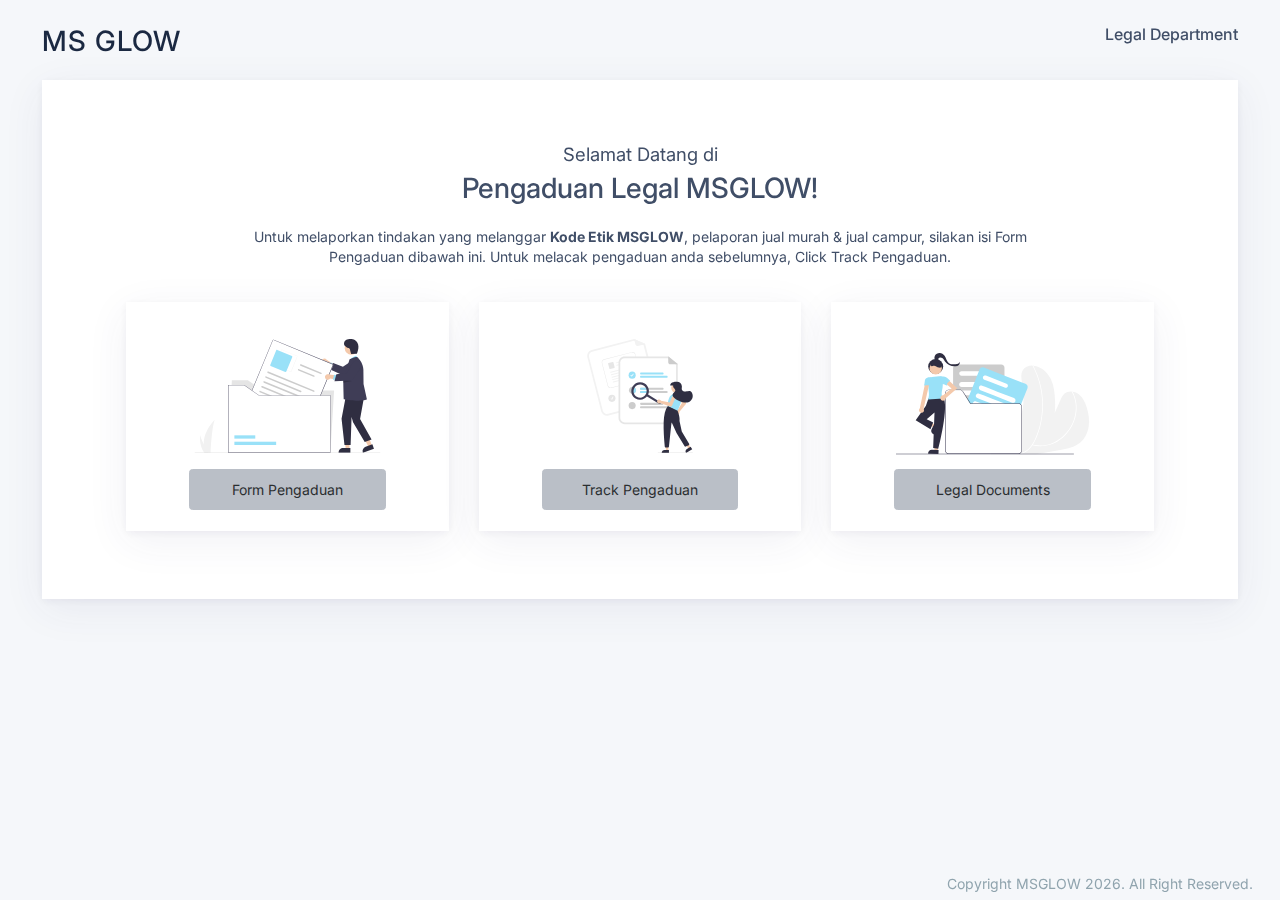
==== index.html @ d69c06bf "init landingpage" ====
<!DOCTYPE html>
<html class="loading" lang="en" data-textdirection="ltr">
<!-- BEGIN: Head-->

<head>
    <meta http-equiv="Content-Type" content="text/html; charset=UTF-8">
    <meta http-equiv="X-UA-Compatible" content="IE=edge">
    <meta name="viewport" content="width=device-width, initial-scale=1.0, user-scalable=0, minimal-ui">
    <meta name="description"
        content="Stack admin is super flexible, powerful, clean &amp; modern responsive bootstrap 4 admin template with unlimited possibilities.">
    <meta name="keywords"
        content="admin template, stack admin template, dashboard template, flat admin template, responsive admin template, web app">
    <meta name="author" content="PIXINVENT">
    <title>CRM MSGLOW</title>
    <link rel="apple-touch-icon" href="../assets/images/ico/apple-icon-120.png">
    <link rel="shortcut icon" type="image/x-icon"
        href="https://pixinvent.com/stack-responsive-bootstrap-4-admin-template/app-assets/images/ico/favicon.ico">
    <link rel="preconnect" href="https://fonts.googleapis.com">
    <link rel="preconnect" href="https://fonts.gstatic.com" crossorigin>
    <link href="https://fonts.googleapis.com/css2?family=Inter:wght@300;400;500;700&display=swap" rel="stylesheet">

    <!-- BEGIN: Vendor CSS-->
    <link rel="stylesheet" type="text/css" href="../assets/vendors/css/vendors.min.css">
    <link rel="stylesheet" type="text/css" href="../assets/vendors/css/prism.min.css">
    <!-- END: Vendor CSS-->

    <!-- BEGIN: Theme CSS-->
    <link rel="stylesheet" type="text/css" href="../assets/css/bootstrap.min.css">
    <link rel="stylesheet" type="text/css" href="../assets/css/bootstrap-extended.min.css">
    <link rel="stylesheet" type="text/css" href="../assets/css/colors.min.css">
    <link rel="stylesheet" type="text/css" href="../assets/css/components.min.css">
    <!-- END: Theme CSS-->

    <!-- BEGIN: Page CSS-->
    <link rel="stylesheet" type="text/css" href="../assets/css/vertical-menu-modern.css">
    <link rel="stylesheet" type="text/css" href="../assets/css/palette-gradient.min.css">
    <!-- END: Page CSS-->

</head>
<!-- END: Head-->

<!-- BEGIN: Body-->

<body class="vertical-layout vertical-menu-modern 1-column" data-open="click" data-menu="vertical-menu-modern"
    data-col="1-column">

    <!-- BEGIN: Content-->
    <div class="app-content content">
        <div class="content-overlay"></div>
        <div class="content-wrapper pl-lg-3 pr-lg-3 pb-0">
            <div class="content-header row">
                <div class="content-header-left col-md-6 col-12 mb-2">
                    <h1 class="content-header-title mb-0">MS GLOW</h1>
                </div>
                <div class="content-header-right col-md-6 col-12 mb-md-0 mb-2">
                    <h5 class="float-md-right text-bold-500">Legal Department</h5>
                </div>
            </div>
            <div class="content-body">
                <!-- Description -->
                <div class="card">
                    <div class="card-content p-2">
                        <div class="card-body">
                            <div class="card-text text-center pl-lg-5 ml-lg-5 pr-lg-5 mr-lg-5 pt-2">
                                <h4>Selamat Datang di</h4>
                                <h1 class="text-bold-500">Pengaduan Legal MSGLOW!</h1>
                                <p class="pl-5 pr-5 pt-1">
                                    Untuk melaporkan tindakan yang melanggar <strong>Kode Etik MSGLOW</strong>,
                                    pelaporan jual murah & jual campur, silakan isi Form Pengaduan dibawah ini. Untuk
                                    melacak pengaduan anda sebelumnya, Click Track Pengaduan.
                                </p>
                            </div>
                            <div class="row pt-2 pl-lg-3 pr-lg-3 align-items-center justify-content-center">
                                <div class="col-lg-4 col-md-6">
                                    <div class="card pl-lg-3 pr-lg-3">
                                        <div class="card-content">
                                            <div class="card-body">
                                                <img src="assets/images/icons/form_pelaporan.svg" class="img pt-1 pb-1"
                                                    alt="Form Pelaporan">
                                                <button type="button" class="btn btn-light btn-block">Form
                                                    Pengaduan</button>
                                            </div>
                                        </div>
                                    </div>
                                </div>
                                <div class="col-lg-4 col-md-6">
                                    <div class="card pl-lg-3 pr-lg-3">
                                        <div class="card-content">
                                            <div class="card-body">
                                                <img src="assets/images/icons/track_pengaduan.svg" class="img pt-1 pb-1"
                                                    alt="Form Pelaporan">
                                                <button type="button" class="btn btn-light btn-block">Track
                                                    Pengaduan</button>
                                            </div>
                                        </div>
                                    </div>
                                </div>
                                <div class="col-lg-4 col-md-6">
                                    <div class="card pl-lg-3 pr-lg-3">
                                        <div class="card-content">
                                            <div class="card-body">
                                                <img src="assets/images/icons/legal_documents.svg" class="img pt-1 pb-1"
                                                    alt="Form Pelaporan">
                                                <button type="button" class="btn btn-light btn-block">Legal
                                                    Documents</button>
                                            </div>
                                        </div>
                                    </div>
                                </div>
                            </div>
                        </div>
                    </div>
                </div>
                <!--/ Description -->

            </div>
        </div>
    </div>
    <!-- END: Content-->

    <div class="sidenav-overlay"></div>
    <div class="drag-target"></div>

    <!-- BEGIN: Footer-->
    <footer class="footer footer-static">
        <p class="clearfix blue-grey lighten-2 text-sm-center mb-0 px-2">
            <span class="float-lg-right">Copyright MSGLOW
                <script>document.write(new Date().getFullYear())</script>. All Right Reserved.
            </span>
        </p>
    </footer>
    <!-- END: Footer-->

    <!-- BEGIN: Vendor JS-->
    <script src="../assets/js/vendors.min.js"></script>
    <!-- BEGIN Vendor JS-->

    <!-- BEGIN: Page Vendor JS-->
    <script src="../assets/js/prism.min.js"></script>
    <!-- END: Page Vendor JS-->

    <!-- BEGIN: Theme JS-->
    <script src="../assets/js/core/app-menu.min.js"></script>
    <script src="../assets/js/core/app.min.js"></script>
    <script src="../assets/js/customizer.min.js"></script>
    <!-- END: Theme JS-->

    <!-- BEGIN: Page JS-->
    <!-- END: Page JS-->

</body>
<!-- END: Body-->

</html>
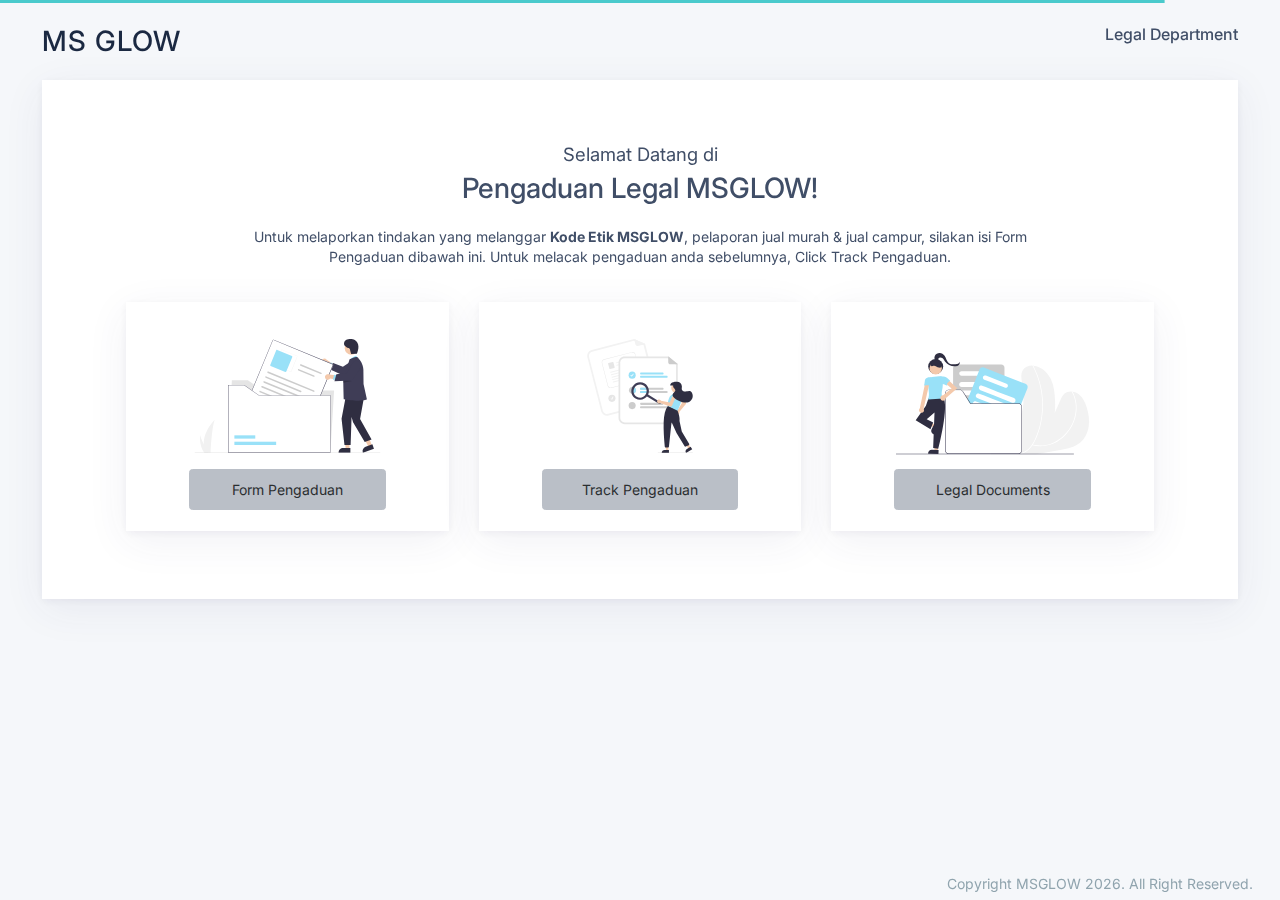
==== commit cc49dedf: "index fix" ====
--- a/index.html
+++ b/index.html
@@ -20,8 +20,8 @@
     <link href="https://fonts.googleapis.com/css2?family=Inter:wght@300;400;500;700&display=swap" rel="stylesheet">
 
     <!-- BEGIN: Vendor CSS-->
-    <link rel="stylesheet" type="text/css" href="../assets/vendors/css/vendors.min.css">
-    <link rel="stylesheet" type="text/css" href="../assets/vendors/css/prism.min.css">
+    <link rel="stylesheet" type="text/css" href="../assets/css/vendors.min.css">
+    <link rel="stylesheet" type="text/css" href="../assets/css/prism.min.css">
     <!-- END: Vendor CSS-->
 
     <!-- BEGIN: Theme CSS-->
@@ -77,8 +77,9 @@
                                             <div class="card-body">
                                                 <img src="assets/images/icons/form_pelaporan.svg" class="img pt-1 pb-1"
                                                     alt="Form Pelaporan">
-                                                <button type="button" class="btn btn-light btn-block">Form
-                                                    Pengaduan</button>
+                                                <a href="./pages/form_pengaduan.html"
+                                                    class="btn btn-light btn-block">Form
+                                                    Pengaduan</a>
                                             </div>
                                         </div>
                                     </div>
@@ -89,8 +90,9 @@
                                             <div class="card-body">
                                                 <img src="assets/images/icons/track_pengaduan.svg" class="img pt-1 pb-1"
                                                     alt="Form Pelaporan">
-                                                <button type="button" class="btn btn-light btn-block">Track
-                                                    Pengaduan</button>
+                                                <a href="./pages/track_pengaduan.html"
+                                                    class="btn btn-light btn-block">Track
+                                                    Pengaduan</a>
                                             </div>
                                         </div>
                                     </div>
@@ -101,8 +103,9 @@
                                             <div class="card-body">
                                                 <img src="assets/images/icons/legal_documents.svg" class="img pt-1 pb-1"
                                                     alt="Form Pelaporan">
-                                                <button type="button" class="btn btn-light btn-block">Legal
-                                                    Documents</button>
+                                                <a href="./pages/legal_documents.html"
+                                                    class="btn btn-light btn-block">Legal
+                                                    Documents</a>
                                             </div>
                                         </div>
                                     </div>
@@ -140,9 +143,8 @@
     <!-- END: Page Vendor JS-->
 
     <!-- BEGIN: Theme JS-->
-    <script src="../assets/js/core/app-menu.min.js"></script>
-    <script src="../assets/js/core/app.min.js"></script>
-    <script src="../assets/js/customizer.min.js"></script>
+    <script src="../assets/js/app-menu.min.js"></script>
+    <script src="../assets/js/app.min.js"></script>
     <!-- END: Theme JS-->
 
     <!-- BEGIN: Page JS-->
--- a/assets/css/palette-gradient.min.css
+++ b/assets/css/palette-gradient.min.css
@@ -0,0 +1,1168 @@
+.bg-gradient-directional-amber .card-footer,
+.bg-gradient-directional-amber .card-header,
+.bg-gradient-directional-black .card-footer,
+.bg-gradient-directional-black .card-header,
+.bg-gradient-directional-blue .card-footer,
+.bg-gradient-directional-blue .card-header,
+.bg-gradient-directional-blue-grey .card-footer,
+.bg-gradient-directional-blue-grey .card-header,
+.bg-gradient-directional-cyan .card-footer,
+.bg-gradient-directional-cyan .card-header,
+.bg-gradient-directional-danger .card-footer,
+.bg-gradient-directional-danger .card-header,
+.bg-gradient-directional-grey-blue .card-footer,
+.bg-gradient-directional-grey-blue .card-header,
+.bg-gradient-directional-info .card-footer,
+.bg-gradient-directional-info .card-header,
+.bg-gradient-directional-primary .card-footer,
+.bg-gradient-directional-primary .card-header,
+.bg-gradient-directional-purple .card-footer,
+.bg-gradient-directional-purple .card-header,
+.bg-gradient-directional-red .card-footer,
+.bg-gradient-directional-red .card-header,
+.bg-gradient-directional-secondary .card-footer,
+.bg-gradient-directional-secondary .card-header,
+.bg-gradient-directional-success .card-footer,
+.bg-gradient-directional-success .card-header,
+.bg-gradient-directional-teal .card-footer,
+.bg-gradient-directional-teal .card-header,
+.bg-gradient-directional-warning .card-footer,
+.bg-gradient-directional-warning .card-header,
+.bg-gradient-directional-white .card-footer,
+.bg-gradient-directional-white .card-header,
+.bg-gradient-directional-yellow .card-footer,
+.bg-gradient-directional-yellow .card-header,
+.bg-gradient-radial-amber .card-footer,
+.bg-gradient-radial-amber .card-header,
+.bg-gradient-radial-black .card-footer,
+.bg-gradient-radial-black .card-header,
+.bg-gradient-radial-blue .card-footer,
+.bg-gradient-radial-blue .card-header,
+.bg-gradient-radial-blue-grey .card-footer,
+.bg-gradient-radial-blue-grey .card-header,
+.bg-gradient-radial-cyan .card-footer,
+.bg-gradient-radial-cyan .card-header,
+.bg-gradient-radial-danger .card-footer,
+.bg-gradient-radial-danger .card-header,
+.bg-gradient-radial-grey-blue .card-footer,
+.bg-gradient-radial-grey-blue .card-header,
+.bg-gradient-radial-info .card-footer,
+.bg-gradient-radial-info .card-header,
+.bg-gradient-radial-primary .card-footer,
+.bg-gradient-radial-primary .card-header,
+.bg-gradient-radial-purple .card-footer,
+.bg-gradient-radial-purple .card-header,
+.bg-gradient-radial-red .card-footer,
+.bg-gradient-radial-red .card-header,
+.bg-gradient-radial-secondary .card-footer,
+.bg-gradient-radial-secondary .card-header,
+.bg-gradient-radial-success .card-footer,
+.bg-gradient-radial-success .card-header,
+.bg-gradient-radial-teal .card-footer,
+.bg-gradient-radial-teal .card-header,
+.bg-gradient-radial-warning .card-footer,
+.bg-gradient-radial-warning .card-header,
+.bg-gradient-radial-white .card-footer,
+.bg-gradient-radial-white .card-header,
+.bg-gradient-radial-yellow .card-footer,
+.bg-gradient-radial-yellow .card-header,
+.bg-gradient-striped-amber .card-footer,
+.bg-gradient-striped-amber .card-header,
+.bg-gradient-striped-black .card-footer,
+.bg-gradient-striped-black .card-header,
+.bg-gradient-striped-blue .card-footer,
+.bg-gradient-striped-blue .card-header,
+.bg-gradient-striped-blue-grey .card-footer,
+.bg-gradient-striped-blue-grey .card-header,
+.bg-gradient-striped-cyan .card-footer,
+.bg-gradient-striped-cyan .card-header,
+.bg-gradient-striped-danger .card-footer,
+.bg-gradient-striped-danger .card-header,
+.bg-gradient-striped-grey-blue .card-footer,
+.bg-gradient-striped-grey-blue .card-header,
+.bg-gradient-striped-info .card-footer,
+.bg-gradient-striped-info .card-header,
+.bg-gradient-striped-primary .card-footer,
+.bg-gradient-striped-primary .card-header,
+.bg-gradient-striped-purple .card-footer,
+.bg-gradient-striped-purple .card-header,
+.bg-gradient-striped-red .card-footer,
+.bg-gradient-striped-red .card-header,
+.bg-gradient-striped-secondary .card-footer,
+.bg-gradient-striped-secondary .card-header,
+.bg-gradient-striped-success .card-footer,
+.bg-gradient-striped-success .card-header,
+.bg-gradient-striped-teal .card-footer,
+.bg-gradient-striped-teal .card-header,
+.bg-gradient-striped-warning .card-footer,
+.bg-gradient-striped-warning .card-header,
+.bg-gradient-striped-white .card-footer,
+.bg-gradient-striped-white .card-header,
+.bg-gradient-striped-yellow .card-footer,
+.bg-gradient-striped-yellow .card-header,
+.bg-gradient-x-amber .card-footer,
+.bg-gradient-x-amber .card-header,
+.bg-gradient-x-black .card-footer,
+.bg-gradient-x-black .card-header,
+.bg-gradient-x-blue .card-footer,
+.bg-gradient-x-blue .card-header,
+.bg-gradient-x-blue-grey .card-footer,
+.bg-gradient-x-blue-grey .card-header,
+.bg-gradient-x-cyan .card-footer,
+.bg-gradient-x-cyan .card-header,
+.bg-gradient-x-danger .card-footer,
+.bg-gradient-x-danger .card-header,
+.bg-gradient-x-grey-blue .card-footer,
+.bg-gradient-x-grey-blue .card-header,
+.bg-gradient-x-info .card-footer,
+.bg-gradient-x-info .card-header,
+.bg-gradient-x-primary .card-footer,
+.bg-gradient-x-primary .card-header,
+.bg-gradient-x-purple .card-footer,
+.bg-gradient-x-purple .card-header,
+.bg-gradient-x-red .card-footer,
+.bg-gradient-x-red .card-header,
+.bg-gradient-x-secondary .card-footer,
+.bg-gradient-x-secondary .card-header,
+.bg-gradient-x-success .card-footer,
+.bg-gradient-x-success .card-header,
+.bg-gradient-x-teal .card-footer,
+.bg-gradient-x-teal .card-header,
+.bg-gradient-x-warning .card-footer,
+.bg-gradient-x-warning .card-header,
+.bg-gradient-x-white .card-footer,
+.bg-gradient-x-white .card-header,
+.bg-gradient-x-yellow .card-footer,
+.bg-gradient-x-yellow .card-header,
+.bg-gradient-x2-amber .card-footer,
+.bg-gradient-x2-amber .card-header,
+.bg-gradient-x2-black .card-footer,
+.bg-gradient-x2-black .card-header,
+.bg-gradient-x2-blue .card-footer,
+.bg-gradient-x2-blue .card-header,
+.bg-gradient-x2-blue-grey .card-footer,
+.bg-gradient-x2-blue-grey .card-header,
+.bg-gradient-x2-cyan .card-footer,
+.bg-gradient-x2-cyan .card-header,
+.bg-gradient-x2-danger .card-footer,
+.bg-gradient-x2-danger .card-header,
+.bg-gradient-x2-grey-blue .card-footer,
+.bg-gradient-x2-grey-blue .card-header,
+.bg-gradient-x2-info .card-footer,
+.bg-gradient-x2-info .card-header,
+.bg-gradient-x2-primary .card-footer,
+.bg-gradient-x2-primary .card-header,
+.bg-gradient-x2-purple .card-footer,
+.bg-gradient-x2-purple .card-header,
+.bg-gradient-x2-red .card-footer,
+.bg-gradient-x2-red .card-header,
+.bg-gradient-x2-secondary .card-footer,
+.bg-gradient-x2-secondary .card-header,
+.bg-gradient-x2-success .card-footer,
+.bg-gradient-x2-success .card-header,
+.bg-gradient-x2-teal .card-footer,
+.bg-gradient-x2-teal .card-header,
+.bg-gradient-x2-warning .card-footer,
+.bg-gradient-x2-warning .card-header,
+.bg-gradient-x2-white .card-footer,
+.bg-gradient-x2-white .card-header,
+.bg-gradient-x2-yellow .card-footer,
+.bg-gradient-x2-yellow .card-header,
+.bg-gradient-y-amber .card-footer,
+.bg-gradient-y-amber .card-header,
+.bg-gradient-y-black .card-footer,
+.bg-gradient-y-black .card-header,
+.bg-gradient-y-blue .card-footer,
+.bg-gradient-y-blue .card-header,
+.bg-gradient-y-blue-grey .card-footer,
+.bg-gradient-y-blue-grey .card-header,
+.bg-gradient-y-cyan .card-footer,
+.bg-gradient-y-cyan .card-header,
+.bg-gradient-y-danger .card-footer,
+.bg-gradient-y-danger .card-header,
+.bg-gradient-y-grey-blue .card-footer,
+.bg-gradient-y-grey-blue .card-header,
+.bg-gradient-y-info .card-footer,
+.bg-gradient-y-info .card-header,
+.bg-gradient-y-primary .card-footer,
+.bg-gradient-y-primary .card-header,
+.bg-gradient-y-purple .card-footer,
+.bg-gradient-y-purple .card-header,
+.bg-gradient-y-red .card-footer,
+.bg-gradient-y-red .card-header,
+.bg-gradient-y-secondary .card-footer,
+.bg-gradient-y-secondary .card-header,
+.bg-gradient-y-success .card-footer,
+.bg-gradient-y-success .card-header,
+.bg-gradient-y-teal .card-footer,
+.bg-gradient-y-teal .card-header,
+.bg-gradient-y-warning .card-footer,
+.bg-gradient-y-warning .card-header,
+.bg-gradient-y-white .card-footer,
+.bg-gradient-y-white .card-header,
+.bg-gradient-y-yellow .card-footer,
+.bg-gradient-y-yellow .card-header,
+.bg-gradient-y2-amber .card-footer,
+.bg-gradient-y2-amber .card-header,
+.bg-gradient-y2-black .card-footer,
+.bg-gradient-y2-black .card-header,
+.bg-gradient-y2-blue .card-footer,
+.bg-gradient-y2-blue .card-header,
+.bg-gradient-y2-blue-grey .c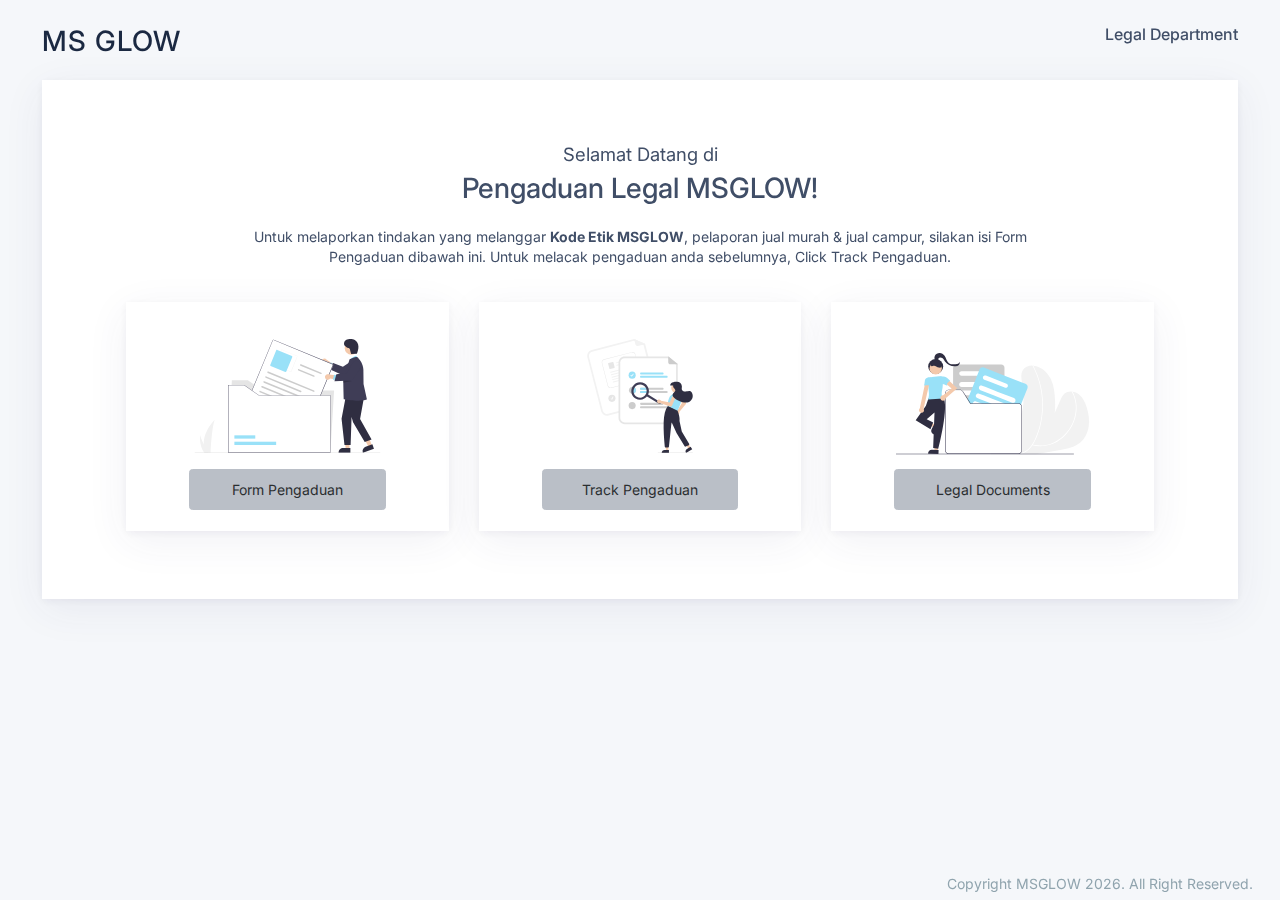
==== commit c10a656d: "fix import" ====
--- a/index.html
+++ b/index.html
@@ -12,7 +12,7 @@
         content="admin template, stack admin template, dashboard template, flat admin template, responsive admin template, web app">
     <meta name="author" content="PIXINVENT">
     <title>CRM MSGLOW</title>
-    <link rel="apple-touch-icon" href="../assets/images/ico/apple-icon-120.png">
+    <link rel="apple-touch-icon" href="./assets/images/ico/apple-icon-120.png">
     <link rel="shortcut icon" type="image/x-icon"
         href="https://pixinvent.com/stack-responsive-bootstrap-4-admin-template/app-assets/images/ico/favicon.ico">
     <link rel="preconnect" href="https://fonts.googleapis.com">
@@ -20,20 +20,20 @@
     <link href="https://fonts.googleapis.com/css2?family=Inter:wght@300;400;500;700&display=swap" rel="stylesheet">
 
     <!-- BEGIN: Vendor CSS-->
-    <link rel="stylesheet" type="text/css" href="../assets/css/vendors.min.css">
-    <link rel="stylesheet" type="text/css" href="../assets/css/prism.min.css">
+    <link rel="stylesheet" type="text/css" href="./assets/css/vendors.min.css">
+    <link rel="stylesheet" type="text/css" href="./assets/css/prism.min.css">
     <!-- END: Vendor CSS-->
 
     <!-- BEGIN: Theme CSS-->
-    <link rel="stylesheet" type="text/css" href="../assets/css/bootstrap.min.css">
-    <link rel="stylesheet" type="text/css" href="../assets/css/bootstrap-extended.min.css">
-    <link rel="stylesheet" type="text/css" href="../assets/css/colors.min.css">
-    <link rel="stylesheet" type="text/css" href="../assets/css/components.min.css">
+    <link rel="stylesheet" type="text/css" href="./assets/css/bootstrap.min.css">
+    <link rel="stylesheet" type="text/css" href="./assets/css/bootstrap-extended.min.css">
+    <link rel="stylesheet" type="text/css" href="./assets/css/colors.min.css">
+    <link rel="stylesheet" type="text/css" href="./assets/css/components.min.css">
     <!-- END: Theme CSS-->
 
     <!-- BEGIN: Page CSS-->
-    <link rel="stylesheet" type="text/css" href="../assets/css/vertical-menu-modern.css">
-    <link rel="stylesheet" type="text/css" href="../assets/css/palette-gradient.min.css">
+    <link rel="stylesheet" type="text/css" href="./assets/css/vertical-menu-modern.css">
+    <link rel="stylesheet" type="text/css" href="./assets/css/palette-gradient.min.css">
     <!-- END: Page CSS-->
 
 </head>
@@ -121,9 +121,6 @@
     </div>
     <!-- END: Content-->
 
-    <div class="sidenav-overlay"></div>
-    <div class="drag-target"></div>
-
     <!-- BEGIN: Footer-->
     <footer class="footer footer-static">
         <p class="clearfix blue-grey lighten-2 text-sm-center mb-0 px-2">
@@ -135,16 +132,16 @@
     <!-- END: Footer-->
 
     <!-- BEGIN: Vendor JS-->
-    <script src="../assets/js/vendors.min.js"></script>
+    <script src="./assets/js/vendors.min.js"></script>
     <!-- BEGIN Vendor JS-->
 
     <!-- BEGIN: Page Vendor JS-->
-    <script src="../assets/js/prism.min.js"></script>
+    <script src="./assets/js/prism.min.js"></script>
     <!-- END: Page Vendor JS-->
 
     <!-- BEGIN: Theme JS-->
-    <script src="../assets/js/app-menu.min.js"></script>
-    <script src="../assets/js/app.min.js"></script>
+    <script src="./assets/js/app-menu.min.js"></script>
+    <script src="./assets/js/app.min.js"></script>
     <!-- END: Theme JS-->
 
     <!-- BEGIN: Page JS-->
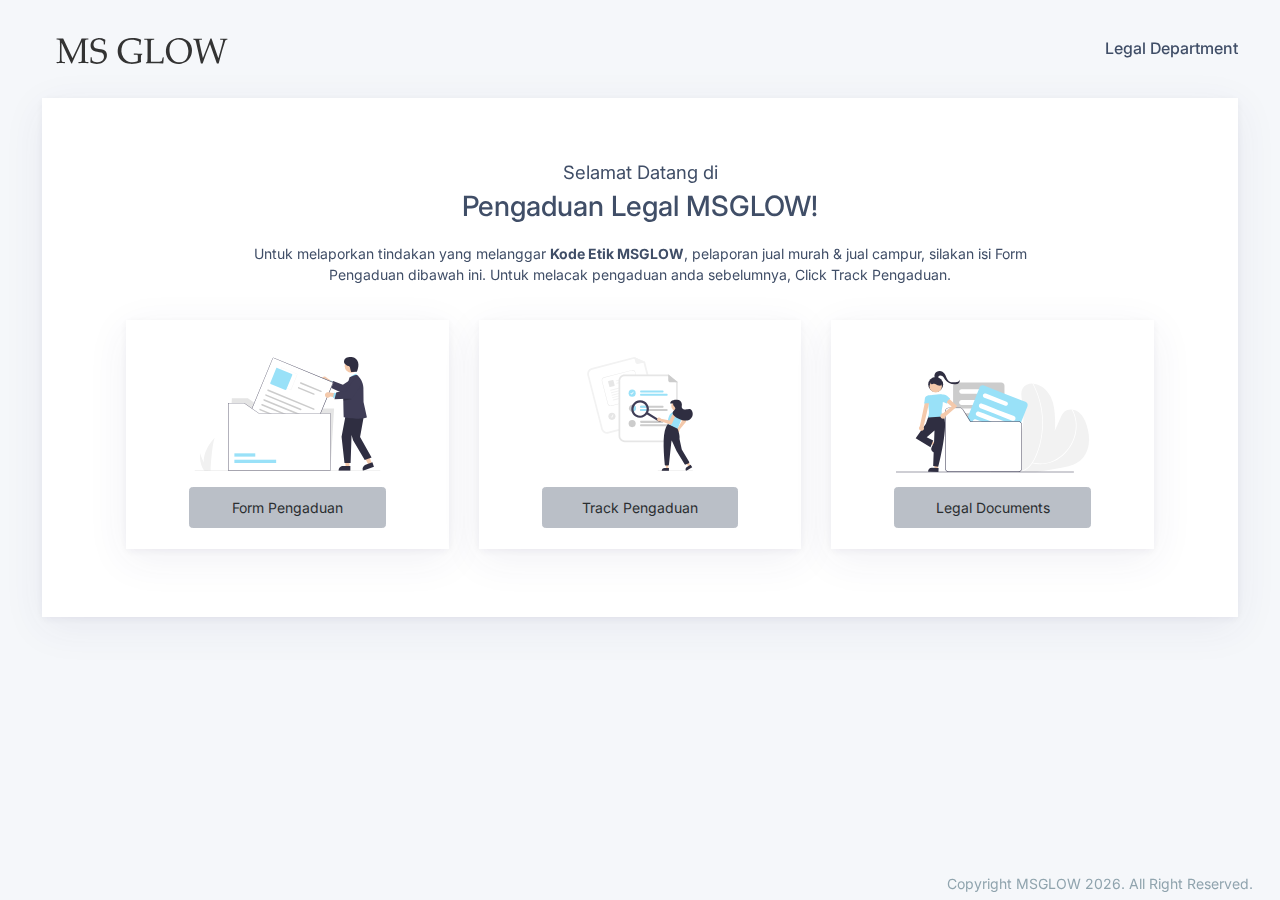
==== commit 37a0123a: "add logo" ====
--- a/index.html
+++ b/index.html
@@ -50,9 +50,12 @@
         <div class="content-wrapper pl-lg-3 pr-lg-3 pb-0">
             <div class="content-header row">
                 <div class="content-header-left col-md-6 col-12 mb-2">
-                    <h1 class="content-header-title mb-0">MS GLOW</h1>
+                    <h1 class="content-header-title mb-0">
+                        <img class="brand-logo" alt="stack admin logo"
+                            src="../assets/images/icons/msglow-logo-primary.svg" width="200">
+                    </h1>
                 </div>
-                <div class="content-header-right col-md-6 col-12 mb-md-0 mb-2">
+                <div class="content-header-right col-md-6 col-12 mb-md-0 mb-2 pt-1">
                     <h5 class="float-md-right text-bold-500">Legal Department</h5>
                 </div>
             </div>
--- a/assets/css/components.min.css
+++ b/assets/css/components.min.css
@@ -4,7 +4,7 @@
 }
 .navigation,
 .navigation .navigation-header {
-  font-family: Montserrat, Georgia, "Times New Roman", Times, serif;
+  font-family: "Inter", sans-serif;
 }
 html {
   font-size: 14px;
@@ -25,9 +25,6 @@
   right: 0;
   top: 0;
   bottom: 0;
-}
-html body.fixed-navbar {
-  padding-top: 4rem;
 }
 html body .container.app-content.show-overlay .content-overlay {
   z-index: 10;
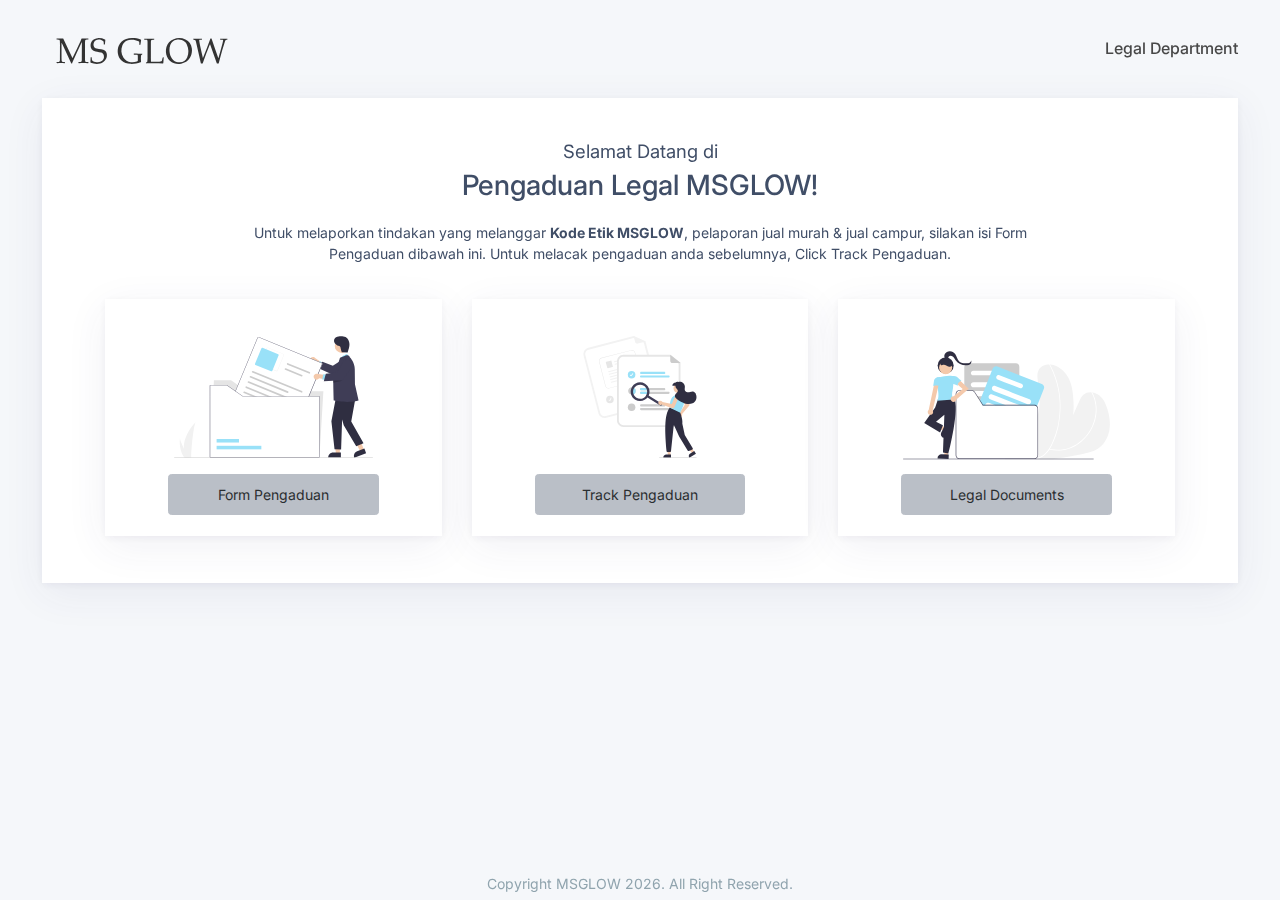
==== commit 10a7d2db: "responsive fixing" ====
--- a/index.html
+++ b/index.html
@@ -47,35 +47,36 @@
     <!-- BEGIN: Content-->
     <div class="app-content content">
         <div class="content-overlay"></div>
-        <div class="content-wrapper pl-lg-3 pr-lg-3 pb-0">
+        <div class="content-wrapper pl-xl-3 pr-xl-3 pb-0">
             <div class="content-header row">
-                <div class="content-header-left col-md-6 col-12 mb-2">
-                    <h1 class="content-header-title mb-0">
-                        <img class="brand-logo" alt="stack admin logo"
-                            src="../assets/images/icons/msglow-logo-primary.svg" width="200">
+                <div class="content-header-left col-md-6 col-sm-12 mb-md-2 mb-sm-0">
+                    <h1 class="content-header-title mb-0 text-center text-md-left">
+                        <img class="brand-logo" alt="MSGLOW CRM" src="./assets/images/icons/msglow-logo-primary.svg"
+                            width="200">
                     </h1>
                 </div>
-                <div class="content-header-right col-md-6 col-12 mb-md-0 mb-2 pt-1">
-                    <h5 class="float-md-right text-bold-500">Legal Department</h5>
+                <div class="content-header-right col-md-6 col-sm-12 mb-sm-0 mb-md-0 pt-1">
+                    <h5 class="float-md-right text-bold-500 text-center pb-1" style="color: #484848;">Legal Department
+                    </h5>
                 </div>
             </div>
             <div class="content-body">
                 <!-- Description -->
                 <div class="card">
                     <div class="card-content p-2">
-                        <div class="card-body">
-                            <div class="card-text text-center pl-lg-5 ml-lg-5 pr-lg-5 mr-lg-5 pt-2">
+                        <div class="card-body p-0">
+                            <div class="card-text text-center pl-xl-5 ml-xl-5 pr-xl-5 mr-xl-5 pt-2">
                                 <h4>Selamat Datang di</h4>
                                 <h1 class="text-bold-500">Pengaduan Legal MSGLOW!</h1>
-                                <p class="pl-5 pr-5 pt-1">
+                                <p class="pl-lg-5 pr-lg-5 pt-1">
                                     Untuk melaporkan tindakan yang melanggar <strong>Kode Etik MSGLOW</strong>,
                                     pelaporan jual murah & jual campur, silakan isi Form Pengaduan dibawah ini. Untuk
                                     melacak pengaduan anda sebelumnya, Click Track Pengaduan.
                                 </p>
                             </div>
-                            <div class="row pt-2 pl-lg-3 pr-lg-3 align-items-center justify-content-center">
+                            <div class="row pt-2 pl-xl-3 pr-xl-3 align-items-center justify-content-center">
                                 <div class="col-lg-4 col-md-6">
-                                    <div class="card pl-lg-3 pr-lg-3">
+                                    <div class="card pl-xl-3 pr-xl-3">
                                         <div class="card-content">
                                             <div class="card-body">
                                                 <img src="assets/images/icons/form_pelaporan.svg" class="img pt-1 pb-1"
@@ -88,7 +89,7 @@
                                     </div>
                                 </div>
                                 <div class="col-lg-4 col-md-6">
-                                    <div class="card pl-lg-3 pr-lg-3">
+                                    <div class="card pl-xl-3 pr-xl-3">
                                         <div class="card-content">
                                             <div class="card-body">
                                                 <img src="assets/images/icons/track_pengaduan.svg" class="img pt-1 pb-1"
@@ -101,7 +102,7 @@
                                     </div>
                                 </div>
                                 <div class="col-lg-4 col-md-6">
-                                    <div class="card pl-lg-3 pr-lg-3">
+                                    <div class="card pl-xl-3 pr-xl-3">
                                         <div class="card-content">
                                             <div class="card-body">
                                                 <img src="assets/images/icons/legal_documents.svg" class="img pt-1 pb-1"
@@ -126,8 +127,8 @@
 
     <!-- BEGIN: Footer-->
     <footer class="footer footer-static">
-        <p class="clearfix blue-grey lighten-2 text-sm-center mb-0 px-2">
-            <span class="float-lg-right">Copyright MSGLOW
+        <p class="clearfix blue-grey lighten-2 text-center mb-0 px-2">
+            <span>Copyright MSGLOW
                 <script>document.write(new Date().getFullYear())</script>. All Right Reserved.
             </span>
         </p>
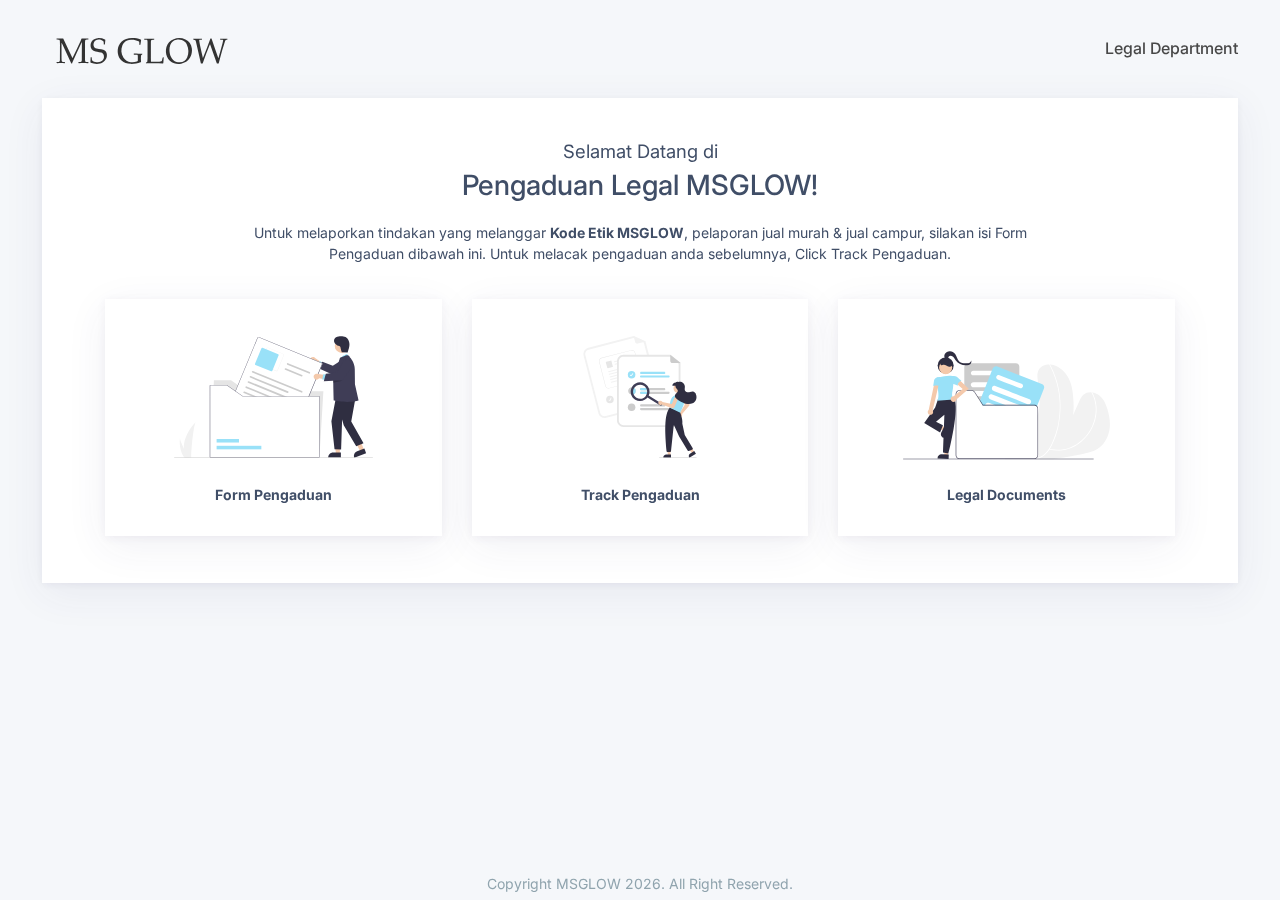
==== commit de06bb96: "fix index" ====
--- a/index.html
+++ b/index.html
@@ -82,7 +82,7 @@
                                                 <img src="assets/images/icons/form_pelaporan.svg" class="img pt-1 pb-1"
                                                     alt="Form Pelaporan">
                                                 <a href="./pages/form_pengaduan.html"
-                                                    class="btn btn-light btn-block">Form
+                                                    class="btn btn-custom-1 text-bold-700 btn-block">Form
                                                     Pengaduan</a>
                                             </div>
                                         </div>
@@ -95,7 +95,7 @@
                                                 <img src="assets/images/icons/track_pengaduan.svg" class="img pt-1 pb-1"
                                                     alt="Form Pelaporan">
                                                 <a href="./pages/track_pengaduan.html"
-                                                    class="btn btn-light btn-block">Track
+                                                    class="btn btn-custom-1 text-bold-700 btn-block">Track
                                                     Pengaduan</a>
                                             </div>
                                         </div>
@@ -108,7 +108,7 @@
                                                 <img src="assets/images/icons/legal_documents.svg" class="img pt-1 pb-1"
                                                     alt="Form Pelaporan">
                                                 <a href="./pages/legal_documents.html"
-                                                    class="btn btn-light btn-block">Legal
+                                                    class="btn btn-custom-1 text-bold-700 btn-block">Legal
                                                     Documents</a>
                                             </div>
                                         </div>
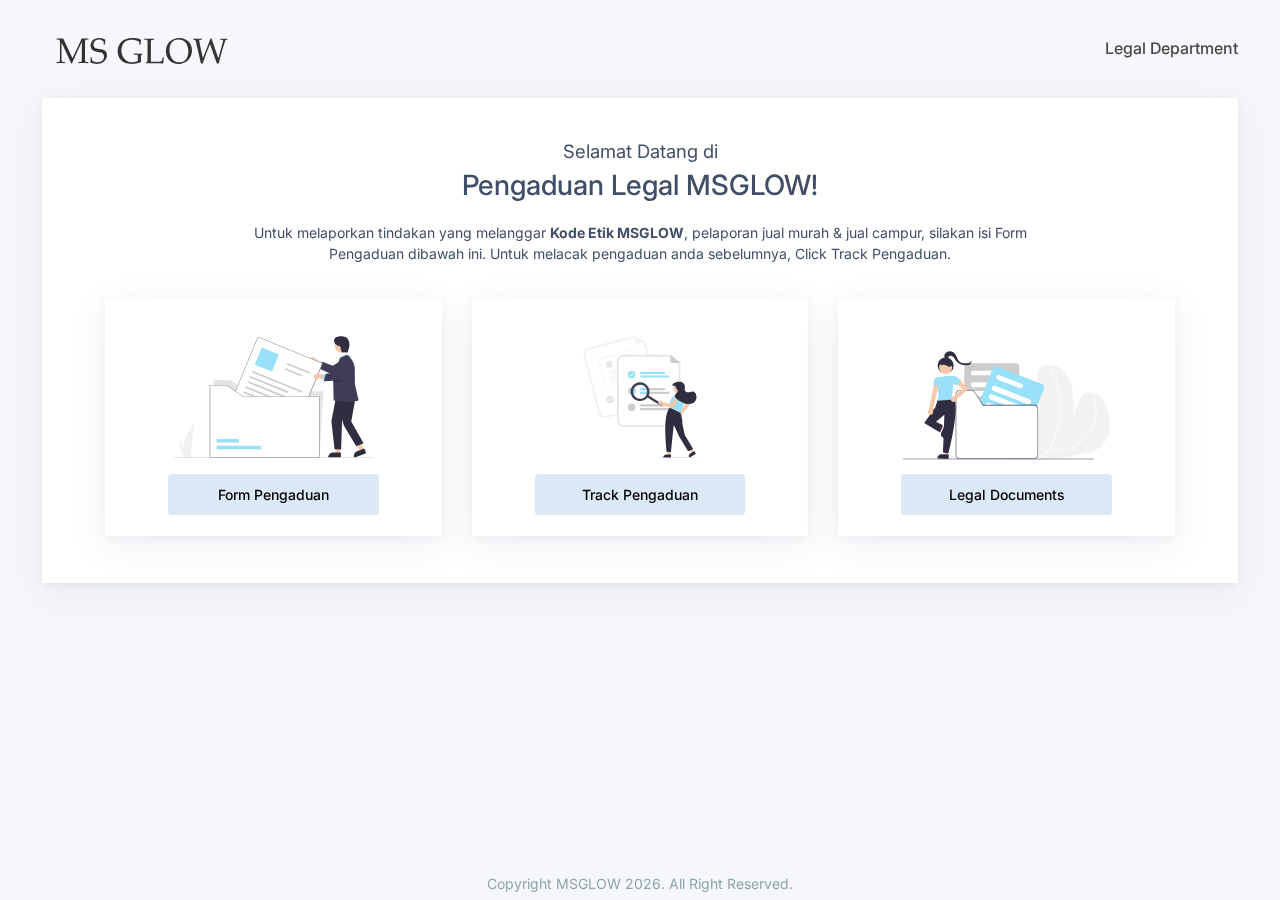
==== commit a24852a5: "mod bold" ====
--- a/index.html
+++ b/index.html
@@ -82,7 +82,7 @@
                                                 <img src="assets/images/icons/form_pelaporan.svg" class="img pt-1 pb-1"
                                                     alt="Form Pelaporan">
                                                 <a href="./pages/form_pengaduan.html"
-                                                    class="btn btn-custom-1 text-bold-700 btn-block">Form
+                                                    class="btn btn-custom-1 text-bold-500 btn-block">Form
                                                     Pengaduan</a>
                                             </div>
                                         </div>
@@ -95,7 +95,7 @@
                                                 <img src="assets/images/icons/track_pengaduan.svg" class="img pt-1 pb-1"
                                                     alt="Form Pelaporan">
                                                 <a href="./pages/track_pengaduan.html"
-                                                    class="btn btn-custom-1 text-bold-700 btn-block">Track
+                                                    class="btn btn-custom-1 text-bold-500 btn-block">Track
                                                     Pengaduan</a>
                                             </div>
                                         </div>
@@ -108,7 +108,7 @@
                                                 <img src="assets/images/icons/legal_documents.svg" class="img pt-1 pb-1"
                                                     alt="Form Pelaporan">
                                                 <a href="./pages/legal_documents.html"
-                                                    class="btn btn-custom-1 text-bold-700 btn-block">Legal
+                                                    class="btn btn-custom-1 text-bold-500 btn-block">Legal
                                                     Documents</a>
                                             </div>
                                         </div>
--- a/assets/css/colors.min.css
+++ b/assets/css/colors.min.css
@@ -1,10412 +1,10467 @@
 .white {
-    color: #fff !important;
-  }
-  .bg-white {
-    background-color: #fff !important;
-  }
-  .bg-white .card-footer,
-  .bg-white .card-header {
-    background-color: transparent;
-  }
-  .alert-white {
-    border-color: #fff !important;
-    background-color: #fff !important;
-    color: #a6a6a6 !important;
-  }
-  .alert-white .alert-link {
-    color: #919191 !important;
-  }
-  .bullet.bullet-white {
-    background-color: #fff;
-  }
-  .bg-light-white {
-    background-color: rgba(255, 255, 255, 0.15);
-  }
-  .bg-white.badge-glow,
-  .border-white.badge-glow {
-    box-shadow: 0 0 10px #fff;
-  }
-  .overlay-white {
-    background: #fff;
-    background: rgba(255, 255, 255, 0.8);
-  }
-  .btn-white {
-    background-color: #fff !important;
-    color: #fff;
-  }
-  .btn-white:active,
-  .btn-white:focus,
-  .btn-white:hover {
-    color: #fff !important;
-  }
-  .btn-outline-white {
-    border-color: #fff;
-    background-color: transparent;
-    color: #fff;
-  }
-  .btn-outline-white:hover {
-    background-color: #fff;
-    color: #fff !important;
-  }
-  .alert-black,
-  .alert-black .alert-link,
-  .black {
-    color: #000 !important;
-  }
-  .widget-timeline .timeline-items.timeline-icon-white:before {
-    background-color: #fff;
-  }
-  input[type="checkbox"].bg-white + .custom-control-label:before,
-  input[type="radio"].bg-white + .custom-control-label:before {
-    background-color: #fff !important;
-  }
-  input:focus ~ .bg-white {
-    box-shadow: 0 0 0 0.075rem #fff, 0 0 0 0.21rem #fff !important;
-  }
-  .border-white {
-    border: 1px solid #fff !important;
-  }
-  .kanban-container .kanban-board .kanban-item[data-border="white"]:before {
-    background-color: #fff;
-  }
-  .bg-black {
-    background-color: #000 !important;
-  }
-  .bg-black .card-footer,
-  .bg-black .card-header {
-    background-color: transparent;
-  }
-  .alert-black {
-    border-color: #242424 !important;
-    background-color: #242424 !important;
-  }
-  .bullet.bullet-black {
-    background-color: #000;
-  }
-  .bg-light-black {
-    background-color: rgba(0, 0, 0, 0.15);
-  }
-  .bg-black.badge-glow,
-  .border-black.badge-glow {
-    box-shadow: 0 0 10px #000;
-  }
-  .overlay-black {
-    background: #000;
-    background: rgba(0, 0, 0, 0.8);
-  }
-  .btn-black {
-    background-color: #000 !important;
-    color: #fff;
-  }
-  .btn-black:active,
-  .btn-black:focus,
-  .btn-black:hover {
-    color: #fff !important;
-  }
-  .btn-outline-black {
-    border-color: #000;
-    background-color: transparent;
-    color: #000;
-  }
-  .btn-outline-black:hover {
-    background-color: #000;
-    color: #fff !important;
-  }
-  .widget-timeline .timeline-items.timeline-icon-black:before {
-    background-color: #000;
-  }
-  input[type="checkbox"].bg-black + .custom-control-label:before,
-  input[type="radio"].bg-black + .custom-control-label:before {
-    background-color: #000 !important;
-  }
-  input:focus ~ .bg-black {
-    box-shadow: 0 0 0 0.075rem #fff, 0 0 0 0.21rem #000 !important;
-  }
-  .border-black {
-    border: 1px solid #000 !important;
-  }
-  .kanban-container .kanban-board .kanban-item[data-border="black"]:before {
-    background-color: #000;
-  }
-  .bg-primary.bg-lighten-5,
-  .btn-primary.btn-lighten-5 {
-    background-color: #39fcff !important;
-  }
-  .primary.lighten-5 {
-    color: #39fcff !important;
-  }
-  .btn-primary.btn-lighten-5 {
-    border-color: #008385 !important;
-  }
-  .btn-primary.btn-lighten-5:hover {
-    border-color: #008385 !important;
-    background-color: #006a6c !important;
-  }
-  .btn-primary.btn-lighten-5:active,
-  .btn-primary.btn-lighten-5:focus {
-    border-color: #006a6c !important;
-    background-color: #005152 !important;
-  }
-  .btn-outline-primary.btn-outline-lighten-5 {
-    border-color: #39fcff !important;
-    color: #39fcff !important;
-  }
-  .btn-outline-primary.btn-outline-lighten-5:hover {
-    background-color: #39fcff !important;
-  }
-  .border-primary.border-lighten-5 {
-    border: 1px solid #39fcff !important;
-  }
-  .border-top-primary.border-top-lighten-5 {
-    border-top: 1px solid #39fcff !important;
-  }
-  .border-bottom-primary.border-bottom-lighten-5 {
-    border-bottom: 1px solid #39fcff !important;
-  }
-  .border-left-primary.border-left-lighten-5 {
-    border-left: 1px solid #39fcff !important;
-  }
-  .border-right-primary.border-right-lighten-5 {
-    border-right: 1px solid #39fcff !important;
-  }
-  .overlay-primary.overlay-lighten-5 {
-    background: #39fcff;
-    background: rgba(57, 252, 255, 0.8);
-  }
-  .bg-primary.bg-lighten-4,
-  .btn-primary.btn-lighten-4 {
-    background-color: #1ffbff !important;
-  }
-  .primary.lighten-4 {
-    color: #1ffbff !important;
-  }
-  .btn-primary.btn-lighten-4 {
-    border-color: #008385 !important;
-  }
-  .btn-primary.btn-lighten-4:hover {
-    border-color: #008385 !important;
-    background-color: #006a6c !important;
-  }
-  .btn-primary.btn-lighten-4:active,
-  .btn-primary.btn-lighten-4:focus {
-    border-color: #006a6c !important;
-    background-color: #005152 !important;
-  }
-  .btn-outline-primary.btn-outline-lighten-4 {
-    border-color: #1ffbff !important;
-    color: #1ffbff !important;
-  }
-  .btn-outline-primary.btn-outline-lighten-4:hover {
-    background-color: #1ffbff !important;
-  }
-  .border-primary.border-lighten-4 {
-    border: 1px solid #1ffbff !important;
-  }
-  .border-top-primary.border-top-lighten-4 {
-    border-top: 1px solid #1ffbff !important;
-  }
-  .border-bottom-primary.border-bottom-lighten-4 {
-    border-bottom: 1px solid #1ffbff !important;
-  }
-  .border-left-primary.border-left-lighten-4 {
-    border-left: 1px solid #1ffbff !important;
-  }
-  .border-right-primary.border-right-lighten-4 {
-    border-right: 1px solid #1ffbff !important;
-  }
-  .overlay-primary.overlay-lighten-4 {
-    background: #1ffbff;
-    background: rgba(31, 251, 255, 0.8);
-  }
-  .bg-primary.bg-lighten-3,
-  .btn-primary.btn-lighten-3 {
-    background-color: #06fbff !important;
-  }
-  .primary.lighten-3 {
-    color: #06fbff !important;
-  }
-  .btn-primary.btn-lighten-3 {
-    border-color: #008385 !important;
-  }
-  .btn-primary.btn-lighten-3:hover {
-    border-color: #008385 !important;
-    background-color: #006a6c !important;
-  }
-  .btn-primary.btn-lighten-3:active,
-  .btn-primary.btn-lighten-3:focus {
-    border-color: #006a6c !important;
-    background-color: #005152 !important;
-  }
-  .btn-outline-primary.btn-outline-lighten-3 {
-    border-color: #06fbff !important;
-    color: #06fbff !important;
-  }
-  .btn-outline-primary.btn-outline-lighten-3:hover {
-    background-color: #06fbff !important;
-  }
-  .border-primary.border-lighten-3 {
-    border: 1px solid #06fbff !important;
-  }
-  .border-top-primary.border-top-lighten-3 {
-    border-top: 1px solid #06fbff !important;
-  }
-  .border-bottom-primary.border-bottom-lighten-3 {
-    border-bottom: 1px solid #06fbff !important;
-  }
-  .border-left-primary.border-left-lighten-3 {
-    border-left: 1px solid #06fbff !important;
-  }
-  .border-right-primary.border-right-lighten-3 {
-    border-right: 1px solid #06fbff !important;
-  }
-  .overlay-primary.overlay-lighten-3 {
-    background: #06fbff;
-    background: rgba(6, 251, 255, 0.8);
-  }
-  .bg-primary.bg-lighten-2,
-  .btn-primary.btn-lighten-2 {
-    background-color: #00e7eb !important;
-  }
-  .primary.lighten-2 {
-    color: #00e7eb !important;
-  }
-  .btn-primary.btn-lighten-2 {
-    border-color: #008385 !important;
-  }
-  .btn-primary.btn-lighten-2:hover {
-    border-color: #008385 !important;
-    background-color: #006a6c !important;
-  }
-  .btn-primary.btn-lighten-2:active,
-  .btn-primary.btn-lighten-2:focus {
-    border-color: #006a6c !important;
-    background-color: #005152 !important;
-  }
-  .btn-outline-primary.btn-outline-lighten-2 {
-    border-color: #00e7eb !important;
-    color: #00e7eb !important;
-  }
-  .btn-outline-primary.btn-outline-lighten-2:hover {
-    background-color: #00e7eb !important;
-  }
-  .border-primary.border-lighten-2 {
-    border: 1px solid #00e7eb !important;
-  }
-  .border-top-primary.border-top-lighten-2 {
-    border-top: 1px solid #00e7eb !important;
-  }
-  .border-bottom-primary.border-bottom-lighten-2 {
-    border-bottom: 1px solid #00e7eb !important;
-  }
-  .border-left-primary.border-left-lighten-2 {
-    border-left: 1px solid #00e7eb !important;
-  }
-  .border-right-primary.border-right-lighten-2 {
-    border-right: 1px solid #00e7eb !important;
-  }
-  .overlay-primary.overlay-lighten-2 {
-    background: #00e7eb;
-    background: rgba(0, 231, 235, 0.8);
-  }
-  .bg-primary.bg-lighten-1,
-  .btn-primary.btn-lighten-1 {
-    background-color: #00ced2 !important;
-  }
-  .primary.lighten-1 {
-    color: #00ced2 !important;
-  }
-  .btn-primary.btn-lighten-1 {
-    border-color: #008385 !important;
-  }
-  .btn-primary.btn-lighten-1:hover {
-    border-color: #008385 !important;
-    background-color: #006a6c !important;
-  }
-  .btn-primary.btn-lighten-1:active,
-  .btn-primary.btn-lighten-1:focus {
-    border-color: #006a6c !important;
-    background-color: #005152 !important;
-  }
-  .btn-outline-primary.btn-outline-lighten-1 {
-    border-color: #00ced2 !important;
-    color: #00ced2 !important;
-  }
-  .btn-outline-primary.btn-outline-lighten-1:hover {
-    background-color: #00ced2 !important;
-  }
-  .border-primary.border-lighten-1 {
-    border: 1px solid #00ced2 !important;
-  }
-  .border-top-primary.border-top-lighten-1 {
-    border-top: 1px solid #00ced2 !important;
-  }
-  .border-bottom-primary.border-bottom-lighten-1 {
-    border-bottom: 1px solid #00ced2 !important;
-  }
-  .border-left-primary.border-left-lighten-1 {
-    border-left: 1px solid #00ced2 !important;
-  }
-  .border-right-primary.border-right-lighten-1 {
-    border-right: 1px solid #00ced2 !important;
-  }
-  .overlay-primary.overlay-lighten-1 {
-    background: #00ced2;
-    background: rgba(0, 206, 210, 0.8);
-  }
-  .primary {
-    color: #00b5b8 !important;
-  }
-  .bg-primary {
-    background-color: #00b5b8 !important;
-  }
-  .bg-primary .card-footer,
-  .bg-primary .card-header {
-    background-color: transparent;
-  }
-  .alert-primary {
-    border-color: #00fbff !important;
-    background-color: #00fbff !important;
-    color: #000506 !important;
-  }
-  .alert-primary .alert-link {
-    color: #000 !important;
-  }
-  .bullet.bullet-primary {
-    background-color: #00b5b8;
-  }
-  .bg-light-primary {
-    background-color: rgba(0, 181, 184, 0.15);
-  }
-  .bg-primary.badge-glow,
-  .border-primary.badge-glow {
-    box-shadow: 0 0 10px #00b5b8;
-  }
-  .overlay-primary {
-    background: #00b5b8;
-    background: rgba(0, 181, 184, 0.8);
-  }
-  .btn-primary {
-    background-color: #00b5b8 !important;
-    color: #fff;
-  }
-  .btn-primary:hover {
-    border-color: #009c9f !important;
-    background-color: #00ced2 !important;
-    color: #fff !important;
-  }
-  .btn-primary:active,
-  .btn-primary:focus {
-    border-color: #008385 !important;
-    background-color: #006a6c !important;
-    color: #fff !important;
-  }
-  .btn-outline-primary {
-    border-color: #00b5b8;
-    background-color: transparent;
-    color: #00b5b8;
-  }
-  .btn-outline-primary:hover {
-    background-color: #00b5b8;
-    color: #fff !important;
-  }
-  .widget-timeline .timeline-items.timeline-icon-primary:before {
-    background-color: #00b5b8;
-  }
-  input[type="checkbox"].bg-primary + .custom-control-label:before,
-  input[type="radio"].bg-primary + .custom-control-label:before {
-    background-color: #00b5b8 !important;
-  }
-  .bg-primary.bg-darken-1,
-  .btn-primary.btn-darken-1 {
-    background-color: #009c9f !important;
-  }
-  .border-primary {
-    border: 1px solid #00b5b8 !important;
-  }
-  .border-top-primary {
-    border-top: 1px solid #00b5b8;
-  }
-  .border-bottom-primary {
-    border-bottom: 1px solid #00b5b8;
-  }
-  .border-left-primary {
-    border-left: 1px solid #00b5b8;
-  }
-  .border-right-primary {
-    border-right: 1px solid #00b5b8;
-  }
-  .primary.darken-1 {
-    color: #009c9f !important;
-  }
-  .btn-primary.btn-darken-1 {
-    border-color: #008385 !important;
-  }
-  .btn-primary.btn-darken-1:hover {
-    border-color: #008385 !important;
-    background-color: #006a6c !important;
-  }
-  .btn-primary.btn-darken-1:active,
-  .btn-primary.btn-darken-1:focus {
-    border-color: #006a6c !important;
-    background-color: #005152 !important;
-  }
-  .btn-outline-primary.btn-outline-darken-1 {
-    border-color: #009c9f !important;
-    color: #009c9f !important;
-  }
-  .btn-outline-primary.btn-outline-darken-1:hover {
-    background-color: #009c9f !important;
-  }
-  .border-primary.border-darken-1 {
-    border: 1px solid #009c9f !important;
-  }
-  .border-top-primary.border-top-darken-1 {
-    border-top: 1px solid #009c9f !important;
-  }
-  .border-bottom-primary.border-bottom-darken-1 {
-    border-bottom: 1px solid #009c9f !important;
-  }
-  .border-left-primary.border-left-darken-1 {
-    border-left: 1px solid #009c9f !important;
-  }
-  .border-right-primary.border-right-darken-1 {
-    border-right: 1px solid #009c9f !important;
-  }
-  .overlay-primary.overlay-darken-1 {
-    background: #009c9f;
-    background: rgba(0, 156, 159, 0.8);
-  }
-  .bg-primary.bg-darken-2,
-  .btn-primary.btn-darken-2 {
-    background-color: #008385 !important;
-  }
-  .primary.darken-2 {
-    color: #008385 !important;
-  }
-  .btn-primary.btn-darken-2 {
-    border-color: #008385 !important;
-  }
-  .btn-primary.btn-darken-2:hover {
-    border-color: #008385 !important;
-    background-color: #006a6c !important;
-  }
-  .btn-primary.btn-darken-2:active,
-  .btn-primary.btn-darken-2:focus {
-    border-color: #006a6c !important;
-    background-color: #005152 !important;
-  }
-  .btn-outline-primary.btn-outline-darken-2 {
-    border-color: #008385 !important;
-    color: #008385 !important;
-  }
-  .btn-outline-primary.btn-outline-darken-2:hover {
-    background-color: #008385 !important;
-  }
-  .border-primary.border-darken-2 {
-    border: 1px solid #008385 !important;
-  }
-  .border-top-primary.border-top-darken-2 {
-    border-top: 1px solid #008385 !important;
-  }
-  .border-bottom-primary.border-bottom-darken-2 {
-    border-bottom: 1px solid #008385 !important;
-  }
-  .border-left-primary.border-left-darken-2 {
-    border-left: 1px solid #008385 !important;
-  }
-  .border-right-primary.border-right-darken-2 {
-    border-right: 1px solid #008385 !important;
-  }
-  .overlay-primary.overlay-darken-2 {
-    background: #008385;
-    background: rgba(0, 131, 133, 0.8);
-  }
-  .primary.darken-3 {
-    color: #006a6c !important;
-  }
-  .bg-primary.bg-darken-3 {
-    background-color: #006a6c !important;
-  }
-  .btn-primary.btn-darken-3,
-  .btn-primary.btn-darken-3:hover {
-    border-color: #008385 !important;
-    background-color: #006a6c !important;
-  }
-  .btn-primary.btn-darken-3:active,
-  .btn-primary.btn-darken-3:focus {
-    border-color: #006a6c !important;
-    background-color: #005152 !important;
-  }
-  .btn-outline-primary.btn-outline-darken-3 {
-    border-color: #006a6c !important;
-    color: #006a6c !important;
-  }
-  .btn-outline-primary.btn-outline-darken-3:hover {
-    background-color: #006a6c !important;
-  }
-  .border-primary.border-darken-3 {
-    border: 1px solid #006a6c !important;
-  }
-  .border-top-primary.border-top-darken-3 {
-    border-top: 1px solid #006a6c !important;
-  }
-  .border-bottom-primary.border-bottom-darken-3 {
-    border-bottom: 1px solid #006a6c !important;
-  }
-  .border-left-primary.border-left-darken-3 {
-    border-left: 1px solid #006a6c !important;
-  }
-  .border-right-primary.border-right-darken-3 {
-    border-right: 1px solid #006a6c !important;
-  }
-  .overlay-primary.overlay-darken-3 {
-    background: #006a6c;
-    background: rgba(0, 106, 108, 0.8);
-  }
-  .bg-primary.bg-darken-4,
-  .btn-primary.btn-darken-4 {
-    background-color: #005152 !important;
-  }
-  .primary.darken-4 {
-    color: #005152 !important;
-  }
-  .btn-primary.btn-darken-4 {
-    border-color: #008385 !important;
-  }
-  .btn-primary.btn-darken-4:hover {
-    border-color: #008385 !important;
-    background-color: #006a6c !important;
-  }
-  .btn-primary.btn-darken-4:active,
-  .btn-primary.btn-darken-4:focus {
-    border-color: #006a6c !important;
-    background-color: #005152 !important;
-  }
-  .btn-outline-primary.btn-outline-darken-4 {
-    border-color: #005152 !important;
-    color: #005152 !important;
-  }
-  .btn-outline-primary.btn-outline-darken-4:hover {
-    background-color: #005152 !important;
-  }
-  .border-primary.border-darken-4 {
-    border: 1px solid #005152 !important;
-  }
-  .border-top-primary.border-top-darken-4 {
-    border-top: 1px solid #005152 !important;
-  }
-  .border-bottom-primary.border-bottom-darken-4 {
-    border-bottom: 1px solid #005152 !important;
-  }
-  .border-left-primary.border-left-darken-4 {
-    border-left: 1px solid #005152 !important;
-  }
-  .border-right-primary.border-right-darken-4 {
-    border-right: 1px solid #005152 !important;
-  }
-  .overlay-primary.overlay-darken-4 {
-    background: #005152;
-    background: rgba(0, 81, 82, 0.8);
-  }
-  .bg-primary.bg-accent-1,
-  .btn-primary.btn-accent-1 {
-    background-color: #bdfdff !important;
-  }
-  .primary.accent-1 {
-    color: #bdfdff !important;
-  }
-  .btn-primary.btn-accent-1 {
-    border-color: #008385 !important;
-  }
-  .btn-primary.btn-accent-1:hover {
-    border-color: #008385 !important;
-    background-color: #006a6c !important;
-  }
-  .btn-primary.btn-accent-1:active,
-  .btn-primary.btn-accent-1:focus {
-    border-color: #006a6c !important;
-    background-color: #005152 !important;
-  }
-  .btn-outline-primary.btn-outline-accent-1 {
-    border-color: #bdfdff !important;
-    color: #bdfdff !important;
-  }
-  .btn-outline-primary.btn-outline-accent-1:hover {
-    background-color: #bdfdff !important;
-  }
-  .border-primary.border-accent-1 {
-    border: 1px solid #bdfdff !important;
-  }
-  .border-top-primary.border-top-accent-1 {
-    border-top: 1px solid #bdfdff !important;
-  }
-  .border-bottom-primary.border-bottom-accent-1 {
-    border-bottom: 1px solid #bdfdff !important;
-  }
-  .border-left-primary.border-left-accent-1 {
-    border-left: 1px solid #bdfdff !important;
-  }
-  .border-right-primary.border-right-accent-1 {
-    border-right: 1px solid #bdfdff !important;
-  }
-  .overlay-primary.overlay-accent-1 {
-    background: #bdfdff;
-    background: rgba(189, 253, 255, 0.8);
-  }
-  .bg-primary.bg-accent-2,
-  .btn-primary.btn-accent-2 {
-    background-color: #8afbff !important;
-  }
-  .primary.accent-2 {
-    color: #8afbff !important;
-  }
-  .btn-primary.btn-accent-2 {
-    border-color: #008385 !important;
-  }
-  .btn-primary.btn-accent-2:hover {
-    border-color: #008385 !important;
-    background-color: #006a6c !important;
-  }
-  .btn-primary.btn-accent-2:active,
-  .btn-primary.btn-accent-2:focus {
-    border-color: #006a6c !important;
-    background-color: #005152 !important;
-  }
-  .btn-outline-primary.btn-outline-accent-2 {
-    border-color: #8afbff !important;
-    color: #8afbff !important;
-  }
-  .btn-outline-primary.btn-outline-accent-2:hover {
-    background-color: #8afbff !important;
-  }
-  .border-primary.border-accent-2 {
-    border: 1px solid #8afbff !important;
-  }
-  .border-top-primary.border-top-accent-2 {
-    border-top: 1px solid #8afbff !important;
-  }
-  .border-bottom-primary.border-bottom-accent-2 {
-    border-bottom: 1px solid #8afbff !important;
-  }
-  .border-left-primary.border-left-accent-2 {
-    border-left: 1px solid #8afbff !important;
-  }
-  .border-right-primary.border-right-accent-2 {
-    border-right: 1px solid #8afbff !important;
-  }
-  .overlay-primary.overlay-accent-2 {
-    background: #8afbff;
-    background: rgba(138, 251, 255, 0.8);
-  }
-  .bg-primary.bg-accent-3,
-  .btn-primary.btn-accent-3 {
-    background-color: #57faff !important;
-  }
-  .primary.accent-3 {
-    color: #57faff !important;
-  }
-  .btn-primary.btn-accent-3 {
-    border-color: #008385 !important;
-  }
-  .btn-primary.btn-accent-3:hover {
-    border-color: #008385 !important;
-    background-color: #006a6c !important;
-  }
-  .btn-primary.btn-accent-3:active,
-  .btn-primary.btn-accent-3:focus {
-    border-color: #006a6c !important;
-    background-color: #005152 !important;
-  }
-  .btn-outline-primary.btn-outline-accent-3 {
-    border-color: #57faff !important;
-    color: #57faff !important;
-  }
-  .btn-outline-primary.btn-outline-accent-3:hover {
-    background-color: #57faff !important;
-  }
-  .border-primary.border-accent-3 {
-    border: 1px solid #57faff !important;
-  }
-  .border-top-primary.border-top-accent-3 {
-    border-top: 1px solid #57faff !important;
-  }
-  .border-bottom-primary.border-bottom-accent-3 {
-    border-bottom: 1px solid #57faff !important;
-  }
-  .border-left-primary.border-left-accent-3 {
-    border-left: 1px solid #57faff !important;
-  }
-  .border-right-primary.border-right-accent-3 {
-    border-right: 1px solid #57faff !important;
-  }
-  .overlay-primary.overlay-accent-3 {
-    background: #57faff;
-    background: rgba(87, 250, 255, 0.8);
-  }
-  .bg-primary.bg-accent-4,
-  .btn-primary.btn-accent-4 {
-    background-color: #3df9ff !important;
-  }
-  .primary.accent-4 {
-    color: #3df9ff !important;
-  }
-  .btn-primary.btn-accent-4 {
-    border-color: #008385 !important;
-  }
-  .btn-primary.btn-accent-4:hover {
-    border-color: #008385 !important;
-    background-color: #006a6c !important;
-  }
-  .btn-primary.btn-accent-4:active,
-  .btn-primary.btn-accent-4:focus {
-    border-color: #006a6c !important;
-    background-color: #005152 !important;
-  }
-  .btn-outline-primary.btn-outline-accent-4 {
-    border-color: #3df9ff !important;
-    color: #3df9ff !important;
-  }
-  .btn-outline-primary.btn-outline-accent-4:hover {
-    background-color: #3df9ff !important;
-  }
-  input:focus ~ .bg-primary {
-    box-shadow: 0 0 0 0.075rem #fff, 0 0 0 0.21rem #3df9ff !important;
-  }
-  .border-primary.border-accent-4 {
-    border: 1px solid #3df9ff !important;
-  }
-  .border-top-primary.border-top-accent-4 {
-    border-top: 1px solid #3df9ff !important;
-  }
-  .border-bottom-primary.border-bottom-accent-4 {
-    border-bottom: 1px solid #3df9ff !important;
-  }
-  .border-left-primary.border-left-accent-4 {
-    border-left: 1px solid #3df9ff !important;
-  }
-  .border-right-primary.border-right-accent-4 {
-    border-right: 1px solid #3df9ff !important;
-  }
-  .overlay-primary.overlay-accent-4 {
-    background: #3df9ff;
-    background: rgba(61, 249, 255, 0.8);
-  }
-  .edit-kanban-item select option.bg-color_name,
-  .kanban-container .kanban-board .kanban-item[data-border="primary"]:before {
-    background-color: #3df9ff;
-  }
-  .bg-secondary.bg-lighten-5,
-  .btn-secondary.btn-lighten-5 {
-    background-color: #7a8cac !important;
-  }
-  .secondary.lighten-5 {
-    color: #7a8cac !important;
-  }
-  .btn-secondary.btn-lighten-5 {
-    border-color: #2c3648 !important;
-  }
-  .btn-secondary.btn-lighten-5:hover {
-    border-color: #2c3648 !important;
-    background-color: #232a38 !important;
-  }
-  .btn-secondary.btn-lighten-5:active,
-  .btn-secondary.btn-lighten-5:focus {
-    border-color: #232a38 !important;
-    background-color: #191e28 !important;
-  }
-  .btn-outline-secondary.btn-outline-lighten-5 {
-    border-color: #7a8cac !important;
-    color: #7a8cac !important;
-  }
-  .btn-outline-secondary.btn-outline-lighten-5:hover {
-    background-color: #7a8cac !important;
-  }
-  .border-secondary.border-lighten-5 {
-    border: 1px solid #7a8cac !important;
-  }
-  .border-top-secondary.border-top-lighten-5 {
-    border-top: 1px solid #7a8cac !important;
-  }
-  .border-bottom-secondary.border-bottom-lighten-5 {
-    border-bottom: 1px solid #7a8cac !important;
-  }
-  .border-left-secondary.border-left-lighten-5 {
-    border-left: 1px solid #7a8cac !important;
-  }
-  .border-right-secondary.border-right-lighten-5 {
-    border-right: 1px solid #7a8cac !important;
-  }
-  .overlay-secondary.overlay-lighten-5 {
-    background: #7a8cac;
-    background: rgba(122, 140, 172, 0.8);
-  }
-  .bg-secondary.bg-lighten-4,
-  .btn-secondary.btn-lighten-4 {
-    background-color: #6a7fa3 !important;
-  }
-  .secondary.lighten-4 {
-    color: #6a7fa3 !important;
-  }
-  .btn-secondary.btn-lighten-4 {
-    border-color: #2c3648 !important;
-  }
-  .btn-secondary.btn-lighten-4:hover {
-    border-color: #2c3648 !important;
-    background-color: #232a38 !important;
-  }
-  .btn-secondary.btn-lighten-4:active,
-  .btn-secondary.btn-lighten-4:focus {
-    border-color: #232a38 !important;
-    background-color: #191e28 !important;
-  }
-  .btn-outline-secondary.btn-outline-lighten-4 {
-    border-color: #6a7fa3 !important;
-    color: #6a7fa3 !important;
-  }
-  .btn-outline-secondary.btn-outline-lighten-4:hover {
-    background-color: #6a7fa3 !important;
-  }
-  .border-secondary.border-lighten-4 {
-    border: 1px solid #6a7fa3 !important;
-  }
-  .border-top-secondary.border-top-lighten-4 {
-    border-top: 1px solid #6a7fa3 !important;
-  }
-  .border-bottom-secondary.border-bottom-lighten-4 {
-    border-bottom: 1px solid #6a7fa3 !important;
-  }
-  .border-left-secondary.border-left-lighten-4 {
-    border-left: 1px solid #6a7fa3 !important;
-  }
-  .border-right-secondary.border-right-lighten-4 {
-    border-right: 1px solid #6a7fa3 !important;
-  }
-  .overlay-secondary.overlay-lighten-4 {
-    background: #6a7fa3;
-    background: rgba(106, 127, 163, 0.8);
-  }
-  .bg-secondary.bg-lighten-3,
-  .btn-secondary.btn-lighten-3 {
-    background-color: #5d7296 !important;
-  }
-  .secondary.lighten-3 {
-    color: #5d7296 !important;
-  }
-  .btn-secondary.btn-lighten-3 {
-    border-color: #2c3648 !important;
-  }
-  .btn-secondary.btn-lighten-3:hover {
-    border-color: #2c3648 !important;
-    background-color: #232a38 !important;
-  }
-  .btn-secondary.btn-lighten-3:active,
-  .btn-secondary.btn-lighten-3:focus {
-    border-color: #232a38 !important;
-    background-color: #191e28 !important;
-  }
-  .btn-outline-secondary.btn-outline-lighten-3 {
-    border-color: #5d7296 !important;
-    color: #5d7296 !important;
-  }
-  .btn-outline-secondary.btn-outline-lighten-3:hover {
-    background-color: #5d7296 !important;
-  }
-  .border-secondary.border-lighten-3 {
-    border: 1px solid #5d7296 !important;
-  }
-  .border-top-secondary.border-top-lighten-3 {
-    border-top: 1px solid #5d7296 !important;
-  }
-  .border-bottom-secondary.border-bottom-lighten-3 {
-    border-bottom: 1px solid #5d7296 !important;
-  }
-  .border-left-secondary.border-left-lighten-3 {
-    border-left: 1px solid #5d7296 !important;
-  }
-  .border-right-secondary.border-right-lighten-3 {
-    border-right: 1px solid #5d7296 !important;
-  }
-  .overlay-secondary.overlay-lighten-3 {
-    background: #5d7296;
-    background: rgba(93, 114, 150, 0.8);
-  }
-  .bg-secondary.bg-lighten-2,
-  .btn-secondary.btn-lighten-2 {
-    background-color: #546686 !important;
-  }
-  .secondary.lighten-2 {
-    color: #546686 !important;
-  }
-  .btn-secondary.btn-lighten-2 {
-    border-color: #2c3648 !important;
-  }
-  .btn-secondary.btn-lighten-2:hover {
-    border-color: #2c3648 !important;
-    background-color: #232a38 !important;
-  }
-  .btn-secondary.btn-lighten-2:active,
-  .btn-secondary.btn-lighten-2:focus {
-    border-color: #232a38 !important;
-    background-color: #191e28 !important;
-  }
-  .btn-outline-secondary.btn-outline-lighten-2 {
-    border-color: #546686 !important;
-    color: #546686 !important;
-  }
-  .btn-outline-secondary.btn-outline-lighten-2:hover {
-    background-color: #546686 !important;
-  }
-  .border-secondary.border-lighten-2 {
-    border: 1px solid #546686 !important;
-  }
-  .border-top-secondary.border-top-lighten-2 {
-    border-top: 1px solid #546686 !important;
-  }
-  .border-bottom-secondary.border-bottom-lighten-2 {
-    border-bottom: 1px solid #546686 !important;
-  }
-  .border-left-secondary.border-left-lighten-2 {
-    border-left: 1px solid #546686 !important;
-  }
-  .border-right-secondary.border-right-lighten-2 {
-    border-right: 1px solid #546686 !important;
-  }
-  .overlay-secondary.overlay-lighten-2 {
-    background: #546686;
-    background: rgba(84, 102, 134, 0.8);
-  }
-  .bg-secondary.bg-lighten-1,
-  .btn-secondary.btn-lighten-1 {
-    background-color: #4a5a77 !important;
-  }
-  .secondary.lighten-1 {
-    color: #4a5a77 !important;
-  }
-  .btn-secondary.btn-lighten-1 {
-    border-color: #2c3648 !important;
-  }
-  .btn-secondary.btn-lighten-1:hover {
-    border-color: #2c3648 !important;
-    background-color: #232a38 !important;
-  }
-  .btn-secondary.btn-lighten-1:active,
-  .btn-secondary.btn-lighten-1:focus {
-    border-color: #232a38 !important;
-    background-color: #191e28 !important;
-  }
-  .btn-outline-secondary.btn-outline-lighten-1 {
-    border-color: #4a5a77 !important;
-    color: #4a5a77 !important;
-  }
-  .btn-outline-secondary.btn-outline-lighten-1:hover {
-    background-color: #4a5a77 !important;
-  }
-  .border-secondary.border-lighten-1 {
-    border: 1px solid #4a5a77 !important;
-  }
-  .border-top-secondary.border-top-lighten-1 {
-    border-top: 1px solid #4a5a77 !important;
-  }
-  .border-bottom-secondary.border-bottom-lighten-1 {
-    border-bottom: 1px solid #4a5a77 !important;
-  }
-  .border-left-secondary.border-left-lighten-1 {
-    border-left: 1px solid #4a5a77 !important;
-  }
-  .border-right-secondary.border-right-lighten-1 {
-    border-right: 1px solid #4a5a77 !important;
-  }
-  .overlay-secondary.overlay-lighten-1 {
-    background: #4a5a77;
-    background: rgba(74, 90, 119, 0.8);
-  }
-  .secondary {
-    color: #404e67 !important;
-  }
-  .alert-secondary,
-  .alert-secondary .alert-link {
-    color: #000 !important;
-  }
-  .bg-secondary {
-    background-color: #404e67 !important;
-  }
-  .bg-secondary .card-footer,
-  .bg-secondary .card-header {
-    background-color: transparent;
-  }
-  .alert-secondary {
-    border-color: #5b6f93 !important;
-    background-color: #5b6f93 !important;
-  }
-  .bullet.bullet-secondary {
-    background-color: #404e67;
-  }
-  .bg-light-secondary {
-    background-color: rgba(64, 78, 103, 0.15);
-  }
-  .bg-secondary.badge-glow,
-  .border-secondary.badge-glow {
-    box-shadow: 0 0 10px #404e67;
-  }
-  .overlay-secondary {
-    background: #404e67;
-    background: rgba(64, 78, 103, 0.8);
-  }
-  .btn-secondary {
-    background-color: #404e67 !important;
-    color: #fff;
-  }
-  .btn-secondary:hover {
-    border-color: #364257 !important;
-    background-color: #4a5a77 !important;
-    color: #fff !important;
-  }
-  .btn-secondary:active,
-  .btn-secondary:focus {
-    border-color: #2c3648 !important;
-    background-color: #232a38 !important;
-    color: #fff !important;
-  }
-  .btn-outline-secondary {
-    border-color: #404e67;
-    background-color: transparent;
-    color: #404e67;
-  }
-  .btn-outline-secondary:hover {
-    background-color: #404e67;
-    color: #fff !important;
-  }
-  .widget-timeline .timeline-items.timeline-icon-secondary:before {
-    background-color: #404e67;
-  }
-  input[type="checkbox"].bg-secondary + .custom-control-label:before,
-  input[type="radio"].bg-secondary + .custom-control-label:before {
-    background-color: #404e67 !important;
-  }
-  .bg-secondary.bg-darken-1,
-  .btn-secondary.btn-darken-1 {
-    background-color: #364257 !important;
-  }
-  .border-secondary {
-    border: 1px solid #404e67 !important;
-  }
-  .border-top-secondary {
-    border-top: 1px solid #404e67;
-  }
-  .border-bottom-secondary {
-    border-bottom: 1px solid #404e67;
-  }
-  .border-left-secondary {
-    border-left: 1px solid #404e67;
-  }
-  .border-right-secondary {
-    border-right: 1px solid #404e67;
-  }
-  .secondary.darken-1 {
-    color: #364257 !important;
-  }
-  .btn-secondary.btn-darken-1 {
-    border-color: #2c3648 !important;
-  }
-  .btn-secondary.btn-darken-1:hover {
-    border-color: #2c3648 !important;
-    background-color: #232a38 !important;
-  }
-  .btn-secondary.btn-darken-1:active,
-  .btn-secondary.btn-darken-1:focus {
-    border-color: #232a38 !important;
-    background-color: #191e28 !important;
-  }
-  .btn-outline-secondary.btn-outline-darken-1 {
-    border-color: #364257 !important;
-    color: #364257 !important;
-  }
-  .btn-outline-secondary.btn-outline-darken-1:hover {
-    background-color: #364257 !important;
-  }
-  .border-secondary.border-darken-1 {
-    border: 1px solid #364257 !important;
-  }
-  .border-top-secondary.border-top-darken-1 {
-    border-top: 1px solid #364257 !important;
-  }
-  .border-bottom-secondary.border-bottom-darken-1 {
-    border-bottom: 1px solid #364257 !important;
-  }
-  .border-left-secondary.border-left-darken-1 {
-    border-left: 1px solid #364257 !important;
-  }
-  .border-right-secondary.border-right-darken-1 {
-    border-right: 1px solid #364257 !important;
-  }
-  .overlay-secondary.overlay-darken-1 {
-    background: #364257;
-    background: rgba(54, 66, 87, 0.8);
-  }
-  .bg-secondary.bg-darken-2,
-  .btn-secondary.btn-darken-2 {
-    background-color: #2c3648 !important;
-  }
-  .secondary.darken-2 {
-    color: #2c3648 !important;
-  }
-  .btn-secondary.btn-darken-2 {
-    border-color: #2c3648 !important;
-  }
-  .btn-secondary.btn-darken-2:hover {
-    border-color: #2c3648 !important;
-    background-color: #232a38 !important;
-  }
-  .btn-secondary.btn-darken-2:active,
-  .btn-secondary.btn-darken-2:focus {
-    border-color: #232a38 !important;
-    background-color: #191e28 !important;
-  }
-  .btn-outline-secondary.btn-outline-darken-2 {
-    border-color: #2c3648 !important;
-    color: #2c3648 !important;
-  }
-  .btn-outline-secondary.btn-outline-darken-2:hover {
-    background-color: #2c3648 !important;
-  }
-  .border-secondary.border-darken-2 {
-    border: 1px solid #2c3648 !important;
-  }
-  .border-top-secondary.border-top-darken-2 {
-    border-top: 1px solid #2c3648 !important;
-  }
-  .border-bottom-secondary.border-bottom-darken-2 {
-    border-bottom: 1px solid #2c3648 !important;
-  }
-  .border-left-secondary.border-left-darken-2 {
-    border-left: 1px solid #2c3648 !important;
-  }
-  .border-right-secondary.border-right-darken-2 {
-    border-right: 1px solid #2c3648 !important;
-  }
-  .overlay-secondary.overlay-darken-2 {
-    background: #2c3648;
-    background: rgba(44, 54, 72, 0.8);
-  }
-  .secondary.darken-3 {
-    color: #232a38 !important;
-  }
-  .bg-secondary.bg-darken-3 {
-    background-color: #232a38 !important;
-  }
-  .btn-secondary.btn-darken-3,
-  .btn-secondary.btn-darken-3:hover {
-    border-color: #2c3648 !important;
-    background-color: #232a38 !important;
-  }
-  .btn-secondary.btn-darken-3:active,
-  .btn-secondary.btn-darken-3:focus {
-    border-color: #232a38 !important;
-    background-color: #191e28 !important;
-  }
-  .btn-outline-secondary.btn-outline-darken-3 {
-    border-color: #232a38 !important;
-    color: #232a38 !important;
-  }
-  .btn-outline-secondary.btn-outline-darken-3:hover {
-    background-color: #232a38 !important;
-  }
-  .border-secondary.border-darken-3 {
-    border: 1px solid #232a38 !important;
-  }
-  .border-top-secondary.border-top-darken-3 {
-    border-top: 1px solid #232a38 !important;
-  }
-  .border-bottom-secondary.border-bottom-darken-3 {
-    border-bottom: 1px solid #232a38 !important;
-  }
-  .border-left-secondary.border-left-darken-3 {
-    border-left: 1px solid #232a38 !important;
-  }
-  .border-right-secondary.border-right-darken-3 {
-    border-right: 1px solid #232a38 !important;
-  }
-  .overlay-secondary.overlay-darken-3 {
-    background: #232a38;
-    background: rgba(35, 42, 56, 0.8);
-  }
-  .bg-secondary.bg-darken-4,
-  .btn-secondary.btn-darken-4 {
-    background-color: #191e28 !important;
-  }
-  .secondary.darken-4 {
-    color: #191e28 !important;
-  }
-  .btn-secondary.btn-darken-4 {
-    border-color: #2c3648 !important;
-  }
-  .btn-secondary.btn-darken-4:hover {
-    border-color: #2c3648 !important;
-    background-color: #232a38 !important;
-  }
-  .btn-secondary.btn-darken-4:active,
-  .btn-secondary.btn-darken-4:focus {
-    border-color: #232a38 !important;
-    background-color: #191e28 !important;
-  }
-  .btn-outline-secondary.btn-outline-darken-4 {
-    border-color: #191e28 !important;
-    color: #191e28 !important;
-  }
-  .btn-outline-secondary.btn-outline-darken-4:hover {
-    background-color: #191e28 !important;
-  }
-  input:focus ~ .bg-secondary {
-    box-shadow: 0 0 0 0.075rem #fff, 0 0 0 0.21rem #191e28 !important;
-  }
-  .border-secondary.border-darken-4 {
-    border: 1px solid #191e28 !important;
-  }
-  .border-top-secondary.border-top-darken-4 {
-    border-top: 1px solid #191e28 !important;
-  }
-  .border-bottom-secondary.border-bottom-darken-4 {
-    border-bottom: 1px solid #191e28 !important;
-  }
-  .border-left-secondary.border-left-darken-4 {
-    border-left: 1px solid #191e28 !important;
-  }
-  .border-right-secondary.border-right-darken-4 {
-    border-right: 1px solid #191e28 !important;
-  }
-  .overlay-secondary.overlay-darken-4 {
-    background: #191e28;
-    background: rgba(25, 30, 40, 0.8);
-  }
-  .edit-kanban-item select option.bg-color_name,
-  .kanban-container .kanban-board .kanban-item[data-border="secondary"]:before {
-    background-color: #191e28;
-  }
-  .bg-success.bg-lighten-5,
-  .btn-success.btn-lighten-5 {
-    background-color: #78f1cc !important;
-  }
-  .success.lighten-5 {
-    color: #78f1cc !important;
-  }
-  .btn-success.btn-lighten-5 {
-    border-color: #11a578 !important;
-  }
-  .btn-success.btn-lighten-5:hover {
-    border-color: #11a578 !important;
-    background-color: #0f8e67 !important;
-  }
-  .btn-success.btn-lighten-5:active,
-  .btn-success.btn-lighten-5:focus {
-    border-color: #0f8e67 !important;
-    background-color: #0c7757 !important;
-  }
-  .btn-outline-success.btn-outline-lighten-5 {
-    border-color: #78f1cc !important;
-    color: #78f1cc !important;
-  }
-  .btn-outline-success.btn-outline-lighten-5:hover {
-    background-color: #78f1cc !important;
-  }
-  .border-success.border-lighten-5 {
-    border: 1px solid #78f1cc !important;
-  }
-  .border-top-success.border-top-lighten-5 {
-    border-top: 1px solid #78f1cc !important;
-  }
-  .border-bottom-success.border-bottom-lighten-5 {
-    border-bottom: 1px solid #78f1cc !important;
-  }
-  .border-left-success.border-left-lighten-5 {
-    border-left: 1px solid #78f1cc !important;
-  }
-  .border-right-success.border-right-lighten-5 {
-    border-right: 1px solid #78f1cc !important;
-  }
-  .overlay-success.overlay-lighten-5 {
-    background: #78f1cc;
-    background: rgba(120, 241, 204, 0.8);
-  }
-  .bg-success.bg-lighten-4,
-  .btn-success.btn-lighten-4 {
-    background-color: #61eec4 !important;
-  }
-  .success.lighten-4 {
-    color: #61eec4 !important;
-  }
-  .btn-success.btn-lighten-4 {
-    border-color: #11a578 !important;
-  }
-  .btn-success.btn-lighten-4:hover {
-    border-color: #11a578 !important;
-    background-color: #0f8e67 !important;
-  }
-  .btn-success.btn-lighten-4:active,
-  .btn-success.btn-lighten-4:focus {
-    border-color: #0f8e67 !important;
-    background-color: #0c7757 !important;
-  }
-  .btn-outline-success.btn-outline-lighten-4 {
-    border-color: #61eec4 !important;
-    color: #61eec4 !important;
-  }
-  .btn-outline-success.btn-outline-lighten-4:hover {
-    background-color: #61eec4 !important;
-  }
-  .border-success.border-lighten-4 {
-    border: 1px solid #61eec4 !important;
-  }
-  .border-top-success.border-top-lighten-4 {
-    border-top: 1px solid #61eec4 !important;
-  }
-  .border-bottom-success.border-bottom-lighten-4 {
-    border-bottom: 1px solid #61eec4 !important;
-  }
-  .border-left-success.border-left-lighten-4 {
-    border-left: 1px solid #61eec4 !important;
-  }
-  .border-right-success.border-right-lighten-4 {
-    border-right: 1px solid #61eec4 !important;
-  }
-  .overlay-success.overlay-lighten-4 {
-    background: #61eec4;
-    background: rgba(97, 238, 196, 0.8);
-  }
-  .bg-success.bg-lighten-3,
-  .btn-success.btn-lighten-3 {
-    background-color: #49ecbb !important;
-  }
-  .success.lighten-3 {
-    color: #49ecbb !important;
-  }
-  .btn-success.btn-lighten-3 {
-    border-color: #11a578 !important;
-  }
-  .btn-success.btn-lighten-3:hover {
-    border-color: #11a578 !important;
-    background-color: #0f8e67 !important;
-  }
-  .btn-success.btn-lighten-3:active,
-  .btn-success.btn-lighten-3:focus {
-    border-color: #0f8e67 !important;
-    background-color: #0c7757 !important;
-  }
-  .btn-outline-success.btn-outline-lighten-3 {
-    border-color: #49ecbb !important;
-    color: #49ecbb !important;
-  }
-  .btn-outline-success.btn-outline-lighten-3:hover {
-    background-color: #49ecbb !important;
-  }
-  .border-success.border-lighten-3 {
-    border: 1px solid #49ecbb !important;
-  }
-  .border-top-success.border-top-lighten-3 {
-    border-top: 1px solid #49ecbb !important;
-  }
-  .border-bottom-success.border-bottom-lighten-3 {
-    border-bottom: 1px solid #49ecbb !important;
-  }
-  .border-left-success.border-left-lighten-3 {
-    border-left: 1px solid #49ecbb !important;
-  }
-  .border-right-success.border-right-lighten-3 {
-    border-right: 1px solid #49ecbb !important;
-  }
-  .overlay-success.overlay-lighten-3 {
-    background: #49ecbb;
-    background: rgba(73, 236, 187, 0.8);
-  }
-  .bg-success.bg-lighten-2,
-  .btn-success.btn-lighten-2 {
-    background-color: #32eab2 !important;
-  }
-  .success.lighten-2 {
-    color: #32eab2 !important;
-  }
-  .btn-success.btn-lighten-2 {
-    border-color: #11a578 !important;
-  }
-  .btn-success.btn-lighten-2:hover {
-    border-color: #11a578 !important;
-    background-color: #0f8e67 !important;
-  }
-  .btn-success.btn-lighten-2:active,
-  .btn-success.btn-lighten-2:focus {
-    border-color: #0f8e67 !important;
-    background-color: #0c7757 !important;
-  }
-  .btn-outline-success.btn-outline-lighten-2 {
-    border-color: #32eab2 !important;
-    color: #32eab2 !important;
-  }
-  .btn-outline-success.btn-outline-lighten-2:hover {
-    background-color: #32eab2 !important;
-  }
-  .border-success.border-lighten-2 {
-    border: 1px solid #32eab2 !important;
-  }
-  .border-top-success.border-top-lighten-2 {
-    border-top: 1px solid #32eab2 !important;
-  }
-  .border-bottom-success.border-bottom-lighten-2 {
-    border-bottom: 1px solid #32eab2 !important;
-  }
-  .border-left-success.border-left-lighten-2 {
-    border-left: 1px solid #32eab2 !important;
-  }
-  .border-right-success.border-right-lighten-2 {
-    border-right: 1px solid #32eab2 !important;
-  }
-  .overlay-success.overlay-lighten-2 {
-    background: #32eab2;
-    background: rgba(50, 234, 178, 0.8);
-  }
-  .bg-success.bg-lighten-1,
-  .btn-success.btn-lighten-1 {
-    background-color: #1be7aa !important;
-  }
-  .success.lighten-1 {
-    color: #1be7aa !important;
-  }
-  .btn-success.btn-lighten-1 {
-    border-color: #11a578 !important;
-  }
-  .btn-success.btn-lighten-1:hover {
-    border-color: #11a578 !important;
-    background-color: #0f8e67 !important;
-  }
-  .btn-success.btn-lighten-1:active,
-  .btn-success.btn-lighten-1:focus {
-    border-color: #0f8e67 !important;
-    background-color: #0c7757 !important;
-  }
-  .btn-outline-success.btn-outline-lighten-1 {
-    border-color: #1be7aa !important;
-    color: #1be7aa !important;
-  }
-  .btn-outline-success.btn-outline-lighten-1:hover {
-    background-color: #1be7aa !important;
-  }
-  .border-success.border-lighten-1 {
-    border: 1px solid #1be7aa !important;
-  }
-  .border-top-success.border-top-lighten-1 {
-    border-top: 1px solid #1be7aa !important;
-  }
-  .border-bottom-success.border-bottom-lighten-1 {
-    border-bottom: 1px solid #1be7aa !important;
-  }
-  .border-left-success.border-left-lighten-1 {
-    border-left: 1px solid #1be7aa !important;
-  }
-  .border-right-success.border-right-lighten-1 {
-    border-right: 1px solid #1be7aa !important;
-  }
-  .overlay-success.overlay-lighten-1 {
-    background: #1be7aa;
-    background: rgba(27, 231, 170, 0.8);
-  }
-  .success {
-    color: #16d39a !important;
-  }
-  .bg-success {
-    background-color: #16d39a !important;
-  }
-  .bg-success .card-footer,
-  .bg-success .card-header {
-    background-color: transparent;
-  }
-  .alert-success {
-    border-color: #45ecb9 !important;
-    background-color: #45ecb9 !important;
-    color: #053124 !important;
-  }
-  .alert-success .alert-link {
-    color: #010c09 !important;
-  }
-  .bullet.bullet-success {
-    background-color: #16d39a;
-  }
-  .bg-light-success {
-    background-color: rgba(22, 211, 154, 0.15);
-  }
-  .bg-success.badge-glow,
-  .border-success.badge-glow {
-    box-shadow: 0 0 10px #16d39a;
-  }
-  .overlay-success {
-    background: #16d39a;
-    background: rgba(22, 211, 154, 0.8);
-  }
-  .btn-success {
-    background-color: #16d39a !important;
-    color: #fff;
-  }
-  .btn-success:hover {
-    border-color: #14bc89 !important;
-    background-color: #1be7aa !important;
-    color: #fff !important;
-  }
-  .btn-success:active,
-  .btn-success:focus {
-    border-color: #11a578 !important;
-    background-color: #0f8e67 !important;
-    color: #fff !important;
-  }
-  .btn-outline-success {
-    border-color: #16d39a;
-    background-color: transparent;
-    color: #16d39a;
-  }
-  .btn-outline-success:hover {
-    background-color: #16d39a;
-    color: #fff !important;
-  }
-  .widget-timeline .timeline-items.timeline-icon-success:before {
-    background-color: #16d39a;
-  }
-  input[type="checkbox"].bg-success + .custom-control-label:before,
-  input[type="radio"].bg-success + .custom-control-label:before {
-    background-color: #16d39a !important;
-  }
-  .bg-success.bg-darken-1,
-  .btn-success.btn-darken-1 {
-    background-color: #14bc89 !important;
-  }
-  .border-success {
-    border: 1px solid #16d39a !important;
-  }
-  .border-top-success {
-    border-top: 1px solid #16d39a;
-  }
-  .border-bottom-success {
-    border-bottom: 1px solid #16d39a;
-  }
-  .border-left-success {
-    border-left: 1px solid #16d39a;
-  }
-  .border-right-success {
-    border-right: 1px solid #16d39a;
-  }
-  .success.darken-1 {
-    color: #14bc89 !important;
-  }
-  .btn-success.btn-darken-1 {
-    border-color: #11a578 !important;
-  }
-  .btn-success.btn-darken-1:hover {
-    border-color: #11a578 !important;
-    background-color: #0f8e67 !important;
-  }
-  .btn-success.btn-darken-1:active,
-  .btn-success.btn-darken-1:focus {
-    border-color: #0f8e67 !important;
-    background-color: #0c7757 !important;
-  }
-  .btn-outline-success.btn-outline-darken-1 {
-    border-color: #14bc89 !important;
-    color: #14bc89 !important;
-  }
-  .btn-outline-success.btn-outline-darken-1:hover {
-    background-color: #14bc89 !important;
-  }
-  .border-success.border-darken-1 {
-    border: 1px solid #14bc89 !important;
-  }
-  .border-top-success.border-top-darken-1 {
-    border-top: 1px solid #14bc89 !important;
-  }
-  .border-bottom-success.border-bottom-darken-1 {
-    border-bottom: 1px solid #14bc89 !important;
-  }
-  .border-left-success.border-left-darken-1 {
-    border-left: 1px solid #14bc89 !important;
-  }
-  .border-right-success.border-right-darken-1 {
-    border-right: 1px solid #14bc89 !important;
-  }
-  .overlay-success.overlay-darken-1 {
-    background: #14bc89;
-    background: rgba(20, 188, 137, 0.8);
-  }
-  .bg-success.bg-darken-2,
-  .btn-success.btn-darken-2 {
-    background-color: #11a578 !important;
-  }
-  .success.darken-2 {
-    color: #11a578 !important;
-  }
-  .btn-success.btn-darken-2 {
-    border-color: #11a578 !important;
-  }
-  .btn-success.btn-darken-2:hover {
-    border-color: #11a578 !important;
-    background-color: #0f8e67 !important;
-  }
-  .btn-success.btn-darken-2:active,
-  .btn-success.btn-darken-2:focus {
-    border-color: #0f8e67 !important;
-    background-color: #0c7757 !important;
-  }
-  .btn-outline-success.btn-outline-darken-2 {
-    border-color: #11a578 !important;
-    color: #11a578 !important;
-  }
-  .btn-outline-success.btn-outline-darken-2:hover {
-    background-color: #11a578 !important;
-  }
-  .border-success.border-darken-2 {
-    border: 1px solid #11a578 !important;
-  }
-  .border-top-success.border-top-darken-2 {
-    border-top: 1px solid #11a578 !important;
-  }
-  .border-bottom-success.border-bottom-darken-2 {
-    border-bottom: 1px solid #11a578 !important;
-  }
-  .border-left-success.border-left-darken-2 {
-    border-left: 1px solid #11a578 !important;
-  }
-  .border-right-success.border-right-darken-2 {
-    border-right: 1px solid #11a578 !important;
-  }
-  .overlay-success.overlay-darken-2 {
-    background: #11a578;
-    background: rgba(17, 165, 120, 0.8);
-  }
-  .success.darken-3 {
-    color: #0f8e67 !important;
-  }
-  .bg-success.bg-darken-3 {
-    background-color: #0f8e67 !important;
-  }
-  .btn-success.btn-darken-3,
-  .btn-success.btn-darken-3:hover {
-    border-color: #11a578 !important;
-    background-color: #0f8e67 !important;
-  }
-  .btn-success.btn-darken-3:active,
-  .btn-success.btn-darken-3:focus {
-    border-color: #0f8e67 !important;
-    background-color: #0c7757 !important;
-  }
-  .btn-outline-success.btn-outline-darken-3 {
-    border-color: #0f8e67 !important;
-    color: #0f8e67 !important;
-  }
-  .btn-outline-success.btn-outline-darken-3:hover {
-    background-color: #0f8e67 !important;
-  }
-  .border-success.border-darken-3 {
-    border: 1px solid #0f8e67 !important;
-  }
-  .border-top-success.border-top-darken-3 {
-    border-top: 1px solid #0f8e67 !important;
-  }
-  .border-bottom-success.border-bottom-darken-3 {
-    border-bottom: 1px solid #0f8e67 !important;
-  }
-  .border-left-success.border-left-darken-3 {
-    border-left: 1px solid #0f8e67 !important;
-  }
-  .border-right-success.border-right-darken-3 {
-    border-right: 1px solid #0f8e67 !important;
-  }
-  .overlay-success.overlay-darken-3 {
-    background: #0f8e67;
-    background: rgba(15, 142, 103, 0.8);
-  }
-  .bg-success.bg-darken-4,
-  .btn-success.btn-darken-4 {
-    background-color: #0c7757 !important;
-  }
-  .success.darken-4 {
-    color: #0c7757 !important;
-  }
-  .btn-success.btn-darken-4 {
-    border-color: #11a578 !important;
-  }
-  .btn-success.btn-darken-4:hover {
-    border-color: #11a578 !important;
-    background-color: #0f8e67 !important;
-  }
-  .btn-success.btn-darken-4:active,
-  .btn-success.btn-darken-4:focus {
-    border-color: #0f8e67 !important;
-    background-color: #0c7757 !important;
-  }
-  .btn-outline-success.btn-outline-darken-4 {
-    border-color: #0c7757 !important;
-    color: #0c7757 !important;
-  }
-  .btn-outline-success.btn-outline-darken-4:hover {
-    background-color: #0c7757 !important;
-  }
-  .border-success.border-darken-4 {
-    border: 1px solid #0c7757 !important;
-  }
-  .border-top-success.border-top-darken-4 {
-    border-top: 1px solid #0c7757 !important;
-  }
-  .border-bottom-success.border-bottom-darken-4 {
-    border-bottom: 1px solid #0c7757 !important;
-  }
-  .border-left-success.border-left-darken-4 {
-    border-left: 1px solid #0c7757 !important;
-  }
-  .border-right-success.border-right-darken-4 {
-    border-right: 1px solid #0c7757 !important;
-  }
-  .overlay-success.overlay-darken-4 {
-    background: #0c7757;
-    background: rgba(12, 119, 87, 0.8);
-  }
-  .bg-success.bg-accent-1,
-  .btn-success.btn-accent-1 {
-    background-color: #e1fff1 !important;
-  }
-  .success.accent-1 {
-    color: #e1fff1 !important;
-  }
-  .btn-success.btn-accent-1 {
-    border-color: #11a578 !important;
-  }
-  .btn-success.btn-accent-1:hover {
-    border-color: #11a578 !important;
-    background-color: #0f8e67 !important;
-  }
-  .btn-success.btn-accent-1:active,
-  .btn-success.btn-accent-1:focus {
-    border-color: #0f8e67 !important;
-    background-color: #0c7757 !important;
-  }
-  .btn-outline-success.btn-outline-accent-1 {
-    border-color: #e1fff1 !important;
-    color: #e1fff1 !important;
-  }
-  .btn-outline-success.btn-outline-accent-1:hover {
-    background-color: #e1fff1 !important;
-  }
-  .border-success.border-accent-1 {
-    border: 1px solid #e1fff1 !important;
-  }
-  .border-top-success.border-top-accent-1 {
-    border-top: 1px solid #e1fff1 !important;
-  }
-  .border-bottom-success.border-bottom-accent-1 {
-    border-bottom: 1px solid #e1fff1 !important;
-  }
-  .border-left-success.border-left-accent-1 {
-    border-left: 1px solid #e1fff1 !important;
-  }
-  .border-right-success.border-right-accent-1 {
-    border-right: 1px solid #e1fff1 !important;
-  }
-  .overlay-success.overlay-accent-1 {
-    background: #e1fff1;
-    background: rgba(225, 255, 241, 0.8);
-  }
-  .bg-success.bg-accent-2,
-  .btn-success.btn-accent-2 {
-    background-color: #aeffd9 !important;
-  }
-  .success.accent-2 {
-    color: #aeffd9 !important;
-  }
-  .btn-success.btn-accent-2 {
-    border-color: #11a578 !important;
-  }
-  .btn-success.btn-accent-2:hover {
-    border-color: #11a578 !important;
-    background-color: #0f8e67 !important;
-  }
-  .btn-success.btn-accent-2:active,
-  .btn-success.btn-accent-2:focus {
-    border-color: #0f8e67 !important;
-    background-color: #0c7757 !important;
-  }
-  .btn-outline-success.btn-outline-accent-2 {
-    border-color: #aeffd9 !important;
-    color: #aeffd9 !important;
-  }
-  .btn-outline-success.btn-outline-accent-2:hover {
-    background-color: #aeffd9 !important;
-  }
-  .border-success.border-accent-2 {
-    border: 1px solid #aeffd9 !important;
-  }
-  .border-top-success.border-top-accent-2 {
-    border-top: 1px solid #aeffd9 !important;
-  }
-  .border-bottom-success.border-bottom-accent-2 {
-    border-bottom: 1px solid #aeffd9 !important;
-  }
-  .border-left-success.border-left-accent-2 {
-    border-left: 1px solid #aeffd9 !important;
-  }
-  .border-right-success.border-right-accent-2 {
-    border-right: 1px solid #aeffd9 !important;
-  }
-  .overlay-success.overlay-accent-2 {
-    background: #aeffd9;
-    background: rgba(174, 255, 217, 0.8);
-  }
-  .bg-success.bg-accent-3,
-  .btn-success.btn-accent-3 {
-    background-color: #7bffc1 !important;
-  }
-  .success.accent-3 {
-    color: #7bffc1 !important;
-  }
-  .btn-success.btn-accent-3 {
-    border-color: #11a578 !important;
-  }
-  .btn-success.btn-accent-3:hover {
-    border-color: #11a578 !important;
-    background-color: #0f8e67 !important;
-  }
-  .btn-success.btn-accent-3:active,
-  .btn-success.btn-accent-3:focus {
-    border-color: #0f8e67 !important;
-    background-color: #0c7757 !important;
-  }
-  .btn-outline-success.btn-outline-accent-3 {
-    border-color: #7bffc1 !important;
-    color: #7bffc1 !important;
-  }
-  .btn-outline-success.btn-outline-accent-3:hover {
-    background-color: #7bffc1 !important;
-  }
-  .border-success.border-accent-3 {
-    border: 1px solid #7bffc1 !important;
-  }
-  .border-top-success.border-top-accent-3 {
-    border-top: 1px solid #7bffc1 !important;
-  }
-  .border-bottom-success.border-bottom-accent-3 {
-    border-bottom: 1px solid #7bffc1 !important;
-  }
-  .border-left-success.border-left-accent-3 {
-    border-left: 1px solid #7bffc1 !important;
-  }
-  .border-right-success.border-right-accent-3 {
-    border-right: 1px solid #7bffc1 !important;
-  }
-  .overlay-success.overlay-accent-3 {
-    background: #7bffc1;
-    background: rgba(123, 255, 193, 0.8);
-  }
-  .bg-success.bg-accent-4,
-  .btn-success.btn-accent-4 {
-    background-color: #62ffb5 !important;
-  }
-  .success.accent-4 {
-    color: #62ffb5 !important;
-  }
-  .btn-success.btn-accent-4 {
-    border-color: #11a578 !important;
-  }
-  .btn-success.btn-accent-4:hover {
-    border-color: #11a578 !important;
-    background-color: #0f8e67 !important;
-  }
-  .btn-success.btn-accent-4:active,
-  .btn-success.btn-accent-4:focus {
-    border-color: #0f8e67 !important;
-    background-color: #0c7757 !important;
-  }
-  .btn-outline-success.btn-outline-accent-4 {
-    border-color: #62ffb5 !important;
-    color: #62ffb5 !important;
-  }
-  .btn-outline-success.btn-outline-accent-4:hover {
-    background-color: #62ffb5 !important;
-  }
-  input:focus ~ .bg-success {
-    box-shadow: 0 0 0 0.075rem #fff, 0 0 0 0.21rem #62ffb5 !important;
-  }
-  .border-success.border-accent-4 {
-    border: 1px solid #62ffb5 !important;
-  }
-  .border-top-success.border-top-accent-4 {
-    border-top: 1px solid #62ffb5 !important;
-  }
-  .border-bottom-success.border-bottom-accent-4 {
-    border-bottom: 1px solid #62ffb5 !important;
-  }
-  .border-left-success.border-left-accent-4 {
-    border-left: 1px solid #62ffb5 !important;
-  }
-  .border-right-success.border-right-accent-4 {
-    border-right: 1px solid #62ffb5 !important;
-  }
-  .btn-info.btn-lighten-5,
-  .btn-info.btn-lighten-5:hover {
-    border-color: #1ab0c3 !important;
-  }
-  .overlay-success.overlay-accent-4 {
-    background: #62ffb5;
-    background: rgba(98, 255, 181, 0.8);
-  }
-  .edit-kanban-item select option.bg-color_name,
-  .kanban-container .kanban-board .kanban-item[data-border="success"]:before {
-    background-color: #62ffb5;
-  }
-  .bg-info.bg-lighten-5,
-  .btn-info.btn-lighten-5 {
-    background-color: #9ee8f2 !important;
-  }
-  .info.lighten-5 {
-    color: #9ee8f2 !important;
-  }
-  .btn-info.btn-lighten-5:hover {
-    background-color: #179bad !important;
-  }
-  .btn-info.btn-lighten-5:active,
-  .btn-info.btn-lighten-5:focus {
-    border-color: #179bad !important;
-    background-color: #148796 !important;
-  }
-  .btn-outline-info.btn-outline-lighten-5 {
-    border-color: #9ee8f2 !important;
-    color: #9ee8f2 !important;
-  }
-  .btn-outline-info.btn-outline-lighten-5:hover {
-    background-color: #9ee8f2 !important;
-  }
-  .border-info.border-lighten-5 {
-    border: 1px solid #9ee8f2 !important;
-  }
-  .border-top-info.border-top-lighten-5 {
-    border-top: 1px solid #9ee8f2 !important;
-  }
-  .border-bottom-info.border-bottom-lighten-5 {
-    border-bottom: 1px solid #9ee8f2 !important;
-  }
-  .border-left-info.border-left-lighten-5 {
-    border-left: 1px solid #9ee8f2 !important;
-  }
-  .border-right-info.border-right-lighten-5 {
-    border-right: 1px solid #9ee8f2 !important;
-  }
-  .btn-info.btn-lighten-4,
-  .btn-info.btn-lighten-4:hover {
-    border-color: #1ab0c3 !important;
-  }
-  .overlay-info.overlay-lighten-5 {
-    background: #9ee8f2;
-    background: rgba(158, 232, 242, 0.8);
-  }
-  .bg-info.bg-lighten-4,
-  .btn-info.btn-lighten-4 {
-    background-color: #87e3ef !important;
-  }
-  .info.lighten-4 {
-    color: #87e3ef !important;
-  }
-  .btn-info.btn-lighten-4:hover {
-    background-color: #179bad !important;
-  }
-  .btn-info.btn-lighten-4:active,
-  .btn-info.btn-lighten-4:focus {
-    border-color: #179bad !important;
-    background-color: #148796 !important;
-  }
-  .btn-outline-info.btn-outline-lighten-4 {
-    border-color: #87e3ef !important;
-    color: #87e3ef !important;
-  }
-  .btn-outline-info.btn-outline-lighten-4:hover {
-    background-color: #87e3ef !important;
-  }
-  .border-info.border-lighten-4 {
-    border: 1px solid #87e3ef !important;
-  }
-  .border-top-info.border-top-lighten-4 {
-    border-top: 1px solid #87e3ef !important;
-  }
-  .border-bottom-info.border-bottom-lighten-4 {
-    border-bottom: 1px solid #87e3ef !important;
-  }
-  .border-left-info.border-left-lighten-4 {
-    border-left: 1px solid #87e3ef !important;
-  }
-  .border-right-info.border-right-lighten-4 {
-    border-right: 1px solid #87e3ef !important;
-  }
-  .btn-info.btn-lighten-3,
-  .btn-info.btn-lighten-3:hover {
-    border-color: #1ab0c3 !important;
-  }
-  .overlay-info.overlay-lighten-4 {
-    background: #87e3ef;
-    background: rgba(135, 227, 239, 0.8);
-  }
-  .bg-info.bg-lighten-3,
-  .btn-info.btn-lighten-3 {
-    background-color: #71deec !important;
-  }
-  .info.lighten-3 {
-    color: #71deec !important;
-  }
-  .btn-info.btn-lighten-3:hover {
-    background-color: #179bad !important;
-  }
-  .btn-info.btn-lighten-3:active,
-  .btn-info.btn-lighten-3:focus {
-    border-color: #179bad !important;
-    background-color: #148796 !important;
-  }
-  .btn-outline-info.btn-outline-lighten-3 {
-    border-color: #71deec !important;
-    color: #71deec !important;
-  }
-  .btn-outline-info.btn-outline-lighten-3:hover {
-    background-color: #71deec !important;
-  }
-  .border-info.border-lighten-3 {
-    border: 1px solid #71deec !important;
-  }
-  .border-top-info.border-top-lighten-3 {
-    border-top: 1px solid #71deec !important;
-  }
-  .border-bottom-info.border-bottom-lighten-3 {
-    border-bottom: 1px solid #71deec !important;
-  }
-  .border-left-info.border-left-lighten-3 {
-    border-left: 1px solid #71deec !important;
-  }
-  .border-right-info.border-right-lighten-3 {
-    border-right: 1px solid #71deec !important;
-  }
-  .btn-info.btn-lighten-2,
-  .btn-info.btn-lighten-2:hover {
-    border-color: #1ab0c3 !important;
-  }
-  .overlay-info.overlay-lighten-3 {
-    background: #71deec;
-    background: rgba(113, 222, 236, 0.8);
-  }
-  .bg-info.bg-lighten-2,
-  .btn-info.btn-lighten-2 {
-    background-color: #5ad9e9 !important;
-  }
-  .info.lighten-2 {
-    color: #5ad9e9 !important;
-  }
-  .btn-info.btn-lighten-2:hover {
-    background-color: #179bad !important;
-  }
-  .btn-info.btn-lighten-2:active,
-  .btn-info.btn-lighten-2:focus {
-    border-color: #179bad !important;
-    background-color: #148796 !important;
-  }
-  .btn-outline-info.btn-outline-lighten-2 {
-    border-color: #5ad9e9 !important;
-    color: #5ad9e9 !important;
-  }
-  .btn-outline-info.btn-outline-lighten-2:hover {
-    background-color: #5ad9e9 !important;
-  }
-  .border-info.border-lighten-2 {
-    border: 1px solid #5ad9e9 !important;
-  }
-  .border-top-info.border-top-lighten-2 {
-    border-top: 1px solid #5ad9e9 !important;
-  }
-  .border-bottom-info.border-bottom-lighten-2 {
-    border-bottom: 1px solid #5ad9e9 !important;
-  }
-  .border-left-info.border-left-lighten-2 {
-    border-left: 1px solid #5ad9e9 !important;
-  }
-  .border-right-info.border-right-lighten-2 {
-    border-right: 1px solid #5ad9e9 !important;
-  }
-  .btn-info.btn-lighten-1,
-  .btn-info.btn-lighten-1:hover {
-    border-color: #1ab0c3 !important;
-  }
-  .overlay-info.overlay-lighten-2 {
-    background: #5ad9e9;
-    background: rgba(90, 217, 233, 0.8);
-  }
-  .bg-info.bg-lighten-1,
-  .btn-info.btn-lighten-1 {
-    background-color: #44d3e6 !important;
-  }
-  .info.lighten-1 {
-    color: #44d3e6 !important;
-  }
-  .btn-info.btn-lighten-1:hover {
-    background-color: #179bad !important;
-  }
-  .btn-info.btn-lighten-1:active,
-  .btn-info.btn-lighten-1:focus {
-    border-color: #179bad !important;
-    background-color: #148796 !important;
-  }
-  .btn-outline-info.btn-outline-lighten-1 {
-    border-color: #44d3e6 !important;
-    color: #44d3e6 !important;
-  }
-  .btn-outline-info.btn-outline-lighten-1:hover {
-    background-color: #44d3e6 !important;
-  }
-  .border-info.border-lighten-1 {
-    border: 1px solid #44d3e6 !important;
-  }
-  .border-top-info.border-top-lighten-1 {
-    border-top: 1px solid #44d3e6 !important;
-  }
-  .border-bottom-info.border-bottom-lighten-1 {
-    border-bottom: 1px solid #44d3e6 !important;
-  }
-  .border-left-info.border-left-lighten-1 {
-    border-left: 1px solid #44d3e6 !important;
-  }
-  .border-right-info.border-right-lighten-1 {
-    border-right: 1px solid #44d3e6 !important;
-  }
-  .overlay-info.overlay-lighten-1 {
-    background: #44d3e6;
-    background: rgba(68, 211, 230, 0.8);
-  }
-  .info {
-    color: #2dcee3 !important;
-  }
-  .bg-info {
-    background-color: #2dcee3 !important;
-  }
-  .bg-info .card-footer,
-  .bg-info .card-header {
-    background-color: transparent;
-  }
-  .alert-info {
-    border-color: #6cddeb !important;
-    background-color: #6cddeb !important;
-    color: #0b4a53 !important;
-  }
-  .alert-info .alert-link {
-    color: #062a2f !important;
-  }
-  .bullet.bullet-info {
-    background-color: #2dcee3;
-  }
-  .bg-light-info {
-    background-color: rgba(45, 206, 227, 0.15);
-  }
-  .bg-info.badge-glow,
-  .border-info.badge-glow {
-    box-shadow: 0 0 10px #2dcee3;
-  }
-  .overlay-info {
-    background: #2dcee3;
-    background: rgba(45, 206, 227, 0.8);
-  }
-  .btn-info {
-    background-color: #2dcee3 !important;
-    color: #fff;
-  }
-  .btn-info:hover {
-    border-color: #1dc4da !important;
-    background-color: #44d3e6 !important;
-    color: #fff !important;
-  }
-  .btn-info:active,
-  .btn-info:focus {
-    border-color: #1ab0c3 !important;
-    background-color: #179bad !important;
-    color: #fff !important;
-  }
-  .btn-outline-info {
-    border-color: #2dcee3;
-    background-color: transparent;
-    color: #2dcee3;
-  }
-  .btn-outline-info:hover,
-  .widget-timeline .timeline-items.timeline-icon-info:before {
-    background-color: #2dcee3;
-  }
-  .btn-outline-info:hover {
-    color: #fff !important;
-  }
-  input[type="checkbox"].bg-info + .custom-control-label:before,
-  input[type="radio"].bg-info + .custom-control-label:before {
-    background-color: #2dcee3 !important;
-  }
-  .bg-info.bg-darken-1,
-  .btn-info.btn-darken-1 {
-    background-color: #1dc4da !important;
-  }
-  .border-info {
-    border: 1px solid #2dcee3 !important;
-  }
-  .border-top-info {
-    border-top: 1px solid #2dcee3;
-  }
-  .border-bottom-info {
-    border-bottom: 1px solid #2dcee3;
-  }
-  .border-left-info {
-    border-left: 1px solid #2dcee3;
-  }
-  .border-right-info {
-    border-right: 1px solid #2dcee3;
-  }
-  .info.darken-1 {
-    color: #1dc4da !important;
-  }
-  .btn-info.btn-darken-1 {
-    border-color: #1ab0c3 !important;
-  }
-  .btn-info.btn-darken-1:hover {
-    border-color: #1ab0c3 !important;
-    background-color: #179bad !important;
-  }
-  .btn-info.btn-darken-1:active,
-  .btn-info.btn-darken-1:focus {
-    border-color: #179bad !important;
-    background-color: #148796 !important;
-  }
-  .btn-outline-info.btn-outline-darken-1 {
-    border-color: #1dc4da !important;
-    color: #1dc4da !important;
-  }
-  .btn-outline-info.btn-outline-darken-1:hover {
-    background-color: #1dc4da !important;
-  }
-  .border-info.border-darken-1 {
-    border: 1px solid #1dc4da !important;
-  }
-  .border-top-info.border-top-darken-1 {
-    border-top: 1px solid #1dc4da !important;
-  }
-  .border-bottom-info.border-bottom-darken-1 {
-    border-bottom: 1px solid #1dc4da !important;
-  }
-  .border-left-info.border-left-darken-1 {
-    border-left: 1px solid #1dc4da !important;
-  }
-  .border-right-info.border-right-darken-1 {
-    border-right: 1px solid #1dc4da !important;
-  }
-  .btn-info.btn-darken-2,
-  .btn-info.btn-darken-2:hover {
-    border-color: #1ab0c3 !important;
-  }
-  .overlay-info.overlay-darken-1 {
-    background: #1dc4da;
-    background: rgba(29, 196, 218, 0.8);
-  }
-  .bg-info.bg-darken-2,
-  .btn-info.btn-darken-2 {
-    background-color: #1ab0c3 !important;
-  }
-  .info.darken-2 {
-    color: #1ab0c3 !important;
-  }
-  .btn-info.btn-darken-2:hover {
-    background-color: #179bad !important;
-  }
-  .btn-info.btn-darken-2:active,
-  .btn-info.btn-darken-2:focus {
-    border-color: #179bad !important;
-    background-color: #148796 !important;
-  }
-  .btn-outline-info.btn-outline-darken-2 {
-    border-color: #1ab0c3 !important;
-    color: #1ab0c3 !important;
-  }
-  .btn-outline-info.btn-outline-darken-2:hover {
-    background-color: #1ab0c3 !important;
-  }
-  .border-info.border-darken-2 {
-    border: 1px solid #1ab0c3 !important;
-  }
-  .border-top-info.border-top-darken-2 {
-    border-top: 1px solid #1ab0c3 !important;
-  }
-  .border-bottom-info.border-bottom-darken-2 {
-    border-bottom: 1px solid #1ab0c3 !important;
-  }
-  .border-left-info.border-left-darken-2 {
-    border-left: 1px solid #1ab0c3 !important;
-  }
-  .border-right-info.border-right-darken-2 {
-    border-right: 1px solid #1ab0c3 !important;
-  }
-  .overlay-info.overlay-darken-2 {
-    background: #1ab0c3;
-    background: rgba(26, 176, 195, 0.8);
-  }
-  .info.darken-3 {
-    color: #179bad !important;
-  }
-  .bg-info.bg-darken-3 {
-    background-color: #179bad !important;
-  }
-  .btn-info.btn-darken-3,
-  .btn-info.btn-darken-3:hover {
-    border-color: #1ab0c3 !important;
-    background-color: #179bad !important;
-  }
-  .btn-info.btn-darken-3:active,
-  .btn-info.btn-darken-3:focus {
-    border-color: #179bad !important;
-    background-color: #148796 !important;
-  }
-  .btn-outline-info.btn-outline-darken-3 {
-    border-color: #179bad !important;
-    color: #179bad !important;
-  }
-  .btn-outline-info.btn-outline-darken-3:hover {
-    background-color: #179bad !important;
-  }
-  .border-info.border-darken-3 {
-    border: 1px solid #179bad !important;
-  }
-  .border-top-info.border-top-darken-3 {
-    border-top: 1px solid #179bad !important;
-  }
-  .border-bottom-info.border-bottom-darken-3 {
-    border-bottom: 1px solid #179bad !important;
-  }
-  .border-left-info.border-left-darken-3 {
-    border-left: 1px solid #179bad !important;
-  }
-  .border-right-info.border-right-darken-3 {
-    border-right: 1px solid #179bad !important;
-  }
-  .btn-info.btn-darken-4,
-  .btn-info.btn-darken-4:hover {
-    border-color: #1ab0c3 !important;
-  }
-  .overlay-info.overlay-darken-3 {
-    background: #179bad;
-    background: rgba(23, 155, 173, 0.8);
-  }
-  .bg-info.bg-darken-4,
-  .btn-info.btn-darken-4 {
-    background-color: #148796 !important;
-  }
-  .info.darken-4 {
-    color: #148796 !important;
-  }
-  .btn-info.btn-darken-4:hover {
-    background-color: #179bad !important;
-  }
-  .btn-info.btn-darken-4:active,
-  .btn-info.btn-darken-4:focus {
-    border-color: #179bad !important;
-    background-color: #148796 !important;
-  }
-  .btn-outline-info.btn-outline-darken-4 {
-    border-color: #148796 !important;
-    color: #148796 !important;
-  }
-  .btn-outline-info.btn-outline-darken-4:hover {
-    background-color: #148796 !important;
-  }
-  .border-info.border-darken-4 {
-    border: 1px solid #148796 !important;
-  }
-  .border-top-info.border-top-darken-4 {
-    border-top: 1px solid #148796 !important;
-  }
-  .border-bottom-info.border-bottom-darken-4 {
-    border-bottom: 1px solid #148796 !important;
-  }
-  .border-left-info.border-left-darken-4 {
-    border-left: 1px solid #148796 !important;
-  }
-  .border-right-info.border-right-darken-4 {
-    border-right: 1px solid #148796 !important;
-  }
-  .btn-info.btn-accent-1,
-  .btn-info.btn-accent-1:hover {
-    border-color: #1ab0c3 !important;
-  }
-  .overlay-info.overlay-darken-4 {
-    background: #148796;
-    background: rgba(20, 135, 150, 0.8);
-  }
-  .bg-info.bg-accent-1,
-  .btn-info.btn-accent-1 {
-    background-color: #feffff !important;
-  }
-  .info.accent-1 {
-    color: #feffff !important;
-  }
-  .btn-info.btn-accent-1:hover {
-    background-color: #179bad !important;
-  }
-  .btn-info.btn-accent-1:active,
-  .btn-info.btn-accent-1:focus {
-    border-color: #179bad !important;
-    background-color: #148796 !important;
-  }
-  .btn-outline-info.btn-outline-accent-1 {
-    border-color: #feffff !important;
-    color: #feffff !important;
-  }
-  .btn-outline-info.btn-outline-accent-1:hover {
-    background-color: #feffff !important;
-  }
-  .border-info.border-accent-1 {
-    border: 1px solid #feffff !important;
-  }
-  .border-top-info.border-top-accent-1 {
-    border-top: 1px solid #feffff !important;
-  }
-  .border-bottom-info.border-bottom-accent-1 {
-    border-bottom: 1px solid #feffff !important;
-  }
-  .border-left-info.border-left-accent-1 {
-    border-left: 1px solid #feffff !important;
-  }
-  .border-right-info.border-right-accent-1 {
-    border-right: 1px solid #feffff !important;
-  }
-  .btn-info.btn-accent-2,
-  .btn-info.btn-accent-2:hover {
-    border-color: #1ab0c3 !important;
-  }
-  .overlay-info.overlay-accent-1 {
-    background: #feffff;
-    background: rgba(254, 255, 255, 0.8);
-  }
-  .bg-info.bg-accent-2,
-  .btn-info.btn-accent-2 {
-    background-color: #cbf5ff !important;
-  }
-  .info.accent-2 {
-    color: #cbf5ff !important;
-  }
-  .btn-info.btn-accent-2:hover {
-    background-color: #179bad !important;
-  }
-  .btn-info.btn-accent-2:active,
-  .btn-info.btn-accent-2:focus {
-    border-color: #179bad !important;
-    background-color: #148796 !important;
-  }
-  .btn-outline-info.btn-outline-accent-2 {
-    border-color: #cbf5ff !important;
-    color: #cbf5ff !important;
-  }
-  .btn-outline-info.btn-outline-accent-2:hover {
-    background-color: #cbf5ff !important;
-  }
-  .border-info.border-accent-2 {
-    border: 1px solid #cbf5ff !important;
-  }
-  .border-top-info.border-top-accent-2 {
-    border-top: 1px solid #cbf5ff !important;
-  }
-  .border-bottom-info.border-bottom-accent-2 {
-    border-bottom: 1px solid #cbf5ff !important;
-  }
-  .border-left-info.border-left-accent-2 {
-    border-left: 1px solid #cbf5ff !important;
-  }
-  .border-right-info.border-right-accent-2 {
-    border-right: 1px solid #cbf5ff !important;
-  }
-  .btn-info.btn-accent-3,
-  .btn-info.btn-accent-3:hover {
-    border-color: #1ab0c3 !important;
-  }
-  .overlay-info.overlay-accent-2 {
-    background: #cbf5ff;
-    background: rgba(203, 245, 255, 0.8);
-  }
-  .bg-info.bg-accent-3,
-  .btn-info.btn-accent-3 {
-    background-color: #98ecff !important;
-  }
-  .info.accent-3 {
-    color: #98ecff !important;
-  }
-  .btn-info.btn-accent-3:hover {
-    background-color: #179bad !important;
-  }
-  .btn-info.btn-accent-3:active,
-  .btn-info.btn-accent-3:focus {
-    border-color: #179bad !important;
-    background-color: #148796 !important;
-  }
-  .btn-outline-info.btn-outline-accent-3 {
-    border-color: #98ecff !important;
-    color: #98ecff !important;
-  }
-  .btn-outline-info.btn-outline-accent-3:hover {
-    background-color: #98ecff !important;
-  }
-  .border-info.border-accent-3 {
-    border: 1px solid #98ecff !important;
-  }
-  .border-top-info.border-top-accent-3 {
-    border-top: 1px solid #98ecff !important;
-  }
-  .border-bottom-info.border-bottom-accent-3 {
-    border-bottom: 1px solid #98ecff !important;
-  }
-  .border-left-info.border-left-accent-3 {
-    border-left: 1px solid #98ecff !important;
-  }
-  .border-right-info.border-right-accent-3 {
-    border-right: 1px solid #98ecff !important;
-  }
-  .btn-info.btn-accent-4,
-  .btn-info.btn-accent-4:hover {
-    border-color: #1ab0c3 !important;
-  }
-  .overlay-info.overlay-accent-3 {
-    background: #98ecff;
-    background: rgba(152, 236, 255, 0.8);
-  }
-  .bg-info.bg-accent-4,
-  .btn-info.btn-accent-4 {
-    background-color: #7fe7ff !important;
-  }
-  .info.accent-4 {
-    color: #7fe7ff !important;
-  }
-  .btn-info.btn-accent-4:hover {
-    background-color: #179bad !important;
-  }
-  .btn-info.btn-accent-4:active,
-  .btn-info.btn-accent-4:focus {
-    border-color: #179bad !important;
-    background-color: #148796 !important;
-  }
-  .btn-outline-info.btn-outline-accent-4 {
-    border-color: #7fe7ff !important;
-    color: #7fe7ff !important;
-  }
-  .btn-outline-info.btn-outline-accent-4:hover {
-    background-color: #7fe7ff !important;
-  }
-  input:focus ~ .bg-info {
-    box-shadow: 0 0 0 0.075rem #fff, 0 0 0 0.21rem #7fe7ff !important;
-  }
-  .border-info.border-accent-4 {
-    border: 1px solid #7fe7ff !important;
-  }
-  .border-top-info.border-top-accent-4 {
-    border-top: 1px solid #7fe7ff !important;
-  }
-  .border-bottom-info.border-bottom-accent-4 {
-    border-bottom: 1px solid #7fe7ff !important;
-  }
-  .border-left-info.border-left-accent-4 {
-    border-left: 1px solid #7fe7ff !important;
-  }
-  .border-right-info.border-right-accent-4 {
-    border-right: 1px solid #7fe7ff !important;
-  }
-  .overlay-info.overlay-accent-4 {
-    background: #7fe7ff;
-    background: rgba(127, 231, 255, 0.8);
-  }
-  .edit-kanban-item select option.bg-color_name,
-  .kanban-container .kanban-board .kanban-item[data-border="info"]:before {
-    background-color: #7fe7ff;
-  }
-  .bg-warning.bg-lighten-5,
-  .btn-warning.btn-lighten-5 {
-    background-color: #fffdfd !important;
-  }
-  .warning.lighten-5 {
-    color: #fffdfd !important;
-  }
-  .btn-warning.btn-lighten-5 {
-    border-color: #ff864a !important;
-  }
-  .btn-warning.btn-lighten-5:hover {
-    border-color: #ff864a !important;
-    background-color: #ff7531 !important;
-  }
-  .btn-warning.btn-lighten-5:active,
-  .btn-warning.btn-lighten-5:focus {
-    border-color: #ff7531 !important;
-    background-color: #ff6417 !important;
-  }
-  .btn-outline-warning.btn-outline-lighten-5 {
-    border-color: #fffdfd !important;
-    color: #fffdfd !important;
-  }
-  .btn-outline-warning.btn-outline-lighten-5:hover {
-    background-color: #fffdfd !important;
-  }
-  .border-warning.border-lighten-5 {
-    border: 1px solid #fffdfd !important;
-  }
-  .border-top-warning.border-top-lighten-5 {
-    border-top: 1px solid #fffdfd !important;
-  }
-  .border-bottom-warning.border-bottom-lighten-5 {
-    border-bottom: 1px solid #fffdfd !important;
-  }
-  .border-left-warning.border-left-lighten-5 {
-    border-left: 1px solid #fffdfd !important;
-  }
-  .border-right-warning.border-right-lighten-5 {
-    border-right: 1px solid #fffdfd !important;
-  }
-  .overlay-warning.overlay-lighten-5 {
-    background: #fffdfd;
-    background: rgba(255, 253, 253, 0.8);
-  }
-  .bg-warning.bg-lighten-4,
-  .btn-warning.btn-lighten-4 {
-    background-color: #ffece3 !important;
-  }
-  .warning.lighten-4 {
-    color: #ffece3 !important;
-  }
-  .btn-warning.btn-lighten-4 {
-    border-color: #ff864a !important;
-  }
-  .btn-warning.btn-lighten-4:hover {
-    border-color: #ff864a !important;
-    background-color: #ff7531 !important;
-  }
-  .btn-warning.btn-lighten-4:active,
-  .btn-warning.btn-lighten-4:focus {
-    border-color: #ff7531 !important;
-    background-color: #ff6417 !important;
-  }
-  .btn-outline-warning.btn-outline-lighten-4 {
-    border-color: #ffece3 !important;
-    color: #ffece3 !important;
-  }
-  .btn-outline-warning.btn-outline-lighten-4:hover {
-    background-color: #ffece3 !important;
-  }
-  .border-warning.border-lighten-4 {
-    border: 1px solid #ffece3 !important;
-  }
-  .border-top-warning.border-top-lighten-4 {
-    border-top: 1px solid #ffece3 !important;
-  }
-  .border-bottom-warning.border-bottom-lighten-4 {
-    border-bottom: 1px solid #ffece3 !important;
-  }
-  .border-left-warning.border-left-lighten-4 {
-    border-left: 1px solid #ffece3 !important;
-  }
-  .border-right-warning.border-right-lighten-4 {
-    border-right: 1px solid #ffece3 !important;
-  }
-  .overlay-warning.overlay-lighten-4 {
-    background: #ffece3;
-    background: rgba(255, 236, 227, 0.8);
-  }
-  .bg-warning.bg-lighten-3,
-  .btn-warning.btn-lighten-3 {
-    background-color: #ffdbca !important;
-  }
-  .warning.lighten-3 {
-    color: #ffdbca !important;
-  }
-  .btn-warning.btn-lighten-3 {
-    border-color: #ff864a !important;
-  }
-  .btn-warning.btn-lighten-3:hover {
-    border-color: #ff864a !important;
-    background-color: #ff7531 !important;
-  }
-  .btn-warning.btn-lighten-3:active,
-  .btn-warning.btn-lighten-3:focus {
-    border-color: #ff7531 !important;
-    background-color: #ff6417 !important;
-  }
-  .btn-outline-warning.btn-outline-lighten-3 {
-    border-color: #ffdbca !important;
-    color: #ffdbca !important;
-  }
-  .btn-outline-warning.btn-outline-lighten-3:hover {
-    background-color: #ffdbca !important;
-  }
-  .border-warning.border-lighten-3 {
-    border: 1px solid #ffdbca !important;
-  }
-  .border-top-warning.border-top-lighten-3 {
-    border-top: 1px solid #ffdbca !important;
-  }
-  .border-bottom-warning.border-bottom-lighten-3 {
-    border-bottom: 1px solid #ffdbca !important;
-  }
-  .border-left-warning.border-left-lighten-3 {
-    border-left: 1px solid #ffdbca !important;
-  }
-  .border-right-warning.border-right-lighten-3 {
-    border-right: 1px solid #ffdbca !important;
-  }
-  .overlay-warning.overlay-lighten-3 {
-    background: #ffdbca;
-    background: rgba(255, 219, 202, 0.8);
-  }
-  .bg-warning.bg-lighten-2,
-  .btn-warning.btn-lighten-2 {
-    background-color: #ffcab0 !important;
-  }
-  .warning.lighten-2 {
-    color: #ffcab0 !important;
-  }
-  .btn-warning.btn-lighten-2 {
-    border-color: #ff864a !important;
-  }
-  .btn-warning.btn-lighten-2:hover {
-    border-color: #ff864a !important;
-    background-color: #ff7531 !important;
-  }
-  .btn-warning.btn-lighten-2:active,
-  .btn-warning.btn-lighten-2:focus {
-    border-color: #ff7531 !important;
-    background-color: #ff6417 !important;
-  }
-  .btn-outline-warning.btn-outline-lighten-2 {
-    border-color: #ffcab0 !important;
-    color: #ffcab0 !important;
-  }
-  .btn-outline-warning.btn-outline-lighten-2:hover {
-    background-color: #ffcab0 !important;
-  }
-  .border-warning.border-lighten-2 {
-    border: 1px solid #ffcab0 !important;
-  }
-  .border-top-warning.border-top-lighten-2 {
-    border-top: 1px solid #ffcab0 !important;
-  }
-  .border-bottom-warning.border-bottom-lighten-2 {
-    border-bottom: 1px solid #ffcab0 !important;
-  }
-  .border-left-warning.border-left-lighten-2 {
-    border-left: 1px solid #ffcab0 !important;
-  }
-  .border-right-warning.border-right-lighten-2 {
-    border-right: 1px solid #ffcab0 !important;
-  }
-  .overlay-warning.overlay-lighten-2 {
-    background: #ffcab0;
-    background: rgba(255, 202, 176, 0.8);
-  }
-  .bg-warning.bg-lighten-1,
-  .btn-warning.btn-lighten-1 {
-    background-color: #ffb997 !important;
-  }
-  .warning.lighten-1 {
-    color: #ffb997 !important;
-  }
-  .btn-warning.btn-lighten-1 {
-    border-color: #ff864a !important;
-  }
-  .btn-warning.btn-lighten-1:hover {
-    border-color: #ff864a !important;
-    background-color: #ff7531 !important;
-  }
-  .btn-warning.btn-lighten-1:active,
-  .btn-warning.btn-lighten-1:focus {
-    border-color: #ff7531 !important;
-    background-color: #ff6417 !important;
-  }
-  .btn-outline-warning.btn-outline-lighten-1 {
-    border-color: #ffb997 !important;
-    color: #ffb997 !important;
-  }
-  .btn-outline-warning.btn-outline-lighten-1:hover {
-    background-color: #ffb997 !important;
-  }
-  .border-warning.border-lighten-1 {
-    border: 1px solid #ffb997 !important;
-  }
-  .border-top-warning.border-top-lighten-1 {
-    border-top: 1px solid #ffb997 !important;
-  }
-  .border-bottom-warning.border-bottom-lighten-1 {
-    border-bottom: 1px solid #ffb997 !important;
-  }
-  .border-left-warning.border-left-lighten-1 {
-    border-left: 1px solid #ffb997 !important;
-  }
-  .border-right-warning.border-right-lighten-1 {
-    border-right: 1px solid #ffb997 !important;
-  }
-  .overlay-warning.overlay-lighten-1 {
-    background: #ffb997;
-    background: rgba(255, 185, 151, 0.8);
-  }
-  .warning {
-    color: #ffa87d !important;
-  }
-  .bg-warning {
-    background-color: #ffa87d !important;
-  }
-  .bg-warning .card-footer,
-  .bg-warning .card-header {
-    background-color: transparent;
-  }
-  .alert-warning {
-    border-color: #ffd8c4 !important;
-    background-color: #ffd8c4 !important;
-    color: #ca4300 !important;
-  }
-  .alert-warning .alert-link {
-    color: #a13500 !important;
-  }
-  .bullet.bullet-warning {
-    background-color: #ffa87d;
-  }
-  .bg-light-warning {
-    background-color: rgba(255, 168, 125, 0.15);
-  }
-  .bg-warning.badge-glow,
-  .border-warning.badge-glow {
-    box-shadow: 0 0 10px #ffa87d;
-  }
-  .overlay-warning {
-    background: #ffa87d;
-    background: rgba(255, 168, 125, 0.8);
-  }
-  .btn-warning {
-    background-color: #ffa87d !important;
-    color: #fff;
-  }
-  .btn-warning:hover {
-    border-color: #ff9764 !important;
-    background-color: #ffb997 !important;
-    color: #fff !important;
-  }
-  .btn-warning:active,
-  .btn-warning:focus {
-    border-color: #ff864a !important;
-    background-color: #ff7531 !important;
-    color: #fff !important;
-  }
-  .btn-outline-warning {
-    border-color: #ffa87d;
-    background-color: transparent;
-    color: #ffa87d;
-  }
-  .btn-outline-warning:hover {
-    background-color: #ffa87d;
-    color: #fff !important;
-  }
-  .widget-timeline .timeline-items.timeline-icon-warning:before {
-    background-color: #ffa87d;
-  }
-  input[type="checkbox"].bg-warning + .custom-control-label:before,
-  input[type="radio"].bg-warning + .custom-control-label:before {
-    background-color: #ffa87d !important;
-  }
-  .bg-warning.bg-darken-1,
-  .btn-warning.btn-darken-1 {
-    background-color: #ff9764 !important;
-  }
-  .border-warning {
-    border: 1px solid #ffa87d !important;
-  }
-  .border-top-warning {
-    border-top: 1px solid #ffa87d;
-  }
-  .border-bottom-warning {
-    border-bottom: 1px solid #ffa87d;
-  }
-  .border-left-warning {
-    border-left: 1px solid #ffa87d;
-  }
-  .border-right-warning {
-    border-right: 1px solid #ffa87d;
-  }
-  .warning.darken-1 {
-    color: #ff9764 !important;
-  }
-  .btn-warning.btn-darken-1 {
-    border-color: #ff864a !important;
-  }
-  .btn-warning.btn-darken-1:hover {
-    border-color: #ff864a !important;
-    background-color: #ff7531 !important;
-  }
-  .btn-warning.btn-darken-1:active,
-  .btn-warning.btn-darken-1:focus {
-    border-color: #ff7531 !important;
-    background-color: #ff6417 !important;
-  }
-  .btn-outline-warning.btn-outline-darken-1 {
-    border-color: #ff9764 !important;
-    color: #ff9764 !important;
-  }
-  .btn-outline-warning.btn-outline-darken-1:hover {
-    background-color: #ff9764 !important;
-  }
-  .border-warning.border-darken-1 {
-    border: 1px solid #ff9764 !important;
-  }
-  .border-top-warning.border-top-darken-1 {
-    border-top: 1px solid #ff9764 !important;
-  }
-  .border-bottom-warning.border-bottom-darken-1 {
-    border-bottom: 1px solid #ff9764 !important;
-  }
-  .border-left-warning.border-left-darken-1 {
-    border-left: 1px solid #ff9764 !important;
-  }
-  .border-right-warning.border-right-darken-1 {
-    border-right: 1px solid #ff9764 !important;
-  }
-  .overlay-warning.overlay-darken-1 {
-    background: #ff9764;
-    background: rgba(255, 151, 100, 0.8);
-  }
-  .bg-warning.bg-darken-2,
-  .btn-warning.btn-darken-2 {
-    background-color: #ff864a !important;
-  }
-  .warning.darken-2 {
-    color: #ff864a !important;
-  }
-  .btn-warning.btn-darken-2 {
-    border-color: #ff864a !important;
-  }
-  .btn-warning.btn-darken-2:hover {
-    border-color: #ff864a !important;
-    background-color: #ff7531 !important;
-  }
-  .btn-warning.btn-darken-2:active,
-  .btn-warning.btn-darken-2:focus {
-    border-color: #ff7531 !important;
-    background-color: #ff6417 !important;
-  }
-  .btn-outline-warning.btn-outline-darken-2 {
-    border-color: #ff864a !important;
-    color: #ff864a !important;
-  }
-  .btn-outline-warning.btn-outline-darken-2:hover {
-    background-color: #ff864a !important;
-  }
-  .border-warning.border-darken-2 {
-    border: 1px solid #ff864a !important;
-  }
-  .border-top-warning.border-top-darken-2 {
-    border-top: 1px solid #ff864a !important;
-  }
-  .border-bottom-warning.border-bottom-darken-2 {
-    border-bottom: 1px solid #ff864a !important;
-  }
-  .border-left-warning.border-left-darken-2 {
-    border-left: 1px solid #ff864a !important;
-  }
-  .border-right-warning.border-right-darken-2 {
-    border-right: 1px solid #ff864a !important;
-  }
-  .overlay-warning.overlay-darken-2 {
-    background: #ff864a;
-    background: rgba(255, 134, 74, 0.8);
-  }
-  .warning.darken-3 {
-    color: #ff7531 !important;
-  }
-  .bg-warning.bg-darken-3 {
-    background-color: #ff7531 !important;
-  }
-  .btn-warning.btn-darken-3,
-  .btn-warning.btn-darken-3:hover {
-    border-color: #ff864a !important;
-    background-color: #ff7531 !important;
-  }
-  .btn-warning.btn-darken-3:active,
-  .btn-warning.btn-darken-3:focus {
-    border-color: #ff7531 !important;
-    background-color: #ff6417 !important;
-  }
-  .btn-outline-warning.btn-outline-darken-3 {
-    border-color: #ff7531 !important;
-    color: #ff7531 !important;
-  }
-  .btn-outline-warning.btn-outline-darken-3:hover {
-    background-color: #ff7531 !important;
-  }
-  .border-warning.border-darken-3 {
-    border: 1px solid #ff7531 !important;
-  }
-  .border-top-warning.border-top-darken-3 {
-    border-top: 1px solid #ff7531 !important;
-  }
-  .border-bottom-warning.border-bottom-darken-3 {
-    border-bottom: 1px solid #ff7531 !important;
-  }
-  .border-left-warning.border-left-darken-3 {
-    border-left: 1px solid #ff7531 !important;
-  }
-  .border-right-warning.border-right-darken-3 {
-    border-right: 1px solid #ff7531 !important;
-  }
-  .overlay-warning.overlay-darken-3 {
-    background: #ff7531;
-    background: rgba(255, 117, 49, 0.8);
-  }
-  .bg-warning.bg-darken-4,
-  .btn-warning.btn-darken-4 {
-    background-color: #ff6417 !important;
-  }
-  .warning.darken-4 {
-    color: #ff6417 !important;
-  }
-  .btn-warning.btn-darken-4 {
-    border-color: #ff864a !important;
-  }
-  .btn-warning.btn-darken-4:hover {
-    border-color: #ff864a !important;
-    background-color: #ff7531 !important;
-  }
-  .btn-warning.btn-darken-4:active,
-  .btn-warning.btn-darken-4:focus {
-    border-color: #ff7531 !important;
-    background-color: #ff6417 !important;
-  }
-  .btn-outline-warning.btn-outline-darken-4 {
-    border-color: #ff6417 !important;
-    color: #ff6417 !important;
-  }
-  .btn-outline-warning.btn-outline-darken-4:hover {
-    background-color: #ff6417 !important;
-  }
-  .border-warning.border-darken-4 {
-    border: 1px solid #ff6417 !important;
-  }
-  .border-top-warning.border-top-darken-4 {
-    border-top: 1px solid #ff6417 !important;
-  }
-  .border-bottom-warning.border-bottom-darken-4 {
-    border-bottom: 1px solid #ff6417 !important;
-  }
-  .border-left-warning.border-left-darken-4 {
-    border-left: 1px solid #ff6417 !important;
-  }
-  .border-right-warning.border-right-darken-4 {
-    border-right: 1px solid #ff6417 !important;
-  }
-  .overlay-warning.overlay-darken-4 {
-    background: #ff6417;
-    background: rgba(255, 100, 23, 0.8);
-  }
-  .bg-warning.bg-accent-1,
-  .btn-warning.btn-accent-1 {
-    background-color: #fff5ef !important;
-  }
-  .warning.accent-1 {
-    color: #fff5ef !important;
-  }
-  .btn-warning.btn-accent-1 {
-    border-color: #ff864a !important;
-  }
-  .btn-warning.btn-accent-1:hover {
-    border-color: #ff864a !important;
-    background-color: #ff7531 !important;
-  }
-  .btn-warning.btn-accent-1:active,
-  .btn-warning.btn-accent-1:focus {
-    border-color: #ff7531 !important;
-    background-color: #ff6417 !important;
-  }
-  .btn-outline-warning.btn-outline-accent-1 {
-    border-color: #fff5ef !important;
-    color: #fff5ef !important;
-  }
-  .btn-outline-warning.btn-outline-accent-1:hover {
-    background-color: #fff5ef !important;
-  }
-  .border-warning.border-accent-1 {
-    border: 1px solid #fff5ef !important;
-  }
-  .border-top-warning.border-top-accent-1 {
-    border-top: 1px solid #fff5ef !important;
-  }
-  .border-bottom-warning.border-bottom-accent-1 {
-    border-bottom: 1px solid #fff5ef !important;
-  }
-  .border-left-warning.border-left-accent-1 {
-    border-left: 1px solid #fff5ef !important;
-  }
-  .border-right-warning.border-right-accent-1 {
-    border-right: 1px solid #fff5ef !important;
-  }
-  .overlay-warning.overlay-accent-1 {
-    background: #fff5ef;
-    background: rgba(255, 245, 239, 0.8);
-  }
-  .bg-warning.bg-accent-2,
-  .btn-warning.btn-accent-2 {
-    background-color: #ffe5d8 !important;
-  }
-  .warning.accent-2 {
-    color: #ffe5d8 !important;
-  }
-  .btn-warning.btn-accent-2 {
-    border-color: #ff864a !important;
-  }
-  .btn-warning.btn-accent-2:hover {
-    border-color: #ff864a !important;
-    background-color: #ff7531 !important;
-  }
-  .btn-warning.btn-accent-2:active,
-  .btn-warning.btn-accent-2:focus {
-    border-color: #ff7531 !important;
-    background-color: #ff6417 !important;
-  }
-  .btn-outline-warning.btn-outline-accent-2 {
-    border-color: #ffe5d8 !important;
-    color: #ffe5d8 !important;
-  }
-  .btn-outline-warning.btn-outline-accent-2:hover {
-    background-color: #ffe5d8 !important;
-  }
-  .border-warning.border-accent-2 {
-    border: 1px solid #ffe5d8 !important;
-  }
-  .border-top-warning.border-top-accent-2 {
-    border-top: 1px solid #ffe5d8 !important;
-  }
-  .border-bottom-warning.border-bottom-accent-2 {
-    border-bottom: 1px solid #ffe5d8 !important;
-  }
-  .border-left-warning.border-left-accent-2 {
-    border-left: 1px solid #ffe5d8 !important;
-  }
-  .border-right-warning.border-right-accent-2 {
-    border-right: 1px solid #ffe5d8 !important;
-  }
-  .overlay-warning.overlay-accent-2 {
-    background: #ffe5d8;
-    background: rgba(255, 229, 216, 0.8);
-  }
-  .bg-warning.bg-accent-3,
-  .btn-warning.btn-accent-3 {
-    background-color: #fff6f3 !important;
-  }
-  .warning.accent-3 {
-    color: #fff6f3 !important;
-  }
-  .btn-warning.btn-accent-3 {
-    border-color: #ff864a !important;
-  }
-  .btn-warning.btn-accent-3:hover {
-    border-color: #ff864a !important;
-    background-color: #ff7531 !important;
-  }
-  .btn-warning.btn-accent-3:active,
-  .btn-warning.btn-accent-3:focus {
-    border-color: #ff7531 !important;
-    background-color: #ff6417 !important;
-  }
-  .btn-outline-warning.btn-outline-accent-3 {
-    border-color: #fff6f3 !important;
-    color: #fff6f3 !important;
-  }
-  .btn-outline-warning.btn-outline-accent-3:hover {
-    background-color: #fff6f3 !important;
-  }
-  .border-warning.border-accent-3 {
-    border: 1px solid #fff6f3 !important;
-  }
-  .border-top-warning.border-top-accent-3 {
-    border-top: 1px solid #fff6f3 !important;
-  }
-  .border-bottom-warning.border-bottom-accent-3 {
-    border-bottom: 1px solid #fff6f3 !important;
-  }
-  .border-left-warning.border-left-accent-3 {
-    border-left: 1px solid #fff6f3 !important;
-  }
-  .border-right-warning.border-right-accent-3 {
-    border-right: 1px solid #fff6f3 !important;
-  }
-  .overlay-warning.overlay-accent-3 {
-    background: #fff6f3;
-    background: rgba(255, 246, 243, 0.8);
-  }
-  .bg-warning.bg-accent-4,
-  .btn-warning.btn-accent-4 {
-    background-color: #ffe3da !important;
-  }
-  .warning.accent-4 {
-    color: #ffe3da !important;
-  }
-  .btn-warning.btn-accent-4 {
-    border-color: #ff864a !important;
-  }
-  .btn-warning.btn-accent-4:hover {
-    border-color: #ff864a !important;
-    background-color: #ff7531 !important;
-  }
-  .btn-warning.btn-accent-4:active,
-  .btn-warning.btn-accent-4:focus {
-    border-color: #ff7531 !important;
-    background-color: #ff6417 !important;
-  }
-  .btn-outline-warning.btn-outline-accent-4 {
-    border-color: #ffe3da !important;
-    color: #ffe3da !important;
-  }
-  .btn-outline-warning.btn-outline-accent-4:hover {
-    background-color: #ffe3da !important;
-  }
-  input:focus ~ .bg-warning {
-    box-shadow: 0 0 0 0.075rem #fff, 0 0 0 0.21rem #ffe3da !important;
-  }
-  .border-warning.border-accent-4 {
-    border: 1px solid #ffe3da !important;
-  }
-  .border-top-warning.border-top-accent-4 {
-    border-top: 1px solid #ffe3da !important;
-  }
-  .border-bottom-warning.border-bottom-accent-4 {
-    border-bottom: 1px solid #ffe3da !important;
-  }
-  .border-left-warning.border-left-accent-4 {
-    border-left: 1px solid #ffe3da !important;
-  }
-  .border-right-warning.border-right-accent-4 {
-    border-right: 1px solid #ffe3da !important;
-  }
-  .overlay-warning.overlay-accent-4 {
-    background: #ffe3da;
-    background: rgba(255, 227, 218, 0.8);
-  }
-  .edit-kanban-item select option.bg-color_name,
-  .kanban-container .kanban-board .kanban-item[data-border="warning"]:before {
-    background-color: #ffe3da;
-  }
-  .bg-danger.bg-lighten-5,
-  .btn-danger.btn-lighten-5 {
-    background-color: #fff5f6 !important;
-  }
-  .danger.lighten-5 {
-    color: #fff5f6 !important;
-  }
-  .btn-danger.btn-lighten-5 {
-    border-color: #ff425c !important;
-  }
-  .btn-danger.btn-lighten-5:hover {
-    border-color: #ff425c !important;
-    background-color: #ff2946 !important;
-  }
-  .btn-danger.btn-lighten-5:active,
-  .btn-danger.btn-lighten-5:focus {
-    border-color: #ff2946 !important;
-    background-color: #ff0f30 !important;
-  }
-  .btn-outline-danger.btn-outline-lighten-5 {
-    border-color: #fff5f6 !important;
-    color: #fff5f6 !important;
-  }
-  .btn-outline-danger.btn-outline-lighten-5:hover {
-    background-color: #fff5f6 !important;
-  }
-  .border-danger.border-lighten-5 {
-    border: 1px solid #fff5f6 !important;
-  }
-  .border-top-danger.border-top-lighten-5 {
-    border-top: 1px solid #fff5f6 !important;
-  }
-  .border-bottom-danger.border-bottom-lighten-5 {
-    border-bottom: 1px solid #fff5f6 !important;
-  }
-  .border-left-danger.border-left-lighten-5 {
-    border-left: 1px solid #fff5f6 !important;
-  }
-  .border-right-danger.border-right-lighten-5 {
-    border-right: 1px solid #fff5f6 !important;
-  }
-  .overlay-danger.overlay-lighten-5 {
-    background: #fff5f6;
-    background: rgba(255, 245, 246, 0.8);
-  }
-  .bg-danger.bg-lighten-4,
-  .btn-danger.btn-lighten-4 {
-    background-color: #ffdbe0 !important;
-  }
-  .danger.lighten-4 {
-    color: #ffdbe0 !important;
-  }
-  .btn-danger.btn-lighten-4 {
-    border-color: #ff425c !important;
-  }
-  .btn-danger.btn-lighten-4:hover {
-    border-color: #ff425c !important;
-    background-color: #ff2946 !important;
-  }
-  .btn-danger.btn-lighten-4:active,
-  .btn-danger.btn-lighten-4:focus {
-    border-color: #ff2946 !important;
-    background-color: #ff0f30 !important;
-  }
-  .btn-outline-danger.btn-outline-lighten-4 {
-    border-color: #ffdbe0 !important;
-    color: #ffdbe0 !important;
-  }
-  .btn-outline-danger.btn-outline-lighten-4:hover {
-    background-color: #ffdbe0 !important;
-  }
-  .border-danger.border-lighten-4 {
-    border: 1px solid #ffdbe0 !important;
-  }
-  .border-top-danger.border-top-lighten-4 {
-    border-top: 1px solid #ffdbe0 !important;
-  }
-  .border-bottom-danger.border-bottom-lighten-4 {
-    border-bottom: 1px solid #ffdbe0 !important;
-  }
-  .border-left-danger.border-left-lighten-4 {
-    border-left: 1px solid #ffdbe0 !important;
-  }
-  .border-right-danger.border-right-lighten-4 {
-    border-right: 1px solid #ffdbe0 !important;
-  }
-  .overlay-danger.overlay-lighten-4 {
-    background: #ffdbe0;
-    background: rgba(255, 219, 224, 0.8);
-  }
-  .bg-danger.bg-lighten-3,
-  .btn-danger.btn-lighten-3 {
-    background-color: #ffc2ca !important;
-  }
-  .danger.lighten-3 {
-    color: #ffc2ca !important;
-  }
-  .btn-danger.btn-lighten-3 {
-    border-color: #ff425c !important;
-  }
-  .btn-danger.btn-lighten-3:hover {
-    border-color: #ff425c !important;
-    background-color: #ff2946 !important;
-  }
-  .btn-danger.btn-lighten-3:active,
-  .btn-danger.btn-lighten-3:focus {
-    border-color: #ff2946 !important;
-    background-color: #ff0f30 !important;
-  }
-  .btn-outline-danger.btn-outline-lighten-3 {
-    border-color: #ffc2ca !important;
-    color: #ffc2ca !important;
-  }
-  .btn-outline-danger.btn-outline-lighten-3:hover {
-    background-color: #ffc2ca !important;
-  }
-  .border-danger.border-lighten-3 {
-    border: 1px solid #ffc2ca !important;
-  }
-  .border-top-danger.border-top-lighten-3 {
-    border-top: 1px solid #ffc2ca !important;
-  }
-  .border-bottom-danger.border-bottom-lighten-3 {
-    border-bottom: 1px solid #ffc2ca !important;
-  }
-  .border-left-danger.border-left-lighten-3 {
-    border-left: 1px solid #ffc2ca !important;
-  }
-  .border-right-danger.border-right-lighten-3 {
-    border-right: 1px solid #ffc2ca !important;
-  }
-  .overlay-danger.overlay-lighten-3 {
-    background: #ffc2ca;
-    background: rgba(255, 194, 202, 0.8);
-  }
-  .bg-danger.bg-lighten-2,
-  .btn-danger.btn-lighten-2 {
-    background-color: #ffa8b4 !important;
-  }
-  .danger.lighten-2 {
-    color: #ffa8b4 !important;
-  }
-  .btn-danger.btn-lighten-2 {
-    border-color: #ff425c !important;
-  }
-  .btn-danger.btn-lighten-2:hover {
-    border-color: #ff425c !important;
-    background-color: #ff2946 !important;
-  }
-  .btn-danger.btn-lighten-2:active,
-  .btn-danger.btn-lighten-2:focus {
-    border-color: #ff2946 !important;
-    background-color: #ff0f30 !important;
-  }
-  .btn-outline-danger.btn-outline-lighten-2 {
-    border-color: #ffa8b4 !important;
-    color: #ffa8b4 !important;
-  }
-  .btn-outline-danger.btn-outline-lighten-2:hover {
-    background-color: #ffa8b4 !important;
-  }
-  .border-danger.border-lighten-2 {
-    border: 1px solid #ffa8b4 !important;
-  }
-  .border-top-danger.border-top-lighten-2 {
-    border-top: 1px solid #ffa8b4 !important;
-  }
-  .border-bottom-danger.border-bottom-lighten-2 {
-    border-bottom: 1px solid #ffa8b4 !important;
-  }
-  .border-left-danger.border-left-lighten-2 {
-    border-left: 1px solid #ffa8b4 !important;
-  }
-  .border-right-danger.border-right-lighten-2 {
-    border-right: 1px solid #ffa8b4 !important;
-  }
-  .overlay-danger.overlay-lighten-2 {
-    background: #ffa8b4;
-    background: rgba(255, 168, 180, 0.8);
-  }
-  .bg-danger.bg-lighten-1,
-  .btn-danger.btn-lighten-1 {
-    background-color: #ff8f9e !important;
-  }
-  .danger.lighten-1 {
-    color: #ff8f9e !important;
-  }
-  .btn-danger.btn-lighten-1 {
-    border-color: #ff425c !important;
-  }
-  .btn-danger.btn-lighten-1:hover {
-    border-color: #ff425c !important;
-    background-color: #ff2946 !important;
-  }
-  .btn-danger.btn-lighten-1:active,
-  .btn-danger.btn-lighten-1:focus {
-    border-color: #ff2946 !important;
-    background-color: #ff0f30 !important;
-  }
-  .btn-outline-danger.btn-outline-lighten-1 {
-    border-color: #ff8f9e !important;
-    color: #ff8f9e !important;
-  }
-  .btn-outline-danger.btn-outline-lighten-1:hover {
-    background-color: #ff8f9e !important;
-  }
-  .border-danger.border-lighten-1 {
-    border: 1px solid #ff8f9e !important;
-  }
-  .border-top-danger.border-top-lighten-1 {
-    border-top: 1px solid #ff8f9e !important;
-  }
-  .border-bottom-danger.border-bottom-lighten-1 {
-    border-bottom: 1px solid #ff8f9e !important;
-  }
-  .border-left-danger.border-left-lighten-1 {
-    border-left: 1px solid #ff8f9e !important;
-  }
-  .border-right-danger.border-right-lighten-1 {
-    border-right: 1px solid #ff8f9e !important;
-  }
-  .overlay-danger.overlay-lighten-1 {
-    background: #ff8f9e;
-    background: rgba(255, 143, 158, 0.8);
-  }
-  .danger {
-    color: #ff7588 !important;
-  }
-  .bg-danger {
-    background-color: #ff7588 !important;
-  }
-  .bg-danger .card-footer,
-  .bg-danger .card-header {
-    background-color: transparent;
-  }
-  .alert-danger {
-    border-color: #ffbcc6 !important;
-    background-color: #ffbcc6 !important;
-    color: #c2001b !important;
-  }
-  .alert-danger .alert-link {
-    color: #990015 !important;
-  }
-  .bullet.bullet-danger {
-    background-color: #ff7588;
-  }
-  .bg-light-danger {
-    background-color: rgba(255, 117, 136, 0.15);
-  }
-  .bg-danger.badge-glow,
-  .border-danger.badge-glow {
-    box-shadow: 0 0 10px #ff7588;
-  }
-  .overlay-danger {
-    background: #ff7588;
-    background: rgba(255, 117, 136, 0.8);
-  }
-  .btn-danger {
-    background-color: #ff7588 !important;
-    color: #fff;
-  }
-  .btn-danger:hover {
-    border-color: #ff5c72 !important;
-    background-color: #ff8f9e !important;
-    color: #fff !important;
-  }
-  .btn-danger:active,
-  .btn-danger:focus {
-    border-color: #ff425c !important;
-    background-color: #ff2946 !important;
-    color: #fff !important;
-  }
-  .btn-outline-danger {
-    border-color: #ff7588;
-    background-color: transparent;
-    color: #ff7588;
-  }
-  .btn-outline-danger:hover {
-    background-color: #ff7588;
-    color: #fff !important;
-  }
-  .widget-timeline .timeline-items.timeline-icon-danger:before {
-    background-color: #ff7588;
-  }
-  input[type="checkbox"].bg-danger + .custom-control-label:before,
-  input[type="radio"].bg-danger + .custom-control-label:before {
-    background-color: #ff7588 !important;
-  }
-  .bg-danger.bg-darken-1,
-  .btn-danger.btn-darken-1 {
-    background-color: #ff5c72 !important;
-  }
-  .border-danger {
-    border: 1px solid #ff7588 !important;
-  }
-  .border-top-danger {
-    border-top: 1px solid #ff7588;
-  }
-  .border-bottom-danger {
-    border-bottom: 1px solid #ff7588;
-  }
-  .border-left-danger {
-    border-left: 1px solid #ff7588;
-  }
-  .border-right-danger {
-    border-right: 1px solid #ff7588;
-  }
-  .danger.darken-1 {
-    color: #ff5c72 !important;
-  }
-  .btn-danger.btn-darken-1 {
-    border-color: #ff425c !important;
-  }
-  .btn-danger.btn-darken-1:hover {
-    border-color: #ff425c !important;
-    background-color: #ff2946 !important;
-  }
-  .btn-danger.btn-darken-1:active,
-  .btn-danger.btn-darken-1:focus {
-    border-color: #ff2946 !important;
-    background-color: #ff0f30 !important;
-  }
-  .btn-outline-danger.btn-outline-darken-1 {
-    border-color: #ff5c72 !important;
-    color: #ff5c72 !important;
-  }
-  .btn-outline-danger.btn-outline-darken-1:hover {
-    background-color: #ff5c72 !important;
-  }
-  .border-danger.border-darken-1 {
-    border: 1px solid #ff5c72 !important;
-  }
-  .border-top-danger.border-top-darken-1 {
-    border-top: 1px solid #ff5c72 !important;
-  }
-  .border-bottom-danger.border-bottom-darken-1 {
-    border-bottom: 1px solid #ff5c72 !important;
-  }
-  .border-left-danger.border-left-darken-1 {
-    border-left: 1px solid #ff5c72 !important;
-  }
-  .border-right-danger.border-right-darken-1 {
-    border-right: 1px solid #ff5c72 !important;
-  }
-  .btn-danger.btn-darken-2,
-  .btn-danger.btn-darken-2:hover {
-    border-color: #ff425c !important;
-  }
-  .overlay-danger.overlay-darken-1 {
-    background: #ff5c72;
-    background: rgba(255, 92, 114, 0.8);
-  }
-  .bg-danger.bg-darken-2,
-  .btn-danger.btn-darken-2 {
-    background-color: #ff425c !important;
-  }
-  .danger.darken-2 {
-    color: #ff425c !important;
-  }
-  .btn-danger.btn-darken-2:hover {
-    background-color: #ff2946 !important;
-  }
-  .btn-danger.btn-darken-2:active,
-  .btn-danger.btn-darken-2:focus {
-    border-color: #ff2946 !important;
-    background-color: #ff0f30 !important;
-  }
-  .btn-outline-danger.btn-outline-darken-2 {
-    border-color: #ff425c !important;
-    color: #ff425c !important;
-  }
-  .btn-outline-danger.btn-outline-darken-2:hover {
-    background-color: #ff425c !important;
-  }
-  .border-danger.border-darken-2 {
-    border: 1px solid #ff425c !important;
-  }
-  .border-top-danger.border-top-darken-2 {
-    border-top: 1px solid #ff425c !important;
-  }
-  .border-bottom-danger.border-bottom-darken-2 {
-    border-bottom: 1px solid #ff425c !important;
-  }
-  .border-left-danger.border-left-darken-2 {
-    border-left: 1px solid #ff425c !important;
-  }
-  .border-right-danger.border-right-darken-2 {
-    border-right: 1px solid #ff425c !important;
-  }
-  .overlay-danger.overlay-darken-2 {
-    background: #ff425c;
-    background: rgba(255, 66, 92, 0.8);
-  }
-  .danger.darken-3 {
-    color: #ff2946 !important;
-  }
-  .bg-danger.bg-darken-3 {
-    background-color: #ff2946 !important;
-  }
-  .btn-danger.btn-darken-3,
-  .btn-danger.btn-darken-3:hover {
-    border-color: #ff425c !important;
-    background-color: #ff2946 !important;
-  }
-  .btn-danger.btn-darken-3:active,
-  .btn-danger.btn-darken-3:focus {
-    border-color: #ff2946 !important;
-    background-color: #ff0f30 !important;
-  }
-  .btn-outline-danger.btn-outline-darken-3 {
-    border-color: #ff2946 !important;
-    color: #ff2946 !important;
-  }
-  .btn-outline-danger.btn-outline-darken-3:hover {
-    background-color: #ff2946 !important;
-  }
-  .border-danger.border-darken-3 {
-    border: 1px solid #ff2946 !important;
-  }
-  .border-top-danger.border-top-darken-3 {
-    border-top: 1px solid #ff2946 !important;
-  }
-  .border-bottom-danger.border-bottom-darken-3 {
-    border-bottom: 1px solid #ff2946 !important;
-  }
-  .border-left-danger.border-left-darken-3 {
-    border-left: 1px solid #ff2946 !important;
-  }
-  .border-right-danger.border-right-darken-3 {
-    border-right: 1px solid #ff2946 !important;
-  }
-  .btn-danger.btn-darken-4,
-  .btn-danger.btn-darken-4:hover {
-    border-color: #ff425c !important;
-  }
-  .overlay-danger.overlay-darken-3 {
-    background: #ff2946;
-    background: rgba(255, 41, 70, 0.8);
-  }
-  .bg-danger.bg-darken-4,
-  .btn-danger.btn-darken-4 {
-    background-color: #ff0f30 !important;
-  }
-  .danger.darken-4 {
-    color: #ff0f30 !important;
-  }
-  .btn-danger.btn-darken-4:hover {
-    background-color: #ff2946 !important;
-  }
-  .btn-danger.btn-darken-4:active,
-  .btn-danger.btn-darken-4:focus {
-    border-color: #ff2946 !important;
-    background-color: #ff0f30 !important;
-  }
-  .btn-outline-danger.btn-outline-darken-4 {
-    border-color: #ff0f30 !important;
-    color: #ff0f30 !important;
-  }
-  .btn-outline-danger.btn-outline-darken-4:hover {
-    background-color: #ff0f30 !important;
-  }
-  .border-danger.border-darken-4 {
-    border: 1px solid #ff0f30 !important;
-  }
-  .border-top-danger.border-top-darken-4 {
-    border-top: 1px solid #ff0f30 !important;
-  }
-  .border-bottom-danger.border-bottom-darken-4 {
-    border-bottom: 1px solid #ff0f30 !important;
-  }
-  .border-left-danger.border-left-darken-4 {
-    border-left: 1px solid #ff0f30 !important;
-  }
-  .border-right-danger.border-right-darken-4 {
-    border-right: 1px solid #ff0f30 !important;
-  }
-  .btn-danger.btn-accent-1,
-  .btn-danger.btn-accent-1:hover {
-    border-color: #ff425c !important;
-  }
-  .overlay-danger.overlay-darken-4 {
-    background: #ff0f30;
-    background: rgba(255, 15, 48, 0.8);
-  }
-  .bg-danger.bg-accent-1,
-  .btn-danger.btn-accent-1 {
-    background-color: #ffeef1 !important;
-  }
-  .danger.accent-1 {
-    color: #ffeef1 !important;
-  }
-  .btn-danger.btn-accent-1:hover {
-    background-color: #ff2946 !important;
-  }
-  .btn-danger.btn-accent-1:active,
-  .btn-danger.btn-accent-1:focus {
-    border-color: #ff2946 !important;
-    background-color: #ff0f30 !important;
-  }
-  .btn-outline-danger.btn-outline-accent-1 {
-    border-color: #ffeef1 !important;
-    color: #ffeef1 !important;
-  }
-  .btn-outline-danger.btn-outline-accent-1:hover {
-    background-color: #ffeef1 !important;
-  }
-  .border-danger.border-accent-1 {
-    border: 1px solid #ffeef1 !important;
-  }
-  .border-top-danger.border-top-accent-1 {
-    border-top: 1px solid #ffeef1 !important;
-  }
-  .border-bottom-danger.border-bottom-accent-1 {
-    border-bottom: 1px solid #ffeef1 !important;
-  }
-  .border-left-danger.border-left-accent-1 {
-    border-left: 1px solid #ffeef1 !important;
-  }
-  .border-right-danger.border-right-accent-1 {
-    border-right: 1px solid #ffeef1 !important;
-  }
-  .btn-danger.btn-accent-2,
-  .btn-danger.btn-accent-2:hover {
-    border-color: #ff425c !important;
-  }
-  .overlay-danger.overlay-accent-1 {
-    background: #ffeef1;
-    background: rgba(255, 238, 241, 0.8);
-  }
-  .bg-danger.bg-accent-2,
-  .btn-danger.btn-accent-2 {
-    background-color: #ffd6db !important;
-  }
-  .danger.accent-2 {
-    color: #ffd6db !important;
-  }
-  .btn-danger.btn-accent-2:hover {
-    background-color: #ff2946 !important;
-  }
-  .btn-danger.btn-accent-2:active,
-  .btn-danger.btn-accent-2:focus {
-    border-color: #ff2946 !important;
-    background-color: #ff0f30 !important;
-  }
-  .btn-outline-danger.btn-outline-accent-2 {
-    border-color: #ffd6db !important;
-    color: #ffd6db !important;
-  }
-  .btn-outline-danger.btn-outline-accent-2:hover {
-    background-color: #ffd6db !important;
-  }
-  .border-danger.border-accent-2 {
-    border: 1px solid #ffd6db !important;
-  }
-  .border-top-danger.border-top-accent-2 {
-    border-top: 1px solid #ffd6db !important;
-  }
-  .border-bottom-danger.border-bottom-accent-2 {
-    border-bottom: 1px solid #ffd6db !important;
-  }
-  .border-left-danger.border-left-accent-2 {
-    border-left: 1px solid #ffd6db !important;
-  }
-  .border-right-danger.border-right-accent-2 {
-    border-right: 1px solid #ffd6db !important;
-  }
-  .btn-danger.btn-accent-3,
-  .btn-danger.btn-accent-3:hover {
-    border-color: #ff425c !important;
-  }
-  .overlay-danger.overlay-accent-2 {
-    background: #ffd6db;
-    background: rgba(255, 214, 219, 0.8);
-  }
-  .bg-danger.bg-accent-3,
-  .btn-danger.btn-accent-3 {
-    background-color: #ffecee !important;
-  }
-  .danger.accent-3 {
-    color: #ffecee !important;
-  }
-  .btn-danger.btn-accent-3:hover {
-    background-color: #ff2946 !important;
-  }
-  .btn-danger.btn-accent-3:active,
-  .btn-danger.btn-accent-3:focus {
-    border-color: #ff2946 !important;
-    background-color: #ff0f30 !important;
-  }
-  .btn-outline-danger.btn-outline-accent-3 {
-    border-color: #ffecee !important;
-    color: #ffecee !important;
-  }
-  .btn-outline-danger.btn-outline-accent-3:hover {
-    background-color: #ffecee !important;
-  }
-  .border-danger.border-accent-3 {
-    border: 1px solid #ffecee !important;
-  }
-  .border-top-danger.border-top-accent-3 {
-    border-top: 1px solid #ffecee !important;
-  }
-  .border-bottom-danger.border-bottom-accent-3 {
-    border-bottom: 1px solid #ffecee !important;
-  }
-  .border-left-danger.border-left-accent-3 {
-    border-left: 1px solid #ffecee !important;
-  }
-  .border-right-danger.border-right-accent-3 {
-    border-right: 1px solid #ffecee !important;
-  }
-  .btn-danger.btn-accent-4,
-  .btn-danger.btn-accent-4:hover {
-    border-color: #ff425c !important;
-  }
-  .overlay-danger.overlay-accent-3 {
-    background: #ffecee;
-    background: rgba(255, 236, 238, 0.8);
-  }
-  .bg-danger.bg-accent-4,
-  .btn-danger.btn-accent-4 {
-    background-color: #ffd3d7 !important;
-  }
-  .danger.accent-4 {
-    color: #ffd3d7 !important;
-  }
-  .btn-danger.btn-accent-4:hover {
-    background-color: #ff2946 !important;
-  }
-  .btn-danger.btn-accent-4:active,
-  .btn-danger.btn-accent-4:focus {
-    border-color: #ff2946 !important;
-    background-color: #ff0f30 !important;
-  }
-  .btn-outline-danger.btn-outline-accent-4 {
-    border-color: #ffd3d7 !important;
-    color: #ffd3d7 !important;
-  }
-  .btn-outline-danger.btn-outline-accent-4:hover {
-    background-color: #ffd3d7 !important;
-  }
-  input:focus ~ .bg-danger {
-    box-shadow: 0 0 0 0.075rem #fff, 0 0 0 0.21rem #ffd3d7 !important;
-  }
-  .border-danger.border-accent-4 {
-    border: 1px solid #ffd3d7 !important;
-  }
-  .border-top-danger.border-top-accent-4 {
-    border-top: 1px solid #ffd3d7 !important;
-  }
-  .border-bottom-danger.border-bottom-accent-4 {
-    border-bottom: 1px solid #ffd3d7 !important;
-  }
-  .border-left-danger.border-left-accent-4 {
-    border-left: 1px solid #ffd3d7 !important;
-  }
-  .border-right-danger.border-right-accent-4 {
-    border-right: 1px solid #ffd3d7 !important;
-  }
-  .btn-red.btn-lighten-5,
-  .btn-red.btn-lighten-5:hover {
-    border-color: #d32f2f !important;
-  }
-  .overlay-danger.overlay-accent-4 {
-    background: #ffd3d7;
-    background: rgba(255, 211, 215, 0.8);
-  }
-  .edit-kanban-item select option.bg-color_name,
-  .kanban-container .kanban-board .kanban-item[data-border="danger"]:before {
-    background-color: #ffd3d7;
-  }
-  .bg-red.bg-lighten-5,
-  .btn-red.btn-lighten-5 {
-    background-color: #ffebee !important;
-  }
-  .red.lighten-5 {
-    color: #ffebee !important;
-  }
-  .btn-red.btn-lighten-5:hover {
-    background-color: #c62828 !important;
-  }
-  .btn-red.btn-lighten-5:active,
-  .btn-red.btn-lighten-5:focus {
-    border-color: #c62828 !important;
-    background-color: #b71c1c !important;
-  }
-  .btn-outline-red.btn-outline-lighten-5 {
-    border-color: #ffebee !important;
-    color: #ffebee !important;
-  }
-  .btn-outline-red.btn-outline-lighten-5:hover {
-    background-color: #ffebee !important;
-  }
-  .border-red.border-lighten-5 {
-    border: 1px solid #ffebee !important;
-  }
-  .border-top-red.border-top-lighten-5 {
-    border-top: 1px solid #ffebee !important;
-  }
-  .border-bottom-red.border-bottom-lighten-5 {
-    border-bottom: 1px solid #ffebee !important;
-  }
-  .border-left-red.border-left-lighten-5 {
-    border-left: 1px solid #ffebee !important;
-  }
-  .border-right-red.border-right-lighten-5 {
-    border-right: 1px solid #ffebee !important;
-  }
-  .btn-red.btn-lighten-4,
-  .btn-red.btn-lighten-4:hover {
-    border-color: #d32f2f !important;
-  }
-  .overlay-red.overlay-lighten-5 {
-    background: #ffebee;
-    background: rgba(255, 235, 238, 0.8);
-  }
-  .bg-red.bg-lighten-4,
-  .btn-red.btn-lighten-4 {
-    background-color: #ffcdd2 !important;
-  }
-  .red.lighten-4 {
-    color: #ffcdd2 !important;
-  }
-  .btn-red.btn-lighten-4:hover {
-    background-color: #c62828 !important;
-  }
-  .btn-red.btn-lighten-4:active,
-  .btn-red.btn-lighten-4:focus {
-    border-color: #c62828 !important;
-    background-color: #b71c1c !important;
-  }
-  .btn-outline-red.btn-outline-lighten-4 {
-    border-color: #ffcdd2 !important;
-    color: #ffcdd2 !important;
-  }
-  .btn-outline-red.btn-outline-lighten-4:hover {
-    background-color: #ffcdd2 !important;
-  }
-  .border-red.border-lighten-4 {
-    border: 1px solid #ffcdd2 !important;
-  }
-  .border-top-red.border-top-lighten-4 {
-    border-top: 1px solid #ffcdd2 !important;
-  }
-  .border-bottom-red.border-bottom-lighten-4 {
-    border-bottom: 1px solid #ffcdd2 !important;
-  }
-  .border-left-red.border-left-lighten-4 {
-    border-left: 1px solid #ffcdd2 !important;
-  }
-  .border-right-red.border-right-lighten-4 {
-    border-right: 1px solid #ffcdd2 !important;
-  }
-  .btn-red.btn-lighten-3,
-  .btn-red.btn-lighten-3:hover {
-    border-color: #d32f2f !important;
-  }
-  .overlay-red.overlay-lighten-4 {
-    background: #ffcdd2;
-    background: rgba(255, 205, 210, 0.8);
-  }
-  .bg-red.bg-lighten-3,
-  .btn-red.btn-lighten-3 {
-    background-color: #ef9a9a !important;
-  }
-  .red.lighten-3 {
-    color: #ef9a9a !important;
-  }
-  .btn-red.btn-lighten-3:hover {
-    background-color: #c62828 !important;
-  }
-  .btn-red.btn-lighten-3:active,
-  .btn-red.btn-lighten-3:focus {
-    border-color: #c62828 !important;
-    background-color: #b71c1c !important;
-  }
-  .btn-outline-red.btn-outline-lighten-3 {
-    border-color: #ef9a9a !important;
-    color: #ef9a9a !important;
-  }
-  .btn-outline-red.btn-outline-lighten-3:hover {
-    background-color: #ef9a9a !important;
-  }
-  .border-red.border-lighten-3 {
-    border: 1px solid #ef9a9a !important;
-  }
-  .border-top-red.border-top-lighten-3 {
-    border-top: 1px solid #ef9a9a !important;
-  }
-  .border-bottom-red.border-bottom-lighten-3 {
-    border-bottom: 1px solid #ef9a9a !important;
-  }
-  .border-left-red.border-left-lighten-3 {
-    border-left: 1px solid #ef9a9a !important;
-  }
-  .border-right-red.border-right-lighten-3 {
-    border-right: 1px solid #ef9a9a !important;
-  }
-  .btn-red.btn-lighten-2,
-  .btn-red.btn-lighten-2:hover {
-    border-color: #d32f2f !important;
-  }
-  .overlay-red.overlay-lighten-3 {
-    background: #ef9a9a;
-    background: rgba(239, 154, 154, 0.8);
-  }
-  .bg-red.bg-lighten-2,
-  .btn-red.btn-lighten-2 {
-    background-color: #e57373 !important;
-  }
-  .red.lighten-2 {
-    color: #e57373 !important;
-  }
-  .btn-red.btn-lighten-2:hover {
-    background-color: #c62828 !important;
-  }
-  .btn-red.btn-lighten-2:active,
-  .btn-red.btn-lighten-2:focus {
-    border-color: #c62828 !important;
-    background-color: #b71c1c !important;
-  }
-  .btn-outline-red.btn-outline-lighten-2 {
-    border-color: #e57373 !important;
-    color: #e57373 !important;
-  }
-  .btn-outline-red.btn-outline-lighten-2:hover {
-    background-color: #e57373 !important;
-  }
-  .border-red.border-lighten-2 {
-    border: 1px solid #e57373 !important;
-  }
-  .border-top-red.border-top-lighten-2 {
-    border-top: 1px solid #e57373 !important;
-  }
-  .border-bottom-red.border-bottom-lighten-2 {
-    border-bottom: 1px solid #e57373 !important;
-  }
-  .border-left-red.border-left-lighten-2 {
-    border-left: 1px solid #e57373 !important;
-  }
-  .border-right-red.border-right-lighten-2 {
-    border-right: 1px solid #e57373 !important;
-  }
-  .btn-red.btn-lighten-1,
-  .btn-red.btn-lighten-1:hover {
-    border-color: #d32f2f !important;
-  }
-  .overlay-red.overlay-lighten-2 {
-    background: #e57373;
-    background: rgba(229, 115, 115, 0.8);
-  }
-  .bg-red.bg-lighten-1,
-  .btn-red.btn-lighten-1 {
-    background-color: #ef5350 !important;
-  }
-  .red.lighten-1 {
-    color: #ef5350 !important;
-  }
-  .btn-red.btn-lighten-1:hover {
-    background-color: #c62828 !important;
-  }
-  .btn-red.btn-lighten-1:active,
-  .btn-red.btn-lighten-1:focus {
-    border-color: #c62828 !important;
-    background-color: #b71c1c !important;
-  }
-  .btn-outline-red.btn-outline-lighten-1 {
-    border-color: #ef5350 !important;
-    color: #ef5350 !important;
-  }
-  .btn-outline-red.btn-outline-lighten-1:hover {
-    background-color: #ef5350 !important;
-  }
-  .border-red.border-lighten-1 {
-    border: 1px solid #ef5350 !important;
-  }
-  .border-top-red.border-top-lighten-1 {
-    border-top: 1px solid #ef5350 !important;
-  }
-  .border-bottom-red.border-bottom-lighten-1 {
-    border-bottom: 1px solid #ef5350 !important;
-  }
-  .border-left-red.border-left-lighten-1 {
-    border-left: 1px solid #ef5350 !important;
-  }
-  .border-right-red.border-right-lighten-1 {
-    border-right: 1px solid #ef5350 !important;
-  }
-  .overlay-red.overlay-lighten-1 {
-    background: #ef5350;
-    background: rgba(239, 83, 80, 0.8);
-  }
-  .red {
-    color: #f44336 !important;
-  }
-  .bg-red {
-    background-color: #f44336 !important;
-  }
-  .bg-red .card-footer,
-  .bg-red .card-header {
-    background-color: transparent;
-  }
-  .alert-red {
-    border-color: #f8827a !important;
-    background-color: #f8827a !important;
-    color: #710e06 !important;
-  }
-  .alert-red .alert-link {
-    color: #4b0904 !important;
-  }
-  .bullet.bullet-red {
-    background-color: #f44336;
-  }
-  .bg-light-red {
-    background-color: rgba(244, 67, 54, 0.15);
-  }
-  .bg-red.badge-glow,
-  .border-red.badge-glow {
-    box-shadow: 0 0 10px #f44336;
-  }
-  .overlay-red {
-    background: #f44336;
-    background: rgba(244, 67, 54, 0.8);
-  }
-  .btn-red {
-    background-color: #f44336 !important;
-    color: #fff;
-  }
-  .btn-red:hover {
-    border-color: #e53935 !important;
-    background-color: #ef5350 !important;
-    color: #fff !important;
-  }
-  .btn-red:active,
-  .btn-red:focus {
-    border-color: #d32f2f !important;
-    background-color: #c62828 !important;
-    color: #fff !important;
-  }
-  .btn-outline-red {
-    border-color: #f44336;
-    background-color: transparent;
-    color: #f44336;
-  }
-  .btn-outline-red:hover,
-  .widget-timeline .timeline-items.timeline-icon-red:before {
-    background-color: #f44336;
-  }
-  .btn-outline-red:hover {
-    color: #fff !important;
-  }
-  input[type="checkbox"].bg-red + .custom-control-label:before,
-  input[type="radio"].bg-red + .custom-control-label:before {
-    background-color: #f44336 !important;
-  }
-  .bg-red.bg-darken-1,
-  .btn-red.btn-darken-1 {
-    background-color: #e53935 !important;
-  }
-  .border-red {
-    border: 1px solid #f44336 !important;
-  }
-  .border-top-red {
-    border-top: 1px solid #f44336;
-  }
-  .border-bottom-red {
-    border-bottom: 1px solid #f44336;
-  }
-  .border-left-red {
-    border-left: 1px solid #f44336;
-  }
-  .border-right-red {
-    border-right: 1px solid #f44336;
-  }
-  .red.darken-1 {
-    color: #e53935 !important;
-  }
-  .btn-red.btn-darken-1 {
-    border-color: #d32f2f !important;
-  }
-  .btn-red.btn-darken-1:hover {
-    border-color: #d32f2f !important;
-    background-color: #c62828 !important;
-  }
-  .btn-red.btn-darken-1:active,
-  .btn-red.btn-darken-1:focus {
-    border-color: #c62828 !important;
-    background-color: #b71c1c !important;
-  }
-  .btn-outline-red.btn-outline-darken-1 {
-    border-color: #e53935 !important;
-    color: #e53935 !important;
-  }
-  .btn-outline-red.btn-outline-darken-1:hover {
-    background-color: #e53935 !important;
-  }
-  .border-red.border-darken-1 {
-    border: 1px solid #e53935 !important;
-  }
-  .border-top-red.border-top-darken-1 {
-    border-top: 1px solid #e53935 !important;
-  }
-  .border-bottom-red.border-bottom-darken-1 {
-    border-bottom: 1px solid #e53935 !important;
-  }
-  .border-left-red.border-left-darken-1 {
-    border-left: 1px solid #e53935 !important;
-  }
-  .border-right-red.border-right-darken-1 {
-    border-right: 1px solid #e53935 !important;
-  }
-  .btn-red.btn-darken-2,
-  .btn-red.btn-darken-2:hover {
-    border-color: #d32f2f !important;
-  }
-  .overlay-red.overlay-darken-1 {
-    background: #e53935;
-    background: rgba(229, 57, 53, 0.8);
-  }
-  .bg-red.bg-darken-2,
-  .btn-red.btn-darken-2 {
-    background-color: #d32f2f !important;
-  }
-  .red.darken-2 {
-    color: #d32f2f !important;
-  }
-  .btn-red.btn-darken-2:hover {
-    background-color: #c62828 !important;
-  }
-  .btn-red.btn-darken-2:active,
-  .btn-red.btn-darken-2:focus {
-    border-color: #c62828 !important;
-    background-color: #b71c1c !important;
-  }
-  .btn-outline-red.btn-outline-darken-2 {
-    border-color: #d32f2f !important;
-    color: #d32f2f !important;
-  }
-  .btn-outline-red.btn-outline-darken-2:hover {
-    background-color: #d32f2f !important;
-  }
-  .border-red.border-darken-2 {
-    border: 1px solid #d32f2f !important;
-  }
-  .border-top-red.border-top-darken-2 {
-    border-top: 1px solid #d32f2f !important;
-  }
-  .border-bottom-red.border-bottom-darken-2 {
-    border-bottom: 1px solid #d32f2f !important;
-  }
-  .border-left-red.border-left-darken-2 {
-    border-left: 1px solid #d32f2f !important;
-  }
-  .border-right-red.border-right-darken-2 {
-    border-right: 1px solid #d32f2f !important;
-  }
-  .overlay-red.overlay-darken-2 {
-    background: #d32f2f;
-    background: rgba(211, 47, 47, 0.8);
-  }
-  .red.darken-3 {
-    color: #c62828 !important;
-  }
-  .bg-red.bg-darken-3 {
-    background-color: #c62828 !important;
-  }
-  .btn-red.btn-darken-3,
-  .btn-red.btn-darken-3:hover {
-    border-color: #d32f2f !important;
-    background-color: #c62828 !important;
-  }
-  .btn-red.btn-darken-3:active,
-  .btn-red.btn-darken-3:focus {
-    border-color: #c62828 !important;
-    background-color: #b71c1c !important;
-  }
-  .btn-outline-red.btn-outline-darken-3 {
-    border-color: #c62828 !important;
-    color: #c62828 !important;
-  }
-  .btn-outline-red.btn-outline-darken-3:hover {
-    background-color: #c62828 !important;
-  }
-  .border-red.border-darken-3 {
-    border: 1px solid #c62828 !important;
-  }
-  .border-top-red.border-top-darken-3 {
-    border-top: 1px solid #c62828 !important;
-  }
-  .border-bottom-red.border-bottom-darken-3 {
-    border-bottom: 1px solid #c62828 !important;
-  }
-  .border-left-red.border-left-darken-3 {
-    border-left: 1px solid #c62828 !important;
-  }
-  .border-right-red.border-right-darken-3 {
-    border-right: 1px solid #c62828 !important;
-  }
-  .btn-red.btn-darken-4,
-  .btn-red.btn-darken-4:hover {
-    border-color: #d32f2f !important;
-  }
-  .overlay-red.overlay-darken-3 {
-    background: #c62828;
-    background: rgba(198, 40, 40, 0.8);
-  }
-  .bg-red.bg-darken-4,
-  .btn-red.btn-darken-4 {
-    background-color: #b71c1c !important;
-  }
-  .red.darken-4 {
-    color: #b71c1c !important;
-  }
-  .btn-red.btn-darken-4:hover {
-    background-color: #c62828 !important;
-  }
-  .btn-red.btn-darken-4:active,
-  .btn-red.btn-darken-4:focus {
-    border-color: #c62828 !important;
-    background-color: #b71c1c !important;
-  }
-  .btn-outline-red.btn-outline-darken-4 {
-    border-color: #b71c1c !important;
-    color: #b71c1c !important;
-  }
-  .btn-outline-red.btn-outline-darken-4:hover {
-    background-color: #b71c1c !important;
-  }
-  .border-red.border-darken-4 {
-    border: 1px solid #b71c1c !important;
-  }
-  .border-top-red.border-top-darken-4 {
-    border-top: 1px solid #b71c1c !important;
-  }
-  .border-bottom-red.border-bottom-darken-4 {
-    border-bottom: 1px solid #b71c1c !important;
-  }
-  .border-left-red.border-left-darken-4 {
-    border-left: 1px solid #b71c1c !important;
-  }
-  .border-right-red.border-right-darken-4 {
-    border-right: 1px solid #b71c1c !important;
-  }
-  .btn-red.btn-accent-1,
-  .btn-red.btn-accent-1:hover {
-    border-color: #d32f2f !important;
-  }
-  .overlay-red.overlay-darken-4 {
-    background: #b71c1c;
-    background: rgba(183, 28, 28, 0.8);
-  }
-  .bg-red.bg-accent-1,
-  .btn-red.btn-accent-1 {
-    background-color: #ff8a80 !important;
-  }
-  .red.accent-1 {
-    color: #ff8a80 !important;
-  }
-  .btn-red.btn-accent-1:hover {
-    background-color: #c62828 !important;
-  }
-  .btn-red.btn-accent-1:active,
-  .btn-red.btn-accent-1:focus {
-    border-color: #c62828 !important;
-    background-color: #b71c1c !important;
-  }
-  .btn-outline-red.btn-outline-accent-1 {
-    border-color: #ff8a80 !important;
-    color: #ff8a80 !important;
-  }
-  .btn-outline-red.btn-outline-accent-1:hover {
-    background-color: #ff8a80 !important;
-  }
-  .border-red.border-accent-1 {
-    border: 1px solid #ff8a80 !important;
-  }
-  .border-top-red.border-top-accent-1 {
-    border-top: 1px solid #ff8a80 !important;
-  }
-  .border-bottom-red.border-bottom-accent-1 {
-    border-bottom: 1px solid #ff8a80 !important;
-  }
-  .border-left-red.border-left-accent-1 {
-    border-left: 1px solid #ff8a80 !important;
-  }
-  .border-right-red.border-right-accent-1 {
-    border-right: 1px solid #ff8a80 !important;
-  }
-  .btn-red.btn-accent-2,
-  .btn-red.btn-accent-2:hover {
-    border-color: #d32f2f !important;
-  }
-  .overlay-red.overlay-accent-1 {
-    background: #ff8a80;
-    background: rgba(255, 138, 128, 0.8);
-  }
-  .bg-red.bg-accent-2,
-  .btn-red.btn-accent-2 {
-    background-color: #ff5252 !important;
-  }
-  .red.accent-2 {
-    color: #ff5252 !important;
-  }
-  .btn-red.btn-accent-2:hover {
-    background-color: #c62828 !important;
-  }
-  .btn-red.btn-accent-2:active,
-  .btn-red.btn-accent-2:focus {
-    border-color: #c62828 !important;
-    background-color: #b71c1c !important;
-  }
-  .btn-outline-red.btn-outline-accent-2 {
-    border-color: #ff5252 !important;
-    color: #ff5252 !important;
-  }
-  .btn-outline-red.btn-outline-accent-2:hover {
-    background-color: #ff5252 !important;
-  }
-  .border-red.border-accent-2 {
-    border: 1px solid #ff5252 !important;
-  }
-  .border-top-red.border-top-accent-2 {
-    border-top: 1px solid #ff5252 !important;
-  }
-  .border-bottom-red.border-bottom-accent-2 {
-    border-bottom: 1px solid #ff5252 !important;
-  }
-  .border-left-red.border-left-accent-2 {
-    border-left: 1px solid #ff5252 !important;
-  }
-  .border-right-red.border-right-accent-2 {
-    border-right: 1px solid #ff5252 !important;
-  }
-  .btn-red.btn-accent-3,
-  .btn-red.btn-accent-3:hover {
-    border-color: #d32f2f !important;
-  }
-  .overlay-red.overlay-accent-2 {
-    background: #ff5252;
-    background: rgba(255, 82, 82, 0.8);
-  }
-  .bg-red.bg-accent-3,
-  .btn-red.btn-accent-3 {
-    background-color: #ff1744 !important;
-  }
-  .red.accent-3 {
-    color: #ff1744 !important;
-  }
-  .btn-red.btn-accent-3:hover {
-    background-color: #c62828 !important;
-  }
-  .btn-red.btn-accent-3:active,
-  .btn-red.btn-accent-3:focus {
-    border-color: #c62828 !important;
-    background-color: #b71c1c !important;
-  }
-  .btn-outline-red.btn-outline-accent-3 {
-    border-color: #ff1744 !important;
-    color: #ff1744 !important;
-  }
-  .btn-outline-red.btn-outline-accent-3:hover {
-    background-color: #ff1744 !important;
-  }
-  .border-red.border-accent-3 {
-    border: 1px solid #ff1744 !important;
-  }
-  .border-top-red.border-top-accent-3 {
-    border-top: 1px solid #ff1744 !important;
-  }
-  .border-bottom-red.border-bottom-accent-3 {
-    border-bottom: 1px solid #ff1744 !important;
-  }
-  .border-left-red.border-left-accent-3 {
-    border-left: 1px solid #ff1744 !important;
-  }
-  .border-right-red.border-right-accent-3 {
-    border-right: 1px solid #ff1744 !important;
-  }
-  .btn-red.btn-accent-4,
-  .btn-red.btn-accent-4:hover {
-    border-color: #d32f2f !important;
-  }
-  .overlay-red.overlay-accent-3 {
-    background: #ff1744;
-    background: rgba(255, 23, 68, 0.8);
-  }
-  .bg-red.bg-accent-4,
-  .btn-red.btn-accent-4 {
-    background-color: #d50000 !important;
-  }
-  .red.accent-4 {
-    color: #d50000 !important;
-  }
-  .btn-red.btn-accent-4:hover {
-    background-color: #c62828 !important;
-  }
-  .btn-red.btn-accent-4:active,
-  .btn-red.btn-accent-4:focus {
-    border-color: #c62828 !important;
-    background-color: #b71c1c !important;
-  }
-  .btn-outline-red.btn-outline-accent-4 {
-    border-color: #d50000 !important;
-    color: #d50000 !important;
-  }
-  .btn-outline-red.btn-outline-accent-4:hover {
-    background-color: #d50000 !important;
-  }
-  input:focus ~ .bg-red {
-    box-shadow: 0 0 0 0.075rem #fff, 0 0 0 0.21rem #d50000 !important;
-  }
-  .border-red.border-accent-4 {
-    border: 1px solid #d50000 !important;
-  }
-  .border-top-red.border-top-accent-4 {
-    border-top: 1px solid #d50000 !important;
-  }
-  .border-bottom-red.border-bottom-accent-4 {
-    border-bottom: 1px solid #d50000 !important;
-  }
-  .border-left-red.border-left-accent-4 {
-    border-left: 1px solid #d50000 !important;
-  }
-  .border-right-red.border-right-accent-4 {
-    border-right: 1px solid #d50000 !important;
-  }
-  .btn-pink.btn-lighten-5,
-  .btn-pink.btn-lighten-5:hover {
-    border-color: #c2185b !important;
-  }
-  .overlay-red.overlay-accent-4 {
-    background: #d50000;
-    background: rgba(213, 0, 0, 0.8);
-  }
-  .edit-kanban-item select option.bg-color_name,
-  .kanban-container .kanban-board .kanban-item[data-border="red"]:before {
-    background-color: #d50000;
-  }
-  .bg-pink.bg-lighten-5,
-  .btn-pink.btn-lighten-5 {
-    background-color: #fce4ec !important;
-  }
-  .pink.lighten-5 {
-    color: #fce4ec !important;
-  }
-  .btn-pink.btn-lighten-5:hover {
-    background-color: #ad1457 !important;
-  }
-  .btn-pink.btn-lighten-5:active,
-  .btn-pink.btn-lighten-5:focus {
-    border-color: #ad1457 !important;
-    background-color: #880e4f !important;
-  }
-  .btn-outline-pink.btn-outline-lighten-5 {
-    border-color: #fce4ec !important;
-    color: #fce4ec !important;
-  }
-  .btn-outline-pink.btn-outline-lighten-5:hover {
-    background-color: #fce4ec !important;
-  }
-  .border-pink.border-lighten-5 {
-    border: 1px solid #fce4ec !important;
-  }
-  .border-top-pink.border-top-lighten-5 {
-    border-top: 1px solid #fce4ec !important;
-  }
-  .border-bottom-pink.border-bottom-lighten-5 {
-    border-bottom: 1px solid #fce4ec !important;
-  }
-  .border-left-pink.border-left-lighten-5 {
-    border-left: 1px solid #fce4ec !important;
-  }
-  .border-right-pink.border-right-lighten-5 {
-    border-right: 1px solid #fce4ec !important;
-  }
-  .btn-pink.btn-lighten-4,
-  .btn-pink.btn-lighten-4:hover {
-    border-color: #c2185b !important;
-  }
-  .overlay-pink.overlay-lighten-5 {
-    background: #fce4ec;
-    background: rgba(252, 228, 236, 0.8);
-  }
-  .bg-pink.bg-lighten-4,
-  .btn-pink.btn-lighten-4 {
-    background-color: #f8bbd0 !important;
-  }
-  .pink.lighten-4 {
-    color: #f8bbd0 !important;
-  }
-  .btn-pink.btn-lighten-4:hover {
-    background-color: #ad1457 !important;
-  }
-  .btn-pink.btn-lighten-4:active,
-  .btn-pink.btn-lighten-4:focus {
-    border-color: #ad1457 !important;
-    background-color: #880e4f !important;
-  }
-  .btn-outline-pink.btn-outline-lighten-4 {
-    border-color: #f8bbd0 !important;
-    color: #f8bbd0 !important;
-  }
-  .btn-outline-pink.btn-outline-lighten-4:hover {
-    background-color: #f8bbd0 !important;
-  }
-  .border-pink.border-lighten-4 {
-    border: 1px solid #f8bbd0 !important;
-  }
-  .border-top-pink.border-top-lighten-4 {
-    border-top: 1px solid #f8bbd0 !important;
-  }
-  .border-bottom-pink.border-bottom-lighten-4 {
-    border-bottom: 1px solid #f8bbd0 !important;
-  }
-  .border-left-pink.border-left-lighten-4 {
-    border-left: 1px solid #f8bbd0 !important;
-  }
-  .border-right-pink.border-right-lighten-4 {
-    border-right: 1px solid #f8bbd0 !important;
-  }
-  .btn-pink.btn-lighten-3,
-  .btn-pink.btn-lighten-3:hover {
-    border-color: #c2185b !important;
-  }
-  .overlay-pink.overlay-lighten-4 {
-    background: #f8bbd0;
-    background: rgba(248, 187, 208, 0.8);
-  }
-  .bg-pink.bg-lighten-3,
-  .btn-pink.btn-lighten-3 {
-    background-color: #f48fb1 !important;
-  }
-  .pink.lighten-3 {
-    color: #f48fb1 !important;
-  }
-  .btn-pink.btn-lighten-3:hover {
-    background-color: #ad1457 !important;
-  }
-  .btn-pink.btn-lighten-3:active,
-  .btn-pink.btn-lighten-3:focus {
-    border-color: #ad1457 !important;
-    background-color: #880e4f !important;
-  }
-  .btn-outline-pink.btn-outline-lighten-3 {
-    border-color: #f48fb1 !important;
-    color: #f48fb1 !important;
-  }
-  .btn-outline-pink.btn-outline-lighten-3:hover {
-    background-color: #f48fb1 !important;
-  }
-  .border-pink.border-lighten-3 {
-    border: 1px solid #f48fb1 !important;
-  }
-  .border-top-pink.border-top-lighten-3 {
-    border-top: 1px solid #f48fb1 !important;
-  }
-  .border-bottom-pink.border-bottom-lighten-3 {
-    border-bottom: 1px solid #f48fb1 !important;
-  }
-  .border-left-pink.border-left-lighten-3 {
-    border-left: 1px solid #f48fb1 !important;
-  }
-  .border-right-pink.border-right-lighten-3 {
-    border-right: 1px solid #f48fb1 !important;
-  }
-  .btn-pink.btn-lighten-2,
-  .btn-pink.btn-lighten-2:hover {
-    border-color: #c2185b !important;
-  }
-  .overlay-pink.overlay-lighten-3 {
-    background: #f48fb1;
-    background: rgba(244, 143, 177, 0.8);
-  }
-  .bg-pink.bg-lighten-2,
-  .btn-pink.btn-lighten-2 {
-    background-color: #f06292 !important;
-  }
-  .pink.lighten-2 {
-    color: #f06292 !important;
-  }
-  .btn-pink.btn-lighten-2:hover {
-    background-color: #ad1457 !important;
-  }
-  .btn-pink.btn-lighten-2:active,
-  .btn-pink.btn-lighten-2:focus {
-    border-color: #ad1457 !important;
-    background-color: #880e4f !important;
-  }
-  .btn-outline-pink.btn-outline-lighten-2 {
-    border-color: #f06292 !important;
-    color: #f06292 !important;
-  }
-  .btn-outline-pink.btn-outline-lighten-2:hover {
-    background-color: #f06292 !important;
-  }
-  .border-pink.border-lighten-2 {
-    border: 1px solid #f06292 !important;
-  }
-  .border-top-pink.border-top-lighten-2 {
-    border-top: 1px solid #f06292 !important;
-  }
-  .border-bottom-pink.border-bottom-lighten-2 {
-    border-bottom: 1px solid #f06292 !important;
-  }
-  .border-left-pink.border-left-lighten-2 {
-    border-left: 1px solid #f06292 !important;
-  }
-  .border-right-pink.border-right-lighten-2 {
-    border-right: 1px solid #f06292 !important;
-  }
-  .btn-pink.btn-lighten-1,
-  .btn-pink.btn-lighten-1:hover {
-    border-color: #c2185b !important;
-  }
-  .overlay-pink.overlay-lighten-2 {
-    background: #f06292;
-    background: rgba(240, 98, 146, 0.8);
-  }
-  .bg-pink.bg-lighten-1,
-  .btn-pink.btn-lighten-1 {
-    background-color: #ec407a !important;
-  }
-  .pink.lighten-1 {
-    color: #ec407a !important;
-  }
-  .btn-pink.btn-lighten-1:hover {
-    background-color: #ad1457 !important;
-  }
-  .btn-pink.btn-lighten-1:active,
-  .btn-pink.btn-lighten-1:focus {
-    border-color: #ad1457 !important;
-    background-color: #880e4f !important;
-  }
-  .btn-outline-pink.btn-outline-lighten-1 {
-    border-color: #ec407a !important;
-    color: #ec407a !important;
-  }
-  .btn-outline-pink.btn-outline-lighten-1:hover {
-    background-color: #ec407a !important;
-  }
-  .border-pink.border-lighten-1 {
-    border: 1px solid #ec407a !important;
-  }
-  .border-top-pink.border-top-lighten-1 {
-    border-top: 1px solid #ec407a !important;
-  }
-  .border-bottom-pink.border-bottom-lighten-1 {
-    border-bottom: 1px solid #ec407a !important;
-  }
-  .border-left-pink.border-left-lighten-1 {
-    border-left: 1px solid #ec407a !important;
-  }
-  .border-right-pink.border-right-lighten-1 {
-    border-right: 1px solid #ec407a !important;
-  }
-  .overlay-pink.overlay-lighten-1 {
-    background: #ec407a;
-    background: rgba(236, 64, 122, 0.8);
-  }
-  .pink {
-    color: #e91e63 !important;
-  }
-  .bg-pink {
-    background-color: #e91e63 !important;
-  }
-  .bg-pink .card-footer,
-  .bg-pink .card-header {
-    background-color: transparent;
-  }
-  .alert-pink {
-    border-color: #ef5f90 !important;
-    background-color: #ef5f90 !important;
-    color: #4d081f !important;
-  }
-  .alert-pink .alert-link {
-    color: #280410 !important;
-  }
-  .bullet.bullet-pink {
-    background-color: #e91e63;
-  }
-  .bg-light-pink {
-    background-color: rgba(233, 30, 99, 0.15);
-  }
-  .bg-pink.badge-glow,
-  .border-pink.badge-glow {
-    box-shadow: 0 0 10px #e91e63;
-  }
-  .overlay-pink {
-    background: #e91e63;
-    background: rgba(233, 30, 99, 0.8);
-  }
-  .btn-pink {
-    background-color: #e91e63 !important;
-    color: #fff;
-  }
-  .btn-pink:hover {
-    border-color: #d81b60 !important;
-    background-color: #ec407a !important;
-    color: #fff !important;
-  }
-  .btn-pink:active,
-  .btn-pink:focus {
-    border-color: #c2185b !important;
-    background-color: #ad1457 !important;
-    color: #fff !important;
-  }
-  .btn-outline-pink {
-    border-color: #e91e63;
-    background-color: transparent;
-    color: #e91e63;
-  }
-  .btn-outline-pink:hover,
-  .widget-timeline .timeline-items.timeline-icon-pink:before {
-    background-color: #e91e63;
-  }
-  .btn-outline-pink:hover {
-    color: #fff !important;
-  }
-  input[type="checkbox"].bg-pink + .custom-control-label:before,
-  input[type="radio"].bg-pink + .custom-control-label:before {
-    background-color: #e91e63 !important;
-  }
-  .bg-pink.bg-darken-1,
-  .btn-pink.btn-darken-1 {
-    background-color: #d81b60 !important;
-  }
-  .border-pink {
-    border: 1px solid #e91e63 !important;
-  }
-  .border-top-pink {
-    border-top: 1px solid #e91e63;
-  }
-  .border-bottom-pink {
-    border-bottom: 1px solid #e91e63;
-  }
-  .border-left-pink {
-    border-left: 1px solid #e91e63;
-  }
-  .border-right-pink {
-    border-right: 1px solid #e91e63;
-  }
-  .pink.darken-1 {
-    color: #d81b60 !important;
-  }
-  .btn-pink.btn-darken-1 {
-    border-color: #c2185b !important;
-  }
-  .btn-pink.btn-darken-1:hover {
-    border-color: #c2185b !important;
-    background-color: #ad1457 !important;
-  }
-  .btn-pink.btn-darken-1:active,
-  .btn-pink.btn-darken-1:focus {
-    border-color: #ad1457 !important;
-    background-color: #880e4f !important;
-  }
-  .btn-outline-pink.btn-outline-darken-1 {
-    border-color: #d81b60 !important;
-    color: #d81b60 !important;
-  }
-  .btn-outline-pink.btn-outline-darken-1:hover {
-    background-color: #d81b60 !important;
-  }
-  .border-pink.border-darken-1 {
-    border: 1px solid #d81b60 !important;
-  }
-  .border-top-pink.border-top-darken-1 {
-    border-top: 1px solid #d81b60 !important;
-  }
-  .border-bottom-pink.border-bottom-darken-1 {
-    border-bottom: 1px solid #d81b60 !important;
-  }
-  .border-left-pink.border-left-darken-1 {
-    border-left: 1px solid #d81b60 !important;
-  }
-  .border-right-pink.border-right-darken-1 {
-    border-right: 1px solid #d81b60 !important;
-  }
-  .btn-pink.btn-darken-2,
-  .btn-pink.btn-darken-2:hover {
-    border-color: #c2185b !important;
-  }
-  .overlay-pink.overlay-darken-1 {
-    background: #d81b60;
-    background: rgba(216, 27, 96, 0.8);
-  }
-  .bg-pink.bg-darken-2,
-  .btn-pink.btn-darken-2 {
-    background-color: #c2185b !important;
-  }
-  .pink.darken-2 {
-    color: #c2185b !important;
-  }
-  .btn-pink.btn-darken-2:hover {
-    background-color: #ad1457 !important;
-  }
-  .btn-pink.btn-darken-2:active,
-  .btn-pink.btn-darken-2:focus {
-    border-color: #ad1457 !important;
-    background-color: #880e4f !important;
-  }
-  .btn-outline-pink.btn-outline-darken-2 {
-    border-color: #c2185b !important;
-    color: #c2185b !important;
-  }
-  .btn-outline-pink.btn-outline-darken-2:hover {
-    background-color: #c2185b !important;
-  }
-  .border-pink.border-darken-2 {
-    border: 1px solid #c2185b !important;
-  }
-  .border-top-pink.border-top-darken-2 {
-    border-top: 1px solid #c2185b !important;
-  }
-  .border-bottom-pink.border-bottom-darken-2 {
-    border-bottom: 1px solid #c2185b !important;
-  }
-  .border-left-pink.border-left-darken-2 {
-    border-left: 1px solid #c2185b !important;
-  }
-  .border-right-pink.border-right-darken-2 {
-    border-right: 1px solid #c2185b !important;
-  }
-  .overlay-pink.overlay-darken-2 {
-    background: #c2185b;
-    background: rgba(194, 24, 91, 0.8);
-  }
-  .pink.darken-3 {
-    color: #ad1457 !important;
-  }
-  .bg-pink.bg-darken-3 {
-    background-color: #ad1457 !important;
-  }
-  .btn-pink.btn-darken-3,
-  .btn-pink.btn-darken-3:hover {
-    border-color: #c2185b !important;
-    background-color: #ad1457 !important;
-  }
-  .btn-pink.btn-darken-3:active,
-  .btn-pink.btn-darken-3:focus {
-    border-color: #ad1457 !important;
-    background-color: #880e4f !important;
-  }
-  .btn-outline-pink.btn-outline-darken-3 {
-    border-color: #ad1457 !important;
-    color: #ad1457 !important;
-  }
-  .btn-outline-pink.btn-outline-darken-3:hover {
-    background-color: #ad1457 !important;
-  }
-  .border-pink.border-darken-3 {
-    border: 1px solid #ad1457 !important;
-  }
-  .border-top-pink.border-top-darken-3 {
-    border-top: 1px solid #ad1457 !important;
-  }
-  .border-bottom-pink.border-bottom-darken-3 {
-    border-bottom: 1px solid #ad1457 !important;
-  }
-  .border-left-pink.border-left-darken-3 {
-    border-left: 1px solid #ad1457 !important;
-  }
-  .border-right-pink.border-right-darken-3 {
-    border-right: 1px solid #ad1457 !important;
-  }
-  .btn-pink.btn-darken-4,
-  .btn-pink.btn-darken-4:hover {
-    border-color: #c2185b !important;
-  }
-  .overlay-pink.overlay-darken-3 {
-    background: #ad1457;
-    background: rgba(173, 20, 87, 0.8);
-  }
-  .bg-pink.bg-darken-4,
-  .btn-pink.btn-darken-4 {
-    background-color: #880e4f !important;
-  }
-  .pink.darken-4 {
-    color: #880e4f !important;
-  }
-  .btn-pink.btn-darken-4:hover {
-    background-color: #ad1457 !important;
-  }
-  .btn-pink.btn-darken-4:active,
-  .btn-pink.btn-darken-4:focus {
-    border-color: #ad1457 !important;
-    background-color: #880e4f !important;
-  }
-  .btn-outline-pink.btn-outline-darken-4 {
-    border-color: #880e4f !important;
-    color: #880e4f !important;
-  }
-  .btn-outline-pink.btn-outline-darken-4:hover {
-    background-color: #880e4f !important;
-  }
-  .border-pink.border-darken-4 {
-    border: 1px solid #880e4f !important;
-  }
-  .border-top-pink.border-top-darken-4 {
-    border-top: 1px solid #880e4f !important;
-  }
-  .border-bottom-pink.border-bottom-darken-4 {
-    border-bottom: 1px solid #880e4f !important;
-  }
-  .border-left-pink.border-left-darken-4 {
-    border-left: 1px solid #880e4f !important;
-  }
-  .border-right-pink.border-right-darken-4 {
-    border-right: 1px solid #880e4f !important;
-  }
-  .btn-pink.btn-accent-1,
-  .btn-pink.btn-accent-1:hover {
-    border-color: #c2185b !important;
-  }
-  .overlay-pink.overlay-darken-4 {
-    background: #880e4f;
-    background: rgba(136, 14, 79, 0.8);
-  }
-  .bg-pink.bg-accent-1,
-  .btn-pink.btn-accent-1 {
-    background-color: #ff80ab !important;
-  }
-  .pink.accent-1 {
-    color: #ff80ab !important;
-  }
-  .btn-pink.btn-accent-1:hover {
-    background-color: #ad1457 !important;
-  }
-  .btn-pink.btn-accent-1:active,
-  .btn-pink.btn-accent-1:focus {
-    border-color: #ad1457 !important;
-    background-color: #880e4f !important;
-  }
-  .btn-outline-pink.btn-outline-accent-1 {
-    border-color: #ff80ab !important;
-    color: #ff80ab !important;
-  }
-  .btn-outline-pink.btn-outline-accent-1:hover {
-    background-color: #ff80ab !important;
-  }
-  .border-pink.border-accent-1 {
-    border: 1px solid #ff80ab !important;
-  }
-  .border-top-pink.border-top-accent-1 {
-    border-top: 1px solid #ff80ab !important;
-  }
-  .border-bottom-pink.border-bottom-accent-1 {
-    border-bottom: 1px solid #ff80ab !important;
-  }
-  .border-left-pink.border-left-accent-1 {
-    border-left: 1px solid #ff80ab !important;
-  }
-  .border-right-pink.border-right-accent-1 {
-    border-right: 1px solid #ff80ab !important;
-  }
-  .btn-pink.btn-accent-2,
-  .btn-pink.btn-accent-2:hover {
-    border-color: #c2185b !important;
-  }
-  .overlay-pink.overlay-accent-1 {
-    background: #ff80ab;
-    background: rgba(255, 128, 171, 0.8);
-  }
-  .bg-pink.bg-accent-2,
-  .btn-pink.btn-accent-2 {
-    background-color: #ff4081 !important;
-  }
-  .pink.accent-2 {
-    color: #ff4081 !important;
-  }
-  .btn-pink.btn-accent-2:hover {
-    background-color: #ad1457 !important;
-  }
-  .btn-pink.btn-accent-2:active,
-  .btn-pink.btn-accent-2:focus {
-    border-color: #ad1457 !important;
-    background-color: #880e4f !important;
-  }
-  .btn-outline-pink.btn-outline-accent-2 {
-    border-color: #ff4081 !important;
-    color: #ff4081 !important;
-  }
-  .btn-outline-pink.btn-outline-accent-2:hover {
-    background-color: #ff4081 !important;
-  }
-  .border-pink.border-accent-2 {
-    border: 1px solid #ff4081 !important;
-  }
-  .border-top-pink.border-top-accent-2 {
-    border-top: 1px solid #ff4081 !important;
-  }
-  .border-bottom-pink.border-bottom-accent-2 {
-    border-bottom: 1px solid #ff4081 !important;
-  }
-  .border-left-pink.border-left-accent-2 {
-    border-left: 1px solid #ff4081 !important;
-  }
-  .border-right-pink.border-right-accent-2 {
-    border-right: 1px solid #ff4081 !important;
-  }
-  .btn-pink.btn-accent-3,
-  .btn-pink.btn-accent-3:hover {
-    border-color: #c2185b !important;
-  }
-  .overlay-pink.overlay-accent-2 {
-    background: #ff4081;
-    background: rgba(255, 64, 129, 0.8);
-  }
-  .bg-pink.bg-accent-3,
-  .btn-pink.btn-accent-3 {
-    background-color: #f50057 !important;
-  }
-  .pink.accent-3 {
-    color: #f50057 !important;
-  }
-  .btn-pink.btn-accent-3:hover {
-    background-color: #ad1457 !important;
-  }
-  .btn-pink.btn-accent-3:active,
-  .btn-pink.btn-accent-3:focus {
-    border-color: #ad1457 !important;
-    background-color: #880e4f !important;
-  }
-  .btn-outline-pink.btn-outline-accent-3 {
-    border-color: #f50057 !important;
-    color: #f50057 !important;
-  }
-  .btn-outline-pink.btn-outline-accent-3:hover {
-    background-color: #f50057 !important;
-  }
-  .border-pink.border-accent-3 {
-    border: 1px solid #f50057 !important;
-  }
-  .border-top-pink.border-top-accent-3 {
-    border-top: 1px solid #f50057 !important;
-  }
-  .border-bottom-pink.border-bottom-accent-3 {
-    border-bottom: 1px solid #f50057 !important;
-  }
-  .border-left-pink.border-left-accent-3 {
-    border-left: 1px solid #f50057 !important;
-  }
-  .border-right-pink.border-right-accent-3 {
-    border-right: 1px solid #f50057 !important;
-  }
-  .btn-pink.btn-accent-4,
-  .btn-pink.btn-accent-4:hover {
-    border-color: #c2185b !important;
-  }
-  .overlay-pink.overlay-accent-3 {
-    background: #f50057;
-    background: rgba(245, 0, 87, 0.8);
-  }
-  .bg-pink.bg-accent-4,
-  .btn-pink.btn-accent-4 {
-    background-color: #c51162 !important;
-  }
-  .pink.accent-4 {
-    color: #c51162 !important;
-  }
-  .btn-pink.btn-accent-4:hover {
-    background-color: #ad1457 !important;
-  }
-  .btn-pink.btn-accent-4:active,
-  .btn-pink.btn-accent-4:focus {
-    border-color: #ad1457 !important;
-    background-color: #880e4f !important;
-  }
-  .btn-outline-pink.btn-outline-accent-4 {
-    border-color: #c51162 !important;
-    color: #c51162 !important;
-  }
-  .btn-outline-pink.btn-outline-accent-4:hover {
-    background-color: #c51162 !important;
-  }
-  input:focus ~ .bg-pink {
-    box-shadow: 0 0 0 0.075rem #fff, 0 0 0 0.21rem #c51162 !important;
-  }
-  .border-pink.border-accent-4 {
-    border: 1px solid #c51162 !important;
-  }
-  .border-top-pink.border-top-accent-4 {
-    border-top: 1px solid #c51162 !important;
-  }
-  .border-bottom-pink.border-bottom-accent-4 {
-    border-bottom: 1px solid #c51162 !important;
-  }
-  .border-left-pink.border-left-accent-4 {
-    border-left: 1px solid #c51162 !important;
-  }
-  .border-right-pink.border-right-accent-4 {
-    border-right: 1px solid #c51162 !important;
-  }
-  .overlay-pink.overlay-accent-4 {
-    background: #c51162;
-    background: rgba(197, 17, 98, 0.8);
-  }
-  .edit-kanban-item select option.bg-color_name,
-  .kanban-container .kanban-board .kanban-item[data-border="pink"]:before {
-    background-color: #c51162;
-  }
-  .bg-purple.bg-lighten-5,
-  .btn-purple.btn-lighten-5 {
-    background-color: #f3e5f5 !important;
-  }
-  .purple.lighten-5 {
-    color: #f3e5f5 !important;
-  }
-  .btn-purple.btn-lighten-5 {
-    border-color: #7b1fa2 !important;
-  }
-  .btn-purple.btn-lighten-5:hover {
-    border-color: #7b1fa2 !important;
-    background-color: #6a1b9a !important;
-  }
-  .btn-purple.btn-lighten-5:active,
-  .btn-purple.btn-lighten-5:focus {
-    border-color: #6a1b9a !important;
-    background-color: #4a148c !important;
-  }
-  .btn-outline-purple.btn-outline-lighten-5 {
-    border-color: #f3e5f5 !important;
-    color: #f3e5f5 !important;
-  }
-  .btn-outline-purple.btn-outline-lighten-5:hover {
-    background-color: #f3e5f5 !important;
-  }
-  .border-purple.border-lighten-5 {
-    border: 1px solid #f3e5f5 !important;
-  }
-  .border-top-purple.border-top-lighten-5 {
-    border-top: 1px solid #f3e5f5 !important;
-  }
-  .border-bottom-purple.border-bottom-lighten-5 {
-    border-bottom: 1px solid #f3e5f5 !important;
-  }
-  .border-left-purple.border-left-lighten-5 {
-    border-left: 1px solid #f3e5f5 !important;
-  }
-  .border-right-purple.border-right-lighten-5 {
-    border-right: 1px solid #f3e5f5 !important;
-  }
-  .overlay-purple.overlay-lighten-5 {
-    background: #f3e5f5;
-    background: rgba(243, 229, 245, 0.8);
-  }
-  .bg-purple.bg-lighten-4,
-  .btn-purple.btn-lighten-4 {
-    background-color: #e1bee7 !important;
-  }
-  .purple.lighten-4 {
-    color: #e1bee7 !important;
-  }
-  .btn-purple.btn-lighten-4 {
-    border-color: #7b1fa2 !important;
-  }
-  .btn-purple.btn-lighten-4:hover {
-    border-color: #7b1fa2 !important;
-    background-color: #6a1b9a !important;
-  }
-  .btn-purple.btn-lighten-4:active,
-  .btn-purple.btn-lighten-4:focus {
-    border-color: #6a1b9a !important;
-    background-color: #4a148c !important;
-  }
-  .btn-outline-purple.btn-outline-lighten-4 {
-    border-color: #e1bee7 !important;
-    color: #e1bee7 !important;
-  }
-  .btn-outline-purple.btn-outline-lighten-4:hover {
-    background-color: #e1bee7 !important;
-  }
-  .border-purple.border-lighten-4 {
-    border: 1px solid #e1bee7 !important;
-  }
-  .border-top-purple.border-top-lighten-4 {
-    border-top: 1px solid #e1bee7 !important;
-  }
-  .border-bottom-purple.border-bottom-lighten-4 {
-    border-bottom: 1px solid #e1bee7 !important;
-  }
-  .border-left-purple.border-left-lighten-4 {
-    border-left: 1px solid #e1bee7 !important;
-  }
-  .border-right-purple.border-right-lighten-4 {
-    border-right: 1px solid #e1bee7 !important;
-  }
-  .overlay-purple.overlay-lighten-4 {
-    background: #e1bee7;
-    background: rgba(225, 190, 231, 0.8);
-  }
-  .bg-purple.bg-lighten-3,
-  .btn-purple.btn-lighten-3 {
-    background-color: #ce93d8 !important;
-  }
-  .purple.lighten-3 {
-    color: #ce93d8 !important;
-  }
-  .btn-purple.btn-lighten-3 {
-    border-color: #7b1fa2 !important;
-  }
-  .btn-purple.btn-lighten-3:hover {
-    border-color: #7b1fa2 !important;
-    background-color: #6a1b9a !important;
-  }
-  .btn-purple.btn-lighten-3:active,
-  .btn-purple.btn-lighten-3:focus {
-    border-color: #6a1b9a !important;
-    background-color: #4a148c !important;
-  }
-  .btn-outline-purple.btn-outline-lighten-3 {
-    border-color: #ce93d8 !important;
-    color: #ce93d8 !important;
-  }
-  .btn-outline-purple.btn-outline-lighten-3:hover {
-    background-color: #ce93d8 !important;
-  }
-  .border-purple.border-lighten-3 {
-    border: 1px solid #ce93d8 !important;
-  }
-  .border-top-purple.border-top-lighten-3 {
-    border-top: 1px solid #ce93d8 !important;
-  }
-  .border-bottom-purple.border-bottom-lighten-3 {
-    border-bottom: 1px solid #ce93d8 !important;
-  }
-  .border-left-purple.border-left-lighten-3 {
-    border-left: 1px solid #ce93d8 !important;
-  }
-  .border-right-purple.border-right-lighten-3 {
-    border-right: 1px solid #ce93d8 !important;
-  }
-  .overlay-purple.overlay-lighten-3 {
-    background: #ce93d8;
-    background: rgba(206, 147, 216, 0.8);
-  }
-  .bg-purple.bg-lighten-2,
-  .btn-purple.btn-lighten-2 {
-    background-color: #ba68c8 !important;
-  }
-  .purple.lighten-2 {
-    color: #ba68c8 !important;
-  }
-  .btn-purple.btn-lighten-2 {
-    border-color: #7b1fa2 !important;
-  }
-  .btn-purple.btn-lighten-2:hover {
-    border-color: #7b1fa2 !important;
-    background-color: #6a1b9a !important;
-  }
-  .btn-purple.btn-lighten-2:active,
-  .btn-purple.btn-lighten-2:focus {
-    border-color: #6a1b9a !important;
-    background-color: #4a148c !important;
-  }
-  .btn-outline-purple.btn-outline-lighten-2 {
-    border-color: #ba68c8 !important;
-    color: #ba68c8 !important;
-  }
-  .btn-outline-purple.btn-outline-lighten-2:hover {
-    background-color: #ba68c8 !important;
-  }
-  .border-purple.border-lighten-2 {
-    border: 1px solid #ba68c8 !important;
-  }
-  .border-top-purple.border-top-lighten-2 {
-    border-top: 1px solid #ba68c8 !important;
-  }
-  .border-bottom-purple.border-bottom-lighten-2 {
-    border-bottom: 1px solid #ba68c8 !important;
-  }
-  .border-left-purple.border-left-lighten-2 {
-    border-left: 1px solid #ba68c8 !important;
-  }
-  .border-right-purple.border-right-lighten-2 {
-    border-right: 1px solid #ba68c8 !important;
-  }
-  .overlay-purple.overlay-lighten-2 {
-    background: #ba68c8;
-    background: rgba(186, 104, 200, 0.8);
-  }
-  .bg-purple.bg-lighten-1,
-  .btn-purple.btn-lighten-1 {
-    background-color: #ab47bc !important;
-  }
-  .purple.lighten-1 {
-    color: #ab47bc !important;
-  }
-  .btn-purple.btn-lighten-1 {
-    border-color: #7b1fa2 !important;
-  }
-  .btn-purple.btn-lighten-1:hover {
-    border-color: #7b1fa2 !important;
-    background-color: #6a1b9a !important;
-  }
-  .btn-purple.btn-lighten-1:active,
-  .btn-purple.btn-lighten-1:focus {
-    border-color: #6a1b9a !important;
-    background-color: #4a148c !important;
-  }
-  .btn-outline-purple.btn-outline-lighten-1 {
-    border-color: #ab47bc !important;
-    color: #ab47bc !important;
-  }
-  .btn-outline-purple.btn-outline-lighten-1:hover {
-    background-color: #ab47bc !important;
-  }
-  .border-purple.border-lighten-1 {
-    border: 1px solid #ab47bc !important;
-  }
-  .border-top-purple.border-top-lighten-1 {
-    border-top: 1px solid #ab47bc !important;
-  }
-  .border-bottom-purple.border-bottom-lighten-1 {
-    border-bottom: 1px solid #ab47bc !important;
-  }
-  .border-left-purple.border-left-lighten-1 {
-    border-left: 1px solid #ab47bc !important;
-  }
-  .border-right-purple.border-right-lighten-1 {
-    border-right: 1px solid #ab47bc !important;
-  }
-  .overlay-purple.overlay-lighten-1 {
-    background: #ab47bc;
-    background: rgba(171, 71, 188, 0.8);
-  }
-  .purple {
-    color: #9c27b0 !important;
-  }
-  .bg-purple {
-    background-color: #9c27b0 !important;
-  }
-  .bg-purple .card-footer,
-  .bg-purple .card-header {
-    background-color: transparent;
-  }
-  .alert-purple {
-    border-color: #c248d6 !important;
-    background-color: #c248d6 !important;
-    color: #1a071e !important;
-  }
-  .alert-purple .alert-link {
-    color: #000 !important;
-  }
-  .bullet.bullet-purple {
-    background-color: #9c27b0;
-  }
-  .bg-light-purple {
-    background-color: rgba(156, 39, 176, 0.15);
-  }
-  .bg-purple.badge-glow,
-  .border-purple.badge-glow {
-    box-shadow: 0 0 10px #9c27b0;
-  }
-  .overlay-purple {
-    background: #9c27b0;
-    background: rgba(156, 39, 176, 0.8);
-  }
-  .btn-purple {
-    background-color: #9c27b0 !important;
-    color: #fff;
-  }
-  .btn-purple:hover {
-    border-color: #8e24aa !important;
-    background-color: #ab47bc !important;
-    color: #fff !important;
-  }
-  .btn-purple:active,
-  .btn-purple:focus {
-    border-color: #7b1fa2 !important;
-    background-color: #6a1b9a !important;
-    color: #fff !important;
-  }
-  .btn-outline-purple {
-    border-color: #9c27b0;
-    background-color: transparent;
-    color: #9c27b0;
-  }
-  .btn-outline-purple:hover {
-    background-color: #9c27b0;
-    color: #fff !important;
-  }
-  .widget-timeline .timeline-items.timeline-icon-purple:before {
-    background-color: #9c27b0;
-  }
-  input[type="checkbox"].bg-purple + .custom-control-label:before,
-  input[type="radio"].bg-purple + .custom-control-label:before {
-    background-color: #9c27b0 !important;
-  }
-  .bg-purple.bg-darken-1,
-  .btn-purple.btn-darken-1 {
-    background-color: #8e24aa !important;
-  }
-  .border-purple {
-    border: 1px solid #9c27b0 !important;
-  }
-  .border-top-purple {
-    border-top: 1px solid #9c27b0;
-  }
-  .border-bottom-purple {
-    border-bottom: 1px solid #9c27b0;
-  }
-  .border-left-purple {
-    border-left: 1px solid #9c27b0;
-  }
-  .border-right-purple {
-    border-right: 1px solid #9c27b0;
-  }
-  .purple.darken-1 {
-    color: #8e24aa !important;
-  }
-  .btn-purple.btn-darken-1 {
-    border-color: #7b1fa2 !important;
-  }
-  .btn-purple.btn-darken-1:hover {
-    border-color: #7b1fa2 !important;
-    background-color: #6a1b9a !important;
-  }
-  .btn-purple.btn-darken-1:active,
-  .btn-purple.btn-darken-1:focus {
-    border-color: #6a1b9a !important;
-    background-color: #4a148c !important;
-  }
-  .btn-outline-purple.btn-outline-darken-1 {
-    border-color: #8e24aa !important;
-    color: #8e24aa !important;
-  }
-  .btn-outline-purple.btn-outline-darken-1:hover {
-    background-color: #8e24aa !important;
-  }
-  .border-purple.border-darken-1 {
-    border: 1px solid #8e24aa !important;
-  }
-  .border-top-purple.border-top-darken-1 {
-    border-top: 1px solid #8e24aa !important;
-  }
-  .border-bottom-purple.border-bottom-darken-1 {
-    border-bottom: 1px solid #8e24aa !important;
-  }
-  .border-left-purple.border-left-darken-1 {
-    border-left: 1px solid #8e24aa !important;
-  }
-  .border-right-purple.border-right-darken-1 {
-    border-right: 1px solid #8e24aa !important;
-  }
-  .btn-purple.btn-darken-2,
-  .btn-purple.btn-darken-2:hover {
-    border-color: #7b1fa2 !important;
-  }
-  .overlay-purple.overlay-darken-1 {
-    background: #8e24aa;
-    background: rgba(142, 36, 170, 0.8);
-  }
-  .bg-purple.bg-darken-2,
-  .btn-purple.btn-darken-2 {
-    background-color: #7b1fa2 !important;
-  }
-  .purple.darken-2 {
-    color: #7b1fa2 !important;
-  }
-  .btn-purple.btn-darken-2:hover {
-    background-color: #6a1b9a !important;
-  }
-  .btn-purple.btn-darken-2:active,
-  .btn-purple.btn-darken-2:focus {
-    border-color: #6a1b9a !important;
-    background-color: #4a148c !important;
-  }
-  .btn-outline-purple.btn-outline-darken-2 {
-    border-color: #7b1fa2 !important;
-    color: #7b1fa2 !important;
-  }
-  .btn-outline-purple.btn-outline-darken-2:hover {
-    background-color: #7b1fa2 !important;
-  }
-  .border-purple.border-darken-2 {
-    border: 1px solid #7b1fa2 !important;
-  }
-  .border-top-purple.border-top-darken-2 {
-    border-top: 1px solid #7b1fa2 !important;
-  }
-  .border-bottom-purple.border-bottom-darken-2 {
-    border-bottom: 1px solid #7b1fa2 !important;
-  }
-  .border-left-purple.border-left-darken-2 {
-    border-left: 1px solid #7b1fa2 !important;
-  }
-  .border-right-purple.border-right-darken-2 {
-    border-right: 1px solid #7b1fa2 !important;
-  }
-  .overlay-purple.overlay-darken-2 {
-    background: #7b1fa2;
-    background: rgba(123, 31, 162, 0.8);
-  }
-  .purple.darken-3 {
-    color: #6a1b9a !important;
-  }
-  .bg-purple.bg-darken-3 {
-    background-color: #6a1b9a !important;
-  }
-  .btn-purple.btn-darken-3,
-  .btn-purple.btn-darken-3:hover {
-    border-color: #7b1fa2 !important;
-    background-color: #6a1b9a !important;
-  }
-  .btn-purple.btn-darken-3:active,
-  .btn-purple.btn-darken-3:focus {
-    border-color: #6a1b9a !important;
-    background-color: #4a148c !important;
-  }
-  .btn-outline-purple.btn-outline-darken-3 {
-    border-color: #6a1b9a !important;
-    color: #6a1b9a !important;
-  }
-  .btn-outline-purple.btn-outline-darken-3:hover {
-    background-color: #6a1b9a !important;
-  }
-  .border-purple.border-darken-3 {
-    border: 1px solid #6a1b9a !important;
-  }
-  .border-top-purple.border-top-darken-3 {
-    border-top: 1px solid #6a1b9a !important;
-  }
-  .border-bottom-purple.border-bottom-darken-3 {
-    border-bottom: 1px solid #6a1b9a !important;
-  }
-  .border-left-purple.border-left-darken-3 {
-    border-left: 1px solid #6a1b9a !important;
-  }
-  .border-right-purple.border-right-darken-3 {
-    border-right: 1px solid #6a1b9a !important;
-  }
-  .btn-purple.btn-darken-4,
-  .btn-purple.btn-darken-4:hover {
-    border-color: #7b1fa2 !important;
-  }
-  .overlay-purple.overlay-darken-3 {
-    background: #6a1b9a;
-    background: rgba(106, 27, 154, 0.8);
-  }
-  .bg-purple.bg-darken-4,
-  .btn-purple.btn-darken-4 {
-    background-color: #4a148c !important;
-  }
-  .purple.darken-4 {
-    color: #4a148c !important;
-  }
-  .btn-purple.btn-darken-4:hover {
-    background-color: #6a1b9a !important;
-  }
-  .btn-purple.btn-darken-4:active,
-  .btn-purple.btn-darken-4:focus {
-    border-color: #6a1b9a !important;
-    background-color: #4a148c !important;
-  }
-  .btn-outline-purple.btn-outline-darken-4 {
-    border-color: #4a148c !important;
-    color: #4a148c !important;
-  }
-  .btn-outline-purple.btn-outline-darken-4:hover {
-    background-color: #4a148c !important;
-  }
-  .border-purple.border-darken-4 {
-    border: 1px solid #4a148c !important;
-  }
-  .border-top-purple.border-top-darken-4 {
-    border-top: 1px solid #4a148c !important;
-  }
-  .border-bottom-purple.border-bottom-darken-4 {
-    border-bottom: 1px solid #4a148c !important;
-  }
-  .border-left-purple.border-left-darken-4 {
-    border-left: 1px solid #4a148c !important;
-  }
-  .border-right-purple.border-right-darken-4 {
-    border-right: 1px solid #4a148c !important;
-  }
-  .btn-purple.btn-accent-1,
-  .btn-purple.btn-accent-1:hover {
-    border-color: #7b1fa2 !important;
-  }
-  .overlay-purple.overlay-darken-4 {
-    background: #4a148c;
-    background: rgba(74, 20, 140, 0.8);
-  }
-  .bg-purple.bg-accent-1,
-  .btn-purple.btn-accent-1 {
-    background-color: #ea80fc !important;
-  }
-  .purple.accent-1 {
-    color: #ea80fc !important;
-  }
-  .btn-purple.btn-accent-1:hover {
-    background-color: #6a1b9a !important;
-  }
-  .btn-purple.btn-accent-1:active,
-  .btn-purple.btn-accent-1:focus {
-    border-color: #6a1b9a !important;
-    background-color: #4a148c !important;
-  }
-  .btn-outline-purple.btn-outline-accent-1 {
-    border-color: #ea80fc !important;
-    color: #ea80fc !important;
-  }
-  .btn-outline-purple.btn-outline-accent-1:hover {
-    background-color: #ea80fc !important;
-  }
-  .border-purple.border-accent-1 {
-    border: 1px solid #ea80fc !important;
-  }
-  .border-top-purple.border-top-accent-1 {
-    border-top: 1px solid #ea80fc !important;
-  }
-  .border-bottom-purple.border-bottom-accent-1 {
-    border-bottom: 1px solid #ea80fc !important;
-  }
-  .border-left-purple.border-left-accent-1 {
-    border-left: 1px solid #ea80fc !important;
-  }
-  .border-right-purple.border-right-accent-1 {
-    border-right: 1px solid #ea80fc !important;
-  }
-  .btn-purple.btn-accent-2,
-  .btn-purple.btn-accent-2:hover {
-    border-color: #7b1fa2 !important;
-  }
-  .overlay-purple.overlay-accent-1 {
-    background: #ea80fc;
-    background: rgba(234, 128, 252, 0.8);
-  }
-  .bg-purple.bg-accent-2,
-  .btn-purple.btn-accent-2 {
-    background-color: #e040fb !important;
-  }
-  .purple.accent-2 {
-    color: #e040fb !important;
-  }
-  .btn-purple.btn-accent-2:hover {
-    background-color: #6a1b9a !important;
-  }
-  .btn-purple.btn-accent-2:active,
-  .btn-purple.btn-accent-2:focus {
-    border-color: #6a1b9a !important;
-    background-color: #4a148c !important;
-  }
-  .btn-outline-purple.btn-outline-accent-2 {
-    border-color: #e040fb !important;
-    color: #e040fb !important;
-  }
-  .btn-outline-purple.btn-outline-accent-2:hover {
-    background-color: #e040fb !important;
-  }
-  .border-purple.border-accent-2 {
-    border: 1px solid #e040fb !important;
-  }
-  .border-top-purple.border-top-accent-2 {
-    border-top: 1px solid #e040fb !important;
-  }
-  .border-bottom-purple.border-bottom-accent-2 {
-    border-bottom: 1px solid #e040fb !important;
-  }
-  .border-left-purple.border-left-accent-2 {
-    border-left: 1px solid #e040fb !important;
-  }
-  .border-right-purple.border-right-accent-2 {
-    border-right: 1px solid #e040fb !important;
-  }
-  .btn-purple.btn-accent-3,
-  .btn-purple.btn-accent-3:hover {
-    border-color: #7b1fa2 !important;
-  }
-  .overlay-purple.overlay-accent-2 {
-    background: #e040fb;
-    background: rgba(224, 64, 251, 0.8);
-  }
-  .bg-purple.bg-accent-3,
-  .btn-purple.btn-accent-3 {
-    background-color: #d500f9 !important;
-  }
-  .purple.accent-3 {
-    color: #d500f9 !important;
-  }
-  .btn-purple.btn-accent-3:hover {
-    background-color: #6a1b9a !important;
-  }
-  .btn-purple.btn-accent-3:active,
-  .btn-purple.btn-accent-3:focus {
-    border-color: #6a1b9a !important;
-    background-color: #4a148c !important;
-  }
-  .btn-outline-purple.btn-outline-accent-3 {
-    border-color: #d500f9 !important;
-    color: #d500f9 !important;
-  }
-  .btn-outline-purple.btn-outline-accent-3:hover {
-    background-color: #d500f9 !important;
-  }
-  .border-purple.border-accent-3 {
-    border: 1px solid #d500f9 !important;
-  }
-  .border-top-purple.border-top-accent-3 {
-    border-top: 1px solid #d500f9 !important;
-  }
-  .border-bottom-purple.border-bottom-accent-3 {
-    border-bottom: 1px solid #d500f9 !important;
-  }
-  .border-left-purple.border-left-accent-3 {
-    border-left: 1px solid #d500f9 !important;
-  }
-  .border-right-purple.border-right-accent-3 {
-    border-right: 1px solid #d500f9 !important;
-  }
-  .btn-purple.btn-accent-4,
-  .btn-purple.btn-accent-4:hover {
-    border-color: #7b1fa2 !important;
-  }
-  .overlay-purple.overlay-accent-3 {
-    background: #d500f9;
-    background: rgba(213, 0, 249, 0.8);
-  }
-  .bg-purple.bg-accent-4,
-  .btn-purple.btn-accent-4 {
-    background-color: #d0f !important;
-  }
-  .purple.accent-4 {
-    color: #d0f !important;
-  }
-  .btn-purple.btn-accent-4:hover {
-    background-color: #6a1b9a !important;
-  }
-  .btn-purple.btn-accent-4:active,
-  .btn-purple.btn-accent-4:focus {
-    border-color: #6a1b9a !important;
-    background-color: #4a148c !important;
-  }
-  .btn-outline-purple.btn-outline-accent-4 {
-    border-color: #d0f !important;
-    color: #d0f !important;
-  }
-  .btn-outline-purple.btn-outline-accent-4:hover {
-    background-color: #d0f !important;
-  }
-  input:focus ~ .bg-purple {
-    box-shadow: 0 0 0 0.075rem #fff, 0 0 0 0.21rem #d0f !important;
-  }
-  .border-purple.border-accent-4 {
-    border: 1px solid #d0f !important;
-  }
-  .border-top-purple.border-top-accent-4 {
-    border-top: 1px solid #d0f !important;
-  }
-  .border-bottom-purple.border-bottom-accent-4 {
-    border-bottom: 1px solid #d0f !important;
-  }
-  .border-left-purple.border-left-accent-4 {
-    border-left: 1px solid #d0f !important;
-  }
-  .border-right-purple.border-right-accent-4 {
-    border-right: 1px solid #d0f !important;
-  }
-  .btn-blue.btn-lighten-5,
-  .btn-blue.btn-lighten-5:hover {
-    border-color: #1976d2 !important;
-  }
-  .overlay-purple.overlay-accent-4 {
-    background: #d0f;
-    background: rgba(221, 0, 255, 0.8);
-  }
-  .edit-kanban-item select option.bg-color_name,
-  .kanban-container .kanban-board .kanban-item[data-border="purple"]:before {
-    background-color: #d0f;
-  }
-  .bg-blue.bg-lighten-5,
-  .btn-blue.btn-lighten-5 {
-    background-color: #e3f2fd !important;
-  }
-  .blue.lighten-5 {
-    color: #e3f2fd !important;
-  }
-  .btn-blue.btn-lighten-5:hover {
-    background-color: #1565c0 !important;
-  }
-  .btn-blue.btn-lighten-5:active,
-  .btn-blue.btn-lighten-5:focus {
-    border-color: #1565c0 !important;
-    background-color: #0d47a1 !important;
-  }
-  .btn-outline-blue.btn-outline-lighten-5 {
-    border-color: #e3f2fd !important;
-    color: #e3f2fd !important;
-  }
-  .btn-outline-blue.btn-outline-lighten-5:hover {
-    background-color: #e3f2fd !important;
-  }
-  .border-blue.border-lighten-5 {
-    border: 1px solid #e3f2fd !important;
-  }
-  .border-top-blue.border-top-lighten-5 {
-    border-top: 1px solid #e3f2fd !important;
-  }
-  .border-bottom-blue.border-bottom-lighten-5 {
-    border-bottom: 1px solid #e3f2fd !important;
-  }
-  .border-left-blue.border-left-lighten-5 {
-    border-left: 1px solid #e3f2fd !important;
-  }
-  .border-right-blue.border-right-lighten-5 {
-    border-right: 1px solid #e3f2fd !important;
-  }
-  .btn-blue.btn-lighten-4,
-  .btn-blue.btn-lighten-4:hover {
-    border-color: #1976d2 !important;
-  }
-  .overlay-blue.overlay-lighten-5 {
-    background: #e3f2fd;
-    background: rgba(227, 242, 253, 0.8);
-  }
-  .bg-blue.bg-lighten-4,
-  .btn-blue.btn-lighten-4 {
-    background-color: #bbdefb !important;
-  }
-  .blue.lighten-4 {
-    color: #bbdefb !important;
-  }
-  .btn-blue.btn-lighten-4:hover {
-    background-color: #1565c0 !important;
-  }
-  .btn-blue.btn-lighten-4:active,
-  .btn-blue.btn-lighten-4:focus {
-    border-color: #1565c0 !important;
-    background-color: #0d47a1 !important;
-  }
-  .btn-outline-blue.btn-outline-lighten-4 {
-    border-color: #bbdefb !important;
-    color: #bbdefb !important;
-  }
-  .btn-outline-blue.btn-outline-lighten-4:hover {
-    background-color: #bbdefb !important;
-  }
-  .border-blue.border-lighten-4 {
-    border: 1px solid #bbdefb !important;
-  }
-  .border-top-blue.border-top-lighten-4 {
-    border-top: 1px solid #bbdefb !important;
-  }
-  .border-bottom-blue.border-bottom-lighten-4 {
-    border-bottom: 1px solid #bbdefb !important;
-  }
-  .border-left-blue.border-left-lighten-4 {
-    border-left: 1px solid #bbdefb !important;
-  }
-  .border-right-blue.border-right-lighten-4 {
-    border-right: 1px solid #bbdefb !important;
-  }
-  .btn-blue.btn-lighten-3,
-  .btn-blue.btn-lighten-3:hover {
-    border-color: #1976d2 !important;
-  }
-  .overlay-blue.overlay-lighten-4 {
-    background: #bbdefb;
-    background: rgba(187, 222, 251, 0.8);
-  }
-  .bg-blue.bg-lighten-3,
-  .btn-blue.btn-lighten-3 {
-    background-color: #90caf9 !important;
-  }
-  .blue.lighten-3 {
-    color: #90caf9 !important;
-  }
-  .btn-blue.btn-lighten-3:hover {
-    background-color: #1565c0 !important;
-  }
-  .btn-blue.btn-lighten-3:active,
-  .btn-blue.btn-lighten-3:focus {
-    border-color: #1565c0 !important;
-    background-color: #0d47a1 !important;
-  }
-  .btn-outline-blue.btn-outline-lighten-3 {
-    border-color: #90caf9 !important;
-    color: #90caf9 !important;
-  }
-  .btn-outline-blue.btn-outline-lighten-3:hover {
-    background-color: #90caf9 !important;
-  }
-  .border-blue.border-lighten-3 {
-    border: 1px solid #90caf9 !important;
-  }
-  .border-top-blue.border-top-lighten-3 {
-    border-top: 1px solid #90caf9 !important;
-  }
-  .border-bottom-blue.border-bottom-lighten-3 {
-    border-bottom: 1px solid #90caf9 !important;
-  }
-  .border-left-blue.border-left-lighten-3 {
-    border-left: 1px solid #90caf9 !important;
-  }
-  .border-right-blue.border-right-lighten-3 {
-    border-right: 1px solid #90caf9 !important;
-  }
-  .btn-blue.btn-lighten-2,
-  .btn-blue.btn-lighten-2:hover {
-    border-color: #1976d2 !important;
-  }
-  .overlay-blue.overlay-lighten-3 {
-    background: #90caf9;
-    background: rgba(144, 202, 249, 0.8);
-  }
-  .bg-blue.bg-lighten-2,
-  .btn-blue.btn-lighten-2 {
-    background-color: #64b5f6 !important;
-  }
-  .blue.lighten-2 {
-    color: #64b5f6 !important;
-  }
-  .btn-blue.btn-lighten-2:hover {
-    background-color: #1565c0 !important;
-  }
-  .btn-blue.btn-lighten-2:active,
-  .btn-blue.btn-lighten-2:focus {
-    border-color: #1565c0 !important;
-    background-color: #0d47a1 !important;
-  }
-  .btn-outline-blue.btn-outline-lighten-2 {
-    border-color: #64b5f6 !important;
-    color: #64b5f6 !important;
-  }
-  .btn-outline-blue.btn-outline-lighten-2:hover {
-    background-color: #64b5f6 !important;
-  }
-  .border-blue.border-lighten-2 {
-    border: 1px solid #64b5f6 !important;
-  }
-  .border-top-blue.border-top-lighten-2 {
-    border-top: 1px solid #64b5f6 !important;
-  }
-  .border-bottom-blue.border-bottom-lighten-2 {
-    border-bottom: 1px solid #64b5f6 !important;
-  }
-  .border-left-blue.border-left-lighten-2 {
-    border-left: 1px solid #64b5f6 !important;
-  }
-  .border-right-blue.border-right-lighten-2 {
-    border-right: 1px solid #64b5f6 !important;
-  }
-  .btn-blue.btn-lighten-1,
-  .btn-blue.btn-lighten-1:hover {
-    border-color: #1976d2 !important;
-  }
-  .overlay-blue.overlay-lighten-2 {
-    background: #64b5f6;
-    background: rgba(100, 181, 246, 0.8);
-  }
-  .bg-blue.bg-lighten-1,
-  .btn-blue.btn-lighten-1 {
-    background-color: #42a5f5 !important;
-  }
-  .blue.lighten-1 {
-    color: #42a5f5 !important;
-  }
-  .btn-blue.btn-lighten-1:hover {
-    background-color: #1565c0 !important;
-  }
-  .btn-blue.btn-lighten-1:active,
-  .btn-blue.btn-lighten-1:focus {
-    border-color: #1565c0 !important;
-    background-color: #0d47a1 !important;
-  }
-  .btn-outline-blue.btn-outline-lighten-1 {
-    border-color: #42a5f5 !important;
-    color: #42a5f5 !important;
-  }
-  .btn-outline-blue.btn-outline-lighten-1:hover {
-    background-color: #42a5f5 !important;
-  }
-  .border-blue.border-lighten-1 {
-    border: 1px solid #42a5f5 !important;
-  }
-  .border-top-blue.border-top-lighten-1 {
-    border-top: 1px solid #42a5f5 !important;
-  }
-  .border-bottom-blue.border-bottom-lighten-1 {
-    border-bottom: 1px solid #42a5f5 !important;
-  }
-  .border-left-blue.border-left-lighten-1 {
-    border-left: 1px solid #42a5f5 !important;
-  }
-  .border-right-blue.border-right-lighten-1 {
-    border-right: 1px solid #42a5f5 !important;
-  }
-  .overlay-blue.overlay-lighten-1 {
-    background: #42a5f5;
-    background: rgba(66, 165, 245, 0.8);
-  }
-  .blue {
-    color: #2196f3 !important;
-  }
-  .bg-blue {
-    background-color: #2196f3 !important;
-  }
-  .bg-blue .card-footer,
-  .bg-blue .card-header {
-    background-color: transparent;
-  }
-  .alert-blue {
-    border-color: #65b6f7 !important;
-    background-color: #65b6f7 !important;
-    color: #05365d !important;
-  }
-  .alert-blue .alert-link {
-    color: #031f36 !important;
-  }
-  .bullet.bullet-blue {
-    background-color: #2196f3;
-  }
-  .bg-light-blue {
-    background-color: rgba(33, 150, 243, 0.15);
-  }
-  .bg-blue.badge-glow,
-  .border-blue.badge-glow {
-    box-shadow: 0 0 10px #2196f3;
-  }
-  .overlay-blue {
-    background: #2196f3;
-    background: rgba(33, 150, 243, 0.8);
-  }
-  .btn-blue {
-    background-color: #2196f3 !important;
-    color: #fff;
-  }
-  .btn-blue:hover {
-    border-color: #1e88e5 !important;
-    background-color: #42a5f5 !important;
-    color: #fff !important;
-  }
-  .btn-blue:active,
-  .btn-blue:focus {
-    border-color: #1976d2 !important;
-    background-color: #1565c0 !important;
-    color: #fff !important;
-  }
-  .btn-outline-blue {
-    border-color: #2196f3;
-    background-color: transparent;
-    color: #2196f3;
-  }
-  .btn-outline-blue:hover,
-  .widget-timeline .timeline-items.timeline-icon-blue:before {
-    background-color: #2196f3;
-  }
-  .btn-outline-blue:hover {
-    color: #fff !important;
-  }
-  input[type="checkbox"].bg-blue + .custom-control-label:before,
-  input[type="radio"].bg-blue + .custom-control-label:before {
-    background-color: #2196f3 !important;
-  }
-  .bg-blue.bg-darken-1,
-  .btn-blue.btn-darken-1 {
-    background-color: #1e88e5 !important;
-  }
-  .border-blue {
-    border: 1px solid #2196f3 !important;
-  }
-  .border-top-blue {
-    border-top: 1px solid #2196f3;
-  }
-  .border-bottom-blue {
-    border-bottom: 1px solid #2196f3;
-  }
-  .border-left-blue {
-    border-left: 1px solid #2196f3;
-  }
-  .border-right-blue {
-    border-right: 1px solid #2196f3;
-  }
-  .blue.darken-1 {
-    color: #1e88e5 !important;
-  }
-  .btn-blue.btn-darken-1 {
-    border-color: #1976d2 !important;
-  }
-  .btn-blue.btn-darken-1:hover {
-    border-color: #1976d2 !important;
-    background-color: #1565c0 !important;
-  }
-  .btn-blue.btn-darken-1:active,
-  .btn-blue.btn-darken-1:focus {
-    border-color: #1565c0 !important;
-    background-color: #0d47a1 !important;
-  }
-  .btn-outline-blue.btn-outline-darken-1 {
-    border-color: #1e88e5 !important;
-    color: #1e88e5 !important;
-  }
-  .btn-outline-blue.btn-outline-darken-1:hover {
-    background-color: #1e88e5 !important;
-  }
-  .border-blue.border-darken-1 {
-    border: 1px solid #1e88e5 !important;
-  }
-  .border-top-blue.border-top-darken-1 {
-    border-top: 1px solid #1e88e5 !important;
-  }
-  .border-bottom-blue.border-bottom-darken-1 {
-    border-bottom: 1px solid #1e88e5 !important;
-  }
-  .border-left-blue.border-left-darken-1 {
-    border-left: 1px solid #1e88e5 !important;
-  }
-  .border-right-blue.border-right-darken-1 {
-    border-right: 1px solid #1e88e5 !important;
-  }
-  .btn-blue.btn-darken-2,
-  .btn-blue.btn-darken-2:hover {
-    border-color: #1976d2 !important;
-  }
-  .overlay-blue.overlay-darken-1 {
-    background: #1e88e5;
-    background: rgba(30, 136, 229, 0.8);
-  }
-  .bg-blue.bg-darken-2,
-  .btn-blue.btn-darken-2 {
-    background-color: #1976d2 !important;
-  }
-  .blue.darken-2 {
-    color: #1976d2 !important;
-  }
-  .btn-blue.btn-darken-2:hover {
-    background-color: #1565c0 !important;
-  }
-  .btn-blue.btn-darken-2:active,
-  .btn-blue.btn-darken-2:focus {
-    border-color: #1565c0 !important;
-    background-color: #0d47a1 !important;
-  }
-  .btn-outline-blue.btn-outline-darken-2 {
-    border-color: #1976d2 !important;
-    color: #1976d2 !important;
-  }
-  .btn-outline-blue.btn-outline-darken-2:hover {
-    background-color: #1976d2 !important;
-  }
-  .border-blue.border-darken-2 {
-    border: 1px solid #1976d2 !important;
-  }
-  .border-top-blue.border-top-darken-2 {
-    border-top: 1px solid #1976d2 !important;
-  }
-  .border-bottom-blue.border-bottom-darken-2 {
-    border-bottom: 1px solid #1976d2 !important;
-  }
-  .border-left-blue.border-left-darken-2 {
-    border-left: 1px solid #1976d2 !important;
-  }
-  .border-right-blue.border-right-darken-2 {
-    border-right: 1px solid #1976d2 !important;
-  }
-  .overlay-blue.overlay-darken-2 {
-    background: #1976d2;
-    background: rgba(25, 118, 210, 0.8);
-  }
-  .blue.darken-3 {
-    color: #1565c0 !important;
-  }
-  .bg-blue.bg-darken-3 {
-    background-color: #1565c0 !important;
-  }
-  .btn-blue.btn-darken-3,
-  .btn-blue.btn-darken-3:hover {
-    border-color: #1976d2 !important;
-    background-color: #1565c0 !important;
-  }
-  .btn-blue.btn-darken-3:active,
-  .btn-blue.btn-darken-3:focus {
-    border-color: #1565c0 !important;
-    background-color: #0d47a1 !important;
-  }
-  .btn-outline-blue.btn-outline-darken-3 {
-    border-color: #1565c0 !important;
-    color: #1565c0 !important;
-  }
-  .btn-outline-blue.btn-outline-darken-3:hover {
-    background-color: #1565c0 !important;
-  }
-  .border-blue.border-darken-3 {
-    border: 1px solid #1565c0 !important;
-  }
-  .border-top-blue.border-top-darken-3 {
-    border-top: 1px solid #1565c0 !important;
-  }
-  .border-bottom-blue.border-bottom-darken-3 {
-    border-bottom: 1px solid #1565c0 !important;
-  }
-  .border-left-blue.border-left-darken-3 {
-    border-left: 1px solid #1565c0 !important;
-  }
-  .border-right-blue.border-right-darken-3 {
-    border-right: 1px solid #1565c0 !important;
-  }
-  .btn-blue.btn-darken-4,
-  .btn-blue.btn-darken-4:hover {
-    border-color: #1976d2 !important;
-  }
-  .overlay-blue.overlay-darken-3 {
-    background: #1565c0;
-    background: rgba(21, 101, 192, 0.8);
-  }
-  .bg-blue.bg-darken-4,
-  .btn-blue.btn-darken-4 {
-    background-color: #0d47a1 !important;
-  }
-  .blue.darken-4 {
-    color: #0d47a1 !important;
-  }
-  .btn-blue.btn-darken-4:hover {
-    background-color: #1565c0 !important;
-  }
-  .btn-blue.btn-darken-4:active,
-  .btn-blue.btn-darken-4:focus {
-    border-color: #1565c0 !important;
-    background-color: #0d47a1 !important;
-  }
-  .btn-outline-blue.btn-outline-darken-4 {
-    border-color: #0d47a1 !important;
-    color: #0d47a1 !important;
-  }
-  .btn-outline-blue.btn-outline-darken-4:hover {
-    background-color: #0d47a1 !important;
-  }
-  .border-blue.border-darken-4 {
-    border: 1px solid #0d47a1 !important;
-  }
-  .border-top-blue.border-top-darken-4 {
-    border-top: 1px solid #0d47a1 !important;
-  }
-  .border-bottom-blue.border-bottom-darken-4 {
-    border-bottom: 1px solid #0d47a1 !important;
-  }
-  .border-left-blue.border-left-darken-4 {
-    border-left: 1px solid #0d47a1 !important;
-  }
-  .border-right-blue.border-right-darken-4 {
-    border-right: 1px solid #0d47a1 !important;
-  }
-  .btn-blue.btn-accent-1,
-  .btn-blue.btn-accent-1:hover {
-    border-color: #1976d2 !important;
-  }
-  .overlay-blue.overlay-darken-4 {
-    background: #0d47a1;
-    background: rgba(13, 71, 161, 0.8);
-  }
-  .bg-blue.bg-accent-1,
-  .btn-blue.btn-accent-1 {
-    background-color: #82b1ff !important;
-  }
-  .blue.accent-1 {
-    color: #82b1ff !important;
-  }
-  .btn-blue.btn-accent-1:hover {
-    background-color: #1565c0 !important;
-  }
-  .btn-blue.btn-accent-1:active,
-  .btn-blue.btn-accent-1:focus {
-    border-color: #1565c0 !important;
-    background-color: #0d47a1 !important;
-  }
-  .btn-outline-blue.btn-outline-accent-1 {
-    border-color: #82b1ff !important;
-    color: #82b1ff !important;
-  }
-  .btn-outline-blue.btn-outline-accent-1:hover {
-    background-color: #82b1ff !important;
-  }
-  .border-blue.border-accent-1 {
-    border: 1px solid #82b1ff !important;
-  }
-  .border-top-blue.border-top-accent-1 {
-    border-top: 1px solid #82b1ff !important;
-  }
-  .border-bottom-blue.border-bottom-accent-1 {
-    border-bottom: 1px solid #82b1ff !important;
-  }
-  .border-left-blue.border-left-accent-1 {
-    border-left: 1px solid #82b1ff !important;
-  }
-  .border-right-blue.border-right-accent-1 {
-    border-right: 1px solid #82b1ff !important;
-  }
-  .btn-blue.btn-accent-2,
-  .btn-blue.btn-accent-2:hover {
-    border-color: #1976d2 !important;
-  }
-  .overlay-blue.overlay-accent-1 {
-    background: #82b1ff;
-    background: rgba(130, 177, 255, 0.8);
-  }
-  .bg-blue.bg-accent-2,
-  .btn-blue.btn-accent-2 {
-    background-color: #448aff !important;
-  }
-  .blue.accent-2 {
-    color: #448aff !important;
-  }
-  .btn-blue.btn-accent-2:hover {
-    background-color: #1565c0 !important;
-  }
-  .btn-blue.btn-accent-2:active,
-  .btn-blue.btn-accent-2:focus {
-    border-color: #1565c0 !important;
-    background-color: #0d47a1 !important;
-  }
-  .btn-outline-blue.btn-outline-accent-2 {
-    border-color: #448aff !important;
-    color: #448aff !important;
-  }
-  .btn-outline-blue.btn-outline-accent-2:hover {
-    background-color: #448aff !important;
-  }
-  .border-blue.border-accent-2 {
-    border: 1px solid #448aff !important;
-  }
-  .border-top-blue.border-top-accent-2 {
-    border-top: 1px solid #448aff !important;
-  }
-  .border-bottom-blue.border-bottom-accent-2 {
-    border-bottom: 1px solid #448aff !important;
-  }
-  .border-left-blue.border-left-accent-2 {
-    border-left: 1px solid #448aff !important;
-  }
-  .border-right-blue.border-right-accent-2 {
-    border-right: 1px solid #448aff !important;
-  }
-  .btn-blue.btn-accent-3,
-  .btn-blue.btn-accent-3:hover {
-    border-color: #1976d2 !important;
-  }
-  .overlay-blue.overlay-accent-2 {
-    background: #448aff;
-    background: rgba(68, 138, 255, 0.8);
-  }
-  .bg-blue.bg-accent-3,
-  .btn-blue.btn-accent-3 {
-    background-color: #2979ff !important;
-  }
-  .blue.accent-3 {
-    color: #2979ff !important;
-  }
-  .btn-blue.btn-accent-3:hover {
-    background-color: #1565c0 !important;
-  }
-  .btn-blue.btn-accent-3:active,
-  .btn-blue.btn-accent-3:focus {
-    border-color: #1565c0 !important;
-    background-color: #0d47a1 !important;
-  }
-  .btn-outline-blue.btn-outline-accent-3 {
-    border-color: #2979ff !important;
-    color: #2979ff !important;
-  }
-  .btn-outline-blue.btn-outline-accent-3:hover {
-    background-color: #2979ff !important;
-  }
-  .border-blue.border-accent-3 {
-    border: 1px solid #2979ff !important;
-  }
-  .border-top-blue.border-top-accent-3 {
-    border-top: 1px solid #2979ff !important;
-  }
-  .border-bottom-blue.border-bottom-accent-3 {
-    border-bottom: 1px solid #2979ff !important;
-  }
-  .border-left-blue.border-left-accent-3 {
-    border-left: 1px solid #2979ff !important;
-  }
-  .border-right-blue.border-right-accent-3 {
-    border-right: 1px solid #2979ff !important;
-  }
-  .btn-blue.btn-accent-4,
-  .btn-blue.btn-accent-4:hover {
-    border-color: #1976d2 !important;
-  }
-  .overlay-blue.overlay-accent-3 {
-    background: #2979ff;
-    background: rgba(41, 121, 255, 0.8);
-  }
-  .bg-blue.bg-accent-4,
-  .btn-blue.btn-accent-4 {
-    background-color: #2962ff !important;
-  }
-  .blue.accent-4 {
-    color: #2962ff !important;
-  }
-  .btn-blue.btn-accent-4:hover {
-    background-color: #1565c0 !important;
-  }
-  .btn-blue.btn-accent-4:active,
-  .btn-blue.btn-accent-4:focus {
-    border-color: #1565c0 !important;
-    background-color: #0d47a1 !important;
-  }
-  .btn-outline-blue.btn-outline-accent-4 {
-    border-color: #2962ff !important;
-    color: #2962ff !important;
-  }
-  .btn-outline-blue.btn-outline-accent-4:hover {
-    background-color: #2962ff !important;
-  }
-  input:focus ~ .bg-blue {
-    box-shadow: 0 0 0 0.075rem #fff, 0 0 0 0.21rem #2962ff !important;
-  }
-  .border-blue.border-accent-4 {
-    border: 1px solid #2962ff !important;
-  }
-  .border-top-blue.border-top-accent-4 {
-    border-top: 1px solid #2962ff !important;
-  }
-  .border-bottom-blue.border-bottom-accent-4 {
-    border-bottom: 1px solid #2962ff !important;
-  }
-  .border-left-blue.border-left-accent-4 {
-    border-left: 1px solid #2962ff !important;
-  }
-  .border-right-blue.border-right-accent-4 {
-    border-right: 1px solid #2962ff !important;
-  }
-  .btn-cyan.btn-lighten-5,
-  .btn-cyan.btn-lighten-5:hover {
-    border-color: #0097a7 !important;
-  }
-  .overlay-blue.overlay-accent-4 {
-    background: #2962ff;
-    background: rgba(41, 98, 255, 0.8);
-  }
-  .edit-kanban-item select option.bg-color_name,
-  .kanban-container .kanban-board .kanban-item[data-border="blue"]:before {
-    background-color: #2962ff;
-  }
-  .bg-cyan.bg-lighten-5,
-  .btn-cyan.btn-lighten-5 {
-    background-color: #e0f7fa !important;
-  }
-  .cyan.lighten-5 {
-    color: #e0f7fa !important;
-  }
-  .btn-cyan.btn-lighten-5:hover {
-    background-color: #00838f !important;
-  }
-  .btn-cyan.btn-lighten-5:active,
-  .btn-cyan.btn-lighten-5:focus {
-    border-color: #00838f !important;
-    background-color: #006064 !important;
-  }
-  .btn-outline-cyan.btn-outline-lighten-5 {
-    border-color: #e0f7fa !important;
-    color: #e0f7fa !important;
-  }
-  .btn-outline-cyan.btn-outline-lighten-5:hover {
-    background-color: #e0f7fa !important;
-  }
-  .border-cyan.border-lighten-5 {
-    border: 1px solid #e0f7fa !important;
-  }
-  .border-top-cyan.border-top-lighten-5 {
-    border-top: 1px solid #e0f7fa !important;
-  }
-  .border-bottom-cyan.border-bottom-lighten-5 {
-    border-bottom: 1px solid #e0f7fa !important;
-  }
-  .border-left-cyan.border-left-lighten-5 {
-    border-left: 1px solid #e0f7fa !important;
-  }
-  .border-right-cyan.border-right-lighten-5 {
-    border-right: 1px solid #e0f7fa !important;
-  }
-  .btn-cyan.btn-lighten-4,
-  .btn-cyan.btn-lighten-4:hover {
-    border-color: #0097a7 !important;
-  }
-  .overlay-cyan.overlay-lighten-5 {
-    background: #e0f7fa;
-    background: rgba(224, 247, 250, 0.8);
-  }
-  .bg-cyan.bg-lighten-4,
-  .btn-cyan.btn-lighten-4 {
-    background-color: #b2ebf2 !important;
-  }
-  .cyan.lighten-4 {
-    color: #b2ebf2 !important;
-  }
-  .btn-cyan.btn-lighten-4:hover {
-    background-color: #00838f !important;
-  }
-  .btn-cyan.btn-lighten-4:active,
-  .btn-cyan.btn-lighten-4:focus {
-    border-color: #00838f !important;
-    background-color: #006064 !important;
-  }
-  .btn-outline-cyan.btn-outline-lighten-4 {
-    border-color: #b2ebf2 !important;
-    color: #b2ebf2 !important;
-  }
-  .btn-outline-cyan.btn-outline-lighten-4:hover {
-    background-color: #b2ebf2 !important;
-  }
-  .border-cyan.border-lighten-4 {
-    border: 1px solid #b2ebf2 !important;
-  }
-  .border-top-cyan.border-top-lighten-4 {
-    border-top: 1px solid #b2ebf2 !important;
-  }
-  .border-bottom-cyan.border-bottom-lighten-4 {
-    border-bottom: 1px solid #b2ebf2 !important;
-  }
-  .border-left-cyan.border-left-lighten-4 {
-    border-left: 1px solid #b2ebf2 !important;
-  }
-  .border-right-cyan.border-right-lighten-4 {
-    border-right: 1px solid #b2ebf2 !important;
-  }
-  .btn-cyan.btn-lighten-3,
-  .btn-cyan.btn-lighten-3:hover {
-    border-color: #0097a7 !important;
-  }
-  .overlay-cyan.overlay-lighten-4 {
-    background: #b2ebf2;
-    background: rgba(178, 235, 242, 0.8);
-  }
-  .bg-cyan.bg-lighten-3,
-  .btn-cyan.btn-lighten-3 {
-    background-color: #80deea !important;
-  }
-  .cyan.lighten-3 {
-    color: #80deea !important;
-  }
-  .btn-cyan.btn-lighten-3:hover {
-    background-color: #00838f !important;
-  }
-  .btn-cyan.btn-lighten-3:active,
-  .btn-cyan.btn-lighten-3:focus {
-    border-color: #00838f !important;
-    background-color: #006064 !important;
-  }
-  .btn-outline-cyan.btn-outline-lighten-3 {
-    border-color: #80deea !important;
-    color: #80deea !important;
-  }
-  .btn-outline-cyan.btn-outline-lighten-3:hover {
-    background-color: #80deea !important;
-  }
-  .border-cyan.border-lighten-3 {
-    border: 1px solid #80deea !important;
-  }
-  .border-top-cyan.border-top-lighten-3 {
-    border-top: 1px solid #80deea !important;
-  }
-  .border-bottom-cyan.border-bottom-lighten-3 {
-    border-bottom: 1px solid #80deea !important;
-  }
-  .border-left-cyan.border-left-lighten-3 {
-    border-left: 1px solid #80deea !important;
-  }
-  .border-right-cyan.border-right-lighten-3 {
-    border-right: 1px solid #80deea !important;
-  }
-  .btn-cyan.btn-lighten-2,
-  .btn-cyan.btn-lighten-2:hover {
-    border-color: #0097a7 !important;
-  }
-  .overlay-cyan.overlay-lighten-3 {
-    background: #80deea;
-    background: rgba(128, 222, 234, 0.8);
-  }
-  .bg-cyan.bg-lighten-2,
-  .btn-cyan.btn-lighten-2 {
-    background-color: #4dd0e1 !important;
-  }
-  .cyan.lighten-2 {
-    color: #4dd0e1 !important;
-  }
-  .btn-cyan.btn-lighten-2:hover {
-    background-color: #00838f !important;
-  }
-  .btn-cyan.btn-lighten-2:active,
-  .btn-cyan.btn-lighten-2:focus {
-    border-color: #00838f !important;
-    background-color: #006064 !important;
-  }
-  .btn-outline-cyan.btn-outline-lighten-2 {
-    border-color: #4dd0e1 !important;
-    color: #4dd0e1 !important;
-  }
-  .btn-outline-cyan.btn-outline-lighten-2:hover {
-    background-color: #4dd0e1 !important;
-  }
-  .border-cyan.border-lighten-2 {
-    border: 1px solid #4dd0e1 !important;
-  }
-  .border-top-cyan.border-top-lighten-2 {
-    border-top: 1px solid #4dd0e1 !important;
-  }
-  .border-bottom-cyan.border-bottom-lighten-2 {
-    border-bottom: 1px solid #4dd0e1 !important;
-  }
-  .border-left-cyan.border-left-lighten-2 {
-    border-left: 1px solid #4dd0e1 !important;
-  }
-  .border-right-cyan.border-right-lighten-2 {
-    border-right: 1px solid #4dd0e1 !important;
-  }
-  .btn-cyan.btn-lighten-1,
-  .btn-cyan.btn-lighten-1:hover {
-    border-color: #0097a7 !important;
-  }
-  .overlay-cyan.overlay-lighten-2 {
-    background: #4dd0e1;
-    background: rgba(77, 208, 225, 0.8);
-  }
-  .bg-cyan.bg-lighten-1,
-  .btn-cyan.btn-lighten-1 {
-    background-color: #26c6da !important;
-  }
-  .cyan.lighten-1 {
-    color: #26c6da !important;
-  }
-  .btn-cyan.btn-lighten-1:hover {
-    background-color: #00838f !important;
-  }
-  .btn-cyan.btn-lighten-1:active,
-  .btn-cyan.btn-lighten-1:focus {
-    border-color: #00838f !important;
-    background-color: #006064 !important;
-  }
-  .btn-outline-cyan.btn-outline-lighten-1 {
-    border-color: #26c6da !important;
-    color: #26c6da !important;
-  }
-  .btn-outline-cyan.btn-outline-lighten-1:hover {
-    background-color: #26c6da !important;
-  }
-  .border-cyan.border-lighten-1 {
-    border: 1px solid #26c6da !important;
-  }
-  .border-top-cyan.border-top-lighten-1 {
-    border-top: 1px solid #26c6da !important;
-  }
-  .border-bottom-cyan.border-bottom-lighten-1 {
-    border-bottom: 1px solid #26c6da !important;
-  }
-  .border-left-cyan.border-left-lighten-1 {
-    border-left: 1px solid #26c6da !important;
-  }
-  .border-right-cyan.border-right-lighten-1 {
-    border-right: 1px solid #26c6da !important;
-  }
-  .overlay-cyan.overlay-lighten-1 {
-    background: #26c6da;
-    background: rgba(38, 198, 218, 0.8);
-  }
-  .cyan {
-    color: #00bcd4 !important;
-  }
-  .bg-cyan {
-    background-color: #00bcd4 !important;
-  }
-  .bg-cyan .card-footer,
-  .bg-cyan .card-header {
-    background-color: transparent;
-  }
-  .alert-cyan {
-    border-color: #1ce5ff !important;
-    background-color: #1ce5ff !important;
-    color: #001e22 !important;
-  }
-  .alert-cyan .alert-link {
-    color: #000 !important;
-  }
-  .bullet.bullet-cyan {
-    background-color: #00bcd4;
-  }
-  .bg-light-cyan {
-    background-color: rgba(0, 188, 212, 0.15);
-  }
-  .bg-cyan.badge-glow,
-  .border-cyan.badge-glow {
-    box-shadow: 0 0 10px #00bcd4;
-  }
-  .overlay-cyan {
-    background: #00bcd4;
-    background: rgba(0, 188, 212, 0.8);
-  }
-  .btn-cyan {
-    background-color: #00bcd4 !important;
-    color: #fff;
-  }
-  .btn-cyan:hover {
-    border-color: #00acc1 !important;
-    background-color: #26c6da !important;
-    color: #fff !important;
-  }
-  .btn-cyan:active,
-  .btn-cyan:focus {
-    border-color: #0097a7 !important;
-    background-color: #00838f !important;
-    color: #fff !important;
-  }
-  .btn-outline-cyan {
-    border-color: #00bcd4;
-    background-color: transparent;
-    color: #00bcd4;
-  }
-  .btn-outline-cyan:hover,
-  .widget-timeline .timeline-items.timeline-icon-cyan:before {
-    background-color: #00bcd4;
-  }
-  .btn-outline-cyan:hover {
-    color: #fff !important;
-  }
-  input[type="checkbox"].bg-cyan + .custom-control-label:before,
-  input[type="radio"].bg-cyan + .custom-control-label:before {
-    background-color: #00bcd4 !important;
-  }
-  .bg-cyan.bg-darken-1,
-  .btn-cyan.btn-darken-1 {
-    background-color: #00acc1 !important;
-  }
-  .border-cyan {
-    border: 1px solid #00bcd4 !important;
-  }
-  .border-top-cyan {
-    border-top: 1px solid #00bcd4;
-  }
-  .border-bottom-cyan {
-    border-bottom: 1px solid #00bcd4;
-  }
-  .border-left-cyan {
-    border-left: 1px solid #00bcd4;
-  }
-  .border-right-cyan {
-    border-right: 1px solid #00bcd4;
-  }
-  .cyan.darken-1 {
-    color: #00acc1 !important;
-  }
-  .btn-cyan.btn-darken-1 {
-    border-color: #0097a7 !important;
-  }
-  .btn-cyan.btn-darken-1:hover {
-    border-color: #0097a7 !important;
-    background-color: #00838f !important;
-  }
-  .btn-cyan.btn-darken-1:active,
-  .btn-cyan.btn-darken-1:focus {
-    border-color: #00838f !important;
-    background-color: #006064 !important;
-  }
-  .btn-outline-cyan.btn-outline-darken-1 {
-    border-color: #00acc1 !important;
-    color: #00acc1 !important;
-  }
-  .btn-outline-cyan.btn-outline-darken-1:hover {
-    background-color: #00acc1 !important;
-  }
-  .border-cyan.border-darken-1 {
-    border: 1px solid #00acc1 !important;
-  }
-  .border-top-cyan.border-top-darken-1 {
-    border-top: 1px solid #00acc1 !important;
-  }
-  .border-bottom-cyan.border-bottom-darken-1 {
-    border-bottom: 1px solid #00acc1 !important;
-  }
-  .border-left-cyan.border-left-darken-1 {
-    border-left: 1px solid #00acc1 !important;
-  }
-  .border-right-cyan.border-right-darken-1 {
-    border-right: 1px solid #00acc1 !important;
-  }
-  .btn-cyan.btn-darken-2,
-  .btn-cyan.btn-darken-2:hover {
-    border-color: #0097a7 !important;
-  }
-  .overlay-cyan.overlay-darken-1 {
-    background: #00acc1;
-    background: rgba(0, 172, 193, 0.8);
-  }
-  .bg-cyan.bg-darken-2,
-  .btn-cyan.btn-darken-2 {
-    background-color: #0097a7 !important;
-  }
-  .cyan.darken-2 {
-    color: #0097a7 !important;
-  }
-  .btn-cyan.btn-darken-2:hover {
-    background-color: #00838f !important;
-  }
-  .btn-cyan.btn-darken-2:active,
-  .btn-cyan.btn-darken-2:focus {
-    border-color: #00838f !important;
-    background-color: #006064 !important;
-  }
-  .btn-outline-cyan.btn-outline-darken-2 {
-    border-color: #0097a7 !important;
-    color: #0097a7 !important;
-  }
-  .btn-outline-cyan.btn-outline-darken-2:hover {
-    background-color: #0097a7 !important;
-  }
-  .border-cyan.border-darken-2 {
-    border: 1px solid #0097a7 !important;
-  }
-  .border-top-cyan.border-top-darken-2 {
-    border-top: 1px solid #0097a7 !important;
-  }
-  .border-bottom-cyan.border-bottom-darken-2 {
-    border-bottom: 1px solid #0097a7 !important;
-  }
-  .border-left-cyan.border-left-darken-2 {
-    border-left: 1px solid #0097a7 !important;
-  }
-  .border-right-cyan.border-right-darken-2 {
-    border-right: 1px solid #0097a7 !important;
-  }
-  .overlay-cyan.overlay-darken-2 {
-    background: #0097a7;
-    background: rgba(0, 151, 167, 0.8);
-  }
-  .cyan.darken-3 {
-    color: #00838f !important;
-  }
-  .bg-cyan.bg-darken-3 {
-    background-color: #00838f !important;
-  }
-  .btn-cyan.btn-darken-3,
-  .btn-cyan.btn-darken-3:hover {
-    border-color: #0097a7 !important;
-    background-color: #00838f !important;
-  }
-  .btn-cyan.btn-darken-3:active,
-  .btn-cyan.btn-darken-3:focus {
-    border-color: #00838f !important;
-    background-color: #006064 !important;
-  }
-  .btn-outline-cyan.btn-outline-darken-3 {
-    border-color: #00838f !important;
-    color: #00838f !important;
-  }
-  .btn-outline-cyan.btn-outline-darken-3:hover {
-    background-color: #00838f !important;
-  }
-  .border-cyan.border-darken-3 {
-    border: 1px solid #00838f !important;
-  }
-  .border-top-cyan.border-top-darken-3 {
-    border-top: 1px solid #00838f !important;
-  }
-  .border-bottom-cyan.border-bottom-darken-3 {
-    border-bottom: 1px solid #00838f !important;
-  }
-  .border-left-cyan.border-left-darken-3 {
-    border-left: 1px solid #00838f !important;
-  }
-  .border-right-cyan.border-right-darken-3 {
-    border-right: 1px solid #00838f !important;
-  }
-  .btn-cyan.btn-darken-4,
-  .btn-cyan.btn-darken-4:hover {
-    border-color: #0097a7 !important;
-  }
-  .overlay-cyan.overlay-darken-3 {
-    background: #00838f;
-    background: rgba(0, 131, 143, 0.8);
-  }
-  .bg-cyan.bg-darken-4,
-  .btn-cyan.btn-darken-4 {
-    background-color: #006064 !important;
-  }
-  .cyan.darken-4 {
-    color: #006064 !important;
-  }
-  .btn-cyan.btn-darken-4:hover {
-    background-color: #00838f !important;
-  }
-  .btn-cyan.btn-darken-4:active,
-  .btn-cyan.btn-darken-4:focus {
-    border-color: #00838f !important;
-    background-color: #006064 !important;
-  }
-  .btn-outline-cyan.btn-outline-darken-4 {
-    border-color: #006064 !important;
-    color: #006064 !important;
-  }
-  .btn-outline-cyan.btn-outline-darken-4:hover {
-    background-color: #006064 !important;
-  }
-  .border-cyan.border-darken-4 {
-    border: 1px solid #006064 !important;
-  }
-  .border-top-cyan.border-top-darken-4 {
-    border-top: 1px solid #006064 !important;
-  }
-  .border-bottom-cyan.border-bottom-darken-4 {
-    border-bottom: 1px solid #006064 !important;
-  }
-  .border-left-cyan.border-left-darken-4 {
-    border-left: 1px solid #006064 !important;
-  }
-  .border-right-cyan.border-right-darken-4 {
-    border-right: 1px solid #006064 !important;
-  }
-  .btn-cyan.btn-accent-1,
-  .btn-cyan.btn-accent-1:hover {
-    border-color: #0097a7 !important;
-  }
-  .overlay-cyan.overlay-darken-4 {
-    background: #006064;
-    background: rgba(0, 96, 100, 0.8);
-  }
-  .bg-cyan.bg-accent-1,
-  .btn-cyan.btn-accent-1 {
-    background-color: #84ffff !important;
-  }
-  .cyan.accent-1 {
-    color: #84ffff !important;
-  }
-  .btn-cyan.btn-accent-1:hover {
-    background-color: #00838f !important;
-  }
-  .btn-cyan.btn-accent-1:active,
-  .btn-cyan.btn-accent-1:focus {
-    border-color: #00838f !important;
-    background-color: #006064 !important;
-  }
-  .btn-outline-cyan.btn-outline-accent-1 {
-    border-color: #84ffff !important;
-    color: #84ffff !important;
-  }
-  .btn-outline-cyan.btn-outline-accent-1:hover {
-    background-color: #84ffff !important;
-  }
-  .border-cyan.border-accent-1 {
-    border: 1px solid #84ffff !important;
-  }
-  .border-top-cyan.border-top-accent-1 {
-    border-top: 1px solid #84ffff !important;
-  }
-  .border-bottom-cyan.border-bottom-accent-1 {
-    border-bottom: 1px solid #84ffff !important;
-  }
-  .border-left-cyan.border-left-accent-1 {
-    border-left: 1px solid #84ffff !important;
-  }
-  .border-right-cyan.border-right-accent-1 {
-    border-right: 1px solid #84ffff !important;
-  }
-  .btn-cyan.btn-accent-2,
-  .btn-cyan.btn-accent-2:hover {
-    border-color: #0097a7 !important;
-  }
-  .overlay-cyan.overlay-accent-1 {
-    background: #84ffff;
-    background: rgba(132, 255, 255, 0.8);
-  }
-  .bg-cyan.bg-accent-2,
-  .btn-cyan.btn-accent-2 {
-    background-color: #18ffff !important;
-  }
-  .cyan.accent-2 {
-    color: #18ffff !important;
-  }
-  .btn-cyan.btn-accent-2:hover {
-    background-color: #00838f !important;
-  }
-  .btn-cyan.btn-accent-2:active,
-  .btn-cyan.btn-accent-2:focus {
-    border-color: #00838f !important;
-    background-color: #006064 !important;
-  }
-  .btn-outline-cyan.btn-outline-accent-2 {
-    border-color: #18ffff !important;
-    color: #18ffff !important;
-  }
-  .btn-outline-cyan.btn-outline-accent-2:hover {
-    background-color: #18ffff !important;
-  }
-  .border-cyan.border-accent-2 {
-    border: 1px solid #18ffff !important;
-  }
-  .border-top-cyan.border-top-accent-2 {
-    border-top: 1px solid #18ffff !important;
-  }
-  .border-bottom-cyan.border-bottom-accent-2 {
-    border-bottom: 1px solid #18ffff !important;
-  }
-  .border-left-cyan.border-left-accent-2 {
-    border-left: 1px solid #18ffff !important;
-  }
-  .border-right-cyan.border-right-accent-2 {
-    border-right: 1px solid #18ffff !important;
-  }
-  .btn-cyan.btn-accent-3,
-  .btn-cyan.btn-accent-3:hover {
-    border-color: #0097a7 !important;
-  }
-  .overlay-cyan.overlay-accent-2 {
-    background: #18ffff;
-    background: rgba(24, 255, 255, 0.8);
-  }
-  .bg-cyan.bg-accent-3,
-  .btn-cyan.btn-accent-3 {
-    background-color: #00e5ff !important;
-  }
-  .cyan.accent-3 {
-    color: #00e5ff !important;
-  }
-  .btn-cyan.btn-accent-3:hover {
-    background-color: #00838f !important;
-  }
-  .btn-cyan.btn-accent-3:active,
-  .btn-cyan.btn-accent-3:focus {
-    border-color: #00838f !important;
-    background-color: #006064 !important;
-  }
-  .btn-outline-cyan.btn-outline-accent-3 {
-    border-color: #00e5ff !important;
-    color: #00e5ff !important;
-  }
-  .btn-outline-cyan.btn-outline-accent-3:hover {
-    background-color: #00e5ff !important;
-  }
-  .border-cyan.border-accent-3 {
-    border: 1px solid #00e5ff !important;
-  }
-  .border-top-cyan.border-top-accent-3 {
-    border-top: 1px solid #00e5ff !important;
-  }
-  .border-bottom-cyan.border-bottom-accent-3 {
-    border-bottom: 1px solid #00e5ff !important;
-  }
-  .border-left-cyan.border-left-accent-3 {
-    border-left: 1px solid #00e5ff !important;
-  }
-  .border-right-cyan.border-right-accent-3 {
-    border-right: 1px solid #00e5ff !important;
-  }
-  .btn-cyan.btn-accent-4,
-  .btn-cyan.btn-accent-4:hover {
-    border-color: #0097a7 !important;
-  }
-  .overlay-cyan.overlay-accent-3 {
-    background: #00e5ff;
-    background: rgba(0, 229, 255, 0.8);
-  }
-  .bg-cyan.bg-accent-4,
-  .btn-cyan.btn-accent-4 {
-    background-color: #00b8d4 !important;
-  }
-  .cyan.accent-4 {
-    color: #00b8d4 !important;
-  }
-  .btn-cyan.btn-accent-4:hover {
-    background-color: #00838f !important;
-  }
-  .btn-cyan.btn-accent-4:active,
-  .btn-cyan.btn-accent-4:focus {
-    border-color: #00838f !important;
-    background-color: #006064 !important;
-  }
-  .btn-outline-cyan.btn-outline-accent-4 {
-    border-color: #00b8d4 !important;
-    color: #00b8d4 !important;
-  }
-  .btn-outline-cyan.btn-outline-accent-4:hover {
-    background-color: #00b8d4 !important;
-  }
-  input:focus ~ .bg-cyan {
-    box-shadow: 0 0 0 0.075rem #fff, 0 0 0 0.21rem #00b8d4 !important;
-  }
-  .border-cyan.border-accent-4 {
-    border: 1px solid #00b8d4 !important;
-  }
-  .border-top-cyan.border-top-accent-4 {
-    border-top: 1px solid #00b8d4 !important;
-  }
-  .border-bottom-cyan.border-bottom-accent-4 {
-    border-bottom: 1px solid #00b8d4 !important;
-  }
-  .border-left-cyan.border-left-accent-4 {
-    border-left: 1px solid #00b8d4 !important;
-  }
-  .border-right-cyan.border-right-accent-4 {
-    border-right: 1px solid #00b8d4 !important;
-  }
-  .btn-teal.btn-lighten-5,
-  .btn-teal.btn-lighten-5:hover {
-    border-color: #00796b !important;
-  }
-  .overlay-cyan.overlay-accent-4 {
-    background: #00b8d4;
-    background: rgba(0, 184, 212, 0.8);
-  }
-  .edit-kanban-item select option.bg-color_name,
-  .kanban-container .kanban-board .kanban-item[data-border="cyan"]:before {
-    background-color: #00b8d4;
-  }
-  .bg-teal.bg-lighten-5,
-  .btn-teal.btn-lighten-5 {
-    background-color: #e0f2f1 !important;
-  }
-  .teal.lighten-5 {
-    color: #e0f2f1 !important;
-  }
-  .btn-teal.btn-lighten-5:hover {
-    background-color: #00695c !important;
-  }
-  .btn-teal.btn-lighten-5:active,
-  .btn-teal.btn-lighten-5:focus {
-    border-color: #00695c !important;
-    background-color: #004d40 !important;
-  }
-  .btn-outline-teal.btn-outline-lighten-5 {
-    border-color: #e0f2f1 !important;
-    color: #e0f2f1 !important;
-  }
-  .btn-outline-teal.btn-outline-lighten-5:hover {
-    background-color: #e0f2f1 !important;
-  }
-  .border-teal.border-lighten-5 {
-    border: 1px solid #e0f2f1 !important;
-  }
-  .border-top-teal.border-top-lighten-5 {
-    border-top: 1px solid #e0f2f1 !important;
-  }
-  .border-bottom-teal.border-bottom-lighten-5 {
-    border-bottom: 1px solid #e0f2f1 !important;
-  }
-  .border-left-teal.border-left-lighten-5 {
-    border-left: 1px solid #e0f2f1 !important;
-  }
-  .border-right-teal.border-right-lighten-5 {
-    border-right: 1px solid #e0f2f1 !important;
-  }
-  .btn-teal.btn-lighten-4,
-  .btn-teal.btn-lighten-4:hover {
-    border-color: #00796b !important;
-  }
-  .overlay-teal.overlay-lighten-5 {
-    background: #e0f2f1;
-    background: rgba(224, 242, 241, 0.8);
-  }
-  .bg-teal.bg-lighten-4,
-  .btn-teal.btn-lighten-4 {
-    background-color: #b2dfdb !important;
-  }
-  .teal.lighten-4 {
-    color: #b2dfdb !important;
-  }
-  .btn-teal.btn-lighten-4:hover {
-    background-color: #00695c !important;
-  }
-  .btn-teal.btn-lighten-4:active,
-  .btn-teal.btn-lighten-4:focus {
-    border-color: #00695c !important;
-    background-color: #004d40 !important;
-  }
-  .btn-outline-teal.btn-outline-lighten-4 {
-    border-color: #b2dfdb !important;
-    color: #b2dfdb !important;
-  }
-  .btn-outline-teal.btn-outline-lighten-4:hover {
-    background-color: #b2dfdb !important;
-  }
-  .border-teal.border-lighten-4 {
-    border: 1px solid #b2dfdb !important;
-  }
-  .border-top-teal.border-top-lighten-4 {
-    border-top: 1px solid #b2dfdb !important;
-  }
-  .border-bottom-teal.border-bottom-lighten-4 {
-    border-bottom: 1px solid #b2dfdb !important;
-  }
-  .border-left-teal.border-left-lighten-4 {
-    border-left: 1px solid #b2dfdb !important;
-  }
-  .border-right-teal.border-right-lighten-4 {
-    border-right: 1px solid #b2dfdb !important;
-  }
-  .btn-teal.btn-lighten-3,
-  .btn-teal.btn-lighten-3:hover {
-    border-color: #00796b !important;
-  }
-  .overlay-teal.overlay-lighten-4 {
-    background: #b2dfdb;
-    background: rgba(178, 223, 219, 0.8);
-  }
-  .bg-teal.bg-lighten-3,
-  .btn-teal.btn-lighten-3 {
-    background-color: #80cbc4 !important;
-  }
-  .teal.lighten-3 {
-    color: #80cbc4 !important;
-  }
-  .btn-teal.btn-lighten-3:hover {
-    background-color: #00695c !important;
-  }
-  .btn-teal.btn-lighten-3:active,
-  .btn-teal.btn-lighten-3:focus {
-    border-color: #00695c !important;
-    background-color: #004d40 !important;
-  }
-  .btn-outline-teal.btn-outline-lighten-3 {
-    border-color: #80cbc4 !important;
-    color: #80cbc4 !important;
-  }
-  .btn-outline-teal.btn-outline-lighten-3:hover {
-    background-color: #80cbc4 !important;
-  }
-  .border-teal.border-lighten-3 {
-    border: 1px solid #80cbc4 !important;
-  }
-  .border-top-teal.border-top-lighten-3 {
-    border-top: 1px solid #80cbc4 !important;
-  }
-  .border-bottom-teal.border-bottom-lighten-3 {
-    border-bottom: 1px solid #80cbc4 !important;
-  }
-  .border-left-teal.border-left-lighten-3 {
-    border-left: 1px solid #80cbc4 !important;
-  }
-  .border-right-teal.border-right-lighten-3 {
-    border-right: 1px solid #80cbc4 !important;
-  }
-  .btn-teal.btn-lighten-2,
-  .btn-teal.btn-lighten-2:hover {
-    border-color: #00796b !important;
-  }
-  .overlay-teal.overlay-lighten-3 {
-    background: #80cbc4;
-    background: rgba(128, 203, 196, 0.8);
-  }
-  .bg-teal.bg-lighten-2,
-  .btn-teal.btn-lighten-2 {
-    background-color: #4db6ac !important;
-  }
-  .teal.lighten-2 {
-    color: #4db6ac !important;
-  }
-  .btn-teal.btn-lighten-2:hover {
-    background-color: #00695c !important;
-  }
-  .btn-teal.btn-lighten-2:active,
-  .btn-teal.btn-lighten-2:focus {
-    border-color: #00695c !important;
-    background-color: #004d40 !important;
-  }
-  .btn-outline-teal.btn-outline-lighten-2 {
-    border-color: #4db6ac !important;
-    color: #4db6ac !important;
-  }
-  .btn-outline-teal.btn-outline-lighten-2:hover {
-    background-color: #4db6ac !important;
-  }
-  .border-teal.border-lighten-2 {
-    border: 1px solid #4db6ac !important;
-  }
-  .border-top-teal.border-top-lighten-2 {
-    border-top: 1px solid #4db6ac !important;
-  }
-  .border-bottom-teal.border-bottom-lighten-2 {
-    border-bottom: 1px solid #4db6ac !important;
-  }
-  .border-left-teal.border-left-lighten-2 {
-    border-left: 1px solid #4db6ac !important;
-  }
-  .border-right-teal.border-right-lighten-2 {
-    border-right: 1px solid #4db6ac !important;
-  }
-  .btn-teal.btn-lighten-1,
-  .btn-teal.btn-lighten-1:hover {
-    border-color: #00796b !important;
-  }
-  .overlay-teal.overlay-lighten-2 {
-    background: #4db6ac;
-    background: rgba(77, 182, 172, 0.8);
-  }
-  .bg-teal.bg-lighten-1,
-  .btn-teal.btn-lighten-1 {
-    background-color: #26a69a !important;
-  }
-  .teal.lighten-1 {
-    color: #26a69a !important;
-  }
-  .btn-teal.btn-lighten-1:hover {
-    background-color: #00695c !important;
-  }
-  .btn-teal.btn-lighten-1:active,
-  .btn-teal.btn-lighten-1:focus {
-    border-color: #00695c !important;
-    background-color: #004d40 !important;
-  }
-  .btn-outline-teal.btn-outline-lighten-1 {
-    border-color: #26a69a !important;
-    color: #26a69a !important;
-  }
-  .btn-outline-teal.btn-outline-lighten-1:hover {
-    background-color: #26a69a !important;
-  }
-  .border-teal.border-lighten-1 {
-    border: 1px solid #26a69a !important;
-  }
-  .border-top-teal.border-top-lighten-1 {
-    border-top: 1px solid #26a69a !important;
-  }
-  .border-bottom-teal.border-bottom-lighten-1 {
-    border-bottom: 1px solid #26a69a !important;
-  }
-  .border-left-teal.border-left-lighten-1 {
-    border-left: 1px solid #26a69a !important;
-  }
-  .border-right-teal.border-right-lighten-1 {
-    border-right: 1px solid #26a69a !important;
-  }
-  .overlay-teal.overlay-lighten-1 {
-    background: #26a69a;
-    background: rgba(38, 166, 154, 0.8);
-  }
-  .teal {
-    color: #009688 !important;
-  }
-  .alert-teal,
-  .alert-teal .alert-link {
-    color: #000 !important;
-  }
-  .bg-teal {
-    background-color: #009688 !important;
-  }
-  .bg-teal .card-footer,
-  .bg-teal .card-header {
-    background-color: transparent;
-  }
-  .alert-teal {
-    border-color: #00ddc9 !important;
-    background-color: #00ddc9 !important;
-  }
-  .bullet.bullet-teal {
-    background-color: #009688;
-  }
-  .bg-light-teal {
-    background-color: rgba(0, 150, 136, 0.15);
-  }
-  .bg-teal.badge-glow,
-  .border-teal.badge-glow {
-    box-shadow: 0 0 10px #009688;
-  }
-  .overlay-teal {
-    background: #009688;
-    background: rgba(0, 150, 136, 0.8);
-  }
-  .btn-teal {
-    background-color: #009688 !important;
-    color: #fff;
-  }
-  .btn-teal:hover {
-    border-color: #00897b !important;
-    background-color: #26a69a !important;
-    color: #fff !important;
-  }
-  .btn-teal:active,
-  .btn-teal:focus {
-    border-color: #00796b !important;
-    background-color: #00695c !important;
-    color: #fff !important;
-  }
-  .btn-outline-teal {
-    border-color: #009688;
-    background-color: transparent;
-    color: #009688;
-  }
-  .btn-outline-teal:hover,
-  .widget-timeline .timeline-items.timeline-icon-teal:before {
-    background-color: #009688;
-  }
-  .btn-outline-teal:hover {
-    color: #fff !important;
-  }
-  input[type="checkbox"].bg-teal + .custom-control-label:before,
-  input[type="radio"].bg-teal + .custom-control-label:before {
-    background-color: #009688 !important;
-  }
-  .bg-teal.bg-darken-1,
-  .btn-teal.btn-darken-1 {
-    background-color: #00897b !important;
-  }
-  .border-teal {
-    border: 1px solid #009688 !important;
-  }
-  .border-top-teal {
-    border-top: 1px solid #009688;
-  }
-  .border-bottom-teal {
-    border-bottom: 1px solid #009688;
-  }
-  .border-left-teal {
-    border-left: 1px solid #009688;
-  }
-  .border-right-teal {
-    border-right: 1px solid #009688;
-  }
-  .teal.darken-1 {
-    color: #00897b !important;
-  }
-  .btn-teal.btn-darken-1 {
-    border-color: #00796b !important;
-  }
-  .btn-teal.btn-darken-1:hover {
-    border-color: #00796b !important;
-    background-color: #00695c !important;
-  }
-  .btn-teal.btn-darken-1:active,
-  .btn-teal.btn-darken-1:focus {
-    border-color: #00695c !important;
-    background-color: #004d40 !important;
-  }
-  .btn-outline-teal.btn-outline-darken-1 {
-    border-color: #00897b !important;
-    color: #00897b !important;
-  }
-  .btn-outline-teal.btn-outline-darken-1:hover {
-    background-color: #00897b !important;
-  }
-  .border-teal.border-darken-1 {
-    border: 1px solid #00897b !important;
-  }
-  .border-top-teal.border-top-darken-1 {
-    border-top: 1px solid #00897b !important;
-  }
-  .border-bottom-teal.border-bottom-darken-1 {
-    border-bottom: 1px solid #00897b !important;
-  }
-  .border-left-teal.border-left-darken-1 {
-    border-left: 1px solid #00897b !important;
-  }
-  .border-right-teal.border-right-darken-1 {
-    border-right: 1px solid #00897b !important;
-  }
-  .btn-teal.btn-darken-2,
-  .btn-teal.btn-darken-2:hover {
-    border-color: #00796b !important;
-  }
-  .overlay-teal.overlay-darken-1 {
-    background: #00897b;
-    background: rgba(0, 137, 123, 0.8);
-  }
-  .bg-teal.bg-darken-2,
-  .btn-teal.btn-darken-2 {
-    background-color: #00796b !important;
-  }
-  .teal.darken-2 {
-    color: #00796b !important;
-  }
-  .btn-teal.btn-darken-2:hover {
-    background-color: #00695c !important;
-  }
-  .btn-teal.btn-darken-2:active,
-  .btn-teal.btn-darken-2:focus {
-    border-color: #00695c !important;
-    background-color: #004d40 !important;
-  }
-  .btn-outline-teal.btn-outline-darken-2 {
-    border-color: #00796b !important;
-    color: #00796b !important;
-  }
-  .btn-outline-teal.btn-outline-darken-2:hover {
-    background-color: #00796b !important;
-  }
-  .border-teal.border-darken-2 {
-    border: 1px solid #00796b !important;
-  }
-  .border-top-teal.border-top-darken-2 {
-    border-top: 1px solid #00796b !important;
-  }
-  .border-bottom-teal.border-bottom-darken-2 {
-    border-bottom: 1px solid #00796b !important;
-  }
-  .border-left-teal.border-left-darken-2 {
-    border-left: 1px solid #00796b !important;
-  }
-  .border-right-teal.border-right-darken-2 {
-    border-right: 1px solid #00796b !important;
-  }
-  .overlay-teal.overlay-darken-2 {
-    background: #00796b;
-    background: rgba(0, 121, 107, 0.8);
-  }
-  .teal.darken-3 {
-    color: #00695c !important;
-  }
-  .bg-teal.bg-darken-3 {
-    background-color: #00695c !important;
-  }
-  .btn-teal.btn-darken-3,
-  .btn-teal.btn-darken-3:hover {
-    border-color: #00796b !important;
-    background-color: #00695c !important;
-  }
-  .btn-teal.btn-darken-3:active,
-  .btn-teal.btn-darken-3:focus {
-    border-color: #00695c !important;
-    background-color: #004d40 !important;
-  }
-  .btn-outline-teal.btn-outline-darken-3 {
-    border-color: #00695c !important;
-    color: #00695c !important;
-  }
-  .btn-outline-teal.btn-outline-darken-3:hover {
-    background-color: #00695c !important;
-  }
-  .border-teal.border-darken-3 {
-    border: 1px solid #00695c !important;
-  }
-  .border-top-teal.border-top-darken-3 {
-    border-top: 1px solid #00695c !important;
-  }
-  .border-bottom-teal.border-bottom-darken-3 {
-    border-bottom: 1px solid #00695c !important;
-  }
-  .border-left-teal.border-left-darken-3 {
-    border-left: 1px solid #00695c !important;
-  }
-  .border-right-teal.border-right-darken-3 {
-    border-right: 1px solid #00695c !important;
-  }
-  .btn-teal.btn-darken-4,
-  .btn-teal.btn-darken-4:hover {
-    border-color: #00796b !important;
-  }
-  .overlay-teal.overlay-darken-3 {
-    background: #00695c;
-    background: rgba(0, 105, 92, 0.8);
-  }
-  .bg-teal.bg-darken-4,
-  .btn-teal.btn-darken-4 {
-    background-color: #004d40 !important;
-  }
-  .teal.darken-4 {
-    color: #004d40 !important;
-  }
-  .btn-teal.btn-darken-4:hover {
-    background-color: #00695c !important;
-  }
-  .btn-teal.btn-darken-4:active,
-  .btn-teal.btn-darken-4:focus {
-    border-color: #00695c !important;
-    background-color: #004d40 !important;
-  }
-  .btn-outline-teal.btn-outline-darken-4 {
-    border-color: #004d40 !important;
-    color: #004d40 !important;
-  }
-  .btn-outline-teal.btn-outline-darken-4:hover {
-    background-color: #004d40 !important;
-  }
-  .border-teal.border-darken-4 {
-    border: 1px solid #004d40 !important;
-  }
-  .border-top-teal.border-top-darken-4 {
-    border-top: 1px solid #004d40 !important;
-  }
-  .border-bottom-teal.border-bottom-darken-4 {
-    border-bottom: 1px solid #004d40 !important;
-  }
-  .border-left-teal.border-left-darken-4 {
-    border-left: 1px solid #004d40 !important;
-  }
-  .border-right-teal.border-right-darken-4 {
-    border-right: 1px solid #004d40 !important;
-  }
-  .btn-teal.btn-accent-1,
-  .btn-teal.btn-accent-1:hover {
-    border-color: #00796b !important;
-  }
-  .overlay-teal.overlay-darken-4 {
-    background: #004d40;
-    background: rgba(0, 77, 64, 0.8);
-  }
-  .bg-teal.bg-accent-1,
-  .btn-teal.btn-accent-1 {
-    background-color: #a7ffeb !important;
-  }
-  .teal.accent-1 {
-    color: #a7ffeb !important;
-  }
-  .btn-teal.btn-accent-1:hover {
-    background-color: #00695c !important;
-  }
-  .btn-teal.btn-accent-1:active,
-  .btn-teal.btn-accent-1:focus {
-    border-color: #00695c !important;
-    background-color: #004d40 !important;
-  }
-  .btn-outline-teal.btn-outline-accent-1 {
-    border-color: #a7ffeb !important;
-    color: #a7ffeb !important;
-  }
-  .btn-outline-teal.btn-outline-accent-1:hover {
-    background-color: #a7ffeb !important;
-  }
-  .border-teal.border-accent-1 {
-    border: 1px solid #a7ffeb !important;
-  }
-  .border-top-teal.border-top-accent-1 {
-    border-top: 1px solid #a7ffeb !important;
-  }
-  .border-bottom-teal.border-bottom-accent-1 {
-    border-bottom: 1px solid #a7ffeb !important;
-  }
-  .border-left-teal.border-left-accent-1 {
-    border-left: 1px solid #a7ffeb !important;
-  }
-  .border-right-teal.border-right-accent-1 {
-    border-right: 1px solid #a7ffeb !important;
-  }
-  .btn-teal.btn-accent-2,
-  .btn-teal.btn-accent-2:hover {
-    border-color: #00796b !important;
-  }
-  .overlay-teal.overlay-accent-1 {
-    background: #a7ffeb;
-    background: rgba(167, 255, 235, 0.8);
-  }
-  .bg-teal.bg-accent-2,
-  .btn-teal.btn-accent-2 {
-    background-color: #64ffda !important;
-  }
-  .teal.accent-2 {
-    color: #64ffda !important;
-  }
-  .btn-teal.btn-accent-2:hover {
-    background-color: #00695c !important;
-  }
-  .btn-teal.btn-accent-2:active,
-  .btn-teal.btn-accent-2:focus {
-    border-color: #00695c !important;
-    background-color: #004d40 !important;
-  }
-  .btn-outline-teal.btn-outline-accent-2 {
-    border-color: #64ffda !important;
-    color: #64ffda !important;
-  }
-  .btn-outline-teal.btn-outline-accent-2:hover {
-    background-color: #64ffda !important;
-  }
-  .border-teal.border-accent-2 {
-    border: 1px solid #64ffda !important;
-  }
-  .border-top-teal.border-top-accent-2 {
-    border-top: 1px solid #64ffda !important;
-  }
-  .border-bottom-teal.border-bottom-accent-2 {
-    border-bottom: 1px solid #64ffda !important;
-  }
-  .border-left-teal.border-left-accent-2 {
-    border-left: 1px solid #64ffda !important;
-  }
-  .border-right-teal.border-right-accent-2 {
-    border-right: 1px solid #64ffda !important;
-  }
-  .btn-teal.btn-accent-3,
-  .btn-teal.btn-accent-3:hover {
-    border-color: #00796b !important;
-  }
-  .overlay-teal.overlay-accent-2 {
-    background: #64ffda;
-    background: rgba(100, 255, 218, 0.8);
-  }
-  .bg-teal.bg-accent-3,
-  .btn-teal.btn-accent-3 {
-    background-color: #1de9b6 !important;
-  }
-  .teal.accent-3 {
-    color: #1de9b6 !important;
-  }
-  .btn-teal.btn-accent-3:hover {
-    background-color: #00695c !important;
-  }
-  .btn-teal.btn-accent-3:active,
-  .btn-teal.btn-accent-3:focus {
-    border-color: #00695c !important;
-    background-color: #004d40 !important;
-  }
-  .btn-outline-teal.btn-outline-accent-3 {
-    border-color: #1de9b6 !important;
-    color: #1de9b6 !important;
-  }
-  .btn-outline-teal.btn-outline-accent-3:hover {
-    background-color: #1de9b6 !important;
-  }
-  .border-teal.border-accent-3 {
-    border: 1px solid #1de9b6 !important;
-  }
-  .border-top-teal.border-top-accent-3 {
-    border-top: 1px solid #1de9b6 !important;
-  }
-  .border-bottom-teal.border-bottom-accent-3 {
-    border-bottom: 1px solid #1de9b6 !important;
-  }
-  .border-left-teal.border-left-accent-3 {
-    border-left: 1px solid #1de9b6 !important;
-  }
-  .border-right-teal.border-right-accent-3 {
-    border-right: 1px solid #1de9b6 !important;
-  }
-  .btn-teal.btn-accent-4,
-  .btn-teal.btn-accent-4:hover {
-    border-color: #00796b !important;
-  }
-  .overlay-teal.overlay-accent-3 {
-    background: #1de9b6;
-    background: rgba(29, 233, 182, 0.8);
-  }
-  .bg-teal.bg-accent-4,
-  .btn-teal.btn-accent-4 {
-    background-color: #00bfa5 !important;
-  }
-  .teal.accent-4 {
-    color: #00bfa5 !important;
-  }
-  .btn-teal.btn-accent-4:hover {
-    background-color: #00695c !important;
-  }
-  .btn-teal.btn-accent-4:active,
-  .btn-teal.btn-accent-4:focus {
-    border-color: #00695c !important;
-    background-color: #004d40 !important;
-  }
-  .btn-outline-teal.btn-outline-accent-4 {
-    border-color: #00bfa5 !important;
-    color: #00bfa5 !important;
-  }
-  .btn-outline-teal.btn-outline-accent-4:hover {
-    background-color: #00bfa5 !important;
-  }
-  input:focus ~ .bg-teal {
-    box-shadow: 0 0 0 0.075rem #fff, 0 0 0 0.21rem #00bfa5 !important;
-  }
-  .border-teal.border-accent-4 {
-    border: 1px solid #00bfa5 !important;
-  }
-  .border-top-teal.border-top-accent-4 {
-    border-top: 1px solid #00bfa5 !important;
-  }
-  .border-bottom-teal.border-bottom-accent-4 {
-    border-bottom: 1px solid #00bfa5 !important;
-  }
-  .border-left-teal.border-left-accent-4 {
-    border-left: 1px solid #00bfa5 !important;
-  }
-  .border-right-teal.border-right-accent-4 {
-    border-right: 1px solid #00bfa5 !important;
-  }
-  .overlay-teal.overlay-accent-4 {
-    background: #00bfa5;
-    background: rgba(0, 191, 165, 0.8);
-  }
-  .edit-kanban-item select option.bg-color_name,
-  .kanban-container .kanban-board .kanban-item[data-border="teal"]:before {
-    background-color: #00bfa5;
-  }
-  .bg-yellow.bg-lighten-5,
-  .btn-yellow.btn-lighten-5 {
-    background-color: #fffde7 !important;
-  }
-  .yellow.lighten-5 {
-    color: #fffde7 !important;
-  }
-  .btn-yellow.btn-lighten-5 {
-    border-color: #fbc02d !important;
-  }
-  .btn-yellow.btn-lighten-5:hover {
-    border-color: #fbc02d !important;
-    background-color: #f9a825 !important;
-  }
-  .btn-yellow.btn-lighten-5:active,
-  .btn-yellow.btn-lighten-5:focus {
-    border-color: #f9a825 !important;
-    background-color: #f57f17 !important;
-  }
-  .btn-outline-yellow.btn-outline-lighten-5 {
-    border-color: #fffde7 !important;
-    color: #fffde7 !important;
-  }
-  .btn-outline-yellow.btn-outline-lighten-5:hover {
-    background-color: #fffde7 !important;
-  }
-  .border-yellow.border-lighten-5 {
-    border: 1px solid #fffde7 !important;
-  }
-  .border-top-yellow.border-top-lighten-5 {
-    border-top: 1px solid #fffde7 !important;
-  }
-  .border-bottom-yellow.border-bottom-lighten-5 {
-    border-bottom: 1px solid #fffde7 !important;
-  }
-  .border-left-yellow.border-left-lighten-5 {
-    border-left: 1px solid #fffde7 !important;
-  }
-  .border-right-yellow.border-right-lighten-5 {
-    border-right: 1px solid #fffde7 !important;
-  }
-  .overlay-yellow.overlay-lighten-5 {
-    background: #fffde7;
-    background: rgba(255, 253, 231, 0.8);
-  }
-  .bg-yellow.bg-lighten-4,
-  .btn-yellow.btn-lighten-4 {
-    background-color: #fff9c4 !important;
-  }
-  .yellow.lighten-4 {
-    color: #fff9c4 !important;
-  }
-  .btn-yellow.btn-lighten-4 {
-    border-color: #fbc02d !important;
-  }
-  .btn-yellow.btn-lighten-4:hover {
-    border-color: #fbc02d !important;
-    background-color: #f9a825 !important;
-  }
-  .btn-yellow.btn-lighten-4:active,
-  .btn-yellow.btn-lighten-4:focus {
-    border-color: #f9a825 !important;
-    background-color: #f57f17 !important;
-  }
-  .btn-outline-yellow.btn-outline-lighten-4 {
-    border-color: #fff9c4 !important;
-    color: #fff9c4 !important;
-  }
-  .btn-outline-yellow.btn-outline-lighten-4:hover {
-    background-color: #fff9c4 !important;
-  }
-  .border-yellow.border-lighten-4 {
-    border: 1px solid #fff9c4 !important;
-  }
-  .border-top-yellow.border-top-lighten-4 {
-    border-top: 1px solid #fff9c4 !important;
-  }
-  .border-bottom-yellow.border-bottom-lighten-4 {
-    border-bottom: 1px solid #fff9c4 !important;
-  }
-  .border-left-yellow.border-left-lighten-4 {
-    border-left: 1px solid #fff9c4 !important;
-  }
-  .border-right-yellow.border-right-lighten-4 {
-    border-right: 1px solid #fff9c4 !important;
-  }
-  .overlay-yellow.overlay-lighten-4 {
-    background: #fff9c4;
-    background: rgba(255, 249, 196, 0.8);
-  }
-  .bg-yellow.bg-lighten-3,
-  .btn-yellow.btn-lighten-3 {
-    background-color: #fff59d !important;
-  }
-  .yellow.lighten-3 {
-    color: #fff59d !important;
-  }
-  .btn-yellow.btn-lighten-3 {
-    border-color: #fbc02d !important;
-  }
-  .btn-yellow.btn-lighten-3:hover {
-    border-color: #fbc02d !important;
-    background-color: #f9a825 !important;
-  }
-  .btn-yellow.btn-lighten-3:active,
-  .btn-yellow.btn-lighten-3:focus {
-    border-color: #f9a825 !important;
-    background-color: #f57f17 !important;
-  }
-  .btn-outline-yellow.btn-outline-lighten-3 {
-    border-color: #fff59d !important;
-    color: #fff59d !important;
-  }
-  .btn-outline-yellow.btn-outline-lighten-3:hover {
-    background-color: #fff59d !important;
-  }
-  .border-yellow.border-lighten-3 {
-    border: 1px solid #fff59d !important;
-  }
-  .border-top-yellow.border-top-lighten-3 {
-    border-top: 1px solid #fff59d !important;
-  }
-  .border-bottom-yellow.border-bottom-lighten-3 {
-    border-bottom: 1px solid #fff59d !important;
-  }
-  .border-left-yellow.border-left-lighten-3 {
-    border-left: 1px solid #fff59d !important;
-  }
-  .border-right-yellow.border-right-lighten-3 {
-    border-right: 1px solid #fff59d !important;
-  }
-  .overlay-yellow.overlay-lighten-3 {
-    background: #fff59d;
-    background: rgba(255, 245, 157, 0.8);
-  }
-  .bg-yellow.bg-lighten-2,
-  .btn-yellow.btn-lighten-2 {
-    background-color: #fff176 !important;
-  }
-  .yellow.lighten-2 {
-    color: #fff176 !important;
-  }
-  .btn-yellow.btn-lighten-2 {
-    border-color: #fbc02d !important;
-  }
-  .btn-yellow.btn-lighten-2:hover {
-    border-color: #fbc02d !important;
-    background-color: #f9a825 !important;
-  }
-  .btn-yellow.btn-lighten-2:active,
-  .btn-yellow.btn-lighten-2:focus {
-    border-color: #f9a825 !important;
-    background-color: #f57f17 !important;
-  }
-  .btn-outline-yellow.btn-outline-lighten-2 {
-    border-color: #fff176 !important;
-    color: #fff176 !important;
-  }
-  .btn-outline-yellow.btn-outline-lighten-2:hover {
-    background-color: #fff176 !important;
-  }
-  .border-yellow.border-lighten-2 {
-    border: 1px solid #fff176 !important;
-  }
-  .border-top-yellow.border-top-lighten-2 {
-    border-top: 1px solid #fff176 !important;
-  }
-  .border-bottom-yellow.border-bottom-lighten-2 {
-    border-bottom: 1px solid #fff176 !important;
-  }
-  .border-left-yellow.border-left-lighten-2 {
-    border-left: 1px solid #fff176 !important;
-  }
-  .border-right-yellow.border-right-lighten-2 {
-    border-right: 1px solid #fff176 !important;
-  }
-  .overlay-yellow.overlay-lighten-2 {
-    background: #fff176;
-    background: rgba(255, 241, 118, 0.8);
-  }
-  .bg-yellow.bg-lighten-1,
-  .btn-yellow.btn-lighten-1 {
-    background-color: #ffee58 !important;
-  }
-  .yellow.lighten-1 {
-    color: #ffee58 !important;
-  }
-  .btn-yellow.btn-lighten-1 {
-    border-color: #fbc02d !important;
-  }
-  .btn-yellow.btn-lighten-1:hover {
-    border-color: #fbc02d !important;
-    background-color: #f9a825 !important;
-  }
-  .btn-yellow.btn-lighten-1:active,
-  .btn-yellow.btn-lighten-1:focus {
-    border-color: #f9a825 !important;
-    background-color: #f57f17 !important;
-  }
-  .btn-outline-yellow.btn-outline-lighten-1 {
-    border-color: #ffee58 !important;
-    color: #ffee58 !important;
-  }
-  .btn-outline-yellow.btn-outline-lighten-1:hover {
-    background-color: #ffee58 !important;
-  }
-  .border-yellow.border-lighten-1 {
-    border: 1px solid #ffee58 !important;
-  }
-  .border-top-yellow.border-top-lighten-1 {
-    border-top: 1px solid #ffee58 !important;
-  }
-  .border-bottom-yellow.border-bottom-lighten-1 {
-    border-bottom: 1px solid #ffee58 !important;
-  }
-  .border-left-yellow.border-left-lighten-1 {
-    border-left: 1px solid #ffee58 !important;
-  }
-  .border-right-yellow.border-right-lighten-1 {
-    border-right: 1px solid #ffee58 !important;
-  }
-  .overlay-yellow.overlay-lighten-1 {
-    background: #ffee58;
-    background: rgba(255, 238, 88, 0.8);
-  }
-  .yellow {
-    color: #ffeb3b !important;
-  }
-  .bg-yellow {
-    background-color: #ffeb3b !important;
-  }
-  .bg-yellow .card-footer,
-  .bg-yellow .card-header {
-    background-color: transparent;
-  }
-  .alert-yellow {
-    border-color: #fff282 !important;
-    background-color: #fff282 !important;
-    color: #887a00 !important;
-  }
-  .alert-yellow .alert-link {
-    color: #5f5500 !important;
-  }
-  .bullet.bullet-yellow {
-    background-color: #ffeb3b;
-  }
-  .bg-light-yellow {
-    background-color: rgba(255, 235, 59, 0.15);
-  }
-  .bg-yellow.badge-glow,
-  .border-yellow.badge-glow {
-    box-shadow: 0 0 10px #ffeb3b;
-  }
-  .overlay-yellow {
-    background: #ffeb3b;
-    background: rgba(255, 235, 59, 0.8);
-  }
-  .btn-yellow {
-    background-color: #ffeb3b !important;
-    color: #fff;
-  }
-  .btn-yellow:hover {
-    border-color: #fdd835 !important;
-    background-color: #ffee58 !important;
-    color: #fff !important;
-  }
-  .btn-yellow:active,
-  .btn-yellow:focus {
-    border-color: #fbc02d !important;
-    background-color: #f9a825 !important;
-    color: #fff !important;
-  }
-  .btn-outline-yellow {
-    border-color: #ffeb3b;
-    background-color: transparent;
-    color: #ffeb3b;
-  }
-  .btn-outline-yellow:hover {
-    background-color: #ffeb3b;
-    color: #fff !important;
-  }
-  .widget-timeline .timeline-items.timeline-icon-yellow:before {
-    background-color: #ffeb3b;
-  }
-  input[type="checkbox"].bg-yellow + .custom-control-label:before,
-  input[type="radio"].bg-yellow + .custom-control-label:before {
-    background-color: #ffeb3b !important;
-  }
-  .bg-yellow.bg-darken-1,
-  .btn-yellow.btn-darken-1 {
-    background-color: #fdd835 !important;
-  }
-  .border-yellow {
-    border: 1px solid #ffeb3b !important;
-  }
-  .border-top-yellow {
-    border-top: 1px solid #ffeb3b;
-  }
-  .border-bottom-yellow {
-    border-bottom: 1px solid #ffeb3b;
-  }
-  .border-left-yellow {
-    border-left: 1px solid #ffeb3b;
-  }
-  .border-right-yellow {
-    border-right: 1px solid #ffeb3b;
-  }
-  .yellow.darken-1 {
-    color: #fdd835 !important;
-  }
-  .btn-yellow.btn-darken-1 {
-    border-color: #fbc02d !important;
-  }
-  .btn-yellow.btn-darken-1:hover {
-    border-color: #fbc02d !important;
-    background-color: #f9a825 !important;
-  }
-  .btn-yellow.btn-darken-1:active,
-  .btn-yellow.btn-darken-1:focus {
-    border-color: #f9a825 !important;
-    background-color: #f57f17 !important;
-  }
-  .btn-outline-yellow.btn-outline-darken-1 {
-    border-color: #fdd835 !important;
-    color: #fdd835 !important;
-  }
-  .btn-outline-yellow.btn-outline-darken-1:hover {
-    background-color: #fdd835 !important;
-  }
-  .border-yellow.border-darken-1 {
-    border: 1px solid #fdd835 !important;
-  }
-  .border-top-yellow.border-top-darken-1 {
-    border-top: 1px solid #fdd835 !important;
-  }
-  .border-bottom-yellow.border-bottom-darken-1 {
-    border-bottom: 1px solid #fdd835 !important;
-  }
-  .border-left-yellow.border-left-darken-1 {
-    border-left: 1px solid #fdd835 !important;
-  }
-  .border-right-yellow.border-right-darken-1 {
-    border-right: 1px solid #fdd835 !important;
-  }
-  .btn-yellow.btn-darken-2,
-  .btn-yellow.btn-darken-2:hover {
-    border-color: #fbc02d !important;
-  }
-  .overlay-yellow.overlay-darken-1 {
-    background: #fdd835;
-    background: rgba(253, 216, 53, 0.8);
-  }
-  .bg-yellow.bg-darken-2,
-  .btn-yellow.btn-darken-2 {
-    background-color: #fbc02d !important;
-  }
-  .yellow.darken-2 {
-    color: #fbc02d !important;
-  }
-  .btn-yellow.btn-darken-2:hover {
-    background-color: #f9a825 !important;
-  }
-  .btn-yellow.btn-darken-2:active,
-  .btn-yellow.btn-darken-2:focus {
-    border-color: #f9a825 !important;
-    background-color: #f57f17 !important;
-  }
-  .btn-outline-yellow.btn-outline-darken-2 {
-    border-color: #fbc02d !important;
-    color: #fbc02d !important;
-  }
-  .btn-outline-yellow.btn-outline-darken-2:hover {
-    background-color: #fbc02d !important;
-  }
-  .border-yellow.border-darken-2 {
-    border: 1px solid #fbc02d !important;
-  }
-  .border-top-yellow.border-top-darken-2 {
-    border-top: 1px solid #fbc02d !important;
-  }
-  .border-bottom-yellow.border-bottom-darken-2 {
-    border-bottom: 1px solid #fbc02d !important;
-  }
-  .border-left-yellow.border-left-darken-2 {
-    border-left: 1px solid #fbc02d !important;
-  }
-  .border-right-yellow.border-right-darken-2 {
-    border-right: 1px solid #fbc02d !important;
-  }
-  .overlay-yellow.overlay-darken-2 {
-    background: #fbc02d;
-    background: rgba(251, 192, 45, 0.8);
-  }
-  .yellow.darken-3 {
-    color: #f9a825 !important;
-  }
-  .bg-yellow.bg-darken-3 {
-    background-color: #f9a825 !important;
-  }
-  .btn-yellow.btn-darken-3,
-  .btn-yellow.btn-darken-3:hover {
-    border-color: #fbc02d !important;
-    background-color: #f9a825 !important;
-  }
-  .btn-yellow.btn-darken-3:active,
-  .btn-yellow.btn-darken-3:focus {
-    border-color: #f9a825 !important;
-    background-color: #f57f17 !important;
-  }
-  .btn-outline-yellow.btn-outline-darken-3 {
-    border-color: #f9a825 !important;
-    color: #f9a825 !important;
-  }
-  .btn-outline-yellow.btn-outline-darken-3:hover {
-    background-color: #f9a825 !important;
-  }
-  .border-yellow.border-darken-3 {
-    border: 1px solid #f9a825 !important;
-  }
-  .border-top-yellow.border-top-darken-3 {
-    border-top: 1px solid #f9a825 !important;
-  }
-  .border-bottom-yellow.border-bottom-darken-3 {
-    border-bottom: 1px solid #f9a825 !important;
-  }
-  .border-left-yellow.border-left-darken-3 {
-    border-left: 1px solid #f9a825 !important;
-  }
-  .border-right-yellow.border-right-darken-3 {
-    border-right: 1px solid #f9a825 !important;
-  }
-  .btn-yellow.btn-darken-4,
-  .btn-yellow.btn-darken-4:hover {
-    border-color: #fbc02d !important;
-  }
-  .overlay-yellow.overlay-darken-3 {
-    background: #f9a825;
-    background: rgba(249, 168, 37, 0.8);
-  }
-  .bg-yellow.bg-darken-4,
-  .btn-yellow.btn-darken-4 {
-    background-color: #f57f17 !important;
-  }
-  .yellow.darken-4 {
-    color: #f57f17 !important;
-  }
-  .btn-yellow.btn-darken-4:hover {
-    background-color: #f9a825 !important;
-  }
-  .btn-yellow.btn-darken-4:active,
-  .btn-yellow.btn-darken-4:focus {
-    border-color: #f9a825 !important;
-    background-color: #f57f17 !important;
-  }
-  .btn-outline-yellow.btn-outline-darken-4 {
-    border-color: #f57f17 !important;
-    color: #f57f17 !important;
-  }
-  .btn-outline-yellow.btn-outline-darken-4:hover {
-    background-color: #f57f17 !important;
-  }
-  .border-yellow.border-darken-4 {
-    border: 1px solid #f57f17 !important;
-  }
-  .border-top-yellow.border-top-darken-4 {
-    border-top: 1px solid #f57f17 !important;
-  }
-  .border-bottom-yellow.border-bottom-darken-4 {
-    border-bottom: 1px solid #f57f17 !important;
-  }
-  .border-left-yellow.border-left-darken-4 {
-    border-left: 1px solid #f57f17 !important;
-  }
-  .border-right-yellow.border-right-darken-4 {
-    border-right: 1px solid #f57f17 !important;
-  }
-  .btn-yellow.btn-accent-1,
-  .btn-yellow.btn-accent-1:hover {
-    border-color: #fbc02d !important;
-  }
-  .overlay-yellow.overlay-darken-4 {
-    background: #f57f17;
-    background: rgba(245, 127, 23, 0.8);
-  }
-  .bg-yellow.bg-accent-1,
-  .btn-yellow.btn-accent-1 {
-    background-color: #ffff8d !important;
-  }
-  .yellow.accent-1 {
-    color: #ffff8d !important;
-  }
-  .btn-yellow.btn-accent-1:hover {
-    background-color: #f9a825 !important;
-  }
-  .btn-yellow.btn-accent-1:active,
-  .btn-yellow.btn-accent-1:focus {
-    border-color: #f9a825 !important;
-    background-color: #f57f17 !important;
-  }
-  .btn-outline-yellow.btn-outline-accent-1 {
-    border-color: #ffff8d !important;
-    color: #ffff8d !important;
-  }
-  .btn-outline-yellow.btn-outline-accent-1:hover {
-    background-color: #ffff8d !important;
-  }
-  .border-yellow.border-accent-1 {
-    border: 1px solid #ffff8d !important;
-  }
-  .border-top-yellow.border-top-accent-1 {
-    border-top: 1px solid #ffff8d !important;
-  }
-  .border-bottom-yellow.border-bottom-accent-1 {
-    border-bottom: 1px solid #ffff8d !important;
-  }
-  .border-left-yellow.border-left-accent-1 {
-    border-left: 1px solid #ffff8d !important;
-  }
-  .border-right-yellow.border-right-accent-1 {
-    border-right: 1px solid #ffff8d !important;
-  }
-  .btn-yellow.btn-accent-2,
-  .btn-yellow.btn-accent-2:hover {
-    border-color: #fbc02d !important;
-  }
-  .overlay-yellow.overlay-accent-1 {
-    background: #ffff8d;
-    background: rgba(255, 255, 141, 0.8);
-  }
-  .bg-yellow.bg-accent-2,
-  .btn-yellow.btn-accent-2 {
-    background-color: #ff0 !important;
-  }
-  .yellow.accent-2 {
-    color: #ff0 !important;
-  }
-  .btn-yellow.btn-accent-2:hover {
-    background-color: #f9a825 !important;
-  }
-  .btn-yellow.btn-accent-2:active,
-  .btn-yellow.btn-accent-2:focus {
-    border-color: #f9a825 !important;
-    background-color: #f57f17 !important;
-  }
-  .btn-outline-yellow.btn-outline-accent-2 {
-    border-color: #ff0 !important;
-    color: #ff0 !important;
-  }
-  .btn-outline-yellow.btn-outline-accent-2:hover {
-    background-color: #ff0 !important;
-  }
-  .border-yellow.border-accent-2 {
-    border: 1px solid #ff0 !important;
-  }
-  .border-top-yellow.border-top-accent-2 {
-    border-top: 1px solid #ff0 !important;
-  }
-  .border-bottom-yellow.border-bottom-accent-2 {
-    border-bottom: 1px solid #ff0 !important;
-  }
-  .border-left-yellow.border-left-accent-2 {
-    border-left: 1px solid #ff0 !important;
-  }
-  .border-right-yellow.border-right-accent-2 {
-    border-right: 1px solid #ff0 !important;
-  }
-  .btn-yellow.btn-accent-3,
-  .btn-yellow.btn-accent-3:hover {
-    border-color: #fbc02d !important;
-  }
-  .overlay-yellow.overlay-accent-2 {
-    background: #ff0;
-    background: rgba(255, 255, 0, 0.8);
-  }
-  .bg-yellow.bg-accent-3,
-  .btn-yellow.btn-accent-3 {
-    background-color: #ffea00 !important;
-  }
-  .yellow.accent-3 {
-    color: #ffea00 !important;
-  }
-  .btn-yellow.btn-accent-3:hover {
-    background-color: #f9a825 !important;
-  }
-  .btn-yellow.btn-accent-3:active,
-  .btn-yellow.btn-accent-3:focus {
-    border-color: #f9a825 !important;
-    background-color: #f57f17 !important;
-  }
-  .btn-outline-yellow.btn-outline-accent-3 {
-    border-color: #ffea00 !important;
-    color: #ffea00 !important;
-  }
-  .btn-outline-yellow.btn-outline-accent-3:hover {
-    background-color: #ffea00 !important;
-  }
-  .border-yellow.border-accent-3 {
-    border: 1px solid #ffea00 !important;
-  }
-  .border-top-yellow.border-top-accent-3 {
-    border-top: 1px solid #ffea00 !important;
-  }
-  .border-bottom-yellow.border-bottom-accent-3 {
-    border-bottom: 1px solid #ffea00 !important;
-  }
-  .border-left-yellow.border-left-accent-3 {
-    border-left: 1px solid #ffea00 !important;
-  }
-  .border-right-yellow.border-right-accent-3 {
-    border-right: 1px solid #ffea00 !important;
-  }
-  .btn-yellow.btn-accent-4,
-  .btn-yellow.btn-accent-4:hover {
-    border-color: #fbc02d !important;
-  }
-  .overlay-yellow.overlay-accent-3 {
-    background: #ffea00;
-    background: rgba(255, 234, 0, 0.8);
-  }
-  .bg-yellow.bg-accent-4,
-  .btn-yellow.btn-accent-4 {
-    background-color: #ffd600 !important;
-  }
-  .yellow.accent-4 {
-    color: #ffd600 !important;
-  }
-  .btn-yellow.btn-accent-4:hover {
-    background-color: #f9a825 !important;
-  }
-  .btn-yellow.btn-accent-4:active,
-  .btn-yellow.btn-accent-4:focus {
-    border-color: #f9a825 !important;
-    background-color: #f57f17 !important;
-  }
-  .btn-outline-yellow.btn-outline-accent-4 {
-    border-color: #ffd600 !important;
-    color: #ffd600 !important;
-  }
-  .btn-outline-yellow.btn-outline-accent-4:hover {
-    background-color: #ffd600 !important;
-  }
-  input:focus ~ .bg-yellow {
-    box-shadow: 0 0 0 0.075rem #fff, 0 0 0 0.21rem #ffd600 !important;
-  }
-  .border-yellow.border-accent-4 {
-    border: 1px solid #ffd600 !important;
-  }
-  .border-top-yellow.border-top-accent-4 {
-    border-top: 1px solid #ffd600 !important;
-  }
-  .border-bottom-yellow.border-bottom-accent-4 {
-    border-bottom: 1px solid #ffd600 !important;
-  }
-  .border-left-yellow.border-left-accent-4 {
-    border-left: 1px solid #ffd600 !important;
-  }
-  .border-right-yellow.border-right-accent-4 {
-    border-right: 1px solid #ffd600 !important;
-  }
-  .btn-amber.btn-lighten-5,
-  .btn-amber.btn-lighten-5:hover {
-    border-color: #ffa000 !important;
-  }
-  .overlay-yellow.overlay-accent-4 {
-    background: #ffd600;
-    background: rgba(255, 214, 0, 0.8);
-  }
-  .edit-kanban-item select option.bg-color_name,
-  .kanban-container .kanban-board .kanban-item[data-border="yellow"]:before {
-    background-color: #ffd600;
-  }
-  .bg-amber.bg-lighten-5,
-  .btn-amber.btn-lighten-5 {
-    background-color: #fff8e1 !important;
-  }
-  .amber.lighten-5 {
-    color: #fff8e1 !important;
-  }
-  .btn-amber.btn-lighten-5:hover {
-    background-color: #ff8f00 !important;
-  }
-  .btn-amber.btn-lighten-5:active,
-  .btn-amber.btn-lighten-5:focus {
-    border-color: #ff8f00 !important;
-    background-color: #ff6f00 !important;
-  }
-  .btn-outline-amber.btn-outline-lighten-5 {
-    border-color: #fff8e1 !important;
-    color: #fff8e1 !important;
-  }
-  .btn-outline-amber.btn-outline-lighten-5:hover {
-    background-color: #fff8e1 !important;
-  }
-  .border-amber.border-lighten-5 {
-    border: 1px solid #fff8e1 !important;
-  }
-  .border-top-amber.border-top-lighten-5 {
-    border-top: 1px solid #fff8e1 !important;
-  }
-  .border-bottom-amber.border-bottom-lighten-5 {
-    border-bottom: 1px solid #fff8e1 !important;
-  }
-  .border-left-amber.border-left-lighten-5 {
-    border-left: 1px solid #fff8e1 !important;
-  }
-  .border-right-amber.border-right-lighten-5 {
-    border-right: 1px solid #fff8e1 !important;
-  }
-  .btn-amber.btn-lighten-4,
-  .btn-amber.btn-lighten-4:hover {
-    border-color: #ffa000 !important;
-  }
-  .overlay-amber.overlay-lighten-5 {
-    background: #fff8e1;
-    background: rgba(255, 248, 225, 0.8);
-  }
-  .bg-amber.bg-lighten-4,
-  .btn-amber.btn-lighten-4 {
-    background-color: #ffecb3 !important;
-  }
-  .amber.lighten-4 {
-    color: #ffecb3 !important;
-  }
-  .btn-amber.btn-lighten-4:hover {
-    background-color: #ff8f00 !important;
-  }
-  .btn-amber.btn-lighten-4:active,
-  .btn-amber.btn-lighten-4:focus {
-    border-color: #ff8f00 !important;
-    background-color: #ff6f00 !important;
-  }
-  .btn-outline-amber.btn-outline-lighten-4 {
-    border-color: #ffecb3 !important;
-    color: #ffecb3 !important;
-  }
-  .btn-outline-amber.btn-outline-lighten-4:hover {
-    background-color: #ffecb3 !important;
-  }
-  .border-amber.border-lighten-4 {
-    border: 1px solid #ffecb3 !important;
-  }
-  .border-top-amber.border-top-lighten-4 {
-    border-top: 1px solid #ffecb3 !important;
-  }
-  .border-bottom-amber.border-bottom-lighten-4 {
-    border-bottom: 1px solid #ffecb3 !important;
-  }
-  .border-left-amber.border-left-lighten-4 {
-    border-left: 1px solid #ffecb3 !important;
-  }
-  .border-right-amber.border-right-lighten-4 {
-    border-right: 1px solid #ffecb3 !important;
-  }
-  .btn-amber.btn-lighten-3,
-  .btn-amber.btn-lighten-3:hover {
-    border-color: #ffa000 !important;
-  }
-  .overlay-amber.overlay-lighten-4 {
-    background: #ffecb3;
-    background: rgba(255, 236, 179, 0.8);
-  }
-  .bg-amber.bg-lighten-3,
-  .btn-amber.btn-lighten-3 {
-    background-color: #ffe082 !important;
-  }
-  .amber.lighten-3 {
-    color: #ffe082 !important;
-  }
-  .btn-amber.btn-lighten-3:hover {
-    background-color: #ff8f00 !important;
-  }
-  .btn-amber.btn-lighten-3:active,
-  .btn-amber.btn-lighten-3:focus {
-    border-color: #ff8f00 !important;
-    background-color: #ff6f00 !important;
-  }
-  .btn-outline-amber.btn-outline-lighten-3 {
-    border-color: #ffe082 !important;
-    color: #ffe082 !important;
-  }
-  .btn-outline-amber.btn-outline-lighten-3:hover {
-    background-color: #ffe082 !important;
-  }
-  .border-amber.border-lighten-3 {
-    border: 1px solid #ffe082 !important;
-  }
-  .border-top-amber.border-top-lighten-3 {
-    border-top: 1px solid #ffe082 !important;
-  }
-  .border-bottom-amber.border-bottom-lighten-3 {
-    border-bottom: 1px solid #ffe082 !important;
-  }
-  .border-left-amber.border-left-lighten-3 {
-    border-left: 1px solid #ffe082 !important;
-  }
-  .border-right-amber.border-right-lighten-3 {
-    border-right: 1px solid #ffe082 !important;
-  }
-  .btn-amber.btn-lighten-2,
-  .btn-amber.btn-lighten-2:hover {
-    border-color: #ffa000 !important;
-  }
-  .overlay-amber.overlay-lighten-3 {
-    background: #ffe082;
-    background: rgba(255, 224, 130, 0.8);
-  }
-  .bg-amber.bg-lighten-2,
-  .btn-amber.btn-lighten-2 {
-    background-color: #ffd54f !important;
-  }
-  .amber.lighten-2 {
-    color: #ffd54f !important;
-  }
-  .btn-amber.btn-lighten-2:hover {
-    background-color: #ff8f00 !important;
-  }
-  .btn-amber.btn-lighten-2:active,
-  .btn-amber.btn-lighten-2:focus {
-    border-color: #ff8f00 !important;
-    background-color: #ff6f00 !important;
-  }
-  .btn-outline-amber.btn-outline-lighten-2 {
-    border-color: #ffd54f !important;
-    color: #ffd54f !important;
-  }
-  .btn-outline-amber.btn-outline-lighten-2:hover {
-    background-color: #ffd54f !important;
-  }
-  .border-amber.border-lighten-2 {
-    border: 1px solid #ffd54f !important;
-  }
-  .border-top-amber.border-top-lighten-2 {
-    border-top: 1px solid #ffd54f !important;
-  }
-  .border-bottom-amber.border-bottom-lighten-2 {
-    border-bottom: 1px solid #ffd54f !important;
-  }
-  .border-left-amber.border-left-lighten-2 {
-    border-left: 1px solid #ffd54f !important;
-  }
-  .border-right-amber.border-right-lighten-2 {
-    border-right: 1px solid #ffd54f !important;
-  }
-  .btn-amber.btn-lighten-1,
-  .btn-amber.btn-lighten-1:hover {
-    border-color: #ffa000 !important;
-  }
-  .overlay-amber.overlay-lighten-2 {
-    background: #ffd54f;
-    background: rgba(255, 213, 79, 0.8);
-  }
-  .bg-amber.bg-lighten-1,
-  .btn-amber.btn-lighten-1 {
-    background-color: #ffca28 !important;
-  }
-  .amber.lighten-1 {
-    color: #ffca28 !important;
-  }
-  .btn-amber.btn-lighten-1:hover {
-    background-color: #ff8f00 !important;
-  }
-  .btn-amber.btn-lighten-1:active,
-  .btn-amber.btn-lighten-1:focus {
-    border-color: #ff8f00 !important;
-    background-color: #ff6f00 !important;
-  }
-  .btn-outline-amber.btn-outline-lighten-1 {
-    border-color: #ffca28 !important;
-    color: #ffca28 !important;
-  }
-  .btn-outline-amber.btn-outline-lighten-1:hover {
-    background-color: #ffca28 !important;
-  }
-  .border-amber.border-lighten-1 {
-    border: 1px solid #ffca28 !important;
-  }
-  .border-top-amber.border-top-lighten-1 {
-    border-top: 1px solid #ffca28 !important;
-  }
-  .border-bottom-amber.border-bottom-lighten-1 {
-    border-bottom: 1px solid #ffca28 !important;
-  }
-  .border-left-amber.border-left-lighten-1 {
-    border-left: 1px solid #ffca28 !important;
-  }
-  .border-right-amber.border-right-lighten-1 {
-    border-right: 1px solid #ffca28 !important;
-  }
-  .overlay-amber.overlay-lighten-1 {
-    background: #ffca28;
-    background: rgba(255, 202, 40, 0.8);
-  }
-  .amber {
-    color: #ffc107 !important;
-  }
-  .bg-amber {
-    background-color: #ffc107 !important;
-  }
-  .bg-amber .card-footer,
-  .bg-amber .card-header {
-    background-color: transparent;
-  }
-  .alert-amber {
-    border-color: #ffd34e !important;
-    background-color: #ffd34e !important;
-    color: #543f00 !important;
-  }
-  .alert-amber .alert-link {
-    color: #2b2000 !important;
-  }
-  .bullet.bullet-amber {
-    background-color: #ffc107;
-  }
-  .bg-light-amber {
-    background-color: rgba(255, 193, 7, 0.15);
-  }
-  .bg-amber.badge-glow,
-  .border-amber.badge-glow {
-    box-shadow: 0 0 10px #ffc107;
-  }
-  .overlay-amber {
-    background: #ffc107;
-    background: rgba(255, 193, 7, 0.8);
-  }
-  .btn-amber {
-    background-color: #ffc107 !important;
-    color: #fff;
-  }
-  .btn-amber:hover {
-    border-color: #ffb300 !important;
-    background-color: #ffca28 !important;
-    color: #fff !important;
-  }
-  .btn-amber:active,
-  .btn-amber:focus {
-    border-color: #ffa000 !important;
-    background-color: #ff8f00 !important;
-    color: #fff !important;
-  }
-  .btn-outline-amber {
-    border-color: #ffc107;
-    background-color: transparent;
-    color: #ffc107;
-  }
-  .btn-outline-amber:hover,
-  .widget-timeline .timeline-items.timeline-icon-amber:before {
-    background-color: #ffc107;
-  }
-  .btn-outline-amber:hover {
-    color: #fff !important;
-  }
-  input[type="checkbox"].bg-amber + .custom-control-label:before,
-  input[type="radio"].bg-amber + .custom-control-label:before {
-    background-color: #ffc107 !important;
-  }
-  .bg-amber.bg-darken-1,
-  .btn-amber.btn-darken-1 {
-    background-color: #ffb300 !important;
-  }
-  .border-amber {
-    border: 1px solid #ffc107 !important;
-  }
-  .border-top-amber {
-    border-top: 1px solid #ffc107;
-  }
-  .border-bottom-amber {
-    border-bottom: 1px solid #ffc107;
-  }
-  .border-left-amber {
-    border-left: 1px solid #ffc107;
-  }
-  .border-right-amber {
-    border-right: 1px solid #ffc107;
-  }
-  .amber.darken-1 {
-    color: #ffb300 !important;
-  }
-  .btn-amber.btn-darken-1 {
-    border-color: #ffa000 !important;
-  }
-  .btn-amber.btn-darken-1:hover {
-    border-color: #ffa000 !important;
-    background-color: #ff8f00 !important;
-  }
-  .btn-amber.btn-darken-1:active,
-  .btn-amber.btn-darken-1:focus {
-    border-color: #ff8f00 !important;
-    background-color: #ff6f00 !important;
-  }
-  .btn-outline-amber.btn-outline-darken-1 {
-    border-color: #ffb300 !important;
-    color: #ffb300 !important;
-  }
-  .btn-outline-amber.btn-outline-darken-1:hover {
-    background-color: #ffb300 !important;
-  }
-  .border-amber.border-darken-1 {
-    border: 1px solid #ffb300 !important;
-  }
-  .border-top-amber.border-top-darken-1 {
-    border-top: 1px solid #ffb300 !important;
-  }
-  .border-bottom-amber.border-bottom-darken-1 {
-    border-bottom: 1px solid #ffb300 !important;
-  }
-  .border-left-amber.border-left-darken-1 {
-    border-left: 1px solid #ffb300 !important;
-  }
-  .border-right-amber.border-right-darken-1 {
-    border-right: 1px solid #ffb300 !important;
-  }
-  .btn-amber.btn-darken-2,
-  .btn-amber.btn-darken-2:hover {
-    border-color: #ffa000 !important;
-  }
-  .overlay-amber.overlay-darken-1 {
-    background: #ffb300;
-    background: rgba(255, 179, 0, 0.8);
-  }
-  .bg-amber.bg-darken-2,
-  .btn-amber.btn-darken-2 {
-    background-color: #ffa000 !important;
-  }
-  .amber.darken-2 {
-    color: #ffa000 !important;
-  }
-  .btn-amber.btn-darken-2:hover {
-    background-color: #ff8f00 !important;
-  }
-  .btn-amber.btn-darken-2:active,
-  .btn-amber.btn-darken-2:focus {
-    border-color: #ff8f00 !important;
-    background-color: #ff6f00 !important;
-  }
-  .btn-outline-amber.btn-outline-darken-2 {
-    border-color: #ffa000 !important;
-    color: #ffa000 !important;
-  }
-  .btn-outline-amber.btn-outline-darken-2:hover {
-    background-color: #ffa000 !important;
-  }
-  .border-amber.border-darken-2 {
-    border: 1px solid #ffa000 !important;
-  }
-  .border-top-amber.border-top-darken-2 {
-    border-top: 1px solid #ffa000 !important;
-  }
-  .border-bottom-amber.border-bottom-darken-2 {
-    border-bottom: 1px solid #ffa000 !important;
-  }
-  .border-left-amber.border-left-darken-2 {
-    border-left: 1px solid #ffa000 !important;
-  }
-  .border-right-amber.border-right-darken-2 {
-    border-right: 1px solid #ffa000 !important;
-  }
-  .overlay-amber.overlay-darken-2 {
-    background: #ffa000;
-    background: rgba(255, 160, 0, 0.8);
-  }
-  .amber.darken-3 {
-    color: #ff8f00 !important;
-  }
-  .bg-amber.bg-darken-3 {
-    background-color: #ff8f00 !important;
-  }
-  .btn-amber.btn-darken-3,
-  .btn-amber.btn-darken-3:hover {
-    border-color: #ffa000 !important;
-    background-color: #ff8f00 !important;
-  }
-  .btn-amber.btn-darken-3:active,
-  .btn-amber.btn-darken-3:focus {
-    border-color: #ff8f00 !important;
-    background-color: #ff6f00 !important;
-  }
-  .btn-outline-amber.btn-outline-darken-3 {
-    border-color: #ff8f00 !important;
-    color: #ff8f00 !important;
-  }
-  .btn-outline-amber.btn-outline-darken-3:hover {
-    background-color: #ff8f00 !important;
-  }
-  .border-amber.border-darken-3 {
-    border: 1px solid #ff8f00 !important;
-  }
-  .border-top-amber.border-top-darken-3 {
-    border-top: 1px solid #ff8f00 !important;
-  }
-  .border-bottom-amber.border-bottom-darken-3 {
-    border-bottom: 1px solid #ff8f00 !important;
-  }
-  .border-left-amber.border-left-darken-3 {
-    border-left: 1px solid #ff8f00 !important;
-  }
-  .border-right-amber.border-right-darken-3 {
-    border-right: 1px solid #ff8f00 !important;
-  }
-  .btn-amber.btn-darken-4,
-  .btn-amber.btn-darken-4:hover {
-    border-color: #ffa000 !important;
-  }
-  .overlay-amber.overlay-darken-3 {
-    background: #ff8f00;
-    background: rgba(255, 143, 0, 0.8);
-  }
-  .bg-amber.bg-darken-4,
-  .btn-amber.btn-darken-4 {
-    background-color: #ff6f00 !important;
-  }
-  .amber.darken-4 {
-    color: #ff6f00 !important;
-  }
-  .btn-amber.btn-darken-4:hover {
-    background-color: #ff8f00 !important;
-  }
-  .btn-amber.btn-darken-4:active,
-  .btn-amber.btn-darken-4:focus {
-    border-color: #ff8f00 !important;
-    background-color: #ff6f00 !important;
-  }
-  .btn-outline-amber.btn-outline-darken-4 {
-    border-color: #ff6f00 !important;
-    color: #ff6f00 !important;
-  }
-  .btn-outline-amber.btn-outline-darken-4:hover {
-    background-color: #ff6f00 !important;
-  }
-  .border-amber.border-darken-4 {
-    border: 1px solid #ff6f00 !important;
-  }
-  .border-top-amber.border-top-darken-4 {
-    border-top: 1px solid #ff6f00 !important;
-  }
-  .border-bottom-amber.border-bottom-darken-4 {
-    border-bottom: 1px solid #ff6f00 !important;
-  }
-  .border-left-amber.border-left-darken-4 {
-    border-left: 1px solid #ff6f00 !important;
-  }
-  .border-right-amber.border-right-darken-4 {
-    border-right: 1px solid #ff6f00 !important;
-  }
-  .btn-amber.btn-accent-1,
-  .btn-amber.btn-accent-1:hover {
-    border-color: #ffa000 !important;
-  }
-  .overlay-amber.overlay-darken-4 {
-    background: #ff6f00;
-    background: rgba(255, 111, 0, 0.8);
-  }
-  .bg-amber.bg-accent-1,
-  .btn-amber.btn-accent-1 {
-    background-color: #ffe57f !important;
-  }
-  .amber.accent-1 {
-    color: #ffe57f !important;
-  }
-  .btn-amber.btn-accent-1:hover {
-    background-color: #ff8f00 !important;
-  }
-  .btn-amber.btn-accent-1:active,
-  .btn-amber.btn-accent-1:focus {
-    border-color: #ff8f00 !important;
-    background-color: #ff6f00 !important;
-  }
-  .btn-outline-amber.btn-outline-accent-1 {
-    border-color: #ffe57f !important;
-    color: #ffe57f !important;
-  }
-  .btn-outline-amber.btn-outline-accent-1:hover {
-    background-color: #ffe57f !important;
-  }
-  .border-amber.border-accent-1 {
-    border: 1px solid #ffe57f !important;
-  }
-  .border-top-amber.border-top-accent-1 {
-    border-top: 1px solid #ffe57f !important;
-  }
-  .border-bottom-amber.border-bottom-accent-1 {
-    border-bottom: 1px solid #ffe57f !important;
-  }
-  .border-left-amber.border-left-accent-1 {
-    border-left: 1px solid #ffe57f !important;
-  }
-  .border-right-amber.border-right-accent-1 {
-    border-right: 1px solid #ffe57f !important;
-  }
-  .btn-amber.btn-accent-2,
-  .btn-amber.btn-accent-2:hover {
-    border-color: #ffa000 !important;
-  }
-  .overlay-amber.overlay-accent-1 {
-    background: #ffe57f;
-    background: rgba(255, 229, 127, 0.8);
-  }
-  .bg-amber.bg-accent-2,
-  .btn-amber.btn-accent-2 {
-    background-color: #ffd740 !important;
-  }
-  .amber.accent-2 {
-    color: #ffd740 !important;
-  }
-  .btn-amber.btn-accent-2:hover {
-    background-color: #ff8f00 !important;
-  }
-  .btn-amber.btn-accent-2:active,
-  .btn-amber.btn-accent-2:focus {
-    border-color: #ff8f00 !important;
-    background-color: #ff6f00 !important;
-  }
-  .btn-outline-amber.btn-outline-accent-2 {
-    border-color: #ffd740 !important;
-    color: #ffd740 !important;
-  }
-  .btn-outline-amber.btn-outline-accent-2:hover {
-    background-color: #ffd740 !important;
-  }
-  .border-amber.border-accent-2 {
-    border: 1px solid #ffd740 !important;
-  }
-  .border-top-amber.border-top-accent-2 {
-    border-top: 1px solid #ffd740 !important;
-  }
-  .border-bottom-amber.border-bottom-accent-2 {
-    border-bottom: 1px solid #ffd740 !important;
-  }
-  .border-left-amber.border-left-accent-2 {
-    border-left: 1px solid #ffd740 !important;
-  }
-  .border-right-amber.border-right-accent-2 {
-    border-right: 1px solid #ffd740 !important;
-  }
-  .btn-amber.btn-accent-3,
-  .btn-amber.btn-accent-3:hover {
-    border-color: #ffa000 !important;
-  }
-  .overlay-amber.overlay-accent-2 {
-    background: #ffd740;
-    background: rgba(255, 215, 64, 0.8);
-  }
-  .bg-amber.bg-accent-3,
-  .btn-amber.btn-accent-3 {
-    background-color: #ffc400 !important;
-  }
-  .amber.accent-3 {
-    color: #ffc400 !important;
-  }
-  .btn-amber.btn-accent-3:hover {
-    background-color: #ff8f00 !important;
-  }
-  .btn-amber.btn-accent-3:active,
-  .btn-amber.btn-accent-3:focus {
-    border-color: #ff8f00 !important;
-    background-color: #ff6f00 !important;
-  }
-  .btn-outline-amber.btn-outline-accent-3 {
-    border-color: #ffc400 !important;
-    color: #ffc400 !important;
-  }
-  .btn-outline-amber.btn-outline-accent-3:hover {
-    background-color: #ffc400 !important;
-  }
-  .border-amber.border-accent-3 {
-    border: 1px solid #ffc400 !important;
-  }
-  .border-top-amber.border-top-accent-3 {
-    border-top: 1px solid #ffc400 !important;
-  }
-  .border-bottom-amber.border-bottom-accent-3 {
-    border-bottom: 1px solid #ffc400 !important;
-  }
-  .border-left-amber.border-left-accent-3 {
-    border-left: 1px solid #ffc400 !important;
-  }
-  .border-right-amber.border-right-accent-3 {
-    border-right: 1px solid #ffc400 !important;
-  }
-  .btn-amber.btn-accent-4,
-  .btn-amber.btn-accent-4:hover {
-    border-color: #ffa000 !important;
-  }
-  .overlay-amber.overlay-accent-3 {
-    background: #ffc400;
-    background: rgba(255, 196, 0, 0.8);
-  }
-  .bg-amber.bg-accent-4,
-  .btn-amber.btn-accent-4 {
-    background-color: #ffab00 !important;
-  }
-  .amber.accent-4 {
-    color: #ffab00 !important;
-  }
-  .btn-amber.btn-accent-4:hover {
-    background-color: #ff8f00 !important;
-  }
-  .btn-amber.btn-accent-4:active,
-  .btn-amber.btn-accent-4:focus {
-    border-color: #ff8f00 !important;
-    background-color: #ff6f00 !important;
-  }
-  .btn-outline-amber.btn-outline-accent-4 {
-    border-color: #ffab00 !important;
-    color: #ffab00 !important;
-  }
-  .btn-outline-amber.btn-outline-accent-4:hover {
-    background-color: #ffab00 !important;
-  }
-  input:focus ~ .bg-amber {
-    box-shadow: 0 0 0 0.075rem #fff, 0 0 0 0.21rem #ffab00 !important;
-  }
-  .border-amber.border-accent-4 {
-    border: 1px solid #ffab00 !important;
-  }
-  .border-top-amber.border-top-accent-4 {
-    border-top: 1px solid #ffab00 !important;
-  }
-  .border-bottom-amber.border-bottom-accent-4 {
-    border-bottom: 1px solid #ffab00 !important;
-  }
-  .border-left-amber.border-left-accent-4 {
-    border-left: 1px solid #ffab00 !important;
-  }
-  .border-right-amber.border-right-accent-4 {
-    border-right: 1px solid #ffab00 !important;
-  }
-  .overlay-amber.overlay-accent-4 {
-    background: #ffab00;
-    background: rgba(255, 171, 0, 0.8);
-  }
-  .edit-kanban-item select option.bg-color_name,
-  .kanban-container .kanban-board .kanban-item[data-border="amber"]:before {
-    background-color: #ffab00;
-  }
-  .bg-blue-grey.bg-lighten-5,
-  .btn-blue-grey.btn-lighten-5 {
-    background-color: #eceff1 !important;
-  }
-  .blue-grey.lighten-5 {
-    color: #eceff1 !important;
-  }
-  .btn-blue-grey.btn-lighten-5 {
-    border-color: #455a64 !important;
-  }
-  .btn-blue-grey.btn-lighten-5:hover {
-    border-color: #455a64 !important;
-    background-color: #37474f !important;
-  }
-  .btn-blue-grey.btn-lighten-5:active,
-  .btn-blue-grey.btn-lighten-5:focus {
-    border-color: #37474f !important;
-    background-color: #263238 !important;
-  }
-  .btn-outline-blue-grey.btn-outline-lighten-5 {
-    border-color: #eceff1 !important;
-    color: #eceff1 !important;
-  }
-  .btn-outline-blue-grey.btn-outline-lighten-5:hover {
-    background-color: #eceff1 !important;
-  }
-  .border-blue-grey.border-lighten-5 {
-    border: 1px solid #eceff1 !important;
-  }
-  .border-top-blue-grey.border-top-lighten-5 {
-    border-top: 1px solid #eceff1 !important;
-  }
-  .border-bottom-blue-grey.border-bottom-lighten-5 {
-    border-bottom: 1px solid #eceff1 !important;
-  }
-  .border-left-blue-grey.border-left-lighten-5 {
-    border-left: 1px solid #eceff1 !important;
-  }
-  .border-right-blue-grey.border-right-lighten-5 {
-    border-right: 1px solid #eceff1 !important;
-  }
-  .overlay-blue-grey.overlay-lighten-5 {
-    background: #eceff1;
-    background: rgba(236, 239, 241, 0.8);
-  }
-  .bg-blue-grey.bg-lighten-4,
-  .btn-blue-grey.btn-lighten-4 {
-    background-color: #cfd8dc !important;
-  }
-  .blue-grey.lighten-4 {
-    color: #cfd8dc !important;
-  }
-  .btn-blue-grey.btn-lighten-4 {
-    border-color: #455a64 !important;
-  }
-  .btn-blue-grey.btn-lighten-4:hover {
-    border-color: #455a64 !important;
-    background-color: #37474f !important;
-  }
-  .btn-blue-grey.btn-lighten-4:active,
-  .btn-blue-grey.btn-lighten-4:focus {
-    border-color: #37474f !important;
-    background-color: #263238 !important;
-  }
-  .btn-outline-blue-grey.btn-outline-lighten-4 {
-    border-color: #cfd8dc !important;
-    color: #cfd8dc !important;
-  }
-  .btn-outline-blue-grey.btn-outline-lighten-4:hover {
-    background-color: #cfd8dc !important;
-  }
-  .border-blue-grey.border-lighten-4 {
-    border: 1px solid #cfd8dc !important;
-  }
-  .border-top-blue-grey.border-top-lighten-4 {
-    border-top: 1px solid #cfd8dc !important;
-  }
-  .border-bottom-blue-grey.border-bottom-lighten-4 {
-    border-bottom: 1px solid #cfd8dc !important;
-  }
-  .border-left-blue-grey.border-left-lighten-4 {
-    border-left: 1px solid #cfd8dc !important;
-  }
-  .border-right-blue-grey.border-right-lighten-4 {
-    border-right: 1px solid #cfd8dc !important;
-  }
-  .overlay-blue-grey.overlay-lighten-4 {
-    background: #cfd8dc;
-    background: rgba(207, 216, 220, 0.8);
-  }
-  .bg-blue-grey.bg-lighten-3,
-  .btn-blue-grey.btn-lighten-3 {
-    background-color: #b0bec5 !important;
-  }
-  .blue-grey.lighten-3 {
-    color: #b0bec5 !important;
-  }
-  .btn-blue-grey.btn-lighten-3 {
-    border-color: #455a64 !important;
-  }
-  .btn-blue-grey.btn-lighten-3:hover {
-    border-color: #455a64 !important;
-    background-color: #37474f !important;
-  }
-  .btn-blue-grey.btn-lighten-3:active,
-  .btn-blue-grey.btn-lighten-3:focus {
-    border-color: #37474f !important;
-    background-color: #263238 !important;
-  }
-  .btn-outline-blue-grey.btn-outline-lighten-3 {
-    border-color: #b0bec5 !important;
-    color: #b0bec5 !important;
-  }
-  .btn-outline-blue-grey.btn-outline-lighten-3:hover {
-    background-color: #b0bec5 !important;
-  }
-  .border-blue-grey.border-lighten-3 {
-    border: 1px solid #b0bec5 !important;
-  }
-  .border-top-blue-grey.border-top-lighten-3 {
-    border-top: 1px solid #b0bec5 !important;
-  }
-  .border-bottom-blue-grey.border-bottom-lighten-3 {
-    border-bottom: 1px solid #b0bec5 !important;
-  }
-  .border-left-blue-grey.border-left-lighten-3 {
-    border-left: 1px solid #b0bec5 !important;
-  }
-  .border-right-blue-grey.border-right-lighten-3 {
-    border-right: 1px solid #b0bec5 !important;
-  }
-  .overlay-blue-grey.overlay-lighten-3 {
-    background: #b0bec5;
-    background: rgba(176, 190, 197, 0.8);
-  }
-  .bg-blue-grey.bg-lighten-2,
-  .btn-blue-grey.btn-lighten-2 {
-    background-color: #90a4ae !important;
-  }
-  .blue-grey.lighten-2 {
-    color: #90a4ae !important;
-  }
-  .btn-blue-grey.btn-lighten-2 {
-    border-color: #455a64 !important;
-  }
-  .btn-blue-grey.btn-lighten-2:hover {
-    border-color: #455a64 !important;
-    background-color: #37474f !important;
-  }
-  .btn-blue-grey.btn-lighten-2:active,
-  .btn-blue-grey.btn-lighten-2:focus {
-    border-color: #37474f !important;
-    background-color: #263238 !important;
-  }
-  .btn-outline-blue-grey.btn-outline-lighten-2 {
-    border-color: #90a4ae !important;
-    color: #90a4ae !important;
-  }
-  .btn-outline-blue-grey.btn-outline-lighten-2:hover {
-    background-color: #90a4ae !important;
-  }
-  .border-blue-grey.border-lighten-2 {
-    border: 1px solid #90a4ae !important;
-  }
-  .border-top-blue-grey.border-top-lighten-2 {
-    border-top: 1px solid #90a4ae !important;
-  }
-  .border-bottom-blue-grey.border-bottom-lighten-2 {
-    border-bottom: 1px solid #90a4ae !important;
-  }
-  .border-left-blue-grey.border-left-lighten-2 {
-    border-left: 1px solid #90a4ae !important;
-  }
-  .border-right-blue-grey.border-right-lighten-2 {
-    border-right: 1px solid #90a4ae !important;
-  }
-  .overlay-blue-grey.overlay-lighten-2 {
-    background: #90a4ae;
-    background: rgba(144, 164, 174, 0.8);
-  }
-  .bg-blue-grey.bg-lighten-1,
-  .btn-blue-grey.btn-lighten-1 {
-    background-color: #78909c !important;
-  }
-  .blue-grey.lighten-1 {
-    color: #78909c !important;
-  }
-  .btn-blue-grey.btn-lighten-1 {
-    border-color: #455a64 !important;
-  }
-  .btn-blue-grey.btn-lighten-1:hover {
-    border-color: #455a64 !important;
-    background-color: #37474f !important;
-  }
-  .btn-blue-grey.btn-lighten-1:active,
-  .btn-blue-grey.btn-lighten-1:focus {
-    border-color: #37474f !important;
-    background-color: #263238 !important;
-  }
-  .btn-outline-blue-grey.btn-outline-lighten-1 {
-    border-color: #78909c !important;
-    color: #78909c !important;
-  }
-  .btn-outline-blue-grey.btn-outline-lighten-1:hover {
-    background-color: #78909c !important;
-  }
-  .border-blue-grey.border-lighten-1 {
-    border: 1px solid #78909c !important;
-  }
-  .border-top-blue-grey.border-top-lighten-1 {
-    border-top: 1px solid #78909c !important;
-  }
-  .border-bottom-blue-grey.border-bottom-lighten-1 {
-    border-bottom: 1px solid #78909c !important;
-  }
-  .border-left-blue-grey.border-left-lighten-1 {
-    border-left: 1px solid #78909c !important;
-  }
-  .border-right-blue-grey.border-right-lighten-1 {
-    border-right: 1px solid #78909c !important;
-  }
-  .overlay-blue-grey.overlay-lighten-1 {
-    background: #78909c;
-    background: rgba(120, 144, 156, 0.8);
-  }
-  .blue-grey {
-    color: #607d8b !important;
-  }
-  .bg-blue-grey {
-    background-color: #607d8b !important;
-  }
-  .bg-blue-grey .card-footer,
-  .bg-blue-grey .card-header {
-    background-color: transparent;
-  }
-  .alert-blue-grey {
-    border-color: #87a0ac !important;
-    background-color: #87a0ac !important;
-    color: #171e21 !important;
-  }
-  .alert-blue-grey .alert-link {
-    color: #060809 !important;
-  }
-  .bullet.bullet-blue-grey {
-    background-color: #607d8b;
-  }
-  .bg-light-blue-grey {
-    background-color: rgba(96, 125, 139, 0.15);
-  }
-  .bg-blue-grey.badge-glow,
-  .border-blue-grey.badge-glow {
-    box-shadow: 0 0 10px #607d8b;
-  }
-  .overlay-blue-grey {
-    background: #607d8b;
-    background: rgba(96, 125, 139, 0.8);
-  }
-  .btn-blue-grey {
-    background-color: #607d8b !important;
-    color: #fff;
-  }
-  .btn-blue-grey:hover {
-    border-color: #546e7a !important;
-    background-color: #78909c !important;
-    color: #fff !important;
-  }
-  .btn-blue-grey:active,
-  .btn-blue-grey:focus {
-    border-color: #455a64 !important;
-    background-color: #37474f !important;
-    color: #fff !important;
-  }
-  .btn-outline-blue-grey {
-    border-color: #607d8b;
-    background-color: transparent;
-    color: #607d8b;
-  }
-  .btn-outline-blue-grey:hover {
-    background-color: #607d8b;
-    color: #fff !important;
-  }
-  .widget-timeline .timeline-items.timeline-icon-blue-grey:before {
-    background-color: #607d8b;
-  }
-  input[type="checkbox"].bg-blue-grey + .custom-control-label:before,
-  input[type="radio"].bg-blue-grey + .custom-control-label:before {
-    background-color: #607d8b !important;
-  }
-  .bg-blue-grey.bg-darken-1,
-  .btn-blue-grey.btn-darken-1 {
-    background-color: #546e7a !important;
-  }
-  .border-blue-grey {
-    border: 1px solid #607d8b !important;
-  }
-  .border-top-blue-grey {
-    border-top: 1px solid #607d8b;
-  }
-  .border-bottom-blue-grey {
-    border-bottom: 1px solid #607d8b;
-  }
-  .border-left-blue-grey {
-    border-left: 1px solid #607d8b;
-  }
-  .border-right-blue-grey {
-    border-right: 1px solid #607d8b;
-  }
-  .blue-grey.darken-1 {
-    color: #546e7a !important;
-  }
-  .btn-blue-grey.btn-darken-1 {
-    border-color: #455a64 !important;
-  }
-  .btn-blue-grey.btn-darken-1:hover {
-    border-color: #455a64 !important;
-    background-color: #37474f !important;
-  }
-  .btn-blue-grey.btn-darken-1:active,
-  .btn-blue-grey.btn-darken-1:focus {
-    border-color: #37474f !important;
-    background-color: #263238 !important;
-  }
-  .btn-outline-blue-grey.btn-outline-darken-1 {
-    border-color: #546e7a !important;
-    color: #546e7a !important;
-  }
-  .btn-outline-blue-grey.btn-outline-darken-1:hover {
-    background-color: #546e7a !important;
-  }
-  .border-blue-grey.border-darken-1 {
-    border: 1px solid #546e7a !important;
-  }
-  .border-top-blue-grey.border-top-darken-1 {
-    border-top: 1px solid #546e7a !important;
-  }
-  .border-bottom-blue-grey.border-bottom-darken-1 {
-    border-bottom: 1px solid #546e7a !important;
-  }
-  .border-left-blue-grey.border-left-darken-1 {
-    border-left: 1px solid #546e7a !important;
-  }
-  .border-right-blue-grey.border-right-darken-1 {
-    border-right: 1px solid #546e7a !important;
-  }
-  .overlay-blue-grey.overlay-darken-1 {
-    background: #546e7a;
-    background: rgba(84, 110, 122, 0.8);
-  }
-  .bg-blue-grey.bg-darken-2,
-  .btn-blue-grey.btn-darken-2 {
-    background-color: #455a64 !important;
-  }
-  .blue-grey.darken-2 {
-    color: #455a64 !important;
-  }
-  .btn-blue-grey.btn-darken-2 {
-    border-color: #455a64 !important;
-  }
-  .btn-blue-grey.btn-darken-2:hover {
-    border-color: #455a64 !important;
-    background-color: #37474f !important;
-  }
-  .btn-blue-grey.btn-darken-2:active,
-  .btn-blue-grey.btn-darken-2:focus {
-    border-color: #37474f !important;
-    background-color: #263238 !important;
-  }
-  .btn-outline-blue-grey.btn-outline-darken-2 {
-    border-color: #455a64 !important;
-    color: #455a64 !important;
-  }
-  .btn-outline-blue-grey.btn-outline-darken-2:hover {
-    background-color: #455a64 !important;
-  }
-  .border-blue-grey.border-darken-2 {
-    border: 1px solid #455a64 !important;
-  }
-  .border-top-blue-grey.border-top-darken-2 {
-    border-top: 1px solid #455a64 !important;
-  }
-  .border-bottom-blue-grey.border-bottom-darken-2 {
-    border-bottom: 1px solid #455a64 !important;
-  }
-  .border-left-blue-grey.border-left-darken-2 {
-    border-left: 1px solid #455a64 !important;
-  }
-  .border-right-blue-grey.border-right-darken-2 {
-    border-right: 1px solid #455a64 !important;
-  }
-  .overlay-blue-grey.overlay-darken-2 {
-    background: #455a64;
-    background: rgba(69, 90, 100, 0.8);
-  }
-  .edit-kanban-item select option.bg-color_name,
-  .kanban-container .kanban-board .kanban-item[data-border="blue-grey"]:before {
-    background-color: #455a64;
-  }
-  .blue-grey.darken-3 {
-    color: #37474f !important;
-  }
-  .bg-blue-grey.bg-darken-3 {
-    background-color: #37474f !important;
-  }
-  .btn-blue-grey.btn-darken-3,
-  .btn-blue-grey.btn-darken-3:hover {
-    border-color: #455a64 !important;
-    background-color: #37474f !important;
-  }
-  .btn-blue-grey.btn-darken-3:active,
-  .btn-blue-grey.btn-darken-3:focus {
-    border-color: #37474f !important;
-    background-color: #263238 !important;
-  }
-  .btn-outline-blue-grey.btn-outline-darken-3 {
-    border-color: #37474f !important;
-    color: #37474f !important;
-  }
-  .btn-outline-blue-grey.btn-outline-darken-3:hover {
-    background-color: #37474f !important;
-  }
-  .border-blue-grey.border-darken-3 {
-    border: 1px solid #37474f !important;
-  }
-  .border-top-blue-grey.border-top-darken-3 {
-    border-top: 1px solid #37474f !important;
-  }
-  .border-bottom-blue-grey.border-bottom-darken-3 {
-    border-bottom: 1px solid #37474f !important;
-  }
-  .border-left-blue-grey.border-left-darken-3 {
-    border-left: 1px solid #37474f !important;
-  }
-  .border-right-blue-grey.border-right-darken-3 {
-    border-right: 1px solid #37474f !important;
-  }
-  .overlay-blue-grey.overlay-darken-3 {
-    background: #37474f;
-    background: rgba(55, 71, 79, 0.8);
-  }
-  .bg-blue-grey.bg-darken-4,
-  .btn-blue-grey.btn-darken-4 {
-    background-color: #263238 !important;
-  }
-  .blue-grey.darken-4 {
-    color: #263238 !important;
-  }
-  .btn-blue-grey.btn-darken-4 {
-    border-color: #455a64 !important;
-  }
-  .btn-blue-grey.btn-darken-4:hover {
-    border-color: #455a64 !important;
-    background-color: #37474f !important;
-  }
-  .btn-blue-grey.btn-darken-4:active,
-  .btn-blue-grey.btn-darken-4:focus {
-    border-color: #37474f !important;
-    background-color: #263238 !important;
-  }
-  .btn-outline-blue-grey.btn-outline-darken-4 {
-    border-color: #263238 !important;
-    color: #263238 !important;
-  }
-  .btn-outline-blue-grey.btn-outline-darken-4:hover {
-    background-color: #263238 !important;
-  }
-  input:focus ~ .bg-blue-grey {
-    box-shadow: 0 0 0 0.075rem #fff, 0 0 0 0.21rem #263238 !important;
-  }
-  .border-blue-grey.border-darken-4 {
-    border: 1px solid #263238 !important;
-  }
-  .border-top-blue-grey.border-top-darken-4 {
-    border-top: 1px solid #263238 !important;
-  }
-  .border-bottom-blue-grey.border-bottom-darken-4 {
-    border-bottom: 1px solid #263238 !important;
-  }
-  .border-left-blue-grey.border-left-darken-4 {
-    border-left: 1px solid #263238 !important;
-  }
-  .border-right-blue-grey.border-right-darken-4 {
-    border-right: 1px solid #263238 !important;
-  }
-  .overlay-blue-grey.overlay-darken-4 {
-    background: #263238;
-    background: rgba(38, 50, 56, 0.8);
-  }
-  .kanban-container .kanban-board .kanban-item[data-border="blue-grey"]:before {
-    background-color: #263238;
-  }
-  .bg-grey-blue.bg-lighten-5,
-  .btn-grey-blue.btn-lighten-5 {
-    background-color: #eceff1 !important;
-  }
-  .grey-blue.lighten-5 {
-    color: #eceff1 !important;
-  }
-  .btn-grey-blue.btn-lighten-5 {
-    border-color: #404e67 !important;
-  }
-  .btn-grey-blue.btn-lighten-5:hover {
-    border-color: #404e67 !important;
-    background-color: #37474f !important;
-  }
-  .btn-grey-blue.btn-lighten-5:active,
-  .btn-grey-blue.btn-lighten-5:focus {
-    border-color: #37474f !important;
-    background-color: #263238 !important;
-  }
-  .btn-outline-grey-blue.btn-outline-lighten-5 {
-    border-color: #eceff1 !important;
-    color: #eceff1 !important;
-  }
-  .btn-outline-grey-blue.btn-outline-lighten-5:hover {
-    background-color: #eceff1 !important;
-  }
-  .border-grey-blue.border-lighten-5 {
-    border: 1px solid #eceff1 !important;
-  }
-  .border-top-grey-blue.border-top-lighten-5 {
-    border-top: 1px solid #eceff1 !important;
-  }
-  .border-bottom-grey-blue.border-bottom-lighten-5 {
-    border-bottom: 1px solid #eceff1 !important;
-  }
-  .border-left-grey-blue.border-left-lighten-5 {
-    border-left: 1px solid #eceff1 !important;
-  }
-  .border-right-grey-blue.border-right-lighten-5 {
-    border-right: 1px solid #eceff1 !important;
-  }
-  .overlay-grey-blue.overlay-lighten-5 {
-    background: #eceff1;
-    background: rgba(236, 239, 241, 0.8);
-  }
-  .bg-grey-blue.bg-lighten-4,
-  .btn-grey-blue.btn-lighten-4 {
-    background-color: #cfd8dc !important;
-  }
-  .grey-blue.lighten-4 {
-    color: #cfd8dc !important;
-  }
-  .btn-grey-blue.btn-lighten-4 {
-    border-color: #404e67 !important;
-  }
-  .btn-grey-blue.btn-lighten-4:hover {
-    border-color: #404e67 !important;
-    background-color: #37474f !important;
-  }
-  .btn-grey-blue.btn-lighten-4:active,
-  .btn-grey-blue.btn-lighten-4:focus {
-    border-color: #37474f !important;
-    background-color: #263238 !important;
-  }
-  .btn-outline-grey-blue.btn-outline-lighten-4 {
-    border-color: #cfd8dc !important;
-    color: #cfd8dc !important;
-  }
-  .btn-outline-grey-blue.btn-outline-lighten-4:hover {
-    background-color: #cfd8dc !important;
-  }
-  .border-grey-blue.border-lighten-4 {
-    border: 1px solid #cfd8dc !important;
-  }
-  .border-top-grey-blue.border-top-lighten-4 {
-    border-top: 1px solid #cfd8dc !important;
-  }
-  .border-bottom-grey-blue.border-bottom-lighten-4 {
-    border-bottom: 1px solid #cfd8dc !important;
-  }
-  .border-left-grey-blue.border-left-lighten-4 {
-    border-left: 1px solid #cfd8dc !important;
-  }
-  .border-right-grey-blue.border-right-lighten-4 {
-    border-right: 1px solid #cfd8dc !important;
-  }
-  .overlay-grey-blue.overlay-lighten-4 {
-    background: #cfd8dc;
-    background: rgba(207, 216, 220, 0.8);
-  }
-  .bg-grey-blue.bg-lighten-3,
-  .btn-grey-blue.btn-lighten-3 {
-    background-color: #b0bec5 !important;
-  }
-  .grey-blue.lighten-3 {
-    color: #b0bec5 !important;
-  }
-  .btn-grey-blue.btn-lighten-3 {
-    border-color: #404e67 !important;
-  }
-  .btn-grey-blue.btn-lighten-3:hover {
-    border-color: #404e67 !important;
-    background-color: #37474f !important;
-  }
-  .btn-grey-blue.btn-lighten-3:active,
-  .btn-grey-blue.btn-lighten-3:focus {
-    border-color: #37474f !important;
-    background-color: #263238 !important;
-  }
-  .btn-outline-grey-blue.btn-outline-lighten-3 {
-    border-color: #b0bec5 !important;
-    color: #b0bec5 !important;
-  }
-  .btn-outline-grey-blue.btn-outline-lighten-3:hover {
-    background-color: #b0bec5 !important;
-  }
-  .border-grey-blue.border-lighten-3 {
-    border: 1px solid #b0bec5 !important;
-  }
-  .border-top-grey-blue.border-top-lighten-3 {
-    border-top: 1px solid #b0bec5 !important;
-  }
-  .border-bottom-grey-blue.border-bottom-lighten-3 {
-    border-bottom: 1px solid #b0bec5 !important;
-  }
-  .border-left-grey-blue.border-left-lighten-3 {
-    border-left: 1px solid #b0bec5 !important;
-  }
-  .border-right-grey-blue.border-right-lighten-3 {
-    border-right: 1px solid #b0bec5 !important;
-  }
-  .overlay-grey-blue.overlay-lighten-3 {
-    background: #b0bec5;
-    background: rgba(176, 190, 197, 0.8);
-  }
-  .bg-grey-blue.bg-lighten-2,
-  .btn-grey-blue.btn-lighten-2 {
-    background-color: #6f85ad !important;
-  }
-  .grey-blue.lighten-2 {
-    color: #6f85ad !important;
-  }
-  .btn-grey-blue.btn-lighten-2 {
-    border-color: #404e67 !important;
-  }
-  .btn-grey-blue.btn-lighten-2:hover {
-    border-color: #404e67 !important;
-    background-color: #37474f !important;
-  }
-  .btn-grey-blue.btn-lighten-2:active,
-  .btn-grey-blue.btn-lighten-2:focus {
-    border-color: #37474f !important;
-    background-color: #263238 !important;
-  }
-  .btn-outline-grey-blue.btn-outline-lighten-2 {
-    border-color: #6f85ad !important;
-    color: #6f85ad !important;
-  }
-  .btn-outline-grey-blue.btn-outline-lighten-2:hover {
-    background-color: #6f85ad !important;
-  }
-  .border-grey-blue.border-lighten-2 {
-    border: 1px solid #6f85ad !important;
-  }
-  .border-top-grey-blue.border-top-lighten-2 {
-    border-top: 1px solid #6f85ad !important;
-  }
-  .border-bottom-grey-blue.border-bottom-lighten-2 {
-    border-bottom: 1px solid #6f85ad !important;
-  }
-  .border-left-grey-blue.border-left-lighten-2 {
-    border-left: 1px solid #6f85ad !important;
-  }
-  .border-right-grey-blue.border-right-lighten-2 {
-    border-right: 1px solid #6f85ad !important;
-  }
-  .overlay-grey-blue.overlay-lighten-2 {
-    background: #6f85ad;
-    background: rgba(111, 133, 173, 0.8);
-  }
-  .bg-grey-blue.bg-lighten-1,
-  .btn-grey-blue.btn-lighten-1 {
-    background-color: #78909c !important;
-  }
-  .grey-blue.lighten-1 {
-    color: #78909c !important;
-  }
-  .btn-grey-blue.btn-lighten-1 {
-    border-color: #404e67 !important;
-  }
-  .btn-grey-blue.btn-lighten-1:hover {
-    border-color: #404e67 !important;
-    background-color: #37474f !important;
-  }
-  .btn-grey-blue.btn-lighten-1:active,
-  .btn-grey-blue.btn-lighten-1:focus {
-    border-color: #37474f !important;
-    background-color: #263238 !important;
-  }
-  .btn-outline-grey-blue.btn-outline-lighten-1 {
-    border-color: #78909c !important;
-    color: #78909c !important;
-  }
-  .btn-outline-grey-blue.btn-outline-lighten-1:hover {
-    background-color: #78909c !important;
-  }
-  .border-grey-blue.border-lighten-1 {
-    border: 1px solid #78909c !important;
-  }
-  .border-top-grey-blue.border-top-lighten-1 {
-    border-top: 1px solid #78909c !important;
-  }
-  .border-bottom-grey-blue.border-bottom-lighten-1 {
-    border-bottom: 1px solid #78909c !important;
-  }
-  .border-left-grey-blue.border-left-lighten-1 {
-    border-left: 1px solid #78909c !important;
-  }
-  .border-right-grey-blue.border-right-lighten-1 {
-    border-right: 1px solid #78909c !important;
-  }
-  .overlay-grey-blue.overlay-lighten-1 {
-    background: #78909c;
-    background: rgba(120, 144, 156, 0.8);
-  }
-  .grey-blue {
-    color: #1b2942 !important;
-  }
-  .alert-grey-blue,
-  .alert-grey-blue .alert-link {
-    color: #000 !important;
-  }
-  .bg-grey-blue {
-    background-color: #1b2942 !important;
-  }
-  .bg-grey-blue .card-footer,
-  .bg-grey-blue .card-header {
-    background-color: transparent;
-  }
-  .alert-grey-blue {
-    border-color: #304875 !important;
-    background-color: #304875 !important;
-  }
-  .bullet.bullet-grey-blue {
-    background-color: #1b2942;
-  }
-  .bg-light-grey-blue {
-    background-color: rgba(27, 41, 66, 0.15);
-  }
-  .bg-grey-blue.badge-glow,
-  .border-grey-blue.badge-glow {
-    box-shadow: 0 0 10px #1b2942;
-  }
-  .overlay-grey-blue {
-    background: #1b2942;
-    background: rgba(27, 41, 66, 0.8);
-  }
-  .btn-grey-blue {
-    background-color: #1b2942 !important;
-    color: #fff;
-  }
-  .btn-grey-blue:hover {
-    border-color: #546e7a !important;
-    background-color: #78909c !important;
-    color: #fff !important;
-  }
-  .btn-grey-blue:active,
-  .btn-grey-blue:focus {
-    border-color: #404e67 !important;
-    background-color: #37474f !important;
-    color: #fff !important;
-  }
-  .btn-outline-grey-blue {
-    border-color: #1b2942;
-    background-color: transparent;
-    color: #1b2942;
-  }
-  .btn-outline-grey-blue:hover {
-    background-color: #1b2942;
-    color: #fff !important;
-  }
-  .widget-timeline .timeline-items.timeline-icon-grey-blue:before {
-    background-color: #1b2942;
-  }
-  input[type="checkbox"].bg-grey-blue + .custom-control-label:before,
-  input[type="radio"].bg-grey-blue + .custom-control-label:before {
-    background-color: #1b2942 !important;
-  }
-  .bg-grey-blue.bg-darken-1,
-  .btn-grey-blue.btn-darken-1 {
-    background-color: #546e7a !important;
-  }
-  .border-grey-blue {
-    border: 1px solid #1b2942 !important;
-  }
-  .border-top-grey-blue {
-    border-top: 1px solid #1b2942;
-  }
-  .border-bottom-grey-blue {
-    border-bottom: 1px solid #1b2942;
-  }
-  .border-left-grey-blue {
-    border-left: 1px solid #1b2942;
-  }
-  .border-right-grey-blue {
-    border-right: 1px solid #1b2942;
-  }
-  .grey-blue.darken-1 {
-    color: #546e7a !important;
-  }
-  .btn-grey-blue.btn-darken-1 {
-    border-color: #404e67 !important;
-  }
-  .btn-grey-blue.btn-darken-1:hover {
-    border-color: #404e67 !important;
-    background-color: #37474f !important;
-  }
-  .btn-grey-blue.btn-darken-1:active,
-  .btn-grey-blue.btn-darken-1:focus {
-    border-color: #37474f !important;
-    background-color: #263238 !important;
-  }
-  .btn-outline-grey-blue.btn-outline-darken-1 {
-    border-color: #546e7a !important;
-    color: #546e7a !important;
-  }
-  .btn-outline-grey-blue.btn-outline-darken-1:hover {
-    background-color: #546e7a !important;
-  }
-  .border-grey-blue.border-darken-1 {
-    border: 1px solid #546e7a !important;
-  }
-  .border-top-grey-blue.border-top-darken-1 {
-    border-top: 1px solid #546e7a !important;
-  }
-  .border-bottom-grey-blue.border-bottom-darken-1 {
-    border-bottom: 1px solid #546e7a !important;
-  }
-  .border-left-grey-blue.border-left-darken-1 {
-    border-left: 1px solid #546e7a !important;
-  }
-  .border-right-grey-blue.border-right-darken-1 {
-    border-right: 1px solid #546e7a !important;
-  }
-  .overlay-grey-blue.overlay-darken-1 {
-    background: #546e7a;
-    background: rgba(84, 110, 122, 0.8);
-  }
-  .bg-grey-blue.bg-darken-2,
-  .btn-grey-blue.btn-darken-2 {
-    background-color: #404e67 !important;
-  }
-  .grey-blue.darken-2 {
-    color: #404e67 !important;
-  }
-  .btn-grey-blue.btn-darken-2 {
-    border-color: #404e67 !important;
-  }
-  .btn-grey-blue.btn-darken-2:hover {
-    border-color: #404e67 !important;
-    background-color: #37474f !important;
-  }
-  .btn-grey-blue.btn-darken-2:active,
-  .btn-grey-blue.btn-darken-2:focus {
-    border-color: #37474f !important;
-    background-color: #263238 !important;
-  }
-  .btn-outline-grey-blue.btn-outline-darken-2 {
-    border-color: #404e67 !important;
-    color: #404e67 !important;
-  }
-  .btn-outline-grey-blue.btn-outline-darken-2:hover {
-    background-color: #404e67 !important;
-  }
-  .border-grey-blue.border-darken-2 {
-    border: 1px solid #404e67 !important;
-  }
-  .border-top-grey-blue.border-top-darken-2 {
-    border-top: 1px solid #404e67 !important;
-  }
-  .border-bottom-grey-blue.border-bottom-darken-2 {
-    border-bottom: 1px solid #404e67 !important;
-  }
-  .border-left-grey-blue.border-left-darken-2 {
-    border-left: 1px solid #404e67 !important;
-  }
-  .border-right-grey-blue.border-right-darken-2 {
-    border-right: 1px solid #404e67 !important;
-  }
-  .overlay-grey-blue.overlay-darken-2 {
-    background: #404e67;
-    background: rgba(64, 78, 103, 0.8);
-  }
-  .grey-blue.darken-3 {
-    color: #37474f !important;
-  }
-  .bg-grey-blue.bg-darken-3 {
-    background-color: #37474f !important;
-  }
-  .btn-grey-blue.btn-darken-3,
-  .btn-grey-blue.btn-darken-3:hover {
-    border-color: #404e67 !important;
-    bac